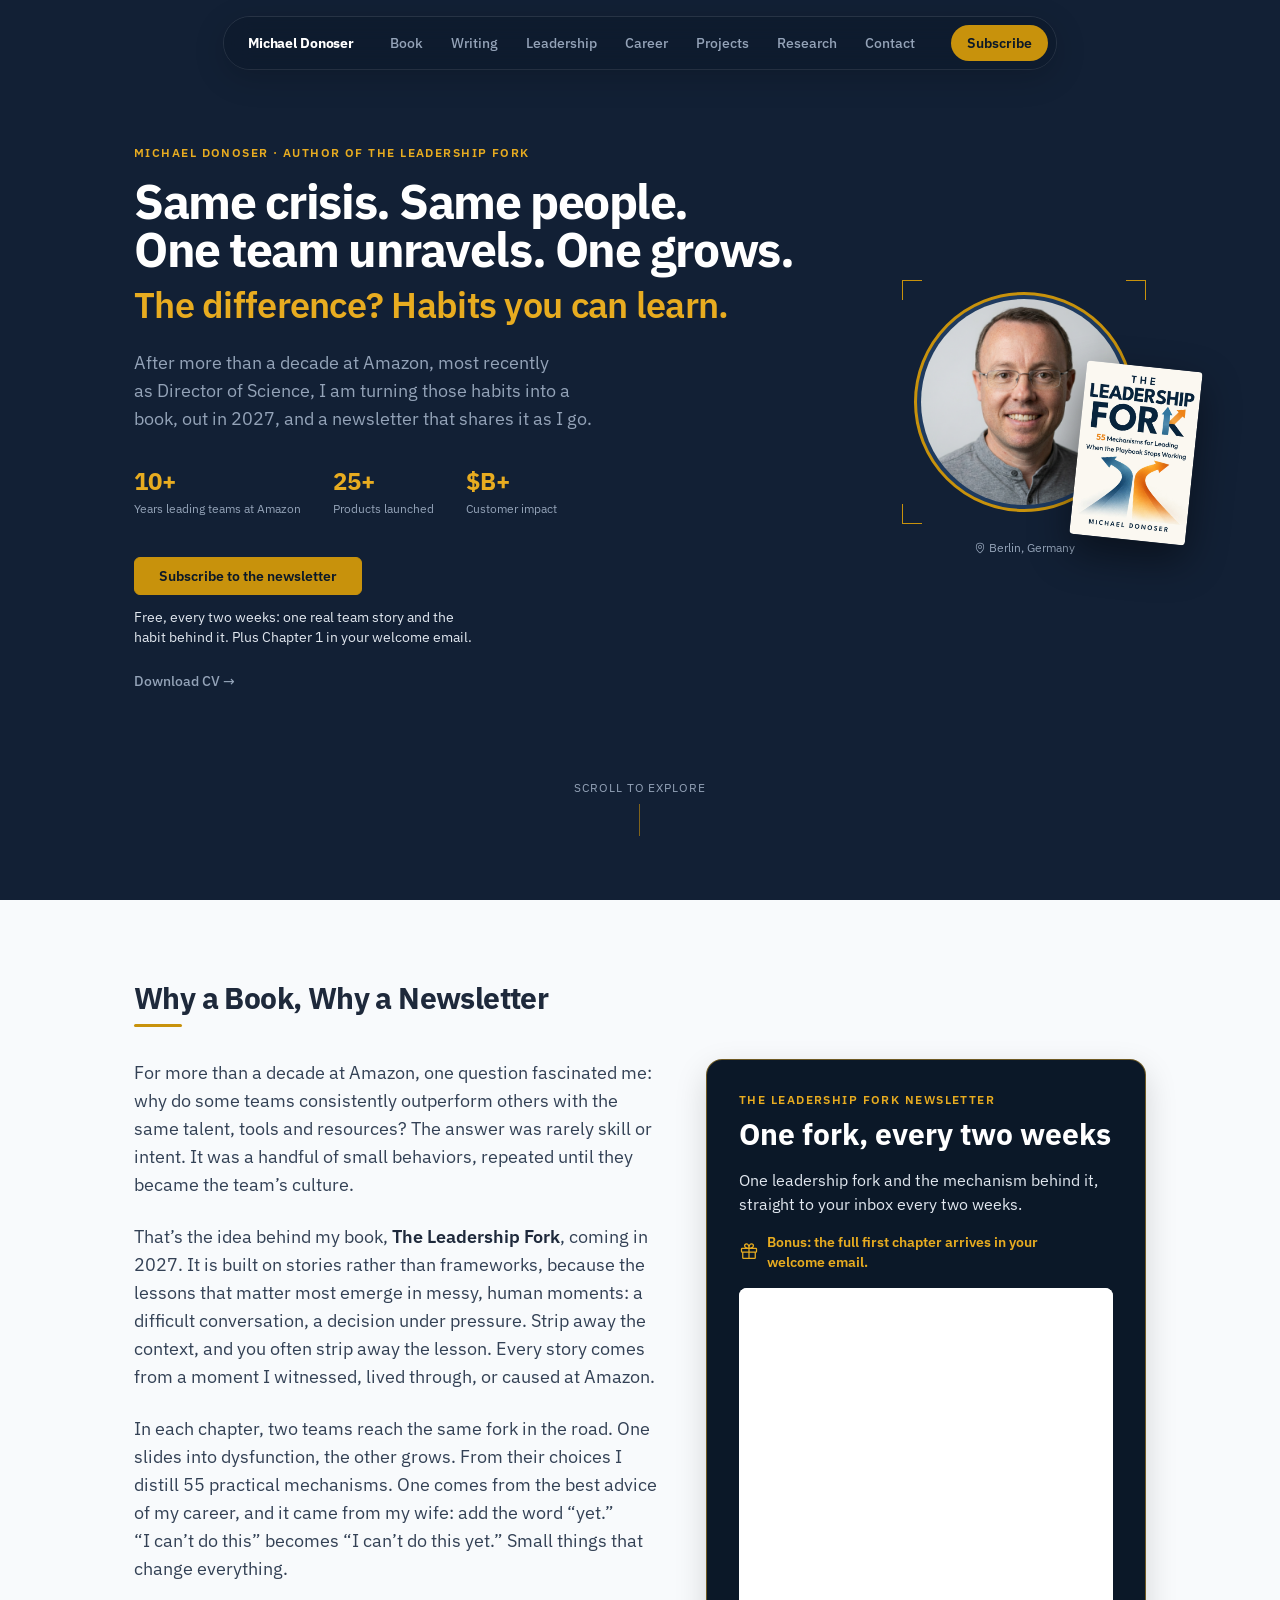
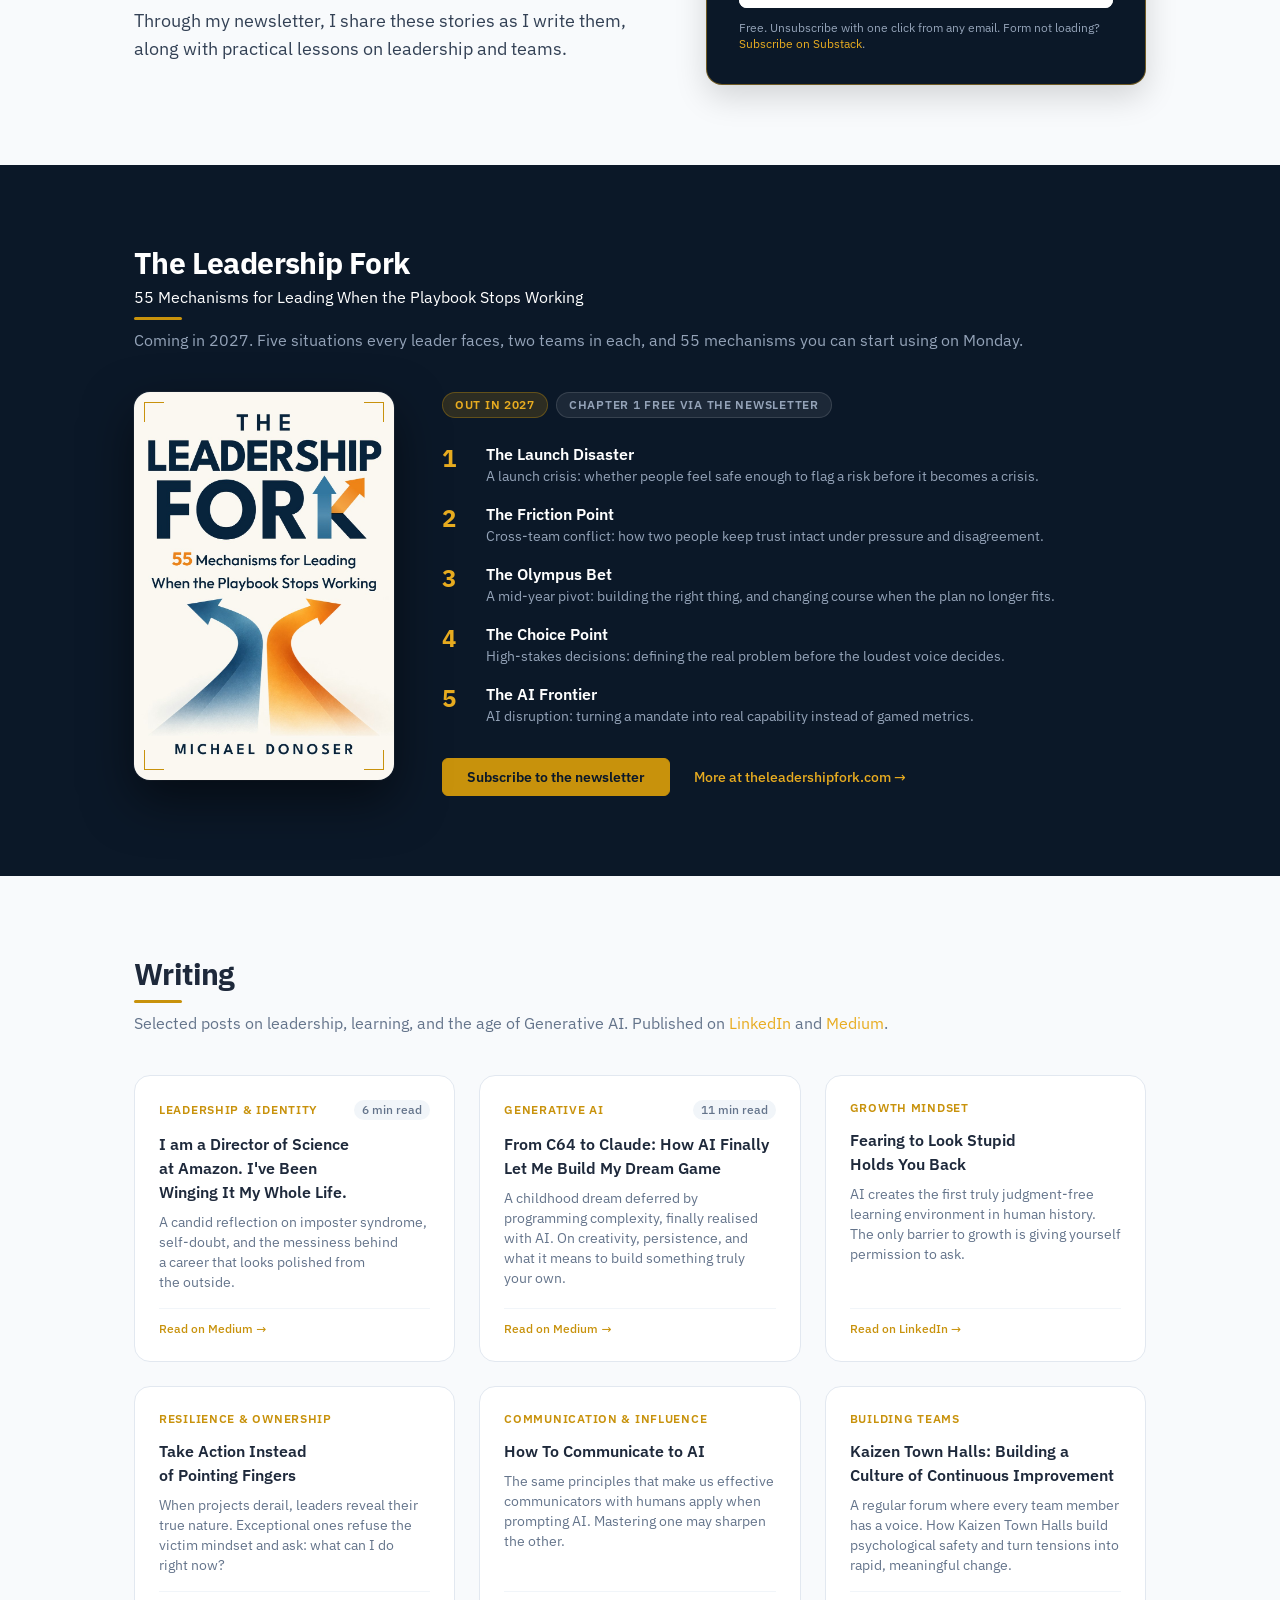
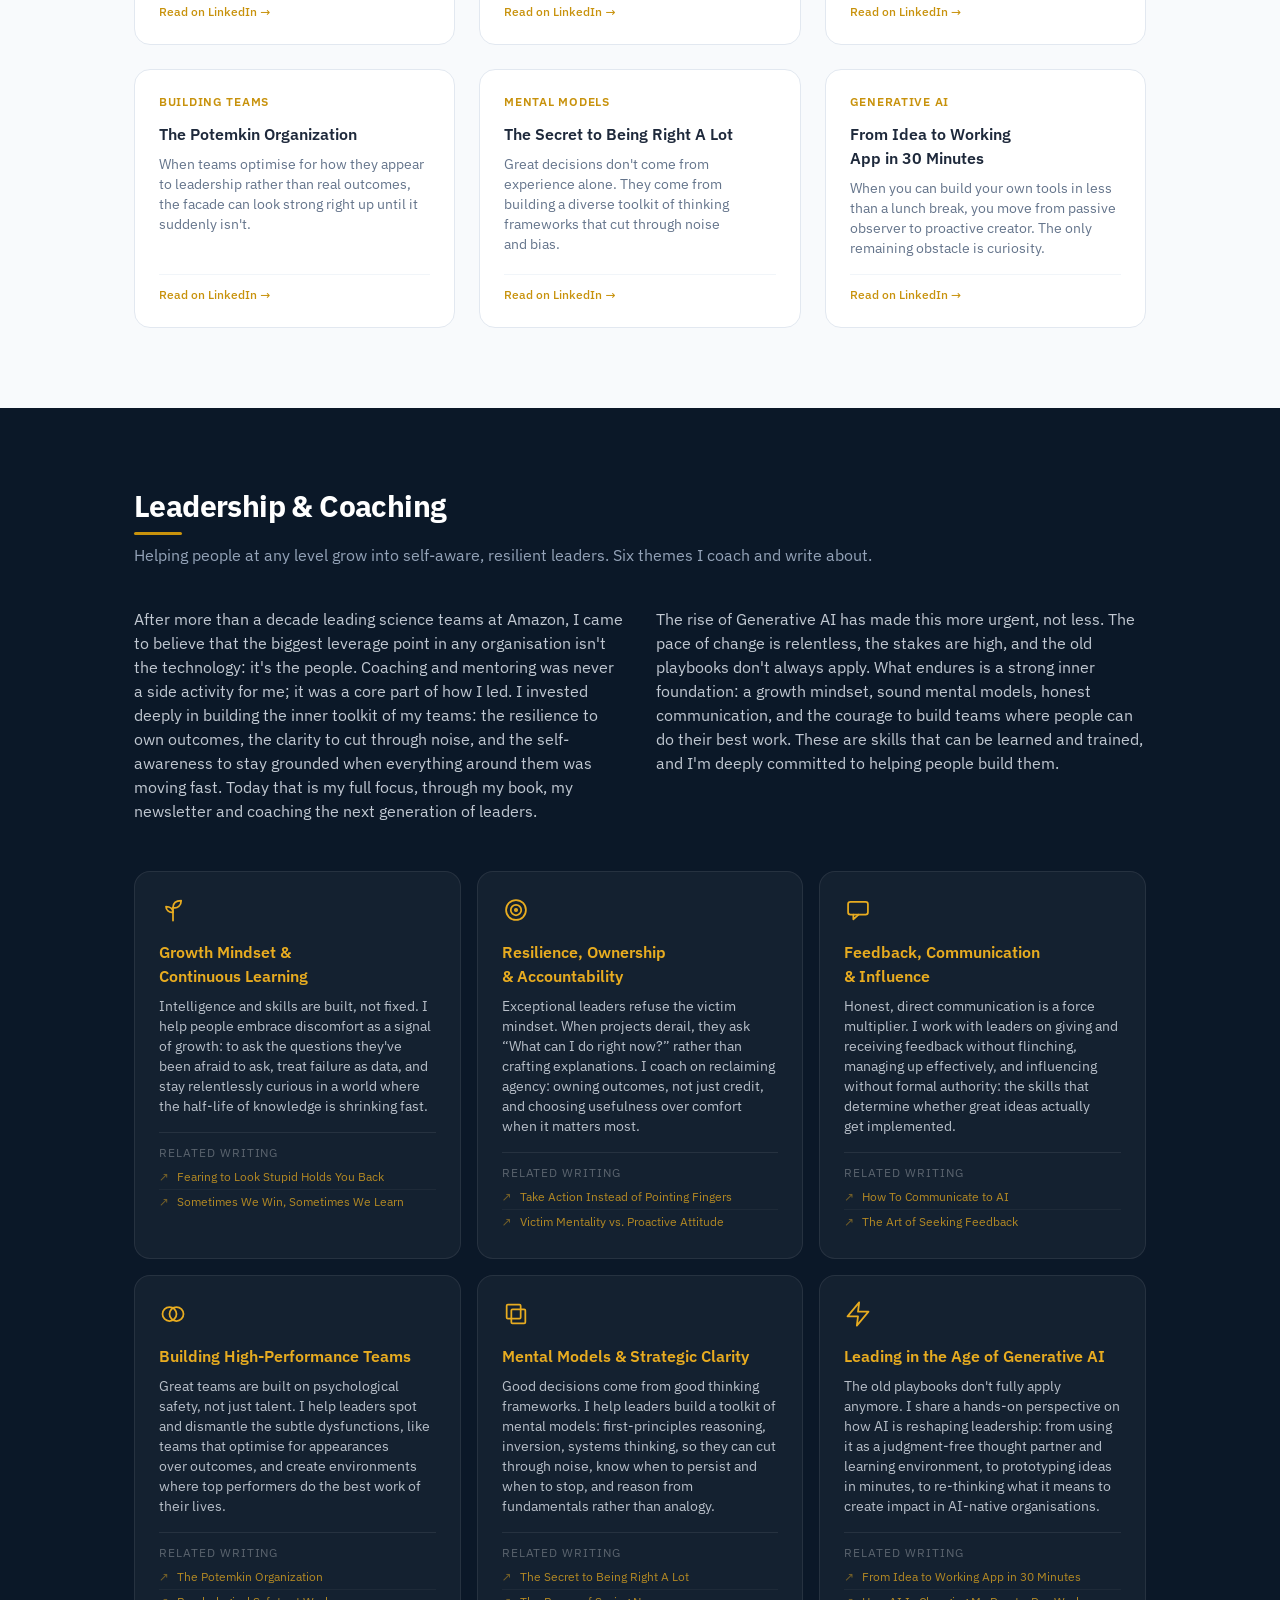
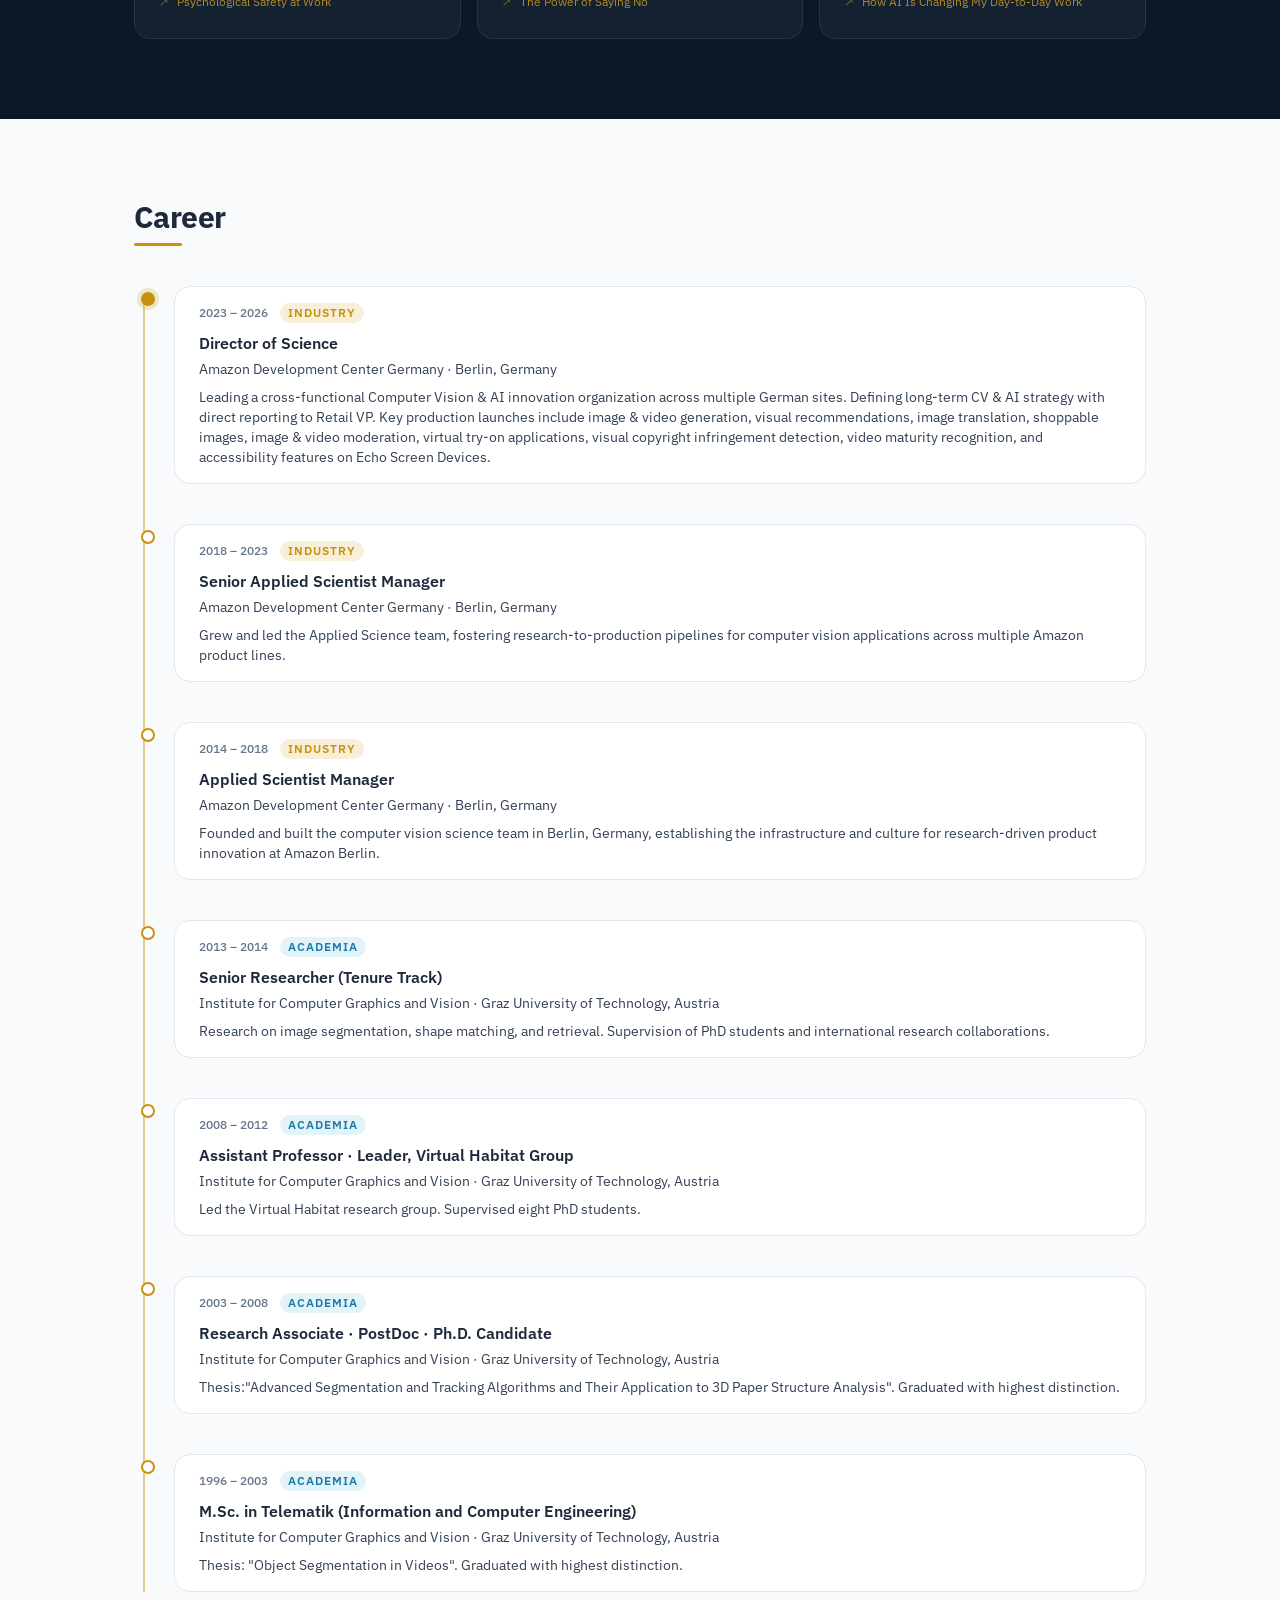
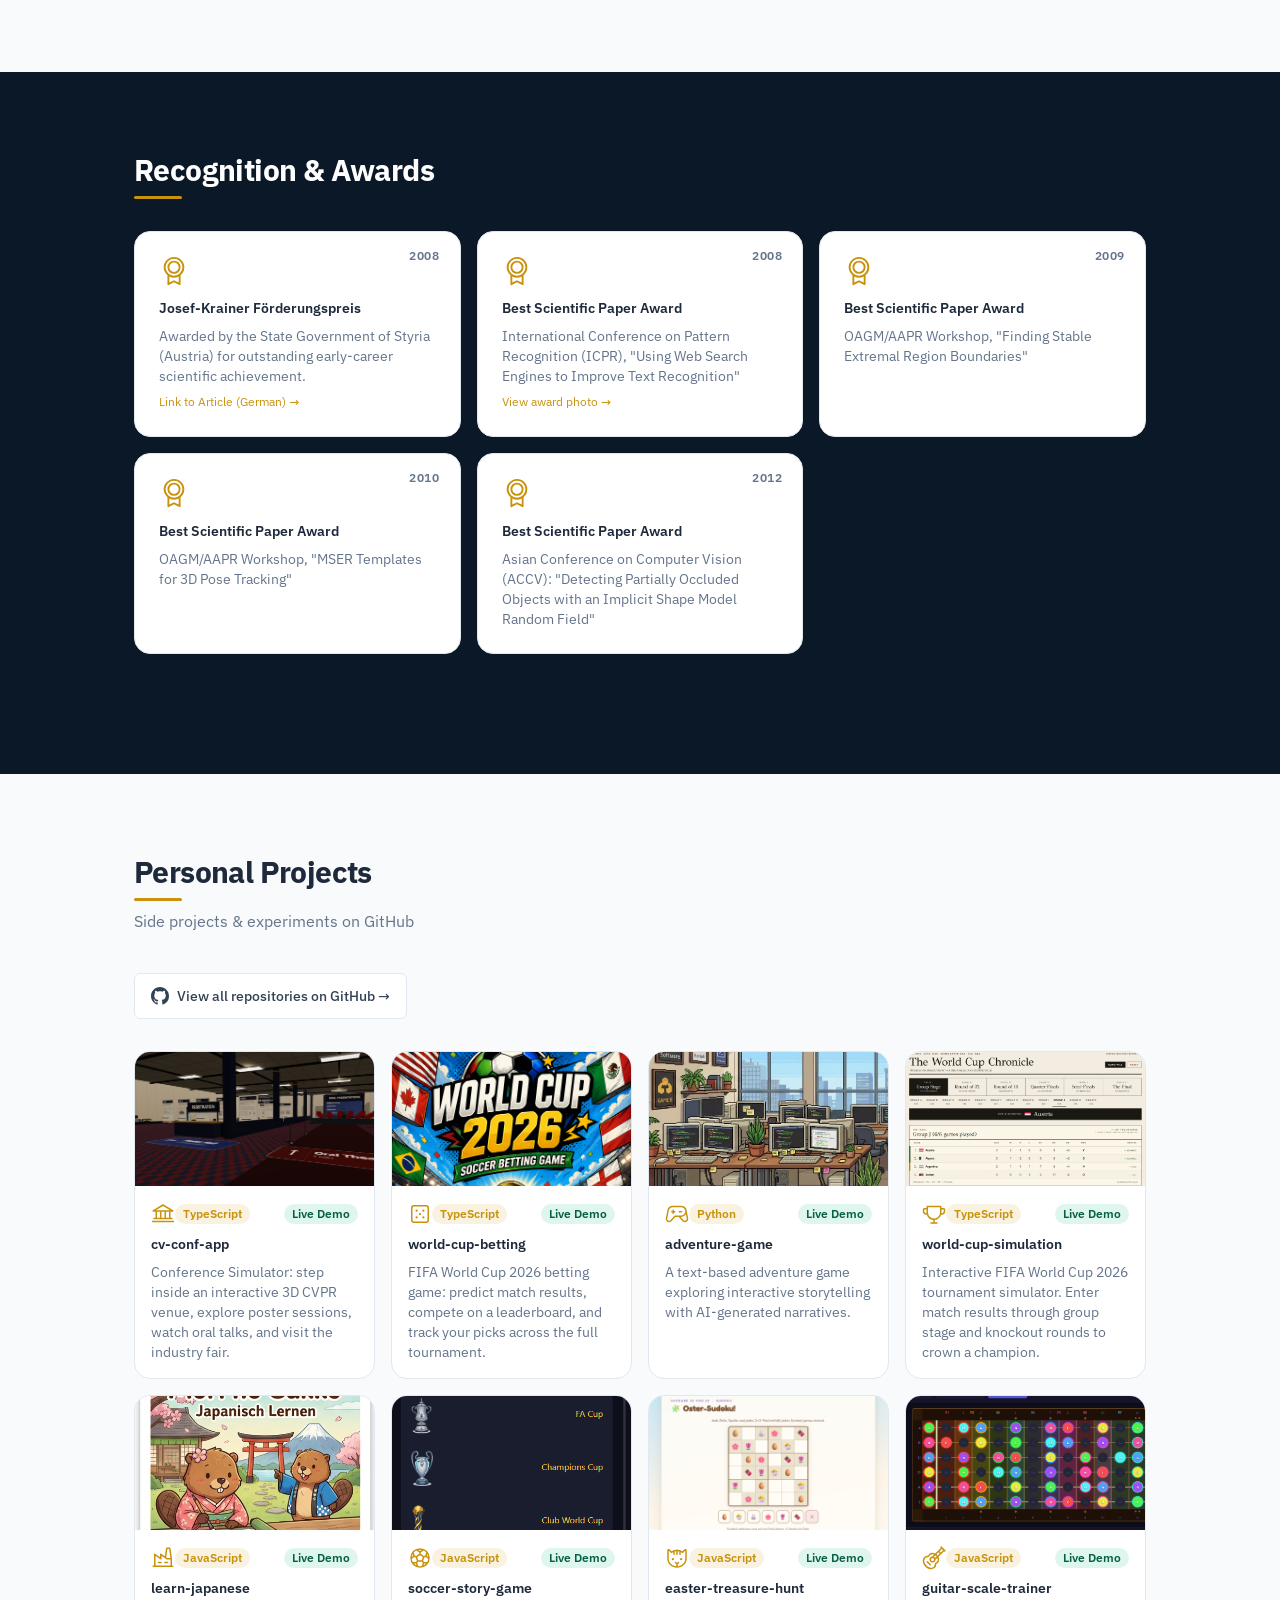
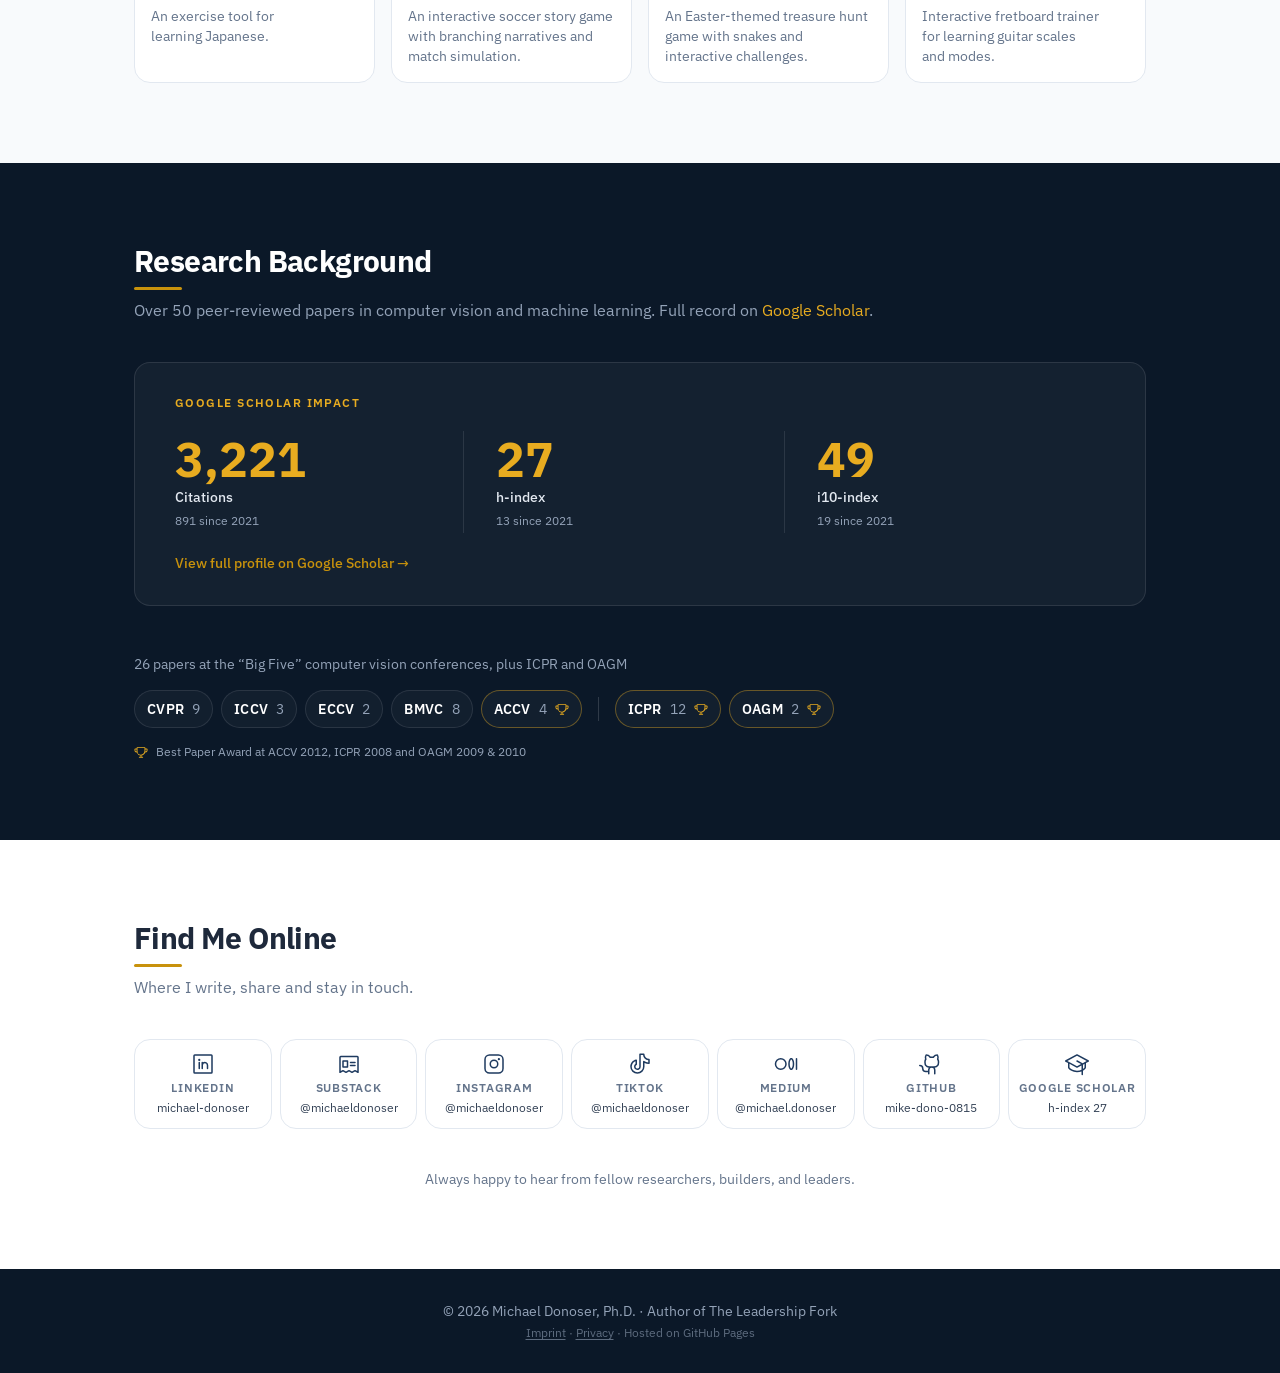
==== index.html @ 39457f9e "Reorder around the book, add legal pages, flatten backgrounds, apply design tokens - Section order: " ====
<!DOCTYPE html>
<html lang="en">
<head>
  <meta charset="UTF-8">
  <meta name="viewport" content="width=device-width, initial-scale=1.0">
  <title>Michael Donoser, Ph.D. | Author of The Leadership Fork</title>
  <meta name="description" content="Michael Donoser, former Director of Science at Amazon, is writing The Leadership Fork: 55 mechanisms for leading when the playbook stops working. Subscribe to the biweekly newsletter.">
  <link rel="icon" type="image/svg+xml" href="favicon.svg">
  <link rel="canonical" href="https://mike-dono-0815.github.io/homepage/">
  <meta name="robots" content="index, follow">
  <meta name="author" content="Michael Donoser">

  <!-- Open Graph -->
  <meta property="og:type" content="profile">
  <meta property="og:url" content="https://mike-dono-0815.github.io/homepage/">
  <meta property="og:title" content="Michael Donoser, Ph.D. | Author of The Leadership Fork">
  <meta property="og:description" content="Same crisis. Same people. One team unravels. One grows. The difference? Habits you can learn. One leadership fork every two weeks from a former Amazon Director of Science.">
  <meta property="og:image" content="https://mike-dono-0815.github.io/homepage/img/profile.png">
  <meta property="og:site_name" content="Michael Donoser">
  <meta property="og:locale" content="en_US">

  <!-- Twitter Card -->
  <meta name="twitter:card" content="summary">
  <meta name="twitter:title" content="Michael Donoser, Ph.D. | Author of The Leadership Fork">
  <meta name="twitter:description" content="Same crisis. Same people. One team unravels. One grows. The difference? Habits you can learn.">
  <meta name="twitter:image" content="https://mike-dono-0815.github.io/homepage/img/profile.png">

  <!-- JSON-LD: Person -->
  <script type="application/ld+json">
  {
    "@context": "https://schema.org",
    "@type": "Person",
    "name": "Michael Donoser",
    "honorificSuffix": "Ph.D.",
    "jobTitle": "Author",
    "description": "Author of The Leadership Fork and former Director of Science at Amazon.",
    "alumniOf": [
      { "@type": "Organization", "name": "Amazon" },
      { "@type": "CollegeOrUniversity", "name": "Graz University of Technology" }
    ],
    "url": "https://mike-dono-0815.github.io/homepage/",
    "image": "https://mike-dono-0815.github.io/homepage/img/profile.png",
    "sameAs": [
      "https://www.linkedin.com/in/michael-donoser",
      "https://scholar.google.com/citations?user=zuYS1cQAAAAJ&hl=en",
      "https://github.com/mike-dono-0815",
      "https://medium.com/@michael.donoser",
      "https://substack.com/@michaeldonoser",
      "https://www.instagram.com/michaeldonoser/",
      "https://www.tiktok.com/@michaeldonoser"
    ],
    "knowsAbout": ["Leadership", "Team Culture", "Coaching", "Computer Vision", "Machine Learning"]
  }
  </script>

  <link rel="preload" href="fonts/ibm-plex-sans-latin.woff2" as="font" type="font/woff2" crossorigin>
  <link rel="stylesheet" href="style.css">
</head>
<body>
  <a class="skip-link" href="#hero">Skip to content</a>

  <!-- Phosphor icons (regular), MIT -->
  <svg width="0" height="0" style="position:absolute" aria-hidden="true">
    <symbol id="i-bank" viewBox="0 0 256 256"><path d="M24,104H48v64H32a8,8,0,0,0,0,16H224a8,8,0,0,0,0-16H208V104h24a8,8,0,0,0,4.19-14.81l-104-64a8,8,0,0,0-8.38,0l-104,64A8,8,0,0,0,24,104Zm40,0H96v64H64Zm80,0v64H112V104Zm48,64H160V104h32ZM128,41.39,203.74,88H52.26ZM248,208a8,8,0,0,1-8,8H16a8,8,0,0,1,0-16H240A8,8,0,0,1,248,208Z"/></symbol>
    <symbol id="i-cat" viewBox="0 0 256 256"><path d="M96,140a12,12,0,1,1-12-12A12,12,0,0,1,96,140Zm76-12a12,12,0,1,0,12,12A12,12,0,0,0,172,128Zm60-80v88c0,52.93-46.65,96-104,96S24,188.93,24,136V48A16,16,0,0,1,51.31,36.69c.14.14.26.27.38.41L69,57a111.22,111.22,0,0,1,118.1,0L204.31,37.1c.12-.14.24-.27.38-.41A16,16,0,0,1,232,48Zm-16,0-21.56,24.8A8,8,0,0,1,183.63,74,88.86,88.86,0,0,0,168,64.75V88a8,8,0,1,1-16,0V59.05a97.43,97.43,0,0,0-16-2.72V88a8,8,0,1,1-16,0V56.33a97.43,97.43,0,0,0-16,2.72V88a8,8,0,1,1-16,0V64.75A88.86,88.86,0,0,0,72.37,74a8,8,0,0,1-10.81-1.17L40,48v88c0,41.66,35.21,76,80,79.67V195.31l-13.66-13.66a8,8,0,0,1,11.32-11.31L128,180.68l10.34-10.34a8,8,0,0,1,11.32,11.31L136,195.31v20.36c44.79-3.69,80-38,80-79.67Z"/></symbol>
    <symbol id="i-dice-five" viewBox="0 0 256 256"><path d="M192,32H64A32,32,0,0,0,32,64V192a32,32,0,0,0,32,32H192a32,32,0,0,0,32-32V64A32,32,0,0,0,192,32Zm16,160a16,16,0,0,1-16,16H64a16,16,0,0,1-16-16V64A16,16,0,0,1,64,48H192a16,16,0,0,1,16,16ZM104,92A12,12,0,1,1,92,80,12,12,0,0,1,104,92Zm72,0a12,12,0,1,1-12-12A12,12,0,0,1,176,92Zm-72,72a12,12,0,1,1-12-12A12,12,0,0,1,104,164Zm36-36a12,12,0,1,1-12-12A12,12,0,0,1,140,128Zm36,36a12,12,0,1,1-12-12A12,12,0,0,1,176,164Z"/></symbol>
    <symbol id="i-factory" viewBox="0 0 256 256"><path d="M116,176a8,8,0,0,1-8,8H80a8,8,0,0,1,0-16h28A8,8,0,0,1,116,176Zm60-8H148a8,8,0,0,0,0,16h28a8,8,0,0,0,0-16Zm64,48a8,8,0,0,1-8,8H24a8,8,0,0,1,0-16h8V88a8,8,0,0,1,12.8-6.4L96,120V88a8,8,0,0,1,12.8-6.4l38.74,29.05L159.1,29.74A16.08,16.08,0,0,1,174.94,16h18.12A16.08,16.08,0,0,1,208.9,29.74l15,105.13s.08.78.08,1.13v72h8A8,8,0,0,1,240,216Zm-77.86-94.4,8.53,6.4h36.11L193.06,32H174.94ZM48,208H208V144H168a8,8,0,0,1-4.8-1.6l-14.4-10.8,0,0L112,104v32a8,8,0,0,1-12.8,6.4L48,104Z"/></symbol>
    <symbol id="i-game-controller" viewBox="0 0 256 256"><path d="M176,112H152a8,8,0,0,1,0-16h24a8,8,0,0,1,0,16ZM104,96H96V88a8,8,0,0,0-16,0v8H72a8,8,0,0,0,0,16h8v8a8,8,0,0,0,16,0v-8h8a8,8,0,0,0,0-16ZM241.48,200.65a36,36,0,0,1-54.94,4.81c-.12-.12-.24-.24-.35-.37L146.48,160h-37L69.81,205.09l-.35.37A36.08,36.08,0,0,1,44,216,36,36,0,0,1,8.56,173.75a.68.68,0,0,1,0-.14L24.93,89.52A59.88,59.88,0,0,1,83.89,40H172a60.08,60.08,0,0,1,59,49.25c0,.06,0,.12,0,.18l16.37,84.17a.68.68,0,0,1,0,.14A35.74,35.74,0,0,1,241.48,200.65ZM172,144a44,44,0,0,0,0-88H83.89A43.9,43.9,0,0,0,40.68,92.37l0,.13L24.3,176.59A20,20,0,0,0,58,194.3l41.92-47.59a8,8,0,0,1,6-2.71Zm59.7,32.59-8.74-45A60,60,0,0,1,172,160h-4.2L198,194.31a20.09,20.09,0,0,0,17.46,5.39,20,20,0,0,0,16.23-23.11Z"/></symbol>
    <symbol id="i-github-logo" viewBox="0 0 256 256"><path d="M208.31,75.68A59.78,59.78,0,0,0,202.93,28,8,8,0,0,0,196,24a59.75,59.75,0,0,0-48,24H124A59.75,59.75,0,0,0,76,24a8,8,0,0,0-6.93,4,59.78,59.78,0,0,0-5.38,47.68A58.14,58.14,0,0,0,56,104v8a56.06,56.06,0,0,0,48.44,55.47A39.8,39.8,0,0,0,96,192v8H72a24,24,0,0,1-24-24A40,40,0,0,0,8,136a8,8,0,0,0,0,16,24,24,0,0,1,24,24,40,40,0,0,0,40,40H96v16a8,8,0,0,0,16,0V192a24,24,0,0,1,48,0v40a8,8,0,0,0,16,0V192a39.8,39.8,0,0,0-8.44-24.53A56.06,56.06,0,0,0,216,112v-8A58.14,58.14,0,0,0,208.31,75.68ZM200,112a40,40,0,0,1-40,40H112a40,40,0,0,1-40-40v-8a41.74,41.74,0,0,1,6.9-22.48A8,8,0,0,0,80,73.83a43.81,43.81,0,0,1,.79-33.58,43.88,43.88,0,0,1,32.32,20.06A8,8,0,0,0,119.82,64h32.35a8,8,0,0,0,6.74-3.69,43.87,43.87,0,0,1,32.32-20.06A43.81,43.81,0,0,1,192,73.83a8.09,8.09,0,0,0,1,7.65A41.72,41.72,0,0,1,200,104Z"/></symbol>
    <symbol id="i-graduation-cap" viewBox="0 0 256 256"><path d="M251.76,88.94l-120-64a8,8,0,0,0-7.52,0l-120,64a8,8,0,0,0,0,14.12L32,117.87v48.42a15.91,15.91,0,0,0,4.06,10.65C49.16,191.53,78.51,216,128,216a130,130,0,0,0,48-8.76V240a8,8,0,0,0,16,0V199.51a115.63,115.63,0,0,0,27.94-22.57A15.91,15.91,0,0,0,224,166.29V117.87l27.76-14.81a8,8,0,0,0,0-14.12ZM128,200c-43.27,0-68.72-21.14-80-33.71V126.4l76.24,40.66a8,8,0,0,0,7.52,0L176,143.47v46.34C163.4,195.69,147.52,200,128,200Zm80-33.75a97.83,97.83,0,0,1-16,14.25V134.93l16-8.53ZM188,118.94l-.22-.13-56-29.87a8,8,0,0,0-7.52,14.12L171,128l-43,22.93L25,96,128,41.07,231,96Z"/></symbol>
    <symbol id="i-guitar" viewBox="0 0 256 256"><path d="M249.66,46.34l-40-40a8,8,0,0,0-11.31,11.32L200.69,20,140.52,80.16C117.73,68.3,92.21,69.29,76.75,84.74a42.27,42.27,0,0,0-9.39,14.37A8.24,8.24,0,0,1,59.81,104c-14.59.49-27.26,5.72-36.65,15.11C11.08,131.22,6,148.6,8.74,168.07,11.4,186.7,21.07,205.15,36,220s33.34,24.56,52,27.22A71.13,71.13,0,0,0,98.1,248c15.32,0,28.83-5.23,38.76-15.16,9.39-9.39,14.62-22.06,15.11-36.65a8.24,8.24,0,0,1,4.92-7.55,42.12,42.12,0,0,0,14.37-9.39c15.45-15.46,16.44-41,4.58-63.77L236,55.31l2.34,2.34a8,8,0,1,0,11.32-11.31ZM160,167.93a26.12,26.12,0,0,1-8.95,5.83,24.24,24.24,0,0,0-15,21.89c-.36,10.46-4,19.41-10.43,25.88-8.44,8.43-21,11.95-35.36,9.89C75,229.25,59.73,221.19,47.27,208.73S26.75,181,24.58,165.81c-2-14.37,1.46-26.92,9.89-35.36C40.94,124,49.89,120.37,60.35,120h0a24.22,24.22,0,0,0,21.89-15,26.12,26.12,0,0,1,5.83-9c5.49-5.49,13-8.13,21.38-8.13a49.38,49.38,0,0,1,19.13,4.19L108.5,112.19a32,32,0,1,0,35.31,35.31l20.08-20.08C170.41,142.71,169.47,158.41,160,167.93Zm-10.4-61.48a72.9,72.9,0,0,1,5.93,6.75l-15.42,15.42a32.22,32.22,0,0,0-12.68-12.68l15.42-15.43A73,73,0,0,1,149.55,106.45ZM112,128a16,16,0,0,1,16,16h0a16,16,0,1,1-16-16Zm48.85-32.85a86.94,86.94,0,0,0-6.68-6L176,67.31,188.69,80l-21.83,21.82A86.94,86.94,0,0,0,160.86,95.14ZM200,68.68,187.32,56,212,31.31,224.69,44ZM93.66,194.33a8,8,0,0,1-11.31,11.32l-32-32a8,8,0,0,1,11.32-11.31Z"/></symbol>
    <symbol id="i-instagram-logo" viewBox="0 0 256 256"><path d="M128,80a48,48,0,1,0,48,48A48.05,48.05,0,0,0,128,80Zm0,80a32,32,0,1,1,32-32A32,32,0,0,1,128,160ZM176,24H80A56.06,56.06,0,0,0,24,80v96a56.06,56.06,0,0,0,56,56h96a56.06,56.06,0,0,0,56-56V80A56.06,56.06,0,0,0,176,24Zm40,152a40,40,0,0,1-40,40H80a40,40,0,0,1-40-40V80A40,40,0,0,1,80,40h96a40,40,0,0,1,40,40ZM192,76a12,12,0,1,1-12-12A12,12,0,0,1,192,76Z"/></symbol>
    <symbol id="i-linkedin-logo" viewBox="0 0 256 256"><path d="M216,24H40A16,16,0,0,0,24,40V216a16,16,0,0,0,16,16H216a16,16,0,0,0,16-16V40A16,16,0,0,0,216,24Zm0,192H40V40H216V216ZM96,112v64a8,8,0,0,1-16,0V112a8,8,0,0,1,16,0Zm88,28v36a8,8,0,0,1-16,0V140a20,20,0,0,0-40,0v36a8,8,0,0,1-16,0V112a8,8,0,0,1,15.79-1.78A36,36,0,0,1,184,140ZM100,84A12,12,0,1,1,88,72,12,12,0,0,1,100,84Z"/></symbol>
    <symbol id="i-map-pin" viewBox="0 0 256 256"><path d="M128,64a40,40,0,1,0,40,40A40,40,0,0,0,128,64Zm0,64a24,24,0,1,1,24-24A24,24,0,0,1,128,128Zm0-112a88.1,88.1,0,0,0-88,88c0,31.4,14.51,64.68,42,96.25a254.19,254.19,0,0,0,41.45,38.3,8,8,0,0,0,9.18,0A254.19,254.19,0,0,0,174,200.25c27.45-31.57,42-64.85,42-96.25A88.1,88.1,0,0,0,128,16Zm0,206c-16.53-13-72-60.75-72-118a72,72,0,0,1,144,0C200,161.23,144.53,209,128,222Z"/></symbol>
    <symbol id="i-medal" viewBox="0 0 256 256"><path d="M216,96A88,88,0,1,0,72,163.83V240a8,8,0,0,0,11.58,7.16L128,225l44.43,22.21A8.07,8.07,0,0,0,176,248a8,8,0,0,0,8-8V163.83A87.85,87.85,0,0,0,216,96ZM56,96a72,72,0,1,1,72,72A72.08,72.08,0,0,1,56,96ZM168,227.06l-36.43-18.21a8,8,0,0,0-7.16,0L88,227.06V174.37a87.89,87.89,0,0,0,80,0ZM128,152A56,56,0,1,0,72,96,56.06,56.06,0,0,0,128,152Zm0-96A40,40,0,1,1,88,96,40,40,0,0,1,128,56Z"/></symbol>
    <symbol id="i-medium-logo" viewBox="0 0 256 256"><path d="M72,64a64,64,0,1,0,64,64A64.07,64.07,0,0,0,72,64Zm0,112a48,48,0,1,1,48-48A48.05,48.05,0,0,1,72,176ZM184,64c-5.68,0-16.4,2.76-24.32,21.25C154.73,96.8,152,112,152,128s2.73,31.2,7.68,42.75C167.6,189.24,178.32,192,184,192s16.4-2.76,24.32-21.25C213.27,159.2,216,144,216,128s-2.73-31.2-7.68-42.75C200.4,66.76,189.68,64,184,64Zm0,112c-5.64,0-16-18.22-16-48s10.36-48,16-48,16,18.22,16,48S189.64,176,184,176ZM248,72V184a8,8,0,0,1-16,0V72a8,8,0,0,1,16,0Z"/></symbol>
    <symbol id="i-newspaper-clipping" viewBox="0 0 256 256"><path d="M216,40H40A16,16,0,0,0,24,56V216a8,8,0,0,0,11.58,7.15L64,208.94l28.42,14.21a8,8,0,0,0,7.16,0L128,208.94l28.42,14.21a8,8,0,0,0,7.16,0L192,208.94l28.42,14.21A8,8,0,0,0,232,216V56A16,16,0,0,0,216,40Zm0,163.06-20.42-10.22a8,8,0,0,0-7.16,0L160,207.06l-28.42-14.22a8,8,0,0,0-7.16,0L96,207.06,67.58,192.84a8,8,0,0,0-7.16,0L40,203.06V56H216ZM136,112a8,8,0,0,1,8-8h48a8,8,0,0,1,0,16H144A8,8,0,0,1,136,112Zm0,32a8,8,0,0,1,8-8h48a8,8,0,0,1,0,16H144A8,8,0,0,1,136,144ZM64,168h48a8,8,0,0,0,8-8V96a8,8,0,0,0-8-8H64a8,8,0,0,0-8,8v64A8,8,0,0,0,64,168Zm8-64h32v48H72Z"/></symbol>
    <symbol id="i-soccer-ball" viewBox="0 0 256 256"><path d="M128,24A104,104,0,1,0,232,128,104.11,104.11,0,0,0,128,24Zm76.52,147.42H170.9l-9.26-12.76,12.63-36.78,15-4.89,26.24,20.13A87.38,87.38,0,0,1,204.52,171.42Zm-164-34.3L66.71,117l15,4.89,12.63,36.78L85.1,171.42H51.48A87.38,87.38,0,0,1,40.47,137.12Zm10-50.64,5.51,18.6L40.71,116.77A87.33,87.33,0,0,1,50.43,86.48ZM109,152,97.54,118.65,128,97.71l30.46,20.94L147,152Zm91.07-46.92,5.51-18.6a87.33,87.33,0,0,1,9.72,30.29Zm-6.2-35.38-9.51,32.08-15.07,4.89L136,83.79V68.21l29.09-20A88.58,88.58,0,0,1,193.86,69.7ZM146.07,41.87,128,54.29,109.93,41.87a88.24,88.24,0,0,1,36.14,0ZM90.91,48.21l29.09,20V83.79L86.72,106.67l-15.07-4.89L62.14,69.7A88.58,88.58,0,0,1,90.91,48.21ZM63.15,187.42H83.52l7.17,20.27A88.4,88.4,0,0,1,63.15,187.42ZM110,214.13,98.12,180.71,107.35,168h41.3l9.23,12.71-11.83,33.42a88,88,0,0,1-36.1,0Zm55.36-6.44,7.17-20.27h20.37A88.4,88.4,0,0,1,165.31,207.69Z"/></symbol>
    <symbol id="i-tiktok-logo" viewBox="0 0 256 256"><path d="M224,72a48.05,48.05,0,0,1-48-48,8,8,0,0,0-8-8H128a8,8,0,0,0-8,8V156a20,20,0,1,1-28.57-18.08A8,8,0,0,0,96,130.69V88a8,8,0,0,0-9.4-7.88C50.91,86.48,24,119.1,24,156a76,76,0,0,0,152,0V116.29A103.25,103.25,0,0,0,224,128a8,8,0,0,0,8-8V80A8,8,0,0,0,224,72Zm-8,39.64a87.19,87.19,0,0,1-43.33-16.15A8,8,0,0,0,160,102v54a60,60,0,0,1-120,0c0-25.9,16.64-49.13,40-57.6v27.67A36,36,0,1,0,136,156V32h24.5A64.14,64.14,0,0,0,216,87.5Z"/></symbol>
    <symbol id="i-trophy" viewBox="0 0 256 256"><path d="M232,64H208V48a8,8,0,0,0-8-8H56a8,8,0,0,0-8,8V64H24A16,16,0,0,0,8,80V96a40,40,0,0,0,40,40h3.65A80.13,80.13,0,0,0,120,191.61V216H96a8,8,0,0,0,0,16h64a8,8,0,0,0,0-16H136V191.58c31.94-3.23,58.44-25.64,68.08-55.58H208a40,40,0,0,0,40-40V80A16,16,0,0,0,232,64ZM48,120A24,24,0,0,1,24,96V80H48v32q0,4,.39,8Zm144-8.9c0,35.52-29,64.64-64,64.9a64,64,0,0,1-64-64V56H192ZM232,96a24,24,0,0,1-24,24h-.5a81.81,81.81,0,0,0,.5-8.9V80h24Z"/></symbol>
    <symbol id="i-gift" viewBox="0 0 256 256"><path d="M216,72H180.92c.39-.33.79-.65,1.17-1A29.53,29.53,0,0,0,192,49.57,32.62,32.62,0,0,0,158.44,16,29.53,29.53,0,0,0,137,25.91a54.94,54.94,0,0,0-9,14.48,54.94,54.94,0,0,0-9-14.48A29.53,29.53,0,0,0,97.56,16,32.62,32.62,0,0,0,64,49.57,29.53,29.53,0,0,0,73.91,71c.38.33.78.65,1.17,1H40A16,16,0,0,0,24,88v32a16,16,0,0,0,16,16v64a16,16,0,0,0,16,16H200a16,16,0,0,0,16-16V136a16,16,0,0,0,16-16V88A16,16,0,0,0,216,72ZM149,36.51a13.69,13.69,0,0,1,10-4.5h.49A16.62,16.62,0,0,1,176,49.08a13.69,13.69,0,0,1-4.5,10c-9.49,8.4-25.24,11.36-35,12.4C137.7,60.89,141,45.5,149,36.51Zm-64.09.36A16.63,16.63,0,0,1,96.59,32h.49a13.69,13.69,0,0,1,10,4.5c8.39,9.48,11.35,25.2,12.39,34.92-9.72-1-25.44-4-34.92-12.39a13.69,13.69,0,0,1-4.5-10A16.6,16.6,0,0,1,84.87,36.87ZM40,88h80v32H40Zm16,48h64v64H56Zm144,64H136V136h64Zm16-80H136V88h80v32Z"/></symbol>
  </svg>

  <!-- ── NAVIGATION ───────────────────────────────────────────── -->
  <nav id="navbar">
    <div class="nav-container">
      <a href="#hero" class="nav-logo">Michael Donoser</a>
      <button class="nav-toggle" id="navToggle" aria-label="Toggle navigation" aria-expanded="false" aria-controls="navLinks">
        <span></span><span></span><span></span>
      </button>
      <ul class="nav-links" id="navLinks">
        <li><a href="#book">Book</a></li>
        <li><a href="#blog">Writing</a></li>
        <li><a href="#leadership">Leadership</a></li>
        <li><a href="#career">Career</a></li>
        <li><a href="#github">Projects</a></li>
        <li><a href="#publications">Research</a></li>
        <li><a href="#contact">Contact</a></li>
      </ul>
      <a href="#newsletter" class="nav-cta">Subscribe</a>
    </div>
  </nav>

  <!-- ── HERO ─────────────────────────────────────────────────── -->
  <section id="hero">
    <div class="hero-inner">
      <div class="hero-text">
        <p class="hero-eyebrow">Michael Donoser &middot; Author of The Leadership Fork</p>
        <h1 class="hero-headline"><span class="nowrap">Same crisis.</span> <span class="nowrap">Same people.</span><br><span class="nowrap">One team unravels.</span> <span class="nowrap">One grows.</span><span class="hero-headline-accent">The difference? Habits you can learn.</span></h1>
        <p class="hero-tagline">After more than a decade at Amazon, most recently as <span class="nowrap">Director of Science</span>, I am turning those habits into a book, <span class="nowrap">out in 2027</span>, and a newsletter that shares it as I go.</p>
        <div class="hero-stats">
          <div class="stat"><span class="stat-number">10+</span><span class="stat-label">Years leading teams at Amazon</span></div>
          <div class="stat"><span class="stat-number">25+</span><span class="stat-label">Products launched</span></div>
          <div class="stat"><span class="stat-number">$B+</span><span class="stat-label">Customer impact</span></div>
        </div>
        <div class="hero-cta">
          <a href="#newsletter" class="btn-hero btn-hero-primary" aria-describedby="hero-cta-note">Subscribe to the newsletter</a>
          <p class="hero-cta-note" id="hero-cta-note">Free, every two weeks: one real team story and the habit behind it. Plus Chapter 1 in your welcome email.</p>
        </div>
        <a href="CV_Michael_Donoser.pdf" class="hero-cv-link" target="_blank">Download CV &rarr;</a>
      </div>
      <div class="hero-photo">
        <div class="hero-visual">
        <div class="detection-frame">
          <span class="corner corner-tl" aria-hidden="true"></span>
          <span class="corner corner-tr" aria-hidden="true"></span>
          <span class="corner corner-bl" aria-hidden="true"></span>
          <span class="corner corner-br" aria-hidden="true"></span>
          <div class="photo-ring">
            <img src="img/profile.png" alt="Michael Donoser, Ph.D., author of The Leadership Fork, portrait"
                 onerror="this.style.display='none';this.parentElement.classList.add('photo-initials')">
            <div class="initials-fallback">MD</div>
          </div>
        </div>
          <a href="#book" class="hero-cover" aria-label="The Leadership Fork: see the book">
            <img src="img/BookCover.jpg?v=3" alt="Cover of The Leadership Fork">
          </a>
        </div>
        <p class="hero-location"><svg class="ico" aria-hidden="true"><use href="#i-map-pin"/></svg> Berlin, Germany</p>
      </div>
    </div>
    <div class="hero-scroll-hint">
      <span>Scroll to explore</span>
      <div class="scroll-arrow"></div>
    </div>
  </section>

  <!-- ── NEWSLETTER ─────────────────────────────────────────── -->
  <section id="newsletter">
    <div class="container">
      <h2 class="section-title">Why a Book, Why a Newsletter</h2>
      <div class="nl-grid">
        <div class="nl-story">
          <p>For more than a decade at Amazon, one question fascinated me: why do some teams consistently outperform others with the same talent, tools and resources? The answer was rarely skill or intent. It was a handful of small behaviors, repeated until they became the team&rsquo;s culture.</p>
          <p>That&rsquo;s the idea behind my book, <strong>The Leadership Fork</strong>, coming in 2027. It is built on stories rather than frameworks, because the lessons that matter most emerge in messy, human moments: a difficult conversation, a decision under pressure. Strip away the context, and you often strip away the lesson. Every story comes from a moment I witnessed, lived through, or caused at Amazon.</p>
          <p>In each chapter, two teams reach the same fork in the road. One slides into dysfunction, the other grows. From their choices I distill 55 practical mechanisms. One comes from the best advice of my career, and it came from my wife: add the word &ldquo;yet.&rdquo; <span class="nowrap">&ldquo;I can&rsquo;t do this&rdquo;</span> becomes <span class="nowrap">&ldquo;I can&rsquo;t do this yet.&rdquo;</span> Small things that change everything.</p>
          <p>Through my newsletter, I share these stories as I write them, along with practical lessons on leadership and teams.</p>
        </div>
        <aside class="nl-signup" aria-labelledby="nl-signup-title">
          <p class="newsletter-eyebrow">The Leadership Fork newsletter</p>
          <h3 class="newsletter-title" id="nl-signup-title">One fork, every two weeks</h3>
          <p class="newsletter-text">One leadership fork and the mechanism behind it, straight to your inbox every two weeks.</p>
          <p class="nl-bonus"><svg class="ico" aria-hidden="true"><use href="#i-gift"/></svg> Bonus: the full first chapter arrives in your welcome email.</p>
          <div class="newsletter-embed">
            <iframe src="https://theleadershipfork.substack.com/embed" title="Subscribe to The Leadership Fork on Substack" loading="lazy" scrolling="no"></iframe>
          </div>
          <p class="newsletter-fine">Free. Unsubscribe with one click from any email. Form not loading? <a href="https://theleadershipfork.substack.com/subscribe" target="_blank" rel="noopener">Subscribe on Substack</a>.</p>
        </aside>
      </div>
    </div>
  </section>

  <!-- ── BOOK ─────────────────────────────────────────────────── -->
  <section id="book" class="section-dark">
    <div class="container">
      <h2 class="section-title light" aria-label="The Leadership Fork: 55 Mechanisms for Leading When the Playbook Stops Working">The Leadership Fork<span class="book-title-sub">55 Mechanisms for Leading When the Playbook Stops Working</span></h2>
      <p class="section-subtitle light">Coming in 2027. Five situations every leader faces, two teams in each, and 55 mechanisms you can start using on Monday.</p>
      <div class="book-layout">
        <div class="book-cover-wrap">
          <span class="corner corner-tl" aria-hidden="true"></span>
          <span class="corner corner-tr" aria-hidden="true"></span>
          <span class="corner corner-bl" aria-hidden="true"></span>
          <span class="corner corner-br" aria-hidden="true"></span>
          <img src="img/BookCover.jpg?v=3" alt="The Leadership Fork: 55 Mechanisms for Leading When the Playbook Stops Working, by Michael Donoser (book cover)" class="book-cover-img" onerror="this.style.display='none'">
        </div>
        <div class="book-info">
          <div class="book-badges">
            <span class="book-badge book-badge--wip">Out in 2027</span>
            <span class="book-badge book-badge--chapter">Chapter 1 free via the newsletter</span>
          </div>
          <ol class="book-chapters">
            <li><span class="bc-title">The Launch Disaster</span><span class="bc-topic">A launch crisis: whether people feel safe enough to flag a risk before it becomes a crisis.</span></li>
            <li><span class="bc-title">The Friction Point</span><span class="bc-topic">Cross-team conflict: how two people keep trust intact under pressure and disagreement.</span></li>
            <li><span class="bc-title">The Olympus Bet</span><span class="bc-topic">A mid-year pivot: building the right thing, and changing course when the plan no longer fits.</span></li>
            <li><span class="bc-title">The Choice Point</span><span class="bc-topic">High-stakes decisions: defining the real problem before the loudest voice decides.</span></li>
            <li><span class="bc-title">The AI Frontier</span><span class="bc-topic">AI disruption: turning a mandate into real capability instead of gamed metrics.</span></li>
          </ol>
          <div class="book-links">
            <a href="#newsletter" class="btn-hero btn-hero-primary">Subscribe to the newsletter</a>
            <a href="https://theleadershipfork.com" class="book-site-link" target="_blank" rel="noopener">More at theleadershipfork.com &rarr;</a>
          </div>
        </div>
      </div>

    </div>
  </section>

  <!-- ── BLOG ────────────────────────────────────────────────── -->
  <section id="blog">
    <div class="container">
      <h2 class="section-title">Writing</h2>
      <p class="section-subtitle">Selected posts on leadership, learning, and the age of Generative AI. Published on <a href="https://www.linkedin.com/in/michael-donoser-17449458/" target="_blank" rel="noopener">LinkedIn</a> and <a href="https://medium.com/@michael.donoser" target="_blank" rel="noopener">Medium</a>.</p>
      <div class="blog-grid">
        <div class="blog-card">
          <div class="blog-card-meta">
            <div class="blog-tag">Leadership &amp; Identity</div>
            <span class="blog-read-time">6 min read</span>
          </div>
          <h3>I am a Director of Science at Amazon. I've Been Winging It My Whole Life.</h3>
          <p>A candid reflection on imposter syndrome, self-doubt, and the messiness behind a career that looks polished from the outside.</p>
          <div class="blog-footer"><a href="https://medium.com/age-of-awareness/i-am-a-director-of-science-at-amazon-ive-been-winging-it-my-whole-life-dac6ebc17beb" target="_blank" rel="noopener">Read on Medium &rarr;</a></div>
        </div>
        <div class="blog-card">
          <div class="blog-card-meta">
            <div class="blog-tag">Generative AI</div>
            <span class="blog-read-time">11 min read</span>
          </div>
          <h3>From C64 to Claude: How AI Finally Let Me Build My Dream Game</h3>
          <p>A childhood dream deferred by programming complexity, finally realised with AI. On creativity, persistence, and what it means to build something truly your own.</p>
          <div class="blog-footer"><a href="https://ai.plainenglish.io/from-c64-to-claude-how-ai-finally-let-me-build-my-dream-game-b3bf6f542d8f" target="_blank" rel="noopener">Read on Medium &rarr;</a></div>
        </div>
        <div class="blog-card">
          <div class="blog-tag">Growth Mindset</div>
          <h3>Fearing to Look Stupid Holds You Back</h3>
          <p>AI creates the first truly judgment-free learning environment in human history. The only barrier to growth is giving yourself permission to ask.</p>
          <div class="blog-footer"><a href="https://www.linkedin.com/posts/michael-donoser-17449458_artificialintelligence-ailearning-growthmindset-activity-7414689371649703936-IjMn" target="_blank" rel="noopener">Read on LinkedIn &rarr;</a></div>
        </div>
        <div class="blog-card">
          <div class="blog-tag">Resilience &amp; Ownership</div>
          <h3>Take Action Instead of Pointing Fingers</h3>
          <p>When projects derail, leaders reveal their true nature. Exceptional ones refuse the victim mindset and ask: what can I do right now?</p>
          <div class="blog-footer"><a href="https://www.linkedin.com/posts/michael-donoser-17449458_leadership-growthmindset-professionalgrowth-activity-7416461205944340481-lVgX" target="_blank" rel="noopener">Read on LinkedIn &rarr;</a></div>
        </div>
        <div class="blog-card">
          <div class="blog-tag">Communication &amp; Influence</div>
          <h3>How To Communicate to AI</h3>
          <p>The same principles that make us effective communicators with humans apply when prompting AI. Mastering one may sharpen the other.</p>
          <div class="blog-footer"><a href="https://www.linkedin.com/posts/michael-donoser-17449458_ai-communication-promptengineering-activity-7386353005870370817-4aBP" target="_blank" rel="noopener">Read on LinkedIn &rarr;</a></div>
        </div>
        <div class="blog-card">
          <div class="blog-tag">Building Teams</div>
          <h3>Kaizen Town Halls: Building a Culture of Continuous Improvement</h3>
          <p>A regular forum where every team member has a voice. How Kaizen Town Halls build psychological safety and turn tensions into rapid, meaningful change.</p>
          <div class="blog-footer"><a href="https://www.linkedin.com/posts/michael-donoser-17449458_kaizen-psychologicalsafety-personaldevelopment-activity-7292530015244611584-ACCG" target="_blank" rel="noopener">Read on LinkedIn &rarr;</a></div>
        </div>
        <div class="blog-card">
          <div class="blog-tag">Building Teams</div>
          <h3>The Potemkin Organization</h3>
          <p>When teams optimise for how they appear to leadership rather than real outcomes, the facade can look strong right up until it suddenly isn't.</p>
          <div class="blog-footer"><a href="https://www.linkedin.com/posts/michael-donoser-17449458_leadership-orgculture-leadershipprinciples-activity-7424069624037699586-2M7R" target="_blank" rel="noopener">Read on LinkedIn &rarr;</a></div>
        </div>
        <div class="blog-card">
          <div class="blog-tag">Mental Models</div>
          <h3>The Secret to Being Right A Lot</h3>
          <p>Great decisions don't come from experience alone. They come from building a diverse toolkit of thinking frameworks that cut through noise and bias.</p>
          <div class="blog-footer"><a href="https://www.linkedin.com/posts/michael-donoser-17449458_leadershipprinciples-arerightalot-mentalmodels-activity-7269281844502704128-mxLc" target="_blank" rel="noopener">Read on LinkedIn &rarr;</a></div>
        </div>
        <div class="blog-card">
          <div class="blog-tag">Generative AI</div>
          <h3>From Idea to Working App in 30 Minutes</h3>
          <p>When you can build your own tools in less than a lunch break, you move from passive observer to proactive creator. The only remaining obstacle is curiosity.</p>
          <div class="blog-footer"><a href="https://www.linkedin.com/posts/michael-donoser-17449458_generativeai-rapidprototyping-innovationmindset-activity-7429855297357160449-LeG0" target="_blank" rel="noopener">Read on LinkedIn &rarr;</a></div>
        </div>
      </div>
    </div>
  </section>

  <!-- ── LEADERSHIP & COACHING ────────────────────────────────── -->
  <section id="leadership" class="section-dark">
    <div class="container">
      <h2 class="section-title light">Leadership &amp; Coaching</h2>
      <p class="section-subtitle light">Helping people at any level grow into self-aware, resilient leaders. Six themes I coach and write about.</p>

      <div class="leadership-intro">
        <p>After more than a decade leading science teams at Amazon, I came to believe that the biggest leverage point in any organisation isn't the technology: it's the people. Coaching and mentoring was never a side activity for me; it was a core part of how I led. I invested deeply in building the inner toolkit of my teams: the resilience to own outcomes, the clarity to cut through noise, and the self-awareness to stay grounded when everything around them was moving fast. Today that is my full focus, through my book, my newsletter and coaching the next generation of leaders.</p>
        <p>The rise of Generative AI has made this more urgent, not less. The pace of change is relentless, the stakes are high, and the old playbooks don't always apply. What endures is a strong inner foundation: a growth mindset, sound mental models, honest communication, and the courage to build teams where people can do their best work. These are skills that can be learned and trained, and I'm deeply committed to helping people build them.</p>
      </div>

      <div class="leadership-pillars">

        <div class="pillar-card">
          <div class="pillar-icon" aria-hidden="true"><svg width="28" height="28" viewBox="0 0 24 24" fill="none" stroke="currentColor" stroke-width="1.5" stroke-linecap="round" stroke-linejoin="round"><path d="M12 21V10"/><path d="M12 10c0-4 3-6 7-6 0 4-3 7-7 6z"/><path d="M12 14c0-3-2.5-5-6-5 0 3 2.5 5.5 6 5z"/></svg></div>
          <h3>Growth Mindset &amp; Continuous Learning</h3>
          <p>Intelligence and skills are built, not fixed. I help people embrace discomfort as a signal of growth: to ask the questions they've been afraid to ask, treat failure as data, and stay relentlessly curious in a world where the half-life of knowledge is shrinking fast.</p>
          <div class="pillar-links">
            <div class="pillar-links-label">Related writing</div>
            <a href="https://www.linkedin.com/posts/michael-donoser-17449458_artificialintelligence-ailearning-growthmindset-activity-7414689371649703936-IjMn" target="_blank" rel="noopener">Fearing to Look Stupid Holds You Back</a>
            <a href="https://www.linkedin.com/posts/michael-donoser-17449458_growthmindset-embracemistakes-amazonscience-activity-7259158294923997184-ZUQR" target="_blank" rel="noopener">Sometimes We Win, Sometimes We Learn</a>
          </div>
        </div>

        <div class="pillar-card">
          <div class="pillar-icon" aria-hidden="true"><svg width="28" height="28" viewBox="0 0 24 24" fill="none" stroke="currentColor" stroke-width="1.5" stroke-linecap="round" stroke-linejoin="round"><circle cx="12" cy="12" r="8.5"/><circle cx="12" cy="12" r="4.5"/><circle cx="12" cy="12" r="1"/></svg></div>
          <h3>Resilience, Ownership &amp; Accountability</h3>
          <p>Exceptional leaders refuse the victim mindset. When projects derail, they ask &ldquo;What can I do right now?&rdquo; rather than crafting explanations. I coach on reclaiming agency: owning outcomes, not just credit, and choosing usefulness over comfort when it matters most.</p>
          <div class="pillar-links">
            <div class="pillar-links-label">Related writing</div>
            <a href="https://www.linkedin.com/posts/michael-donoser-17449458_leadership-growthmindset-professionalgrowth-activity-7416461205944340481-lVgX" target="_blank" rel="noopener">Take Action Instead of Pointing Fingers</a>
            <a href="https://www.linkedin.com/posts/michael-donoser-17449458_victimlanguage-proactiveattitude-personalgrowth-activity-7284578603562856448-xNVB" target="_blank" rel="noopener">Victim Mentality vs. Proactive Attitude</a>
          </div>
        </div>

        <div class="pillar-card">
          <div class="pillar-icon" aria-hidden="true"><svg width="28" height="28" viewBox="0 0 24 24" fill="none" stroke="currentColor" stroke-width="1.5" stroke-linecap="round" stroke-linejoin="round"><rect x="3.5" y="5" width="17" height="11" rx="2"/><path d="M8 16v4l4.5-4"/></svg></div>
          <h3>Feedback, Communication &amp; Influence</h3>
          <p>Honest, direct communication is a force multiplier. I work with leaders on giving and receiving feedback without flinching, managing up effectively, and influencing without formal authority: the skills that determine whether great ideas actually get implemented.</p>
          <div class="pillar-links">
            <div class="pillar-links-label">Related writing</div>
            <a href="https://www.linkedin.com/posts/michael-donoser-17449458_ai-communication-promptengineering-activity-7386353005870370817-4aBP" target="_blank" rel="noopener">How To Communicate to AI</a>
            <a href="https://www.linkedin.com/posts/michael-donoser-17449458_personaldevelopment-seekingfeedback-amazonscience-activity-7266852915703676928-cvb4" target="_blank" rel="noopener">The Art of Seeking Feedback</a>
          </div>
        </div>

        <div class="pillar-card">
          <div class="pillar-icon" aria-hidden="true"><svg width="28" height="28" viewBox="0 0 24 24" fill="none" stroke="currentColor" stroke-width="1.5" stroke-linecap="round" stroke-linejoin="round"><circle cx="9" cy="12" r="6"/><circle cx="15" cy="12" r="6"/></svg></div>
          <h3>Building High-Performance Teams</h3>
          <p>Great teams are built on psychological safety, not just talent. I help leaders spot and dismantle the subtle dysfunctions, like teams that optimise for appearances over outcomes, and create environments where top performers do the best work of their lives.</p>
          <div class="pillar-links">
            <div class="pillar-links-label">Related writing</div>
            <a href="https://www.linkedin.com/posts/michael-donoser-17449458_leadership-orgculture-leadershipprinciples-activity-7424069624037699586-2M7R" target="_blank" rel="noopener">The Potemkin Organization</a>
            <a href="https://www.linkedin.com/posts/michael-donoser-17449458_psychologicalsafety-workplaceculture-teamdynamics-activity-7287073571141500929-dkGF" target="_blank" rel="noopener">Psychological Safety at Work</a>
          </div>
        </div>

        <div class="pillar-card">
          <div class="pillar-icon" aria-hidden="true"><svg width="28" height="28" viewBox="0 0 24 24" fill="none" stroke="currentColor" stroke-width="1.5" stroke-linecap="round" stroke-linejoin="round"><rect x="4" y="4" width="12" height="12" rx="1"/><rect x="8" y="8" width="12" height="12" rx="1"/></svg></div>
          <h3>Mental Models &amp; Strategic Clarity</h3>
          <p>Good decisions come from good thinking frameworks. I help leaders build a toolkit of mental models: first-principles reasoning, inversion, systems thinking, so they can cut through noise, know when to persist and when to stop, and reason from fundamentals rather than analogy.</p>
          <div class="pillar-links">
            <div class="pillar-links-label">Related writing</div>
            <a href="https://www.linkedin.com/posts/michael-donoser-17449458_leadershipprinciples-arerightalot-mentalmodels-activity-7269281844502704128-mxLc" target="_blank" rel="noopener">The Secret to Being Right A Lot</a>
            <a href="https://www.linkedin.com/posts/michael-donoser-17449458_sayingno-generativeai-decisionmaking-activity-7309882413743026176-8l6N" target="_blank" rel="noopener">The Power of Saying No</a>
          </div>
        </div>

        <div class="pillar-card">
          <div class="pillar-icon" aria-hidden="true"><svg width="28" height="28" viewBox="0 0 24 24" fill="none" stroke="currentColor" stroke-width="1.5" stroke-linecap="round" stroke-linejoin="round"><path d="M13 2 3 14h9l-1 8 10-12h-9l1-8z"/></svg></div>
          <h3>Leading in the Age of Generative AI</h3>
          <p>The old playbooks don't fully apply anymore. I share a hands-on perspective on how AI is reshaping leadership: from using it as a judgment-free thought partner and learning environment, to prototyping ideas in minutes, to re-thinking what it means to create impact in AI-native organisations.</p>
          <div class="pillar-links">
            <div class="pillar-links-label">Related writing</div>
            <a href="https://www.linkedin.com/posts/michael-donoser-17449458_generativeai-rapidprototyping-innovationmindset-activity-7429855297357160449-LeG0" target="_blank" rel="noopener">From Idea to Working App in 30 Minutes</a>
            <a href="https://www.linkedin.com/posts/michael-donoser-17449458_generativeai-aiproductivity-personaldevelopment-activity-7366089220383219712-V5xd" target="_blank" rel="noopener">How AI Is Changing My Day-to-Day Work</a>
          </div>
        </div>

      </div>
    </div>
  </section>

  <!-- ── CAREER TIMELINE ──────────────────────────────────────── -->
  <section id="career">
    <div class="container">
      <h2 class="section-title">Career</h2>
      <div class="timeline">

        <div class="timeline-item">
          <div class="tl-dot current"></div>
          <div class="tl-body">
            <div class="tl-meta">
              <span class="tl-year">2023 &ndash; 2026</span>
              <span class="tl-tag industry">Industry</span>
            </div>
            <h3>Director of Science</h3>
            <p class="tl-org">Amazon Development Center Germany &middot; Berlin, Germany</p>
            <p>Leading a cross-functional Computer Vision &amp; AI innovation organization across multiple German sites. Defining long-term CV &amp; AI strategy with direct reporting to Retail VP. Key production launches include image &amp; video generation, visual recommendations, image translation, shoppable images, image &amp; video moderation, virtual try-on applications, visual copyright infringement detection, video maturity recognition, and accessibility features on Echo Screen Devices.</p>
          </div>
        </div>

        <div class="timeline-item">
          <div class="tl-dot"></div>
          <div class="tl-body">
            <div class="tl-meta">
              <span class="tl-year">2018 &ndash; 2023</span>
              <span class="tl-tag industry">Industry</span>
            </div>
            <h3>Senior Applied Scientist Manager</h3>
            <p class="tl-org">Amazon Development Center Germany &middot; Berlin, Germany</p>
            <p>Grew and led the Applied Science team, fostering research-to-production pipelines for computer vision applications across multiple Amazon product lines.</p>
          </div>
        </div>

        <div class="timeline-item">
          <div class="tl-dot"></div>
          <div class="tl-body">
            <div class="tl-meta">
              <span class="tl-year">2014 &ndash; 2018</span>
              <span class="tl-tag industry">Industry</span>
            </div>
            <h3>Applied Scientist Manager</h3>
            <p class="tl-org">Amazon Development Center Germany &middot; Berlin, Germany</p>
            <p>Founded and built the computer vision science team in Berlin, Germany, establishing the infrastructure and culture for research-driven product innovation at Amazon Berlin.</p>
          </div>
        </div>

        <div class="timeline-item">
          <div class="tl-dot"></div>
          <div class="tl-body">
            <div class="tl-meta">
              <span class="tl-year">2013 &ndash; 2014</span>
              <span class="tl-tag academia">Academia</span>
            </div>
            <h3>Senior Researcher (Tenure Track)</h3>
            <p class="tl-org">Institute for Computer Graphics and Vision &middot; Graz University of Technology, Austria</p>
            <p>Research on image segmentation, shape matching, and retrieval. Supervision of PhD students and international research collaborations.</p>
          </div>
        </div>

        <div class="timeline-item">
          <div class="tl-dot"></div>
          <div class="tl-body">
            <div class="tl-meta">
              <span class="tl-year">2008 &ndash; 2012</span>
              <span class="tl-tag academia">Academia</span>
            </div>
            <h3>Assistant Professor &middot; Leader, Virtual Habitat Group</h3>
            <p class="tl-org">Institute for Computer Graphics and Vision &middot; Graz University of Technology, Austria</p>
            <p>Led the Virtual Habitat research group. Supervised eight PhD students.</p>
          </div>
        </div>

        <div class="timeline-item">
          <div class="tl-dot"></div>
          <div class="tl-body">
            <div class="tl-meta">
              <span class="tl-year">2003 &ndash; 2008</span>
              <span class="tl-tag academia">Academia</span>
            </div>
            <h3>Research Associate &middot; PostDoc &middot; Ph.D. Candidate </h3>
            <p class="tl-org">Institute for Computer Graphics and Vision &middot; Graz University of Technology, Austria</p>
            <p>Thesis:<em>"Advanced Segmentation and Tracking Algorithms and Their Application to 3D Paper Structure Analysis". Graduated with highest distinction.</em></p>
          </div>
        </div>

        <div class="timeline-item">
          <div class="tl-dot"></div>
          <div class="tl-body">
            <div class="tl-meta">
              <span class="tl-year">1996 &ndash; 2003</span>
              <span class="tl-tag academia">Academia</span>
            </div>
            <h3>M.Sc. in Telematik (Information and Computer Engineering)</h3>
            <p class="tl-org">Institute for Computer Graphics and Vision &middot; Graz University of Technology, Austria</p>
            <p>Thesis: <em>"Object Segmentation in Videos". Graduated with highest distinction.</em></p>
          </div>
        </div>

      </div>
    </div>
  </section>

  <!-- ── AWARDS ──────────────────────────────────────────────── -->
  <section id="awards" class="section-dark">
    <div class="container">
      <h2 class="section-title light">Recognition &amp; Awards</h2>
      <div class="awards-grid">
        <div class="award-card">
          <div class="award-year">2008</div>
          <div class="award-icon"><svg class="ico" aria-hidden="true"><use href="#i-medal"/></svg></div>
          <h3>Josef-Krainer F&ouml;rderungspreis</h3>
          <p>Awarded by the State Government of Styria (Austria) for outstanding early-career scientific achievement.</p>
          <a href="https://www.steirisches-gedenkwerk.at/josef-krainer-preise-2008/" target="_blank" rel="noopener" class="award-photo-link">Link to Article (German) &rarr;</a>
        </div>
        <div class="award-card">
          <div class="award-year">2008</div>
          <div class="award-icon"><svg class="ico" aria-hidden="true"><use href="#i-medal"/></svg></div>
          <h3>Best Scientific Paper Award</h3>
          <p>International Conference on Pattern Recognition (ICPR), <em>"Using Web Search Engines to Improve Text Recognition"</em></p>
          <a href="https://iapr.org/archives/icpr2008/photos3/Best%20Paper%20Awards/images/2008_iapr_tampa_031.jpg" target="_blank" rel="noopener" class="award-photo-link">View award photo &rarr;</a>
        </div>
        <div class="award-card">
          <div class="award-year">2009</div>
          <div class="award-icon"><svg class="ico" aria-hidden="true"><use href="#i-medal"/></svg></div>
          <h3>Best Scientific Paper Award</h3>
          <p>OAGM/AAPR Workshop, <em>"Finding Stable Extremal Region Boundaries"</em></p>
        </div>
        <div class="award-card">
          <div class="award-year">2010</div>
          <div class="award-icon"><svg class="ico" aria-hidden="true"><use href="#i-medal"/></svg></div>
          <h3>Best Scientific Paper Award</h3>
          <p>OAGM/AAPR Workshop, <em>"MSER Templates for 3D Pose Tracking"</em></p>
        </div>
        <div class="award-card">
          <div class="award-year">2012</div>
          <div class="award-icon"><svg class="ico" aria-hidden="true"><use href="#i-medal"/></svg></div>
          <h3>Best Scientific Paper Award</h3>
          <p>Asian Conference on Computer Vision (ACCV): <em>"Detecting Partially Occluded Objects with an Implicit Shape Model Random Field"</em></p>
        </div>
      </div>

    </div>
  </section>

  <!-- ── GITHUB / PROJECTS ────────────────────────────────────── -->
  <section id="github">
    <div class="container">
      <h2 class="section-title">Personal Projects</h2>
      <p class="section-subtitle">Side projects &amp; experiments on GitHub</p>
      <div class="github-profile-cta">
        <a href="https://github.com/mike-dono-0815" class="gh-profile-btn" target="_blank" rel="noopener">
          <svg viewBox="0 0 24 24" aria-hidden="true"><path d="M12 0C5.37 0 0 5.37 0 12c0 5.31 3.435 9.795 8.205 11.385.6.105.825-.255.825-.57 0-.285-.015-1.23-.015-2.235-3.015.555-3.795-.735-4.035-1.41-.135-.345-.72-1.41-1.23-1.695-.42-.225-1.02-.78-.015-.795.945-.015 1.62.87 1.845 1.23 1.08 1.815 2.805 1.305 3.495.99.105-.78.42-1.305.765-1.605-2.67-.3-5.46-1.335-5.46-5.925 0-1.305.465-2.385 1.23-3.225-.12-.3-.54-1.53.12-3.18 0 0 1.005-.315 3.3 1.23.96-.27 1.98-.405 3-.405s2.04.135 3 .405c2.295-1.56 3.3-1.23 3.3-1.23.66 1.65.24 2.88.12 3.18.765.84 1.23 1.905 1.23 3.225 0 4.605-2.805 5.625-5.475 5.925.435.375.81 1.095.81 2.22 0 1.605-.015 2.895-.015 3.3 0 .315.225.69.825.57A12.02 12.02 0 0 0 24 12c0-6.63-5.37-12-12-12z"/></svg>
          View all repositories on GitHub &rarr;
        </a>
      </div>
      <div class="repo-grid">
        <a href="https://cv-conf-app.vercel.app/" class="repo-card" target="_blank" rel="noopener">
          <div class="repo-thumb">
            <img src="img/ConferenceSimulator.jpg" alt="cv-conf-app preview" onerror="this.style.display='none'">
          </div>
          <div class="repo-body">
            <div class="repo-header">
              <span class="repo-icon"><svg class="ico" aria-hidden="true"><use href="#i-bank"/></svg></span>
              <span class="repo-lang">TypeScript</span>
              <span class="repo-link-badge demo">Live Demo</span>
            </div>
            <h3>cv-conf-app</h3>
            <p>Conference Simulator: step inside an interactive 3D CVPR venue, explore poster sessions, watch oral talks, and visit the industry fair.</p>
          </div>
        </a>
        <a href="https://world-cup-app-eta.vercel.app/" class="repo-card" target="_blank" rel="noopener">
          <div class="repo-thumb">
            <img src="img/SoccerBet.png" alt="world-cup-betting preview" onerror="this.style.display='none'">
          </div>
          <div class="repo-body">
            <div class="repo-header">
              <span class="repo-icon"><svg class="ico" aria-hidden="true"><use href="#i-dice-five"/></svg></span>
              <span class="repo-lang">TypeScript</span>
              <span class="repo-link-badge demo">Live Demo</span>
            </div>
            <h3>world-cup-betting</h3>
            <p>FIFA World Cup 2026 betting game: predict match results, compete on a leaderboard, and track your picks across the full tournament.</p>
          </div>
        </a>
        <a href="https://mike-dono-0815.github.io/adventure-game/" class="repo-card" target="_blank" rel="noopener">
          <div class="repo-thumb">
            <img src="img/Adventure.jpg" alt="adventure-game preview" onerror="this.style.display='none'">
          </div>
          <div class="repo-body">
            <div class="repo-header">
              <span class="repo-icon"><svg class="ico" aria-hidden="true"><use href="#i-game-controller"/></svg></span>
              <span class="repo-lang">Python</span>
              <span class="repo-link-badge demo">Live Demo</span>
            </div>
            <h3>adventure-game</h3>
            <p>A text-based adventure game exploring interactive storytelling with AI-generated narratives.</p>
          </div>
        </a>
        <a href="https://mike-dono-0815.github.io/world-cup-simulation/" class="repo-card" target="_blank" rel="noopener">
          <div class="repo-thumb">
            <img src="img/WorldCup.png" alt="world-cup-simulation preview" onerror="this.style.display='none'">
          </div>
          <div class="repo-body">
            <div class="repo-header">
              <span class="repo-icon"><svg class="ico" aria-hidden="true"><use href="#i-trophy"/></svg></span>
              <span class="repo-lang">TypeScript</span>
              <span class="repo-link-badge demo">Live Demo</span>
            </div>
            <h3>world-cup-simulation</h3>
            <p>Interactive FIFA World Cup 2026 tournament simulator. Enter match results through group stage and knockout rounds to crown a champion.</p>
          </div>
        </a>
        <a href="https://mike-dono-0815.github.io/learn-japanese/" class="repo-card" target="_blank" rel="noopener">
          <div class="repo-thumb">
            <img src="img/Japan.png" alt="learn-japanese preview" onerror="this.style.display='none'">
          </div>
          <div class="repo-body">
            <div class="repo-header">
              <span class="repo-icon"><svg class="ico" aria-hidden="true"><use href="#i-factory"/></svg></span>
              <span class="repo-lang">JavaScript</span>
              <span class="repo-link-badge demo">Live Demo</span>
            </div>
            <h3>learn-japanese</h3>
            <p>An exercise tool for learning Japanese.</p>
          </div>
        </a>
        <a href="https://mike-dono-0815.github.io/soccer-story-game/" class="repo-card" target="_blank" rel="noopener">
          <div class="repo-thumb">
            <img src="img/SoccerGame.png" alt="soccer story game preview" onerror="this.style.display='none'">
          </div>
          <div class="repo-body">
            <div class="repo-header">
              <span class="repo-icon"><svg class="ico" aria-hidden="true"><use href="#i-soccer-ball"/></svg></span>
              <span class="repo-lang">JavaScript</span>
              <span class="repo-link-badge demo">Live Demo</span>
            </div>
            <h3>soccer-story-game</h3>
            <p>An interactive soccer story game with branching narratives and match simulation.</p>
          </div>
        </a>
        <a href="https://mike-dono-0815.github.io/easter-treasure-hunt/" class="repo-card" target="_blank" rel="noopener">
          <div class="repo-thumb">
            <img src="img/EasterApp.png" alt="easter-treasure-hunt preview" onerror="this.style.display='none'">
          </div>
          <div class="repo-body">
            <div class="repo-header">
              <span class="repo-icon"><svg class="ico" aria-hidden="true"><use href="#i-cat"/></svg></span>
              <span class="repo-lang">JavaScript</span>
              <span class="repo-link-badge demo">Live Demo</span>
            </div>
            <h3>easter-treasure-hunt</h3>
            <p>An Easter-themed treasure hunt game with snakes and interactive challenges.</p>
          </div>
        </a>
        <a href="https://mike-dono-0815.github.io/guitar-scale-trainer/" class="repo-card" target="_blank" rel="noopener">
          <div class="repo-thumb">
            <img src="img/GuitarScales.png" alt="guitar-scale-trainer preview" onerror="this.style.display='none'">
          </div>
          <div class="repo-body">
            <div class="repo-header">
              <span class="repo-icon"><svg class="ico" aria-hidden="true"><use href="#i-guitar"/></svg></span>
              <span class="repo-lang">JavaScript</span>
              <span class="repo-link-badge demo">Live Demo</span>
            </div>
            <h3>guitar-scale-trainer</h3>
            <p>Interactive fretboard trainer for learning guitar scales and modes.</p>
          </div>
        </a>
      </div>
    </div>
  </section>

  <!-- ── PUBLICATIONS ──────────────────────────────────────────── -->
  <section id="publications" class="section-dark">
    <div class="container">
      <h2 class="section-title light">Research Background</h2>
      <p class="section-subtitle light">
        Over 50 peer-reviewed papers in computer vision and machine learning.
        Full record on <a href="https://scholar.google.com/citations?user=zuYS1cQAAAAJ&hl=en" target="_blank" rel="noopener">Google Scholar</a>.
      </p>

      <!-- Scholar Stats Panel -->
      <div class="scholar-panel">
        <div class="scholar-eyebrow">Google Scholar Impact</div>
        <div class="scholar-metrics">
          <div class="scholar-metric">
            <span class="sm-num">3,221</span>
            <span class="sm-name">Citations</span>
            <span class="sm-since">891 since 2021</span>
          </div>
          <div class="scholar-sep"></div>
          <div class="scholar-metric">
            <span class="sm-num">27</span>
            <span class="sm-name">h-index</span>
            <span class="sm-since">13 since 2021</span>
          </div>
          <div class="scholar-sep"></div>
          <div class="scholar-metric">
            <span class="sm-num">49</span>
            <span class="sm-name" title="Number of publications with at least 10 citations each">i10-index</span>
            <span class="sm-since">19 since 2021</span>
          </div>
        </div>
        <a href="https://scholar.google.com/citations?user=zuYS1cQAAAAJ&hl=en" class="scholar-cta" target="_blank" rel="noopener">View full profile on Google Scholar →</a>
      </div>

      <!-- Venue strip -->
      <div class="venue-strip">
        <p class="venue-strip-label">26 papers at the “Big Five” computer vision conferences, plus ICPR and OAGM</p>
        <ul class="venue-list">
          <li class="venue">
            <span class="venue-name">CVPR</span>
            <span class="venue-count">9</span>
          </li>
          <li class="venue">
            <span class="venue-name">ICCV</span>
            <span class="venue-count">3</span>
          </li>
          <li class="venue">
            <span class="venue-name">ECCV</span>
            <span class="venue-count">2</span>
          </li>
          <li class="venue">
            <span class="venue-name">BMVC</span>
            <span class="venue-count">8</span>
          </li>
          <li class="venue venue-awarded">
            <span class="venue-name">ACCV</span>
            <span class="venue-count">4</span>
            <svg class="ico" aria-hidden="true"><use href="#i-trophy"/></svg><span class="sr-only">Best Paper Award</span>
          </li>
          <li class="venue-sep" aria-hidden="true"></li>
          <li class="venue venue-awarded">
            <span class="venue-name">ICPR</span>
            <span class="venue-count">12</span>
            <svg class="ico" aria-hidden="true"><use href="#i-trophy"/></svg><span class="sr-only">Best Paper Award</span>
          </li>
          <li class="venue venue-awarded">
            <span class="venue-name">OAGM</span>
            <span class="venue-count">2</span>
            <svg class="ico" aria-hidden="true"><use href="#i-trophy"/></svg><span class="sr-only">Best Paper Award</span>
          </li>
        </ul>
        <p class="venue-legend"><svg class="ico" aria-hidden="true"><use href="#i-trophy"/></svg> Best Paper Award at ACCV 2012, ICPR 2008 and OAGM 2009 &amp; 2010</p>
      </div>
    </div>
  </section>

  <!-- ── CONTACT ──────────────────────────────────────────────── -->
  <section id="contact">
    <div class="container">
      <h2 class="section-title">Find Me Online</h2>
      <p class="section-subtitle">Where I write, share and stay in touch.</p>
      <div class="contact-grid">
        <a href="https://www.linkedin.com/in/michael-donoser-17449458/" class="contact-card" target="_blank" rel="noopener">
          <div class="contact-icon"><svg class="ico" aria-hidden="true"><use href="#i-linkedin-logo"/></svg></div>
          <span class="contact-label">LinkedIn</span>
          <span class="contact-val">michael-donoser</span>
        </a>
        <a href="https://substack.com/@michaeldonoser" class="contact-card" target="_blank" rel="noopener">
          <div class="contact-icon"><svg class="ico" aria-hidden="true"><use href="#i-newspaper-clipping"/></svg></div>
          <span class="contact-label">Substack</span>
          <span class="contact-val">@michaeldonoser</span>
        </a>
        <a href="https://www.instagram.com/michaeldonoser/" class="contact-card" target="_blank" rel="noopener">
          <div class="contact-icon"><svg class="ico" aria-hidden="true"><use href="#i-instagram-logo"/></svg></div>
          <span class="contact-label">Instagram</span>
          <span class="contact-val">@michaeldonoser</span>
        </a>
        <a href="https://www.tiktok.com/@michaeldonoser" class="contact-card" target="_blank" rel="noopener">
          <div class="contact-icon"><svg class="ico" aria-hidden="true"><use href="#i-tiktok-logo"/></svg></div>
          <span class="contact-label">TikTok</span>
          <span class="contact-val">@michaeldonoser</span>
        </a>
        <a href="https://medium.com/@michael.donoser" class="contact-card" target="_blank" rel="noopener">
          <div class="contact-icon"><svg class="ico" aria-hidden="true"><use href="#i-medium-logo"/></svg></div>
          <span class="contact-label">Medium</span>
          <span class="contact-val">@michael.donoser</span>
        </a>
        <a href="https://github.com/mike-dono-0815" class="contact-card" target="_blank" rel="noopener">
          <div class="contact-icon"><svg class="ico" aria-hidden="true"><use href="#i-github-logo"/></svg></div>
          <span class="contact-label">GitHub</span>
          <span class="contact-val">mike-dono-0815</span>
        </a>
        <a href="https://scholar.google.com/citations?user=zuYS1cQAAAAJ&hl=en" class="contact-card" target="_blank" rel="noopener">
          <div class="contact-icon"><svg class="ico" aria-hidden="true"><use href="#i-graduation-cap"/></svg></div>
          <span class="contact-label">Google Scholar</span>
          <span class="contact-val">h-index 27</span>
        </a>
      </div>
      <p class="contact-outro">Always happy to hear from fellow researchers, builders, and leaders.</p>
    </div>
  </section>

  <!-- ── FOOTER ───────────────────────────────────────────────── -->
  <footer>
    <div class="container">
      <p>&copy; 2026 Michael Donoser, Ph.D. &middot; Author of The Leadership Fork</p>
      <p class="footer-note"><a href="imprint.html">Imprint</a> &middot; <a href="privacy.html">Privacy</a> &middot; Hosted on GitHub Pages</p>
    </div>
  </footer>

  <a href="#hero" class="back-to-top" id="backToTop" aria-label="Back to top">
    <svg width="18" height="18" viewBox="0 0 24 24" fill="none" stroke="currentColor" stroke-width="2" stroke-linecap="round" stroke-linejoin="round" aria-hidden="true"><line x1="12" y1="19" x2="12" y2="5"/><polyline points="5 12 12 5 19 12"/></svg>
  </a>

  <script src="script.js"></script>
</body>
</html>
---- style.css ----
/* =====================================================
   Michael Donoser — Personal Homepage
   Color scheme: Dark navy + amber gold accent
   Change --gold / --navy-* vars to retheme instantly
   ===================================================== */

/* ── FONT (self-hosted, IBM Plex Sans, SIL OFL 1.1, see fonts/OFL.txt) ── */
@font-face {
  font-family: 'IBM Plex Sans';
  font-style: normal;
  font-weight: 300 700;
  font-display: swap;
  src: url('fonts/ibm-plex-sans-latin.woff2') format('woff2');
  unicode-range: U+0000-00FF, U+0131, U+0152-0153, U+02BB-02BC, U+02C6, U+02DA, U+02DC, U+0304, U+0308, U+0329, U+2000-206F, U+20AC, U+2122, U+2191, U+2193, U+2212, U+2215, U+FEFF, U+FFFD;
}

/* ── VARIABLES ──────────────────────────────────────── */
:root {
  --navy-900: #0b1828;
  --navy-800: #122035;
  --navy-700: #1a3050;
  --navy-600: #1e3a5f;
  --navy-500: #254a78;

  --gold:      #c8920c;
  --gold-light: #e8ac20;
  --gold-pale: #fef3c7;
  --gold-bg:   #fffbeb;

  --white: #ffffff;
  --gray-50:  #f8fafc;
  --gray-100: #f1f5f9;
  --gray-200: #e2e8f0;
  --gray-300: #cbd5e1;
  --gray-400: #94a3b8;
  --gray-500: #64748b;
  --gray-600: #475569;
  --gray-700: #334155;
  --gray-800: #1e293b;

  --text:       #1e293b;
  --text-muted: #64748b;
  --text-light: #e2e8f0;
  --text-dim:   #94a3b8;

  --radius:    6px;
  --radius-lg: 16px;
  --shadow-sm: 0 1px 3px rgba(0,0,0,0.08);
  --shadow:    0 4px 12px rgba(0,0,0,0.10);
  --shadow-lg: 0 12px 32px rgba(0,0,0,0.15);
  --ease: cubic-bezier(0.22, 1, 0.36, 1);
  --transition: 0.3s var(--ease);
  --transition-move: 0.5s var(--ease);

  --font-body: 'IBM Plex Sans', system-ui, sans-serif;
  --max-w: 1060px;
}

/* ── RESET / BASE ───────────────────────────────────── */
*, *::before, *::after { box-sizing: border-box; margin: 0; padding: 0; }

html { scroll-behavior: smooth; scroll-padding-top: 96px; }

body {
  font-family: var(--font-body);
  font-size: 1rem;
  line-height: 1.5rem;
  color: var(--text);
  background: var(--white);
  -webkit-font-smoothing: antialiased;
}

img { display: block; max-width: 100%; }

a { color: var(--gold); text-decoration: none; }
a:hover { text-decoration: underline; }

ul { list-style: none; }

p { text-wrap: pretty; }
h1, h2, h3, h4 { text-wrap: balance; }
em { font-style: normal; }
footer p { text-align: center; }

/* ── ICONS (Phosphor sprite) ─────────────────────────── */
.ico { width: 1em; height: 1em; fill: currentColor; vertical-align: -0.125em; flex-shrink: 0; }

/* ── UTILITY ────────────────────────────────────────── */
.container {
  max-width: var(--max-w);
  margin: 0 auto;
  padding: 0 1.5rem;
}

section { padding: 5rem 0; }
.section-dark { background: var(--navy-900); color: var(--text-light); }

.section-title {
  font-family: var(--font-body);
  font-size: 1.875rem;
  line-height: 2.25rem;
  font-weight: 700;
  letter-spacing: -0.02em;
  color: var(--gray-800);
  margin-bottom: 0.5rem;
}
.section-title.light { color: var(--white); }
.section-title::after {
  content: '';
  display: block;
  width: 3rem;
  height: 3px;
  background: var(--gold);
  margin-top: 0.5rem;
  border-radius: 2px;
}

.section-subtitle {
  color: var(--text-muted);
  margin-bottom: 2.5rem;
  font-size: 1rem;
  line-height: 1.5rem;
}
.section-subtitle.light { color: var(--text-dim); }
.section-subtitle a { color: var(--gold-light); }

/* ── NAVBAR: compact floating pill ──────────────────── */
#navbar {
  position: fixed;
  top: 16px; left: 0; right: 0;
  z-index: 100;
  display: flex;
  justify-content: center;
  padding: 0 16px;
  pointer-events: none;
}

.nav-container {
  position: relative;
  isolation: isolate;
  pointer-events: auto;
  max-width: 100%;
  display: flex;
  align-items: center;
  gap: 24px;
  padding: 8px 8px 8px 24px;
  border: 1px solid rgba(255,255,255,0.1);
  border-radius: 9999px;
}
/* The translucent surface sits on a pseudo element so the fixed mobile
   panel is not trapped inside a backdrop-filter containing block. */
.nav-container::before {
  content: '';
  position: absolute;
  inset: 0;
  z-index: -1;
  border-radius: inherit;
  background: rgba(11, 24, 40, 0.55);
  backdrop-filter: blur(12px);
  -webkit-backdrop-filter: blur(12px);
  box-shadow: 0 8px 32px rgba(0,0,0,0.18);
  transition: background-color var(--transition);
}
#navbar.scrolled .nav-container::before { background: rgba(11, 24, 40, 0.85); }

.nav-logo {
  position: relative;
  z-index: 2;
  font-weight: 700;
  font-size: 0.875rem;
  line-height: 1.25rem;
  color: var(--white);
  letter-spacing: -0.01em;
  white-space: nowrap;
  flex-shrink: 0;
  text-decoration: none;
  transition: color var(--transition);
}
.nav-logo:hover { text-decoration: none; color: var(--gold-light); }

.nav-links {
  display: flex;
  align-items: center;
  gap: 4px;
}
.nav-links a {
  display: block;
  padding: 8px 12px;
  font-size: 0.875rem;
  line-height: 1.25rem;
  font-weight: 500;
  color: var(--text-dim);
  text-decoration: none;
  border-radius: 9999px;
  transition: color var(--transition), background-color var(--transition);
}
.nav-links a:hover,
.nav-links a.active {
  color: var(--white);
  background: rgba(255,255,255,0.1);
  text-decoration: none;
}
.nav-links a.active { color: var(--gold-light); }
.nav-links a:focus-visible,
.nav-toggle:focus-visible { outline: 2px solid var(--gold-light); outline-offset: 2px; }

.nav-cta {
  position: relative;
  z-index: 2;
  flex-shrink: 0;
  padding: 8px 16px;
  border-radius: 9999px;
  background: var(--gold);
  color: var(--navy-900);
  font-size: 0.875rem;
  line-height: 1.25rem;
  font-weight: 600;
  text-decoration: none;
  white-space: nowrap;
  transition: background-color var(--transition), transform var(--transition-move);
}
.nav-cta:hover { background: var(--gold-light); color: var(--navy-900); text-decoration: none; }
.nav-cta:active { transform: scale(0.98); }
.nav-cta:focus-visible { outline: 2px solid var(--gold-light); outline-offset: 2px; }

.nav-toggle {
  position: relative;
  z-index: 2;
  display: none;
  flex-direction: column;
  align-items: center;
  justify-content: center;
  gap: 4px;
  width: 44px;
  height: 44px;
  background: none;
  border: none;
  border-radius: 9999px;
  cursor: pointer;
  padding: 0;
}
.nav-toggle span {
  display: block;
  width: 20px; height: 2px;
  background: var(--white);
  border-radius: 2px;
  transition: transform var(--transition-move), opacity var(--transition);
}
.nav-toggle.open span:nth-child(1) { transform: translateY(6px) rotate(45deg); }
.nav-toggle.open span:nth-child(2) { opacity: 0; }
.nav-toggle.open span:nth-child(3) { transform: translateY(-6px) rotate(-45deg); }

@keyframes nav-link-in {
  from { opacity: 0; transform: translateY(24px); }
  to   { opacity: 1; transform: none; }
}
@keyframes nav-link-fade {
  from { opacity: 0; }
  to   { opacity: 1; }
}

/* Full-height mobile menu; the pill needs ~1000px for all links plus the CTA */
@media (max-width: 1080px) {
  .nav-container { gap: 12px; padding: 4px 4px 4px 16px; }
  .nav-toggle { display: flex; order: 3; }
  .nav-links {
    position: fixed;
    inset: 0;
    z-index: 1;
    flex-direction: column;
    justify-content: center;
    gap: 8px;
    background: rgba(11, 24, 40, 0.94);
    backdrop-filter: blur(24px);
    -webkit-backdrop-filter: blur(24px);
    opacity: 0;
    visibility: hidden;
    transition: opacity var(--transition), visibility var(--transition);
  }
  .nav-links.open { opacity: 1; visibility: visible; }
  .nav-links a { font-size: 1.5rem; line-height: 2rem; padding: 12px 24px; }
  .nav-links.open li { animation: nav-link-in 0.5s var(--ease) both; }
  .nav-links.open li:nth-child(2) { animation-delay: 60ms; }
  .nav-links.open li:nth-child(3) { animation-delay: 120ms; }
  .nav-links.open li:nth-child(4) { animation-delay: 180ms; }
  .nav-links.open li:nth-child(5) { animation-delay: 240ms; }
  .nav-links.open li:nth-child(6) { animation-delay: 300ms; }
  .nav-links.open li:nth-child(7) { animation-delay: 360ms; }
  .nav-links.open li:nth-child(n+8) { animation-delay: 400ms; }
}
body.nav-open { overflow: hidden; }

/* ── HERO ────────────────────────────────────────────── */
#hero {
  min-height: 100vh;
  background: var(--navy-800);
  display: flex;
  flex-direction: column;
  align-items: center;
  padding: 6rem 0 4rem;
  position: relative;
  overflow: hidden;
}
.hero-inner {
  max-width: var(--max-w);
  width: 100%;
  display: flex;
  align-items: center;
  gap: 4rem;
  margin: auto 0;
  padding: 0 1.5rem;
}

.hero-text { flex: 1; }

.hero-eyebrow {
  font-size: 0.75rem;
  line-height: 1rem;
  font-weight: 600;
  letter-spacing: 0.12em;
  text-transform: uppercase;
  color: var(--gold-light);
  margin-bottom: 1rem;
}

.hero-headline {
  font-size: 3rem;
  line-height: 1;
  font-weight: 700;
  color: var(--white);
  margin-bottom: 1.5rem;
  letter-spacing: -0.03em;
}

.hero-headline-accent {
  display: block;
  margin-top: 0.75rem;
  font-size: 2.25rem;
  line-height: 2.5rem;
  font-weight: 600;
  letter-spacing: -0.02em;
  color: var(--gold-light);
}

.hero-tagline {
  font-size: 1.125rem;
  line-height: 1.75rem;
  color: var(--text-dim);
  max-width: 34rem;
  margin-bottom: 2rem;
  text-wrap: balance;
}

.hero-stats {
  display: flex;
  gap: 2rem;
  margin-bottom: 2.5rem;
  flex-wrap: wrap;
  max-width: 46ch;
}
.stat { display: flex; flex-direction: column; }
.stat-number {
  font-size: 1.5rem;
  line-height: 2rem;
  font-weight: 700;
  color: var(--gold-light);
}
.stat-label { font-size: 0.75rem; line-height: 1rem; color: var(--text-dim); margin-top: 0.25rem; }

.hero-cta {
  display: flex;
  flex-direction: column;
  align-items: flex-start;
  gap: 0.75rem;
  max-width: 26rem;
}
.hero-cv-link {
  display: inline-block;
  margin-top: 1.5rem;
  font-size: 0.875rem;
  line-height: 1.25rem;
  font-weight: 500;
  color: var(--text-dim);
  transition: color var(--transition);
}
.hero-cv-link:hover { color: var(--white); }
.btn-hero {
  display: inline-block;
  padding: 0.5rem 1rem;
  border: 1px solid rgba(255,255,255,0.2);
  border-radius: var(--radius);
  font-size: 0.875rem;
  line-height: 1.25rem;
  font-weight: 500;
  color: var(--text-light);
  text-decoration: none;
  transition: background var(--transition), border-color var(--transition), color var(--transition);
}
.btn-hero:hover {
  background: rgba(255,255,255,0.1);
  border-color: rgba(255,255,255,0.35);
  text-decoration: none;
  color: var(--white);
}
.btn-hero-primary {
  background: var(--gold);
  border-color: var(--gold);
  color: var(--navy-900);
  font-weight: 600;
}
.btn-hero-primary { padding: 0.5rem 1.5rem; }
.btn-hero:active { transform: scale(0.98); }
.hero-cta-note { font-size: 0.875rem; line-height: 1.25rem; color: var(--text-light); text-wrap: balance; }
.btn-hero-primary:hover {
  background: var(--gold-light);
  border-color: var(--gold-light);
  color: var(--navy-900);
}

/* Hero visual: portrait plus book cover */
.hero-visual { position: relative; }
/* below ~1140px there is no page margin left for the overhanging cover */
@media (max-width: 1140px) { .hero-visual { margin-right: 48px; } }
.hero-cover {
  position: absolute;
  right: -48px;
  bottom: -16px;
  width: 116px;
  border-radius: 4px;
  overflow: hidden;
  transform: rotate(6deg);
  box-shadow: 0 16px 40px rgba(0,0,0,0.45);
  transition: transform var(--transition-move), box-shadow var(--transition);
}
.hero-cover:hover { transform: rotate(2deg) translateY(-4px); box-shadow: 0 20px 48px rgba(0,0,0,0.55); }
.hero-cover img { display: block; width: 100%; height: auto; }

/* Hero photo */
.hero-photo {
  flex-shrink: 0;
  display: flex;
  flex-direction: column;
  align-items: center;
  gap: 1rem;
}
.detection-frame {
  position: relative;
  padding: 12px;
}
.corner {
  position: absolute;
  width: 20px;
  height: 20px;
  border-style: solid;
  border-color: var(--gold);
}
.detection-frame .corner-tl { top: 0; left: 0; border-width: 1.5px 0 0 1.5px; }
.detection-frame .corner-tr { top: 0; right: 0; border-width: 1.5px 1.5px 0 0; }
.detection-frame .corner-bl { bottom: 0; left: 0; border-width: 0 0 1.5px 1.5px; }
.detection-frame .corner-br { bottom: 0; right: 0; border-width: 0 1.5px 1.5px 0; }

.photo-ring {
  width: 220px; height: 220px;
  border-radius: 50%;
  border: 3px solid var(--gold);
  padding: 4px;
  position: relative;
  overflow: hidden;
  background: var(--navy-600);
}
.photo-ring img {
  width: 100%; height: 100%;
  object-fit: cover;
  border-radius: 50%;
}
.photo-ring.photo-initials { display: flex; align-items: center; justify-content: center; }
.initials-fallback {
  font-family: var(--font-body);
  font-size: 3.75rem;
  line-height: 1;
  color: var(--gold-light);
  font-weight: 700;
  position: absolute;
}
/* Show initials only when image fails */
.photo-ring:not(.photo-initials) .initials-fallback { display: none; }

.hero-location { font-size: 0.75rem; line-height: 1rem; color: var(--text-dim); text-align: center; }

/* Scroll hint */
.hero-scroll-hint {
  margin-top: 2.5rem;
  display: flex;
  flex-direction: column;
  align-items: center;
  gap: 0.5rem;
  color: var(--text-dim);
  font-size: 0.75rem;
  line-height: 1rem;
  letter-spacing: 0.08em;
  text-transform: uppercase;
}
.scroll-arrow {
  width: 1px; height: 32px;
  background: var(--gold);
  opacity: 0.6;
}

/* ── NEWSLETTER (why a book) ─────────────────────────── */
#newsletter { background: var(--gray-50); }

.nl-grid {
  display: grid;
  grid-template-columns: minmax(0, 1fr) minmax(0, 440px);
  gap: 3rem;
  align-items: start;
  margin-top: 2rem;
}
.nl-story p { font-size: 1.125rem; line-height: 1.75rem; color: var(--gray-700); margin-bottom: 1.5rem; }
.nl-story p:last-child { margin-bottom: 0; }
.nowrap { white-space: nowrap; }
.nl-story strong { color: var(--gray-800); font-weight: 600; }

.nl-signup {
  position: sticky;
  top: 96px;
  padding: 2rem;
  border-radius: var(--radius-lg);
  background: var(--navy-900);
  border: 1px solid rgba(232,172,32,0.45);
  box-shadow: var(--shadow-lg);
}
.nl-bonus {
  display: flex;
  align-items: center;
  gap: 0.5rem;
  margin-bottom: 1rem;
  font-size: 0.875rem;
  line-height: 1.25rem;
  font-weight: 600;
  color: var(--gold-light);
}
.nl-bonus .ico { font-size: 1.25rem; }

/* ── LEADERSHIP & COACHING ────────────────────────────── */
#leadership { padding-bottom: 5rem; }

.leadership-intro {
  display: grid;
  grid-template-columns: 1fr 1fr;
  gap: 2rem;
  margin-bottom: 3rem;
}
.leadership-intro p {
  font-size: 1rem;
  line-height: 1.5rem;
  color: var(--text-light);
  opacity: 0.85;
}

.leadership-pillars {
  display: grid;
  grid-template-columns: repeat(auto-fill, minmax(260px, 1fr));
  gap: 1rem;
}

.pillar-card {
  background: rgba(255,255,255,0.04);
  border: 1px solid rgba(255,255,255,0.08);
  border-radius: var(--radius-lg);
  padding: 1.5rem 1.5rem;
  transition: border-color var(--transition), box-shadow var(--transition), transform var(--transition-move);
}
.pillar-card:hover {
  border-color: rgba(200,146,12,0.5);
  box-shadow: 0 8px 28px rgba(0,0,0,0.3);
  transform: translateY(-3px);
}
.pillar-icon {
  margin-bottom: 1rem;
  color: var(--gold-light);
}
.pillar-icon svg { display: block; }
.pillar-card h3 {
  font-size: 1rem;
  line-height: 1.5rem;
  font-weight: 600;
  color: var(--gold-light);
  margin-bottom: 0.5rem;
}
.pillar-card p {
  font-size: 0.875rem;
  line-height: 1.25rem;
  color: var(--text-light);
  opacity: 0.8;
}

@media (max-width: 768px) {
  .leadership-intro { grid-template-columns: 1fr; gap: 1rem; }
}

/* ── CAREER TIMELINE ──────────────────────────────────── */
#career { padding-bottom: 5rem; background: var(--gray-50); }

.timeline {
  position: relative;
  padding-left: 2.5rem;
  margin-top: 2.5rem;
}
.timeline::before {
  content: '';
  position: absolute;
  left: 0.55rem;
  top: 0.5rem;
  bottom: 0;
  width: 2px;
  background: rgba(200,146,12,0.45);
}

.timeline-item {
  position: relative;
  margin-bottom: 2.5rem;
}
.timeline-item:last-child { margin-bottom: 0; }

.tl-dot {
  position: absolute;
  left: -2.06rem;
  top: 0.35rem;
  width: 14px; height: 14px;
  border-radius: 50%;
  background: var(--white);
  border: 2px solid var(--gold);
  transition: background var(--transition);
}
.tl-dot.current {
  background: var(--gold);
  box-shadow: 0 0 0 4px rgba(200,146,12,0.2);
}

.tl-body {
  background: var(--white);
  border: 1px solid var(--gray-200);
  border-radius: var(--radius-lg);
  padding: 1rem 1.5rem;
  transition: border-color var(--transition), box-shadow var(--transition);
}
.tl-body:hover { border-color: var(--gold); box-shadow: var(--shadow); }

.tl-meta {
  display: flex;
  align-items: center;
  gap: 0.75rem;
  margin-bottom: 0.5rem;
  flex-wrap: wrap;
}
.tl-year { font-size: 0.75rem; line-height: 1rem; color: var(--text-muted); font-weight: 500; }
.tl-tag {
  font-size: 0.75rem;
  line-height: 1rem;
  font-weight: 600;
  letter-spacing: 0.08em;
  text-transform: uppercase;
  padding: 0.125rem 0.5rem;
  border-radius: 9999px;
}
.tl-tag.industry { background: rgba(200,146,12,0.15); color: var(--gold); }
.tl-tag.academia { background: rgba(30,160,200,0.12); color: #1a7aaa; }

.tl-body h3 { font-size: 1rem; line-height: 1.5rem; font-weight: 600; color: var(--gray-800); margin-bottom: 0.25rem; }
.tl-org { font-size: 0.875rem; line-height: 1.25rem; color: var(--text-muted); margin-bottom: 0.5rem; }
.tl-body p { font-size: 0.875rem; line-height: 1.25rem; color: var(--gray-700); opacity: 1; }
.tl-body a { color: var(--gold); }

/* ── PUBLICATIONS (Scholar Overview) ─────────────────── */
#publications { background: var(--navy-900); }

.scholar-panel {
  background: rgba(255,255,255,0.04);
  border: 1px solid rgba(255,255,255,0.1);
  border-radius: var(--radius-lg);
  padding: 2rem 2.5rem;
  margin-bottom: 3rem;
  display: flex;
  flex-direction: column;
  gap: 1rem;
}

.scholar-eyebrow {
  font-size: 0.75rem;
  line-height: 1rem;
  font-weight: 600;
  letter-spacing: 0.12em;
  text-transform: uppercase;
  color: var(--gold-light);
}

.scholar-metrics {
  display: flex;
  align-items: stretch;
  flex-wrap: wrap;
}

.scholar-metric {
  display: flex;
  flex-direction: column;
  gap: 0.25rem;
  flex: 1;
  min-width: 130px;
  padding: 0.5rem 2rem 0.5rem 0;
}

.sm-num {
  font-size: 3rem;
  line-height: 1;
  font-weight: 700;
  color: var(--gold-light);
  font-family: var(--font-body);
}

.sm-name {
  font-size: 0.875rem;
  line-height: 1.25rem;
  color: var(--text-light);
  font-weight: 500;
}

.sm-since {
  font-size: 0.75rem;
  line-height: 1rem;
  color: var(--text-dim);
  margin-top: 0.125rem;
}

.scholar-sep {
  width: 1px;
  background: rgba(255,255,255,0.1);
  margin: 0.25rem 2rem 0.25rem 0;
  flex-shrink: 0;
  align-self: stretch;
}

.scholar-cta {
  font-size: 0.875rem;
  line-height: 1.25rem;
  color: var(--gold);
  font-weight: 500;
  align-self: flex-start;
  transition: color var(--transition);
}
.scholar-cta:hover { color: var(--gold-light); }

/* Venue strip */
.venue-strip {
  display: flex;
  flex-direction: column;
  gap: 1rem;
}
.venue-strip-label { font-size: 0.875rem; line-height: 1.25rem; color: var(--text-dim); }
.venue-list {
  display: flex;
  flex-wrap: wrap;
  align-items: center;
  gap: 0.5rem;
}
.venue {
  display: inline-flex;
  align-items: center;
  gap: 0.5rem;
  padding: 0.5rem 0.75rem;
  border: 1px solid rgba(255,255,255,0.1);
  border-radius: 9999px;
  background: rgba(255,255,255,0.03);
}
.venue-name { font-size: 0.875rem; line-height: 1.25rem; font-weight: 600; color: var(--white); letter-spacing: 0.02em; }
.venue-count { font-size: 0.875rem; line-height: 1.25rem; color: var(--text-dim); font-variant-numeric: tabular-nums; }
.venue-awarded { border-color: rgba(232,172,32,0.4); }
.venue .ico, .venue-legend .ico { color: var(--gold-light); font-size: 0.875rem; }
.venue-sep { width: 1px; height: 1.5rem; background: rgba(255,255,255,0.15); margin: 0 0.5rem; }
.venue-legend {
  display: flex;
  align-items: center;
  gap: 0.5rem;
  font-size: 0.75rem;
  line-height: 1rem;
  color: var(--text-dim);
}
.sr-only {
  position: absolute;
  width: 1px; height: 1px;
  padding: 0; margin: -1px;
  overflow: hidden;
  clip: rect(0,0,0,0);
  white-space: nowrap;
  border: 0;
}

@media (max-width: 600px) {
  .scholar-panel { padding: 1.5rem; }
  .scholar-sep { display: none; }
  .scholar-metric { min-width: 100px; padding-right: 0; }
  .venue-sep { display: none; }
}

/* ── AWARDS ───────────────────────────────────────────── */
#awards { padding-bottom: 5rem; }

.awards-grid {
  display: grid;
  grid-template-columns: repeat(auto-fill, minmax(290px, 1fr));
  gap: 1rem;
  margin-top: 2rem;
  margin-bottom: 2.5rem;
}

.award-card {
  background: var(--white);
  border: 1px solid var(--gray-200);
  border-radius: var(--radius-lg);
  padding: 1.5rem;
  position: relative;
  transition: border-color var(--transition), box-shadow var(--transition);
}
.award-card:hover {
  border-color: var(--gold);
  box-shadow: var(--shadow);
}
.award-year {
  position: absolute;
  top: 1rem; right: 1.25rem;
  font-size: 0.75rem;
  line-height: 1rem;
  font-weight: 600;
  color: var(--text-muted);
  letter-spacing: 0.05em;
}
.award-icon { font-size: 1.875rem; line-height: 1; margin-bottom: 0.75rem; color: var(--gold); }
.award-card h3 { font-size: 0.875rem; line-height: 1.25rem; font-weight: 600; color: var(--gray-800); margin-bottom: 0.5rem; }
.award-card p { font-size: 0.875rem; line-height: 1.25rem; color: var(--text-muted); }
.award-photo-link { font-size: 0.75rem; line-height: 1rem; color: var(--gold); text-decoration: none; margin-top: 0.5rem; display: inline-block; }
.award-photo-link:hover { text-decoration: underline; }

.team-awards-box {
  background: var(--gold-pale);
  border: 1px solid rgba(200,146,12,0.3);
  border-radius: var(--radius-lg);
  padding: 1.5rem 2rem;
}
.team-awards-box h3 { font-size: 1rem; line-height: 1.5rem; font-weight: 600; color: var(--gold); margin-bottom: 0.75rem; }
.team-awards-box li { font-size: 0.875rem; line-height: 1.25rem; color: var(--gray-700); padding: 0.25rem 0; }
.team-awards-box a { color: var(--gold); }

/* ── BLOG ─────────────────────────────────────────────── */
#blog { background: var(--gray-50); }

.blog-grid {
  display: grid;
  grid-template-columns: repeat(auto-fill, minmax(280px, 1fr));
  gap: 1.5rem;
  margin-top: 0.5rem;
}

.blog-card {
  background: var(--white);
  border: 1px solid var(--gray-200);
  border-radius: var(--radius-lg);
  padding: 1.5rem;
  display: flex;
  flex-direction: column;
  transition: box-shadow var(--transition), border-color var(--transition);
}
.blog-card:hover {
  box-shadow: var(--shadow-lg);
  border-color: var(--gold);
}
.blog-tag {
  font-size: 0.75rem;
  line-height: 1rem;
  font-weight: 600;
  letter-spacing: 0.06em;
  text-transform: uppercase;
  color: var(--gold);
  margin-bottom: 0.75rem;
}
.blog-card-meta {
  display: flex;
  align-items: center;
  justify-content: space-between;
  margin-bottom: 0.75rem;
}
.blog-card-meta .blog-tag { margin-bottom: 0; }
.blog-read-time {
  font-size: 0.75rem;
  line-height: 1rem;
  font-weight: 500;
  color: var(--text-muted);
  background: var(--gray-100);
  padding: 0.125rem 0.5rem;
  border-radius: 9999px;
  white-space: nowrap;
}
.blog-card h3 { font-size: 1rem; line-height: 1.5rem; font-weight: 600; color: var(--gray-800); margin-bottom: 0.5rem; }
.blog-card p { font-size: 0.875rem; line-height: 1.25rem; color: var(--text-muted); flex: 1; }
.blog-footer {
  margin-top: 1rem;
  font-size: 0.75rem;
  line-height: 1rem;
  color: var(--gray-400);
  padding-top: 0.75rem;
  border-top: 1px solid var(--gray-100);
}
.blog-footer a {
  color: var(--gold);
  text-decoration: none;
  font-weight: 500;
}
.blog-footer a:hover { text-decoration: underline; }

/* ── PILLAR RELATED LINKS ──────────────────────────────── */
.pillar-links {
  margin-top: 1rem;
  padding-top: 0.75rem;
  border-top: 1px solid rgba(255,255,255,0.08);
}
.pillar-links-label {
  font-size: 0.75rem;
  line-height: 1rem;
  text-transform: uppercase;
  letter-spacing: 0.08em;
  color: rgba(255,255,255,0.3);
  margin-bottom: 0.25rem;
}
.pillar-links a {
  display: flex;
  align-items: baseline;
  gap: 0.5rem;
  font-size: 0.75rem;
  line-height: 1rem;
  color: var(--gold-light);
  opacity: 0.75;
  text-decoration: none;
  padding: 0.25rem 0;
  border-bottom: 1px solid rgba(255,255,255,0.06);
  transition: opacity var(--transition), transform var(--transition-move);
}
.pillar-links a:last-child { border-bottom: none; }
.pillar-links a::before { content: "↗"; font-size: 0.75rem; line-height: 1rem; flex-shrink: 0; opacity: 0.6; }
.pillar-links a:hover { opacity: 1; text-decoration: none; transform: translateX(0.3rem); }

/* ── GITHUB / PROJECTS ────────────────────────────────── */
#github { padding-bottom: 5rem; background: var(--gray-50); }

.github-profile-cta { margin: 2rem 0; }
.gh-profile-btn {
  display: inline-flex;
  align-items: center;
  gap: 0.5rem;
  padding: 0.75rem 1rem;
  background: var(--white);
  border: 1px solid var(--gray-200);
  border-radius: var(--radius);
  color: var(--gray-700);
  font-size: 0.875rem;
  line-height: 1.25rem;
  font-weight: 500;
  text-decoration: none;
  transition: background-color var(--transition), border-color var(--transition), color var(--transition), box-shadow var(--transition), transform var(--transition-move);
}
.gh-profile-btn:hover {
  background: var(--white);
  border-color: var(--gold);
  color: var(--gray-800);
  box-shadow: var(--shadow);
  text-decoration: none;
}
.gh-profile-btn svg { width: 18px; height: 18px; fill: currentColor; flex-shrink: 0; }

.repo-grid {
  display: grid;
  grid-template-columns: repeat(auto-fill, minmax(230px, 1fr));
  gap: 1rem;
}

.repo-card {
  background: var(--white);
  border: 1px solid var(--gray-200);
  border-radius: var(--radius-lg);
  text-decoration: none;
  display: flex;
  flex-direction: column;
  overflow: hidden;
  transition: background-color var(--transition), border-color var(--transition), color var(--transition), box-shadow var(--transition), transform var(--transition-move);
}
.repo-card:hover {
  border-color: var(--gold);
  background: var(--gold-bg);
  text-decoration: none;
  transform: translateY(-2px);
  box-shadow: var(--shadow);
}
.repo-thumb {
  width: 100%;
  aspect-ratio: 16 / 9;
  overflow: hidden;
  background: var(--gray-100);
}
.repo-thumb img {
  width: 100%;
  height: 100%;
  object-fit: cover;
  display: block;
  transition: transform var(--transition-move);
}
.repo-card:hover .repo-thumb img {
  transform: scale(1.04);
}
.repo-body {
  padding: 1rem 1rem 1rem;
  display: flex;
  flex-direction: column;
  gap: 0.5rem;
}
.repo-header { display: flex; align-items: center; justify-content: space-between; }
.repo-icon { font-size: 1.5rem; line-height: 1; color: var(--gold); }
.repo-lang {
  font-size: 0.75rem;
  line-height: 1rem;
  font-weight: 600;
  color: var(--gold);
  background: rgba(200,146,12,0.12);
  padding: 0.125rem 0.5rem;
  border-radius: 9999px;
}
.repo-card h3 { font-size: 0.875rem; line-height: 1.25rem; font-weight: 600; color: var(--gray-800); }
.repo-card p { font-size: 0.875rem; line-height: 1.25rem; color: var(--text-muted); }
.repo-visibility {
  font-size: 0.75rem;
  line-height: 1rem;
  font-weight: 600;
  padding: 0.125rem 0.5rem;
  border-radius: 9999px;
}
.repo-visibility.public {
  color: #2a9d5c;
  background: rgba(42,157,92,0.12);
}
.repo-visibility.private {
  color: var(--text-muted);
  background: rgba(120,120,140,0.12);
}
.repo-link-badge {
  font-size: 0.75rem;
  line-height: 1rem;
  font-weight: 600;
  padding: 0.125rem 0.5rem;
  border-radius: 9999px;
  margin-left: auto;
}
.repo-link-badge.demo {
  color: #065f46;
  background: rgba(2,184,117,0.13);
}
.repo-link-badge.github-only {
  color: var(--text-muted);
  background: rgba(120,120,140,0.12);
}

/* ── CONTACT ──────────────────────────────────────────── */
#contact { }

.contact-grid {
  display: grid;
  grid-template-columns: repeat(7, minmax(0, 1fr));
  gap: 0.5rem;
  margin-top: 0.5rem;
}
@media (max-width: 1000px) {
  .contact-grid { grid-template-columns: repeat(4, minmax(0, 1fr)); }
}

.contact-outro {
  margin-top: 2.5rem;
  text-align: center;
  font-size: 0.875rem;
  line-height: 1.25rem;
  color: var(--text-muted);
}

.contact-card {
  display: flex;
  flex-direction: column;
  align-items: center;
  text-align: center;
  gap: 0.25rem;
  padding: 0.75rem 0.5rem;
  min-width: 0;
  border: 1.5px solid var(--gray-200);
  border-radius: var(--radius-lg);
  text-decoration: none;
  background: var(--white);
  transition: background-color var(--transition), border-color var(--transition), color var(--transition), box-shadow var(--transition), transform var(--transition-move);
}
.contact-card:hover {
  border-color: var(--gold);
  background: rgba(200,146,12,0.08);
  box-shadow: 0 8px 24px rgba(0,0,0,0.1);
  text-decoration: none;
  transform: translateY(-2px);
}
.contact-icon { font-size: 1.5rem; line-height: 1; color: var(--navy-600); transition: color var(--transition); }
.contact-card:hover .contact-icon { color: var(--gold); }
.contact-label { font-size: 0.75rem; line-height: 1rem; font-weight: 600; letter-spacing: 0.06em; text-transform: uppercase; color: var(--gray-500); }
.contact-val { font-size: 0.75rem; line-height: 1rem; color: var(--gray-700); max-width: 100%; overflow: hidden; text-overflow: ellipsis; white-space: nowrap; }
.contact-card:hover .contact-val { color: var(--gold); }

/* ── FOOTER ───────────────────────────────────────────── */
footer {
  background: var(--navy-900);
  color: var(--text-dim);
  text-align: center;
  padding: 2rem 1.5rem;
  font-size: 0.875rem;
  line-height: 1.25rem;
}
footer p + p { margin-top: 0.25rem; }
.footer-note { font-size: 0.75rem; line-height: 1rem; opacity: 0.6; }

/* ── BACK TO TOP ──────────────────────────────────────── */
.back-to-top {
  position: fixed;
  right: 1.5rem;
  bottom: 1.5rem;
  width: 44px;
  height: 44px;
  display: flex;
  align-items: center;
  justify-content: center;
  background: var(--gold);
  color: var(--navy-900);
  border-radius: 50%;
  box-shadow: 0 8px 20px rgba(0,0,0,0.3);
  opacity: 0;
  visibility: hidden;
  transform: translateY(8px);
  transition: opacity var(--transition), transform var(--transition-move), visibility var(--transition), background var(--transition);
  z-index: 50;
}
.back-to-top.visible { opacity: 1; visibility: visible; transform: translateY(0); }
.back-to-top:hover { background: var(--gold-light); }
.back-to-top:focus-visible { outline: 2px solid var(--gold-light); outline-offset: 3px; }
@media (max-width: 768px) {
  .back-to-top { right: 1rem; bottom: 1rem; width: 40px; height: 40px; }
}

/* ── RESPONSIVE ───────────────────────────────────────── */
@media (max-width: 768px) {
  section { padding: 3rem 0; }

  /* Hero */
  .hero-inner { flex-direction: column-reverse; gap: 2rem; text-align: center; }
  .hero-eyebrow { text-align: center; }
  .hero-tagline { margin: 0 auto 2rem; text-align: center; }
  .hero-stats { justify-content: center; }
  .hero-cta { align-items: center; margin: 0 auto; }
  .photo-ring { width: 160px; height: 160px; }
  .detection-frame { padding: 8px; }
  .corner { width: 16px; height: 16px; }
  .hero-scroll-hint { display: none; }

  /* Newsletter */
  .nl-grid { grid-template-columns: 1fr; gap: 2rem; }
  .nl-signup { position: static; order: -1; padding: 1.5rem; }
  .hero-cover { width: 84px; right: -64px; bottom: -8px; }
  .hero-visual { margin-right: 0; }

  /* Timeline */
  .timeline { padding-left: 1.5rem; }
  .tl-body { padding: 1rem; }

  /* Awards */
  .awards-grid { grid-template-columns: 1fr; }

  /* Contact */
  .contact-grid { grid-template-columns: repeat(2, 1fr); }
}

@media (max-width: 480px) {
  .section-title { font-size: 1.5rem; line-height: 2rem; }
  .hero-headline { font-size: 2.25rem; line-height: 2.5rem; }
  .hero-headline-accent { font-size: 1.5rem; line-height: 2rem; }
  .hero-stats { gap: 1.5rem; }
  .contact-grid { grid-template-columns: 1fr; }
  .repo-grid { grid-template-columns: 1fr; }
  .blog-grid { grid-template-columns: 1fr; }
}

/* ── BOOK ───────────────────────────────────────────── */
.book-title-sub {
  display: block;
  font-size: 1rem;
  line-height: 1.5rem;
  font-weight: 400;
  letter-spacing: 0;
  color: var(--white);
  margin-top: 0.25rem;
}
.book-layout {
  display: grid;
  grid-template-columns: 260px 1fr;
  gap: 3rem;
  align-items: start;
}

.book-cover-wrap {
  position: relative;
  aspect-ratio: 848 / 1264;
  background: var(--navy-700);
  border-radius: var(--radius-lg);
  overflow: hidden;
  box-shadow: 0 20px 50px rgba(0,0,0,0.5), 0 0 0 1px rgba(255,255,255,0.06);
  transition: transform var(--transition-move), box-shadow var(--transition);
}
.book-cover-wrap .corner-tl { top: 10px; left: 10px; border-width: 1.5px 0 0 1.5px; }
.book-cover-wrap .corner-tr { top: 10px; right: 10px; border-width: 1.5px 1.5px 0 0; }
.book-cover-wrap .corner-bl { bottom: 10px; left: 10px; border-width: 0 0 1.5px 1.5px; }
.book-cover-wrap .corner-br { bottom: 10px; right: 10px; border-width: 0 1.5px 1.5px 0; }
.book-cover-wrap .corner { z-index: 1; }

.book-cover-wrap:hover {
  transform: translateY(-4px) rotate(-0.5deg);
  box-shadow: 0 28px 60px rgba(0,0,0,0.6), 0 0 0 1px rgba(255,255,255,0.10);
}
.book-cover-img {
  width: 100%;
  height: 100%;
  object-fit: cover;
  display: block;
}

.book-badges {
  display: flex;
  gap: 0.5rem;
  flex-wrap: wrap;
  margin-bottom: 1.5rem;
}
.book-badge {
  font-size: 0.75rem;
  line-height: 1rem;
  font-weight: 600;
  letter-spacing: 0.06em;
  text-transform: uppercase;
  padding: 0.25rem 0.75rem;
  border-radius: 9999px;
}
.book-badge--wip {
  background: rgba(200, 146, 12, 0.18);
  color: var(--gold-light);
  border: 1px solid rgba(200, 146, 12, 0.35);
}
.book-badge--chapter {
  background: rgba(255,255,255,0.07);
  color: var(--text-dim);
  border: 1px solid rgba(255,255,255,0.12);
}

.book-chapters {
  list-style: none;
  counter-reset: chapter;
  display: flex;
  flex-direction: column;
  gap: 1rem;
  margin: 0 0 2rem;
  padding: 0;
}
.book-chapters li {
  counter-increment: chapter;
  display: grid;
  grid-template-columns: 2rem minmax(0, 1fr);
  column-gap: 0.75rem;
}
.book-chapters li::before {
  content: counter(chapter);
  grid-row: span 2;
  font-size: 1.5rem;
  line-height: 2rem;
  font-weight: 700;
  color: var(--gold-light);
}
.bc-title { font-size: 1rem; line-height: 1.5rem; font-weight: 600; color: var(--white); }
.bc-topic { font-size: 0.875rem; line-height: 1.25rem; color: var(--text-dim); }

.book-site-link {
  display: inline-block;
  font-size: 0.875rem;
  line-height: 1.25rem;
  font-weight: 500;
  color: var(--gold-light);
}

.newsletter-eyebrow {
  font-size: 0.75rem;
  line-height: 1rem;
  font-weight: 600;
  letter-spacing: 0.12em;
  text-transform: uppercase;
  color: var(--gold-light);
  margin-bottom: 0.5rem;
}
.newsletter-title {
  font-size: 1.875rem;
  line-height: 2.25rem;
  font-weight: 700;
  color: var(--white);
  margin-bottom: 1rem;
}
.newsletter-text { font-size: 1rem; line-height: 1.5rem; color: var(--text-light); margin-bottom: 1rem; }
.newsletter-fine { font-size: 0.75rem; line-height: 1rem; color: var(--text-dim); }
.newsletter-fine a { color: var(--gold-light); }
.newsletter-embed {
  border-radius: 8px;
  overflow: hidden;
  background: #fff;
}
.newsletter-embed iframe { display: block; width: 100%; height: 320px; border: 0; background: #fff; }

.newsletter-text { margin-bottom: 1rem; }
.newsletter-fine { margin-top: 0.75rem; }
.book-links { display: flex; flex-wrap: wrap; align-items: center; gap: 1rem 1.5rem; margin-top: 1.5rem; }

@media (max-width: 860px) {
  .newsletter-title { font-size: 1.5rem; line-height: 2rem; }
}

@media (max-width: 768px) {
  .book-layout {
    grid-template-columns: 1fr;
    gap: 2rem;
  }
  .book-cover-wrap {
    max-width: 220px;
    margin: 0 auto;
  }
  .book-info { text-align: center; }
  .book-badges { justify-content: center; }
}

/* ── REDUCED MOTION: keep fades, drop movement ─────────── */
@media (prefers-reduced-motion: reduce) {
  html { scroll-behavior: auto; }
  *, *::before, *::after {
    transition-property: opacity, color, background-color, border-color, box-shadow, visibility !important;
  }
  .reveal { transform: none !important; }
  .nav-links.open li { animation-name: nav-link-fade !important; }
}

/* ── SKIP LINK ──────────────────────────────────────── */
.skip-link {
  position: absolute;
  top: 16px;
  left: 16px;
  transform: translateY(-80px);
  z-index: 200;
  padding: 0.5rem 0.75rem;
  border-radius: 9999px;
  background: var(--gold);
  color: var(--navy-900);
  font-size: 0.875rem;
  line-height: 1.25rem;
  font-weight: 600;
  transition: transform var(--transition-move);
}
.skip-link:focus { transform: none; text-decoration: none; }

/* ── FOOTER LINKS ───────────────────────────────────── */
.footer-note a { color: inherit; text-decoration: underline; text-underline-offset: 2px; }
.footer-note a:hover { color: var(--gold-light); }

/* ── LEGAL PAGES ────────────────────────────────────── */
.legal-page { background: var(--gray-50); }
.legal { padding: 4rem 0 5rem; }
.legal-container { max-width: 720px; }
.legal-back {
  display: inline-block;
  margin-bottom: 2rem;
  font-size: 0.875rem;
  line-height: 1.25rem;
  font-weight: 500;
  color: var(--gold);
}
.legal h1 { margin-bottom: 2rem; }
.legal h2 {
  font-size: 1.125rem;
  line-height: 1.75rem;
  font-weight: 600;
  color: var(--gray-800);
  margin: 2rem 0 0.5rem;
}
.legal p { color: var(--gray-700); margin-bottom: 1rem; }
.legal a { color: var(--gold); }
.legal-meta { margin-top: 3rem; font-size: 0.875rem; line-height: 1.25rem; color: var(--text-muted); }
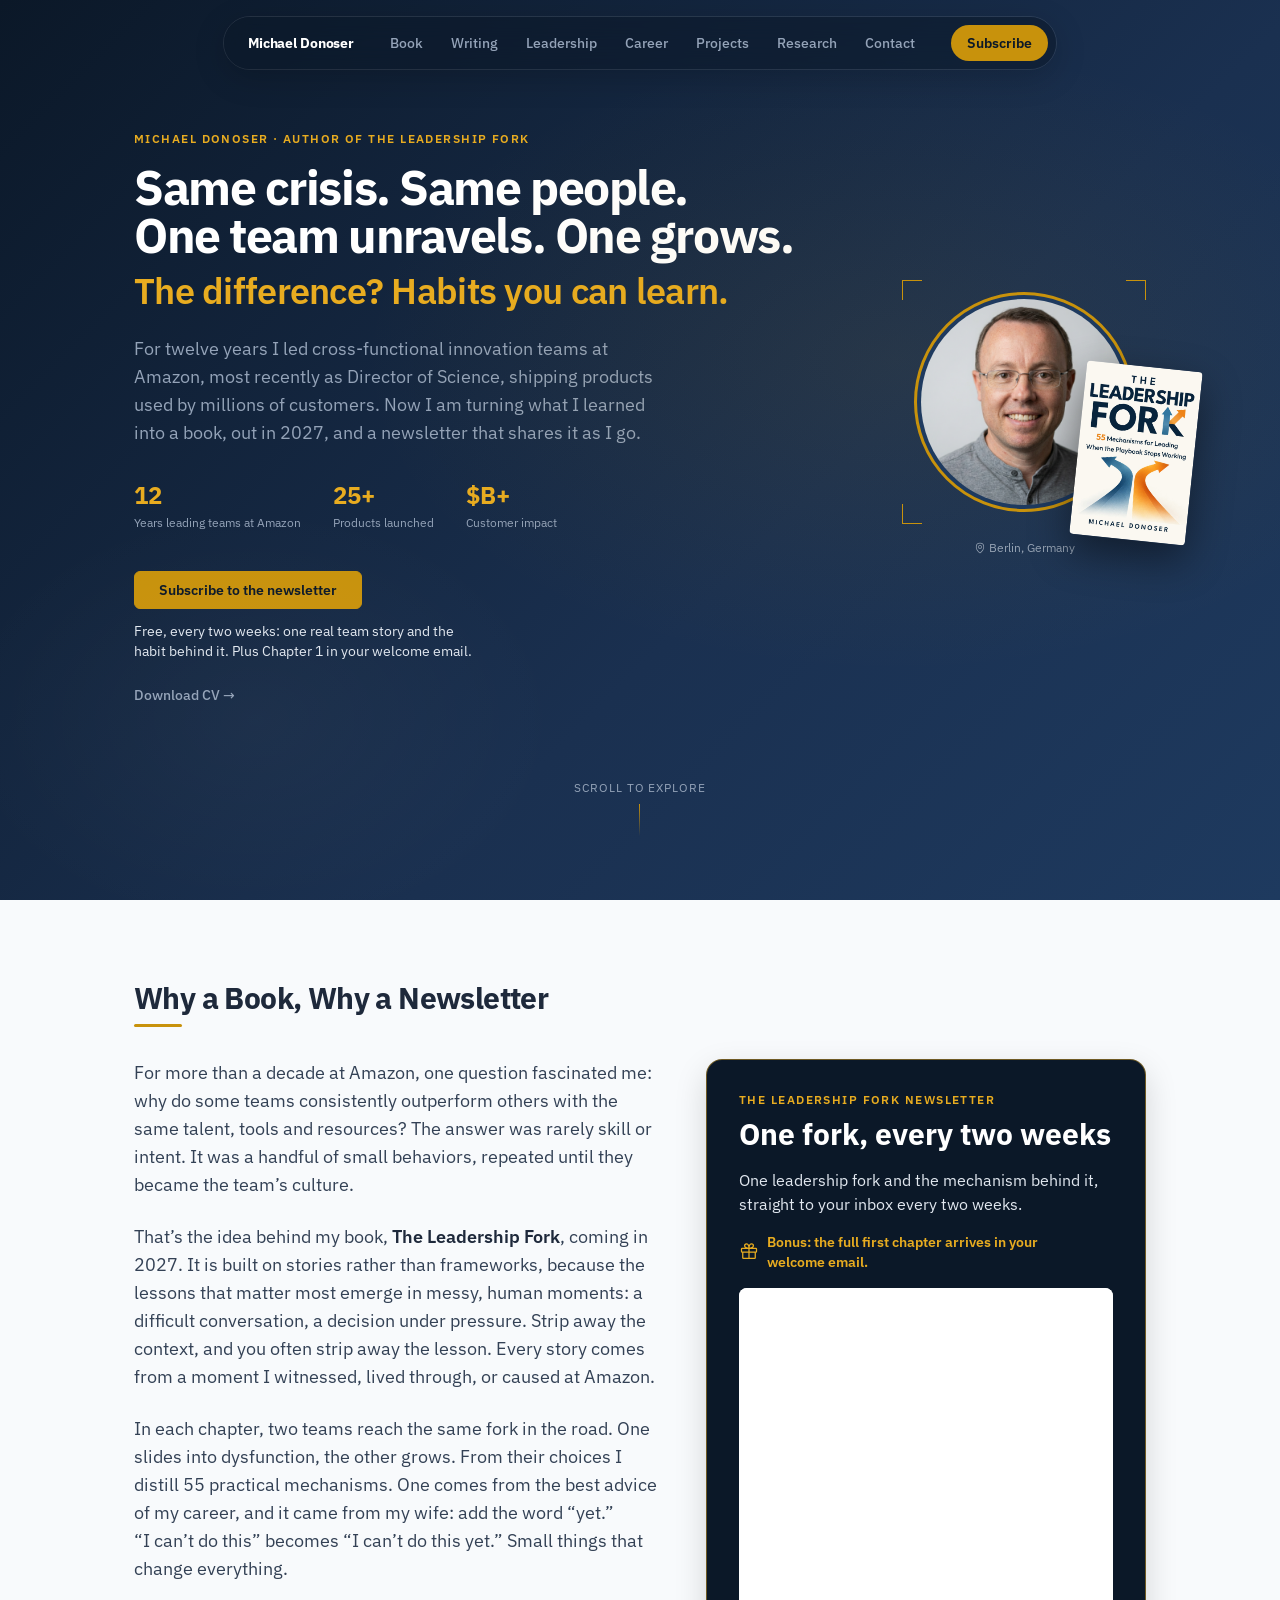
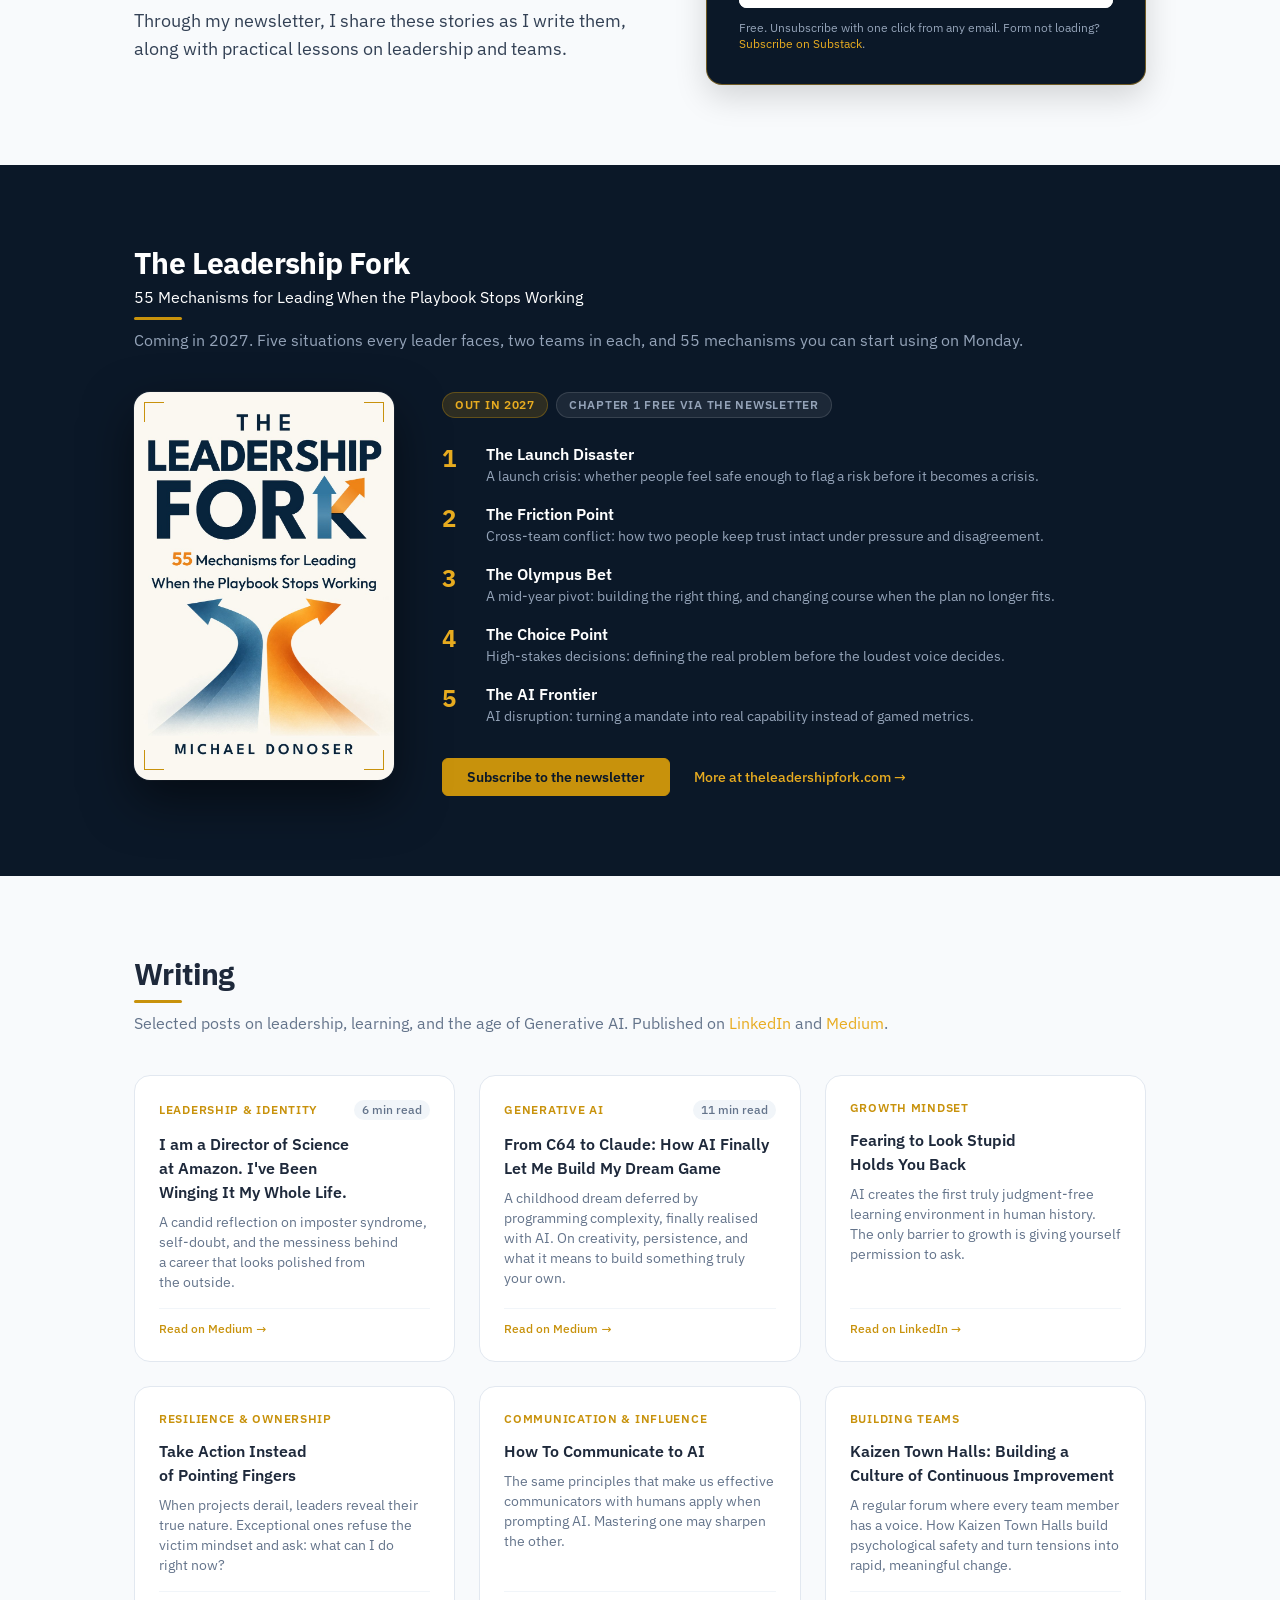
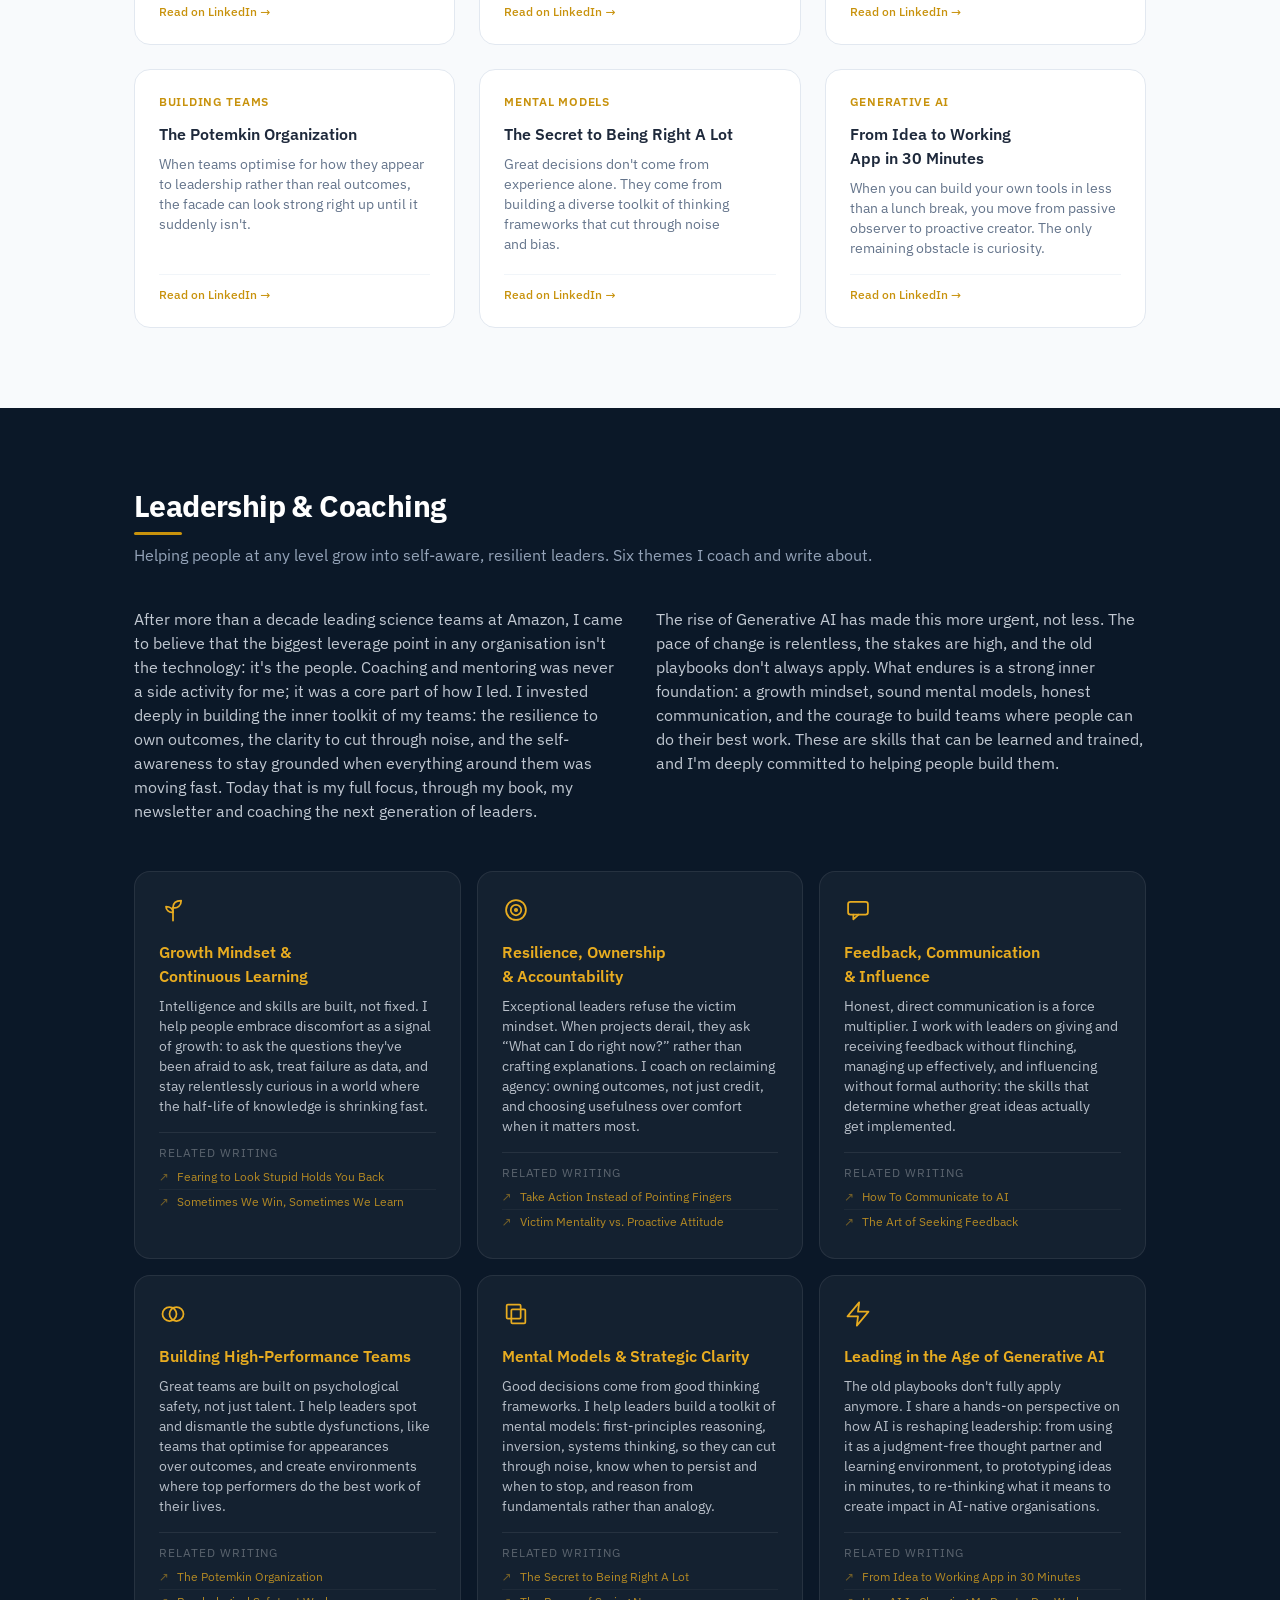
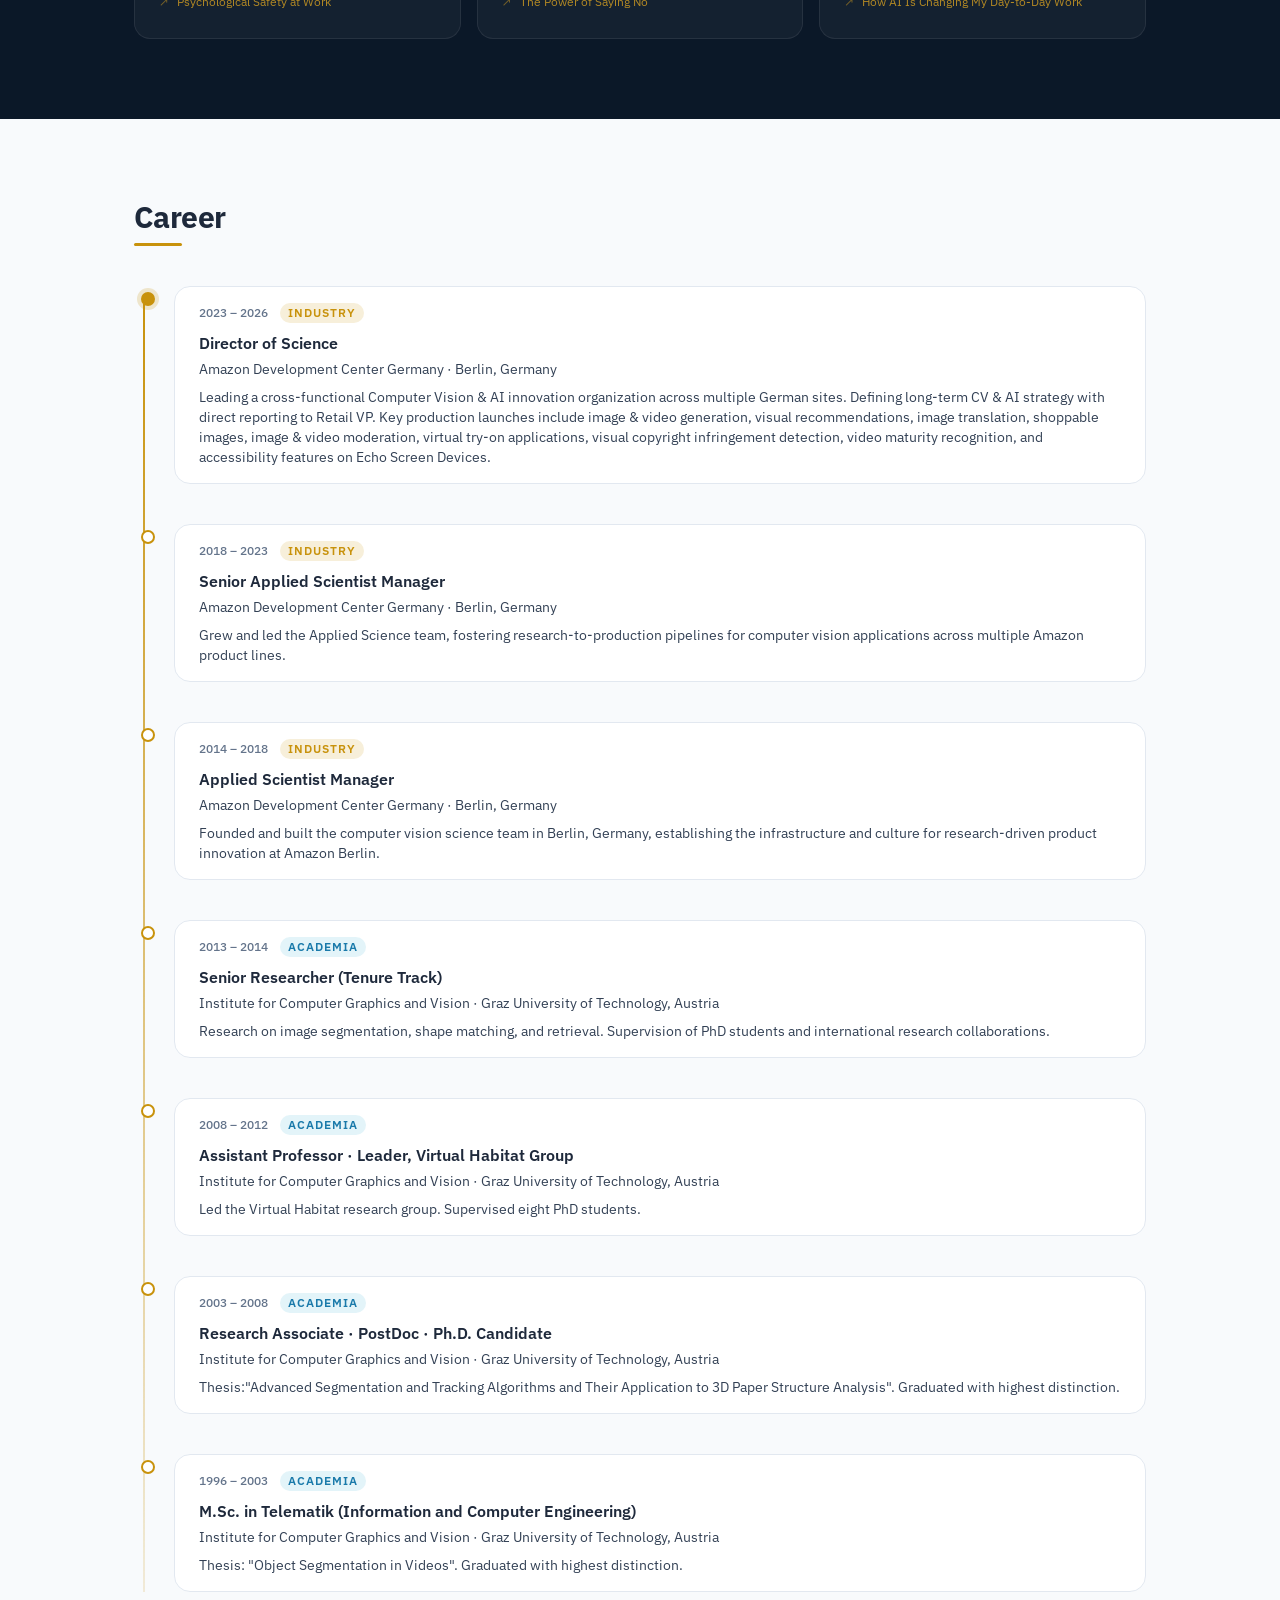
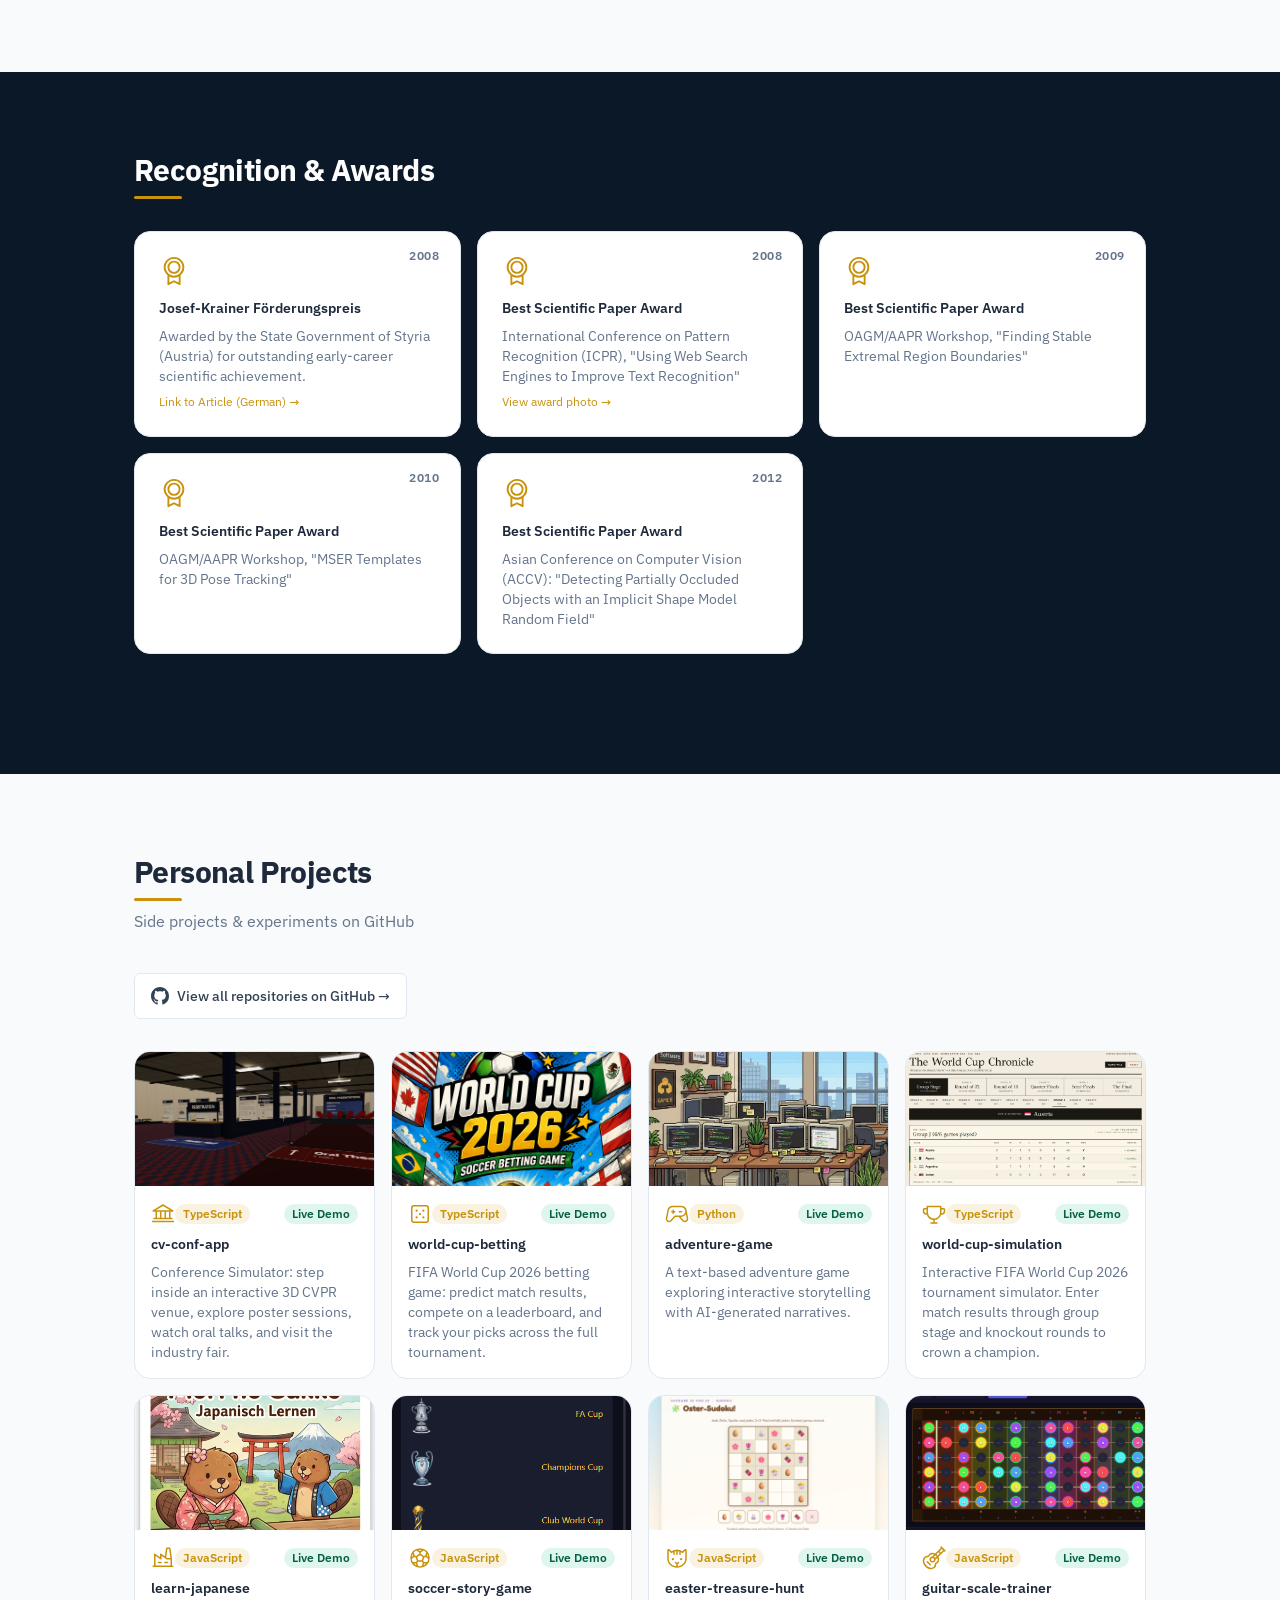
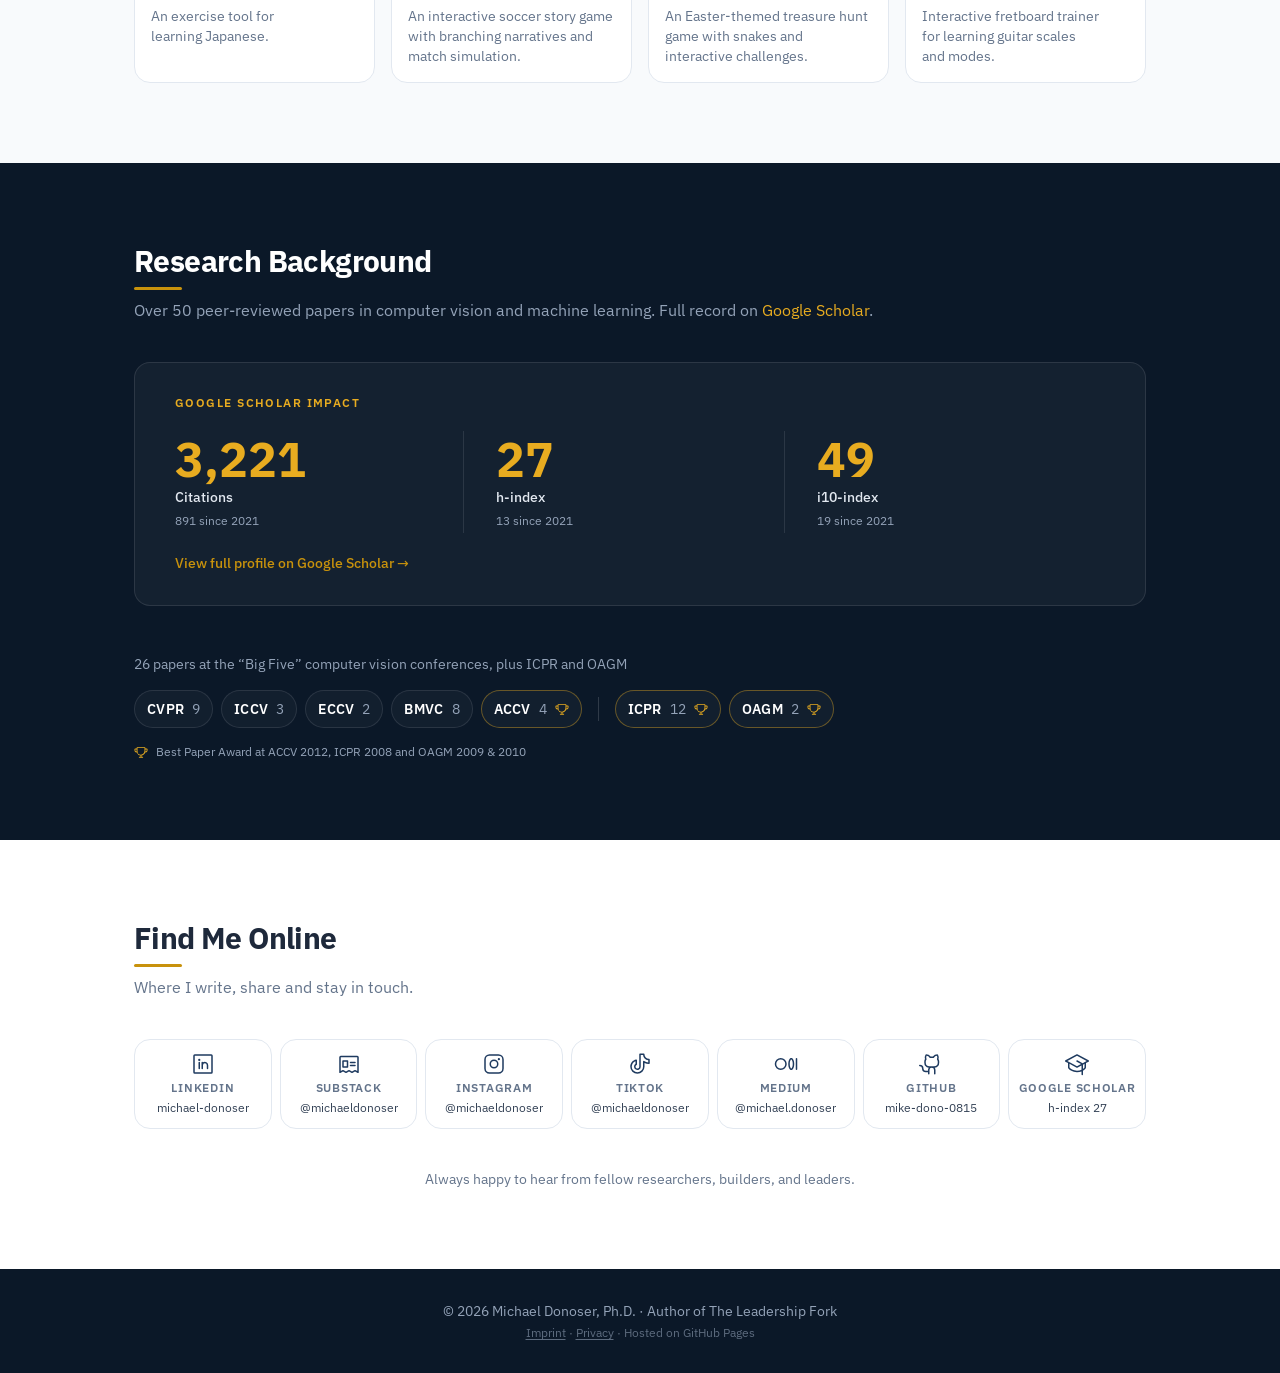
==== commit 40c58e4c: "Hero: twelve years leading innovation teams at Amazon; stat updated to 12 Co-Authored-By: Claude Opu" ====
--- a/index.html
+++ b/index.html
@@ -107,9 +107,9 @@
       <div class="hero-text">
         <p class="hero-eyebrow">Michael Donoser &middot; Author of The Leadership Fork</p>
         <h1 class="hero-headline"><span class="nowrap">Same crisis.</span> <span class="nowrap">Same people.</span><br><span class="nowrap">One team unravels.</span> <span class="nowrap">One grows.</span><span class="hero-headline-accent">The difference? Habits you can learn.</span></h1>
-        <p class="hero-tagline">After more than a decade at Amazon, most recently as <span class="nowrap">Director of Science</span>, I am turning those habits into a book, <span class="nowrap">out in 2027</span>, and a newsletter that shares it as I go.</p>
+        <p class="hero-tagline">For twelve years I led cross-functional innovation teams at Amazon, most recently as <span class="nowrap">Director of Science</span>, shipping products used by millions of customers. Now I am turning what I learned into a book, <span class="nowrap">out in 2027</span>, and a newsletter that shares it as I go.</p>
         <div class="hero-stats">
-          <div class="stat"><span class="stat-number">10+</span><span class="stat-label">Years leading teams at Amazon</span></div>
+          <div class="stat"><span class="stat-number">12</span><span class="stat-label">Years leading teams at Amazon</span></div>
           <div class="stat"><span class="stat-number">25+</span><span class="stat-label">Products launched</span></div>
           <div class="stat"><span class="stat-number">$B+</span><span class="stat-label">Customer impact</span></div>
         </div>
--- a/style.css
+++ b/style.css
@@ -293,7 +293,7 @@
 /* ── HERO ────────────────────────────────────────────── */
 #hero {
   min-height: 100vh;
-  background: var(--navy-800);
+  background: linear-gradient(135deg, var(--navy-900) 0%, var(--navy-700) 60%, var(--navy-600) 100%);
   display: flex;
   flex-direction: column;
   align-items: center;
@@ -301,6 +301,16 @@
   position: relative;
   overflow: hidden;
 }
+#hero::before {
+  content: '';
+  position: absolute;
+  inset: 0;
+  background:
+    radial-gradient(ellipse 60% 50% at 70% 40%, rgba(200,146,12,0.08) 0%, transparent 70%),
+    radial-gradient(ellipse 40% 40% at 20% 80%, rgba(255,255,255,0.03) 0%, transparent 60%);
+  pointer-events: none;
+}
+
 .hero-inner {
   max-width: var(--max-w);
   width: 100%;
@@ -502,8 +512,7 @@
 }
 .scroll-arrow {
   width: 1px; height: 32px;
-  background: var(--gold);
-  opacity: 0.6;
+  background: linear-gradient(to bottom, var(--gold), transparent);
 }
 
 /* ── NEWSLETTER (why a book) ─────────────────────────── */
@@ -603,8 +612,9 @@
 #career { padding-bottom: 5rem; background: var(--gray-50); }
 
 .timeline {
+  --tl-pad: 2.5rem;
   position: relative;
-  padding-left: 2.5rem;
+  padding-left: var(--tl-pad);
   margin-top: 2.5rem;
 }
 .timeline::before {
@@ -614,7 +624,7 @@
   top: 0.5rem;
   bottom: 0;
   width: 2px;
-  background: rgba(200,146,12,0.45);
+  background: linear-gradient(to bottom, var(--gold), rgba(200,146,12,0.15));
 }
 
 .timeline-item {
@@ -625,7 +635,8 @@
 
 .tl-dot {
   position: absolute;
-  left: -2.06rem;
+  /* keeps the dot centred on the line whatever the timeline padding is */
+  left: calc(0.44rem - var(--tl-pad));
   top: 0.35rem;
   width: 14px; height: 14px;
   border-radius: 50%;
@@ -1174,7 +1185,7 @@
   .hero-visual { margin-right: 0; }
 
   /* Timeline */
-  .timeline { padding-left: 1.5rem; }
+  .timeline { --tl-pad: 1.5rem; }
   .tl-body { padding: 1rem; }
 
   /* Awards */
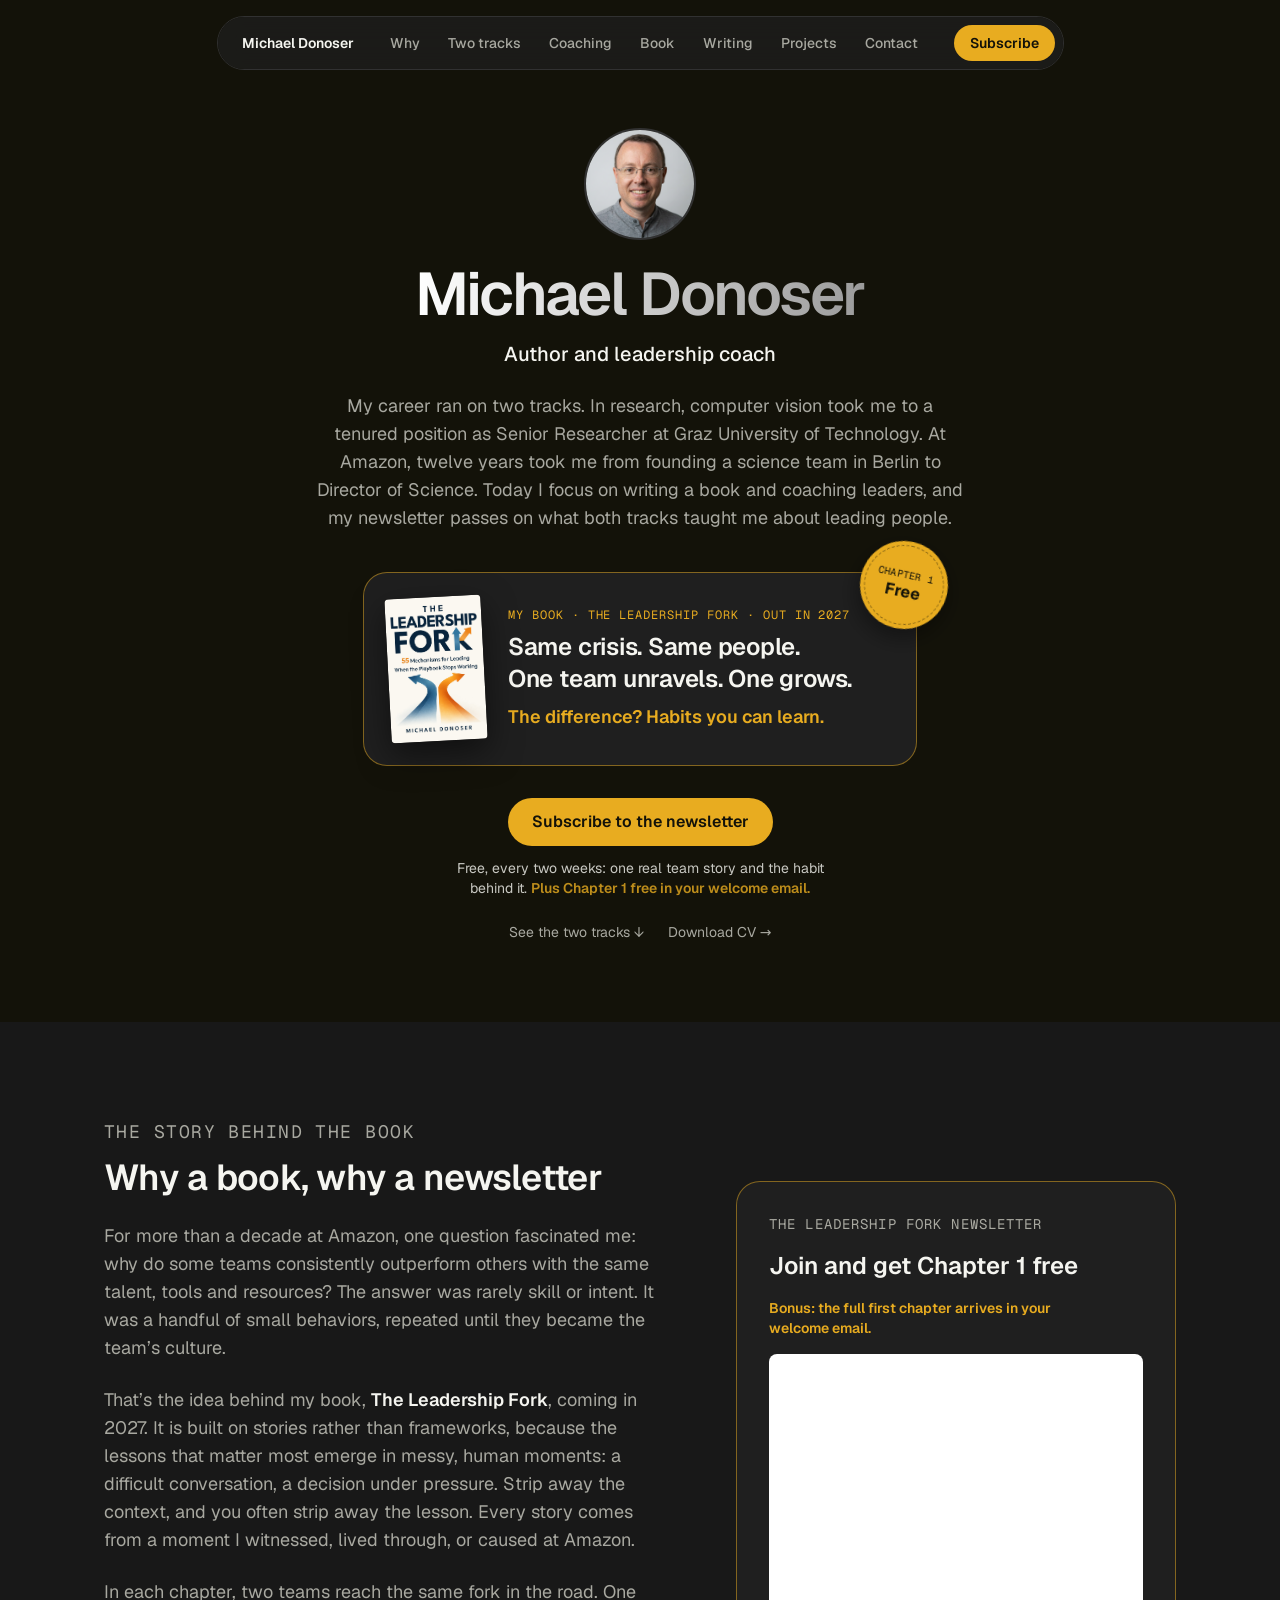
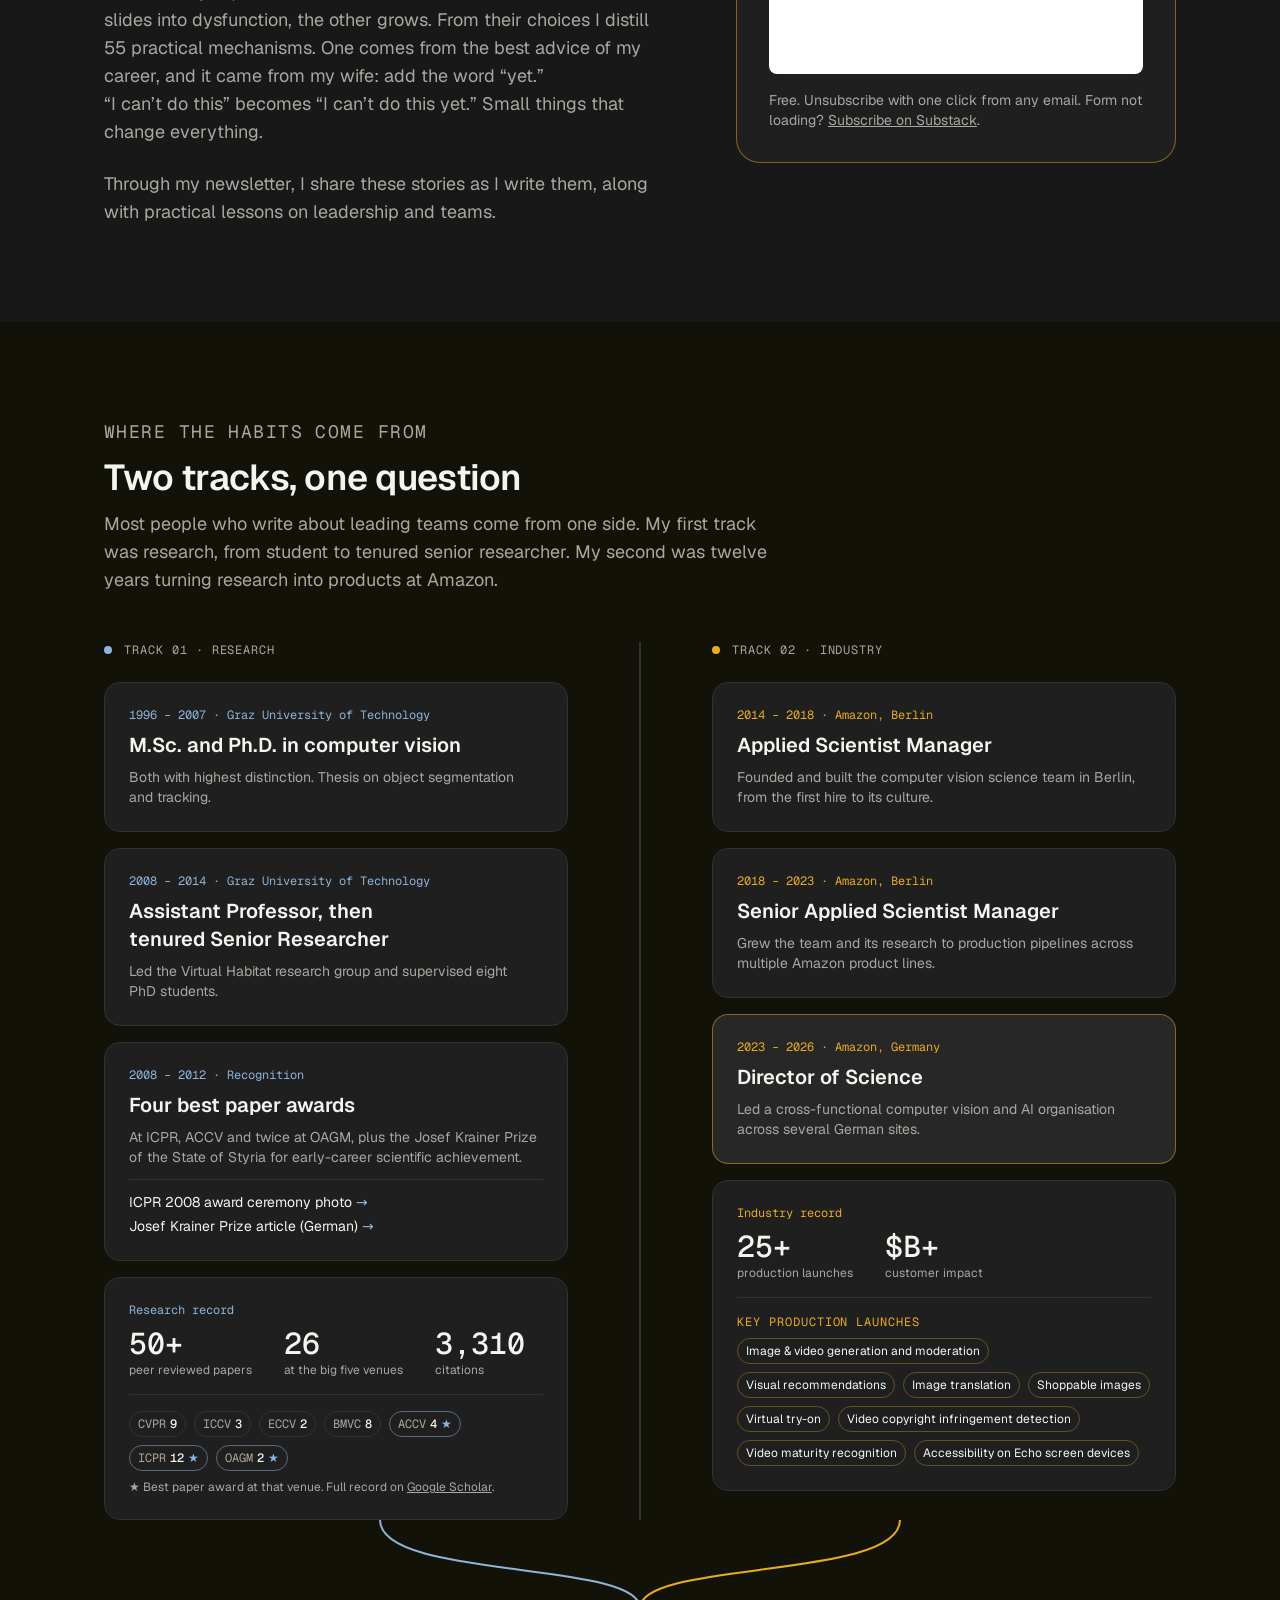
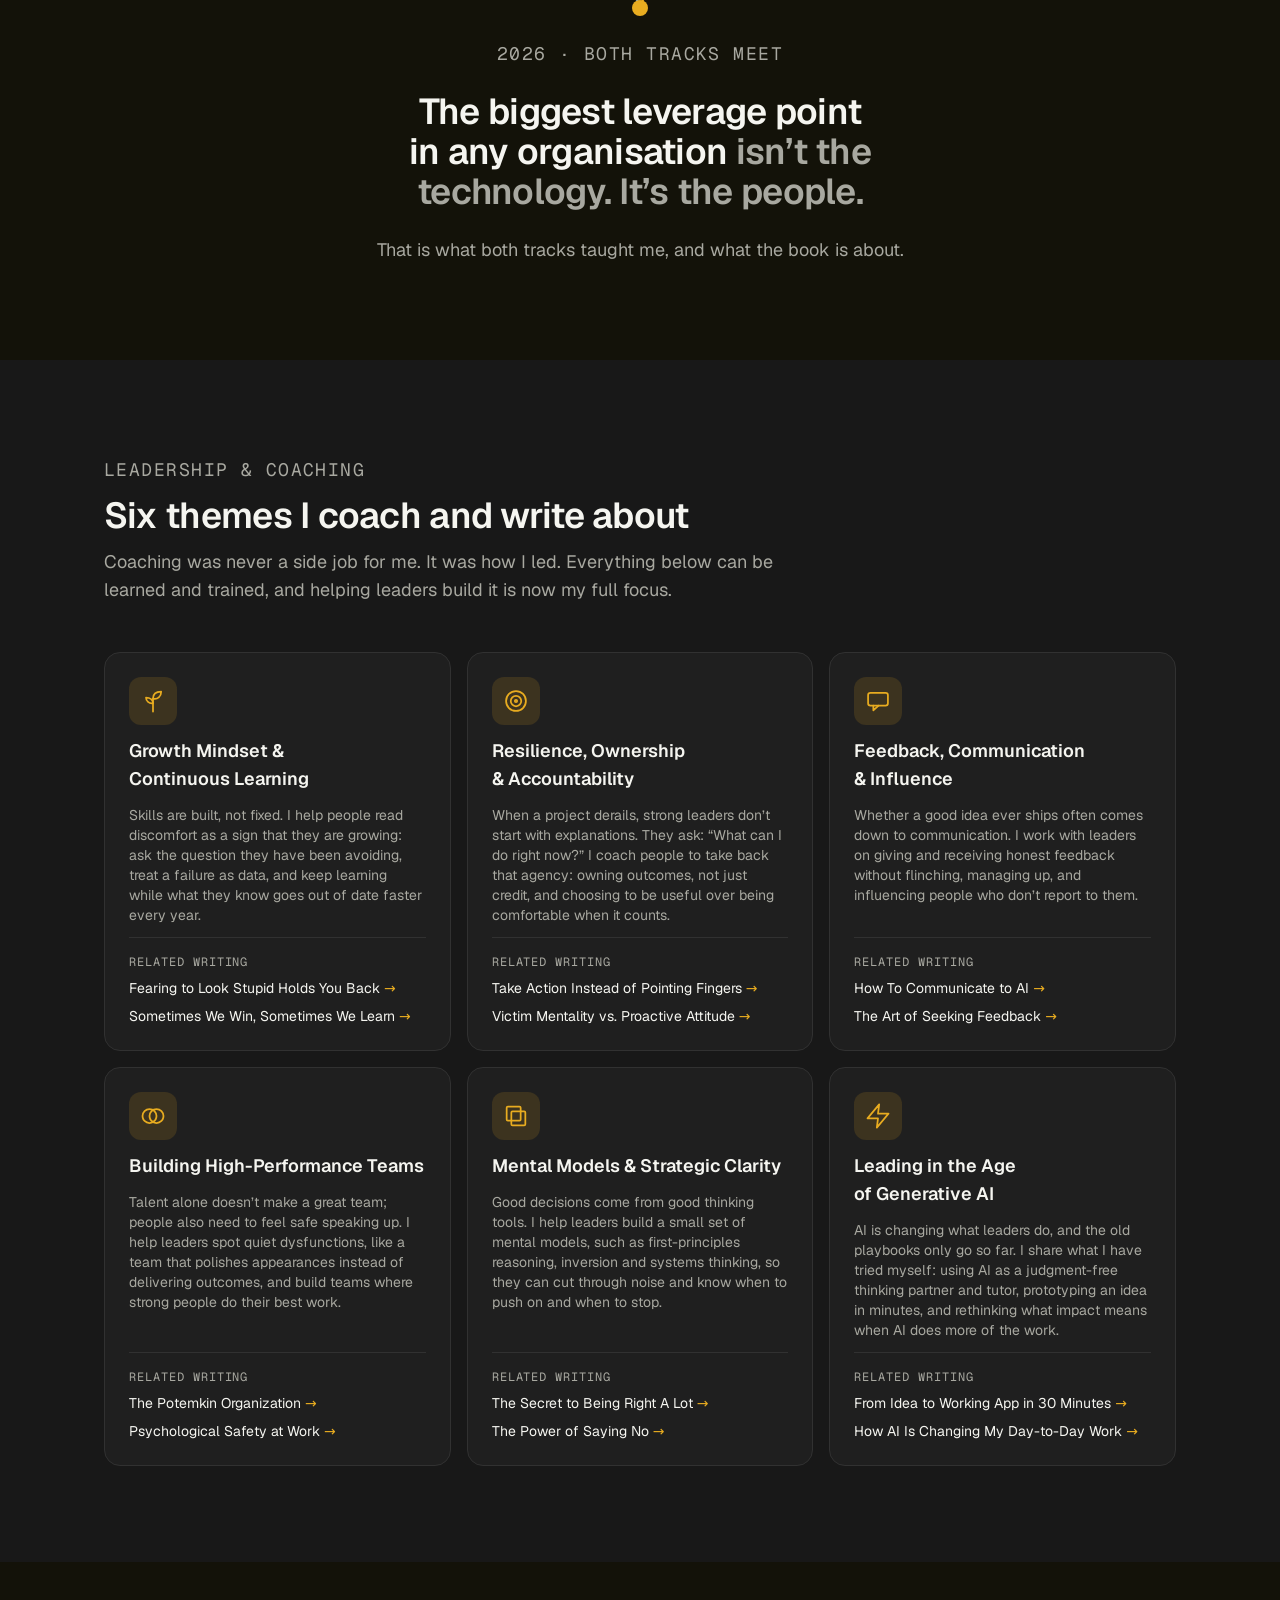
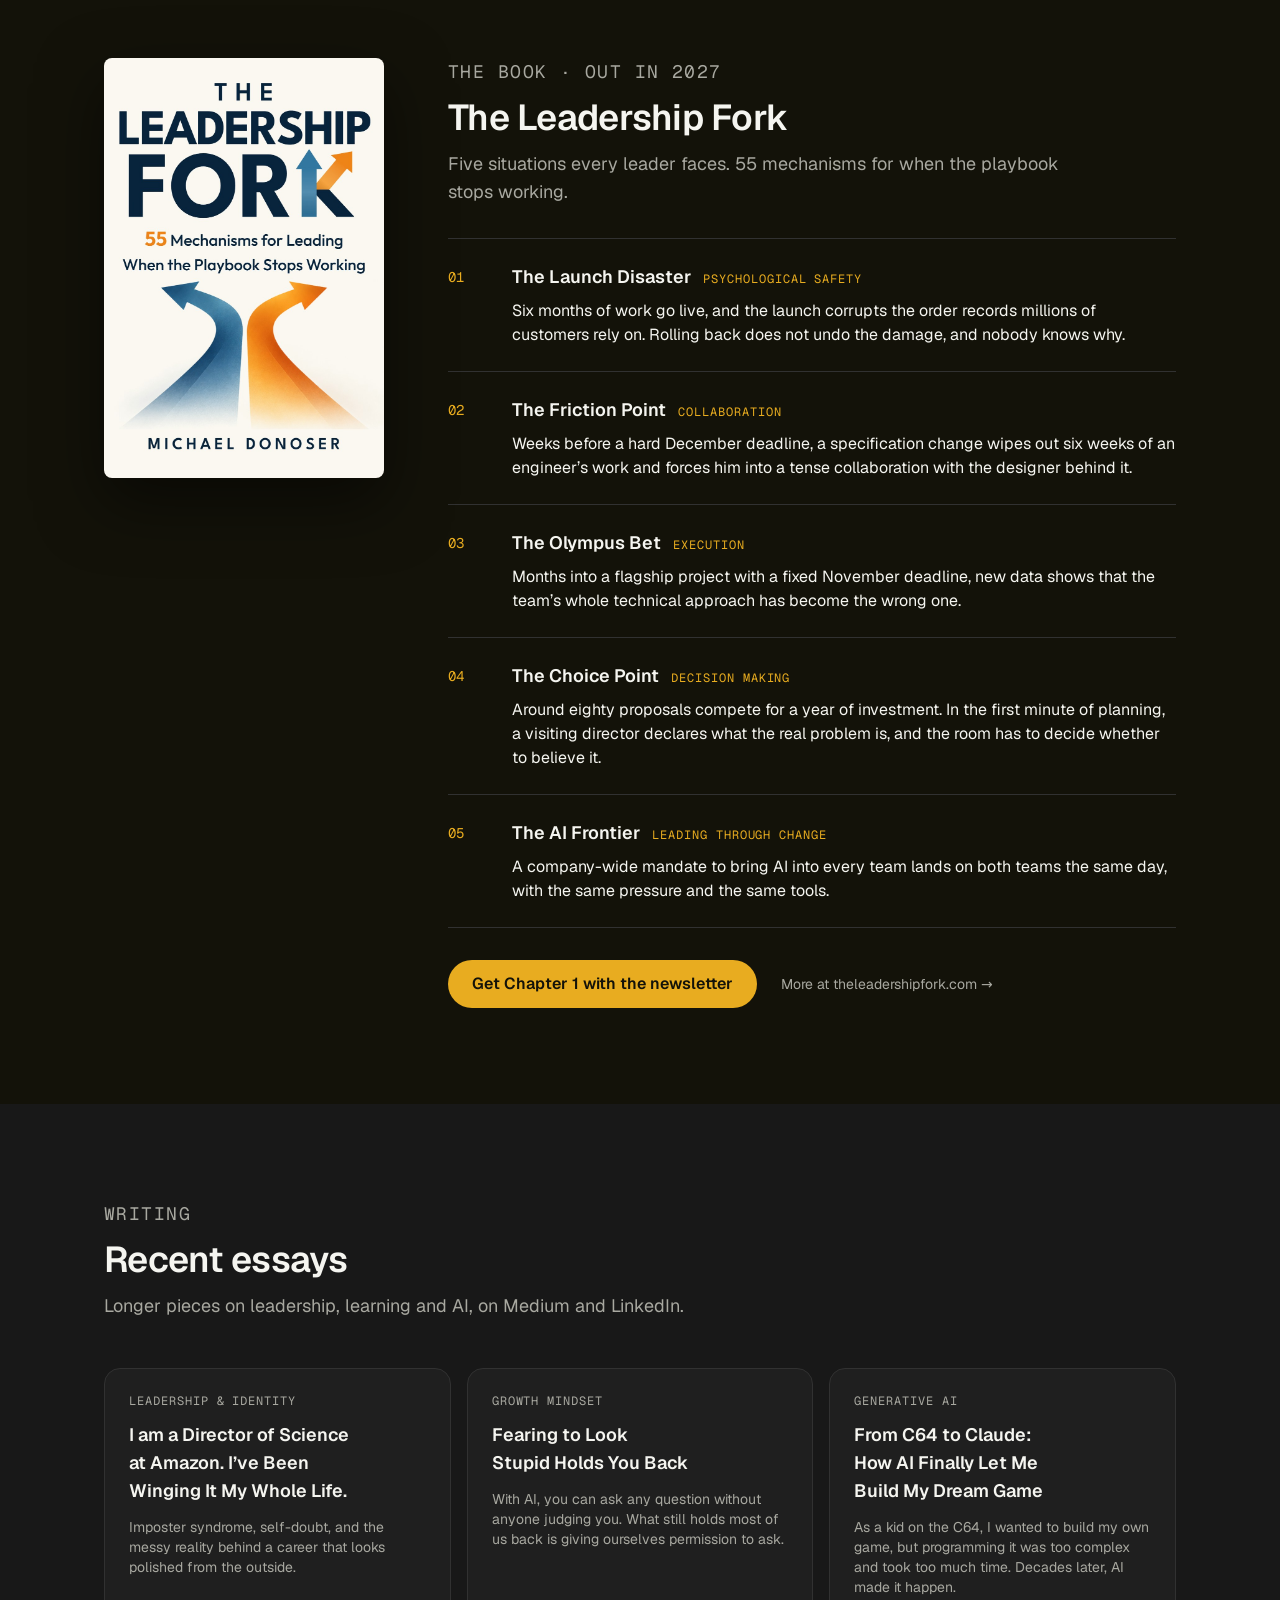
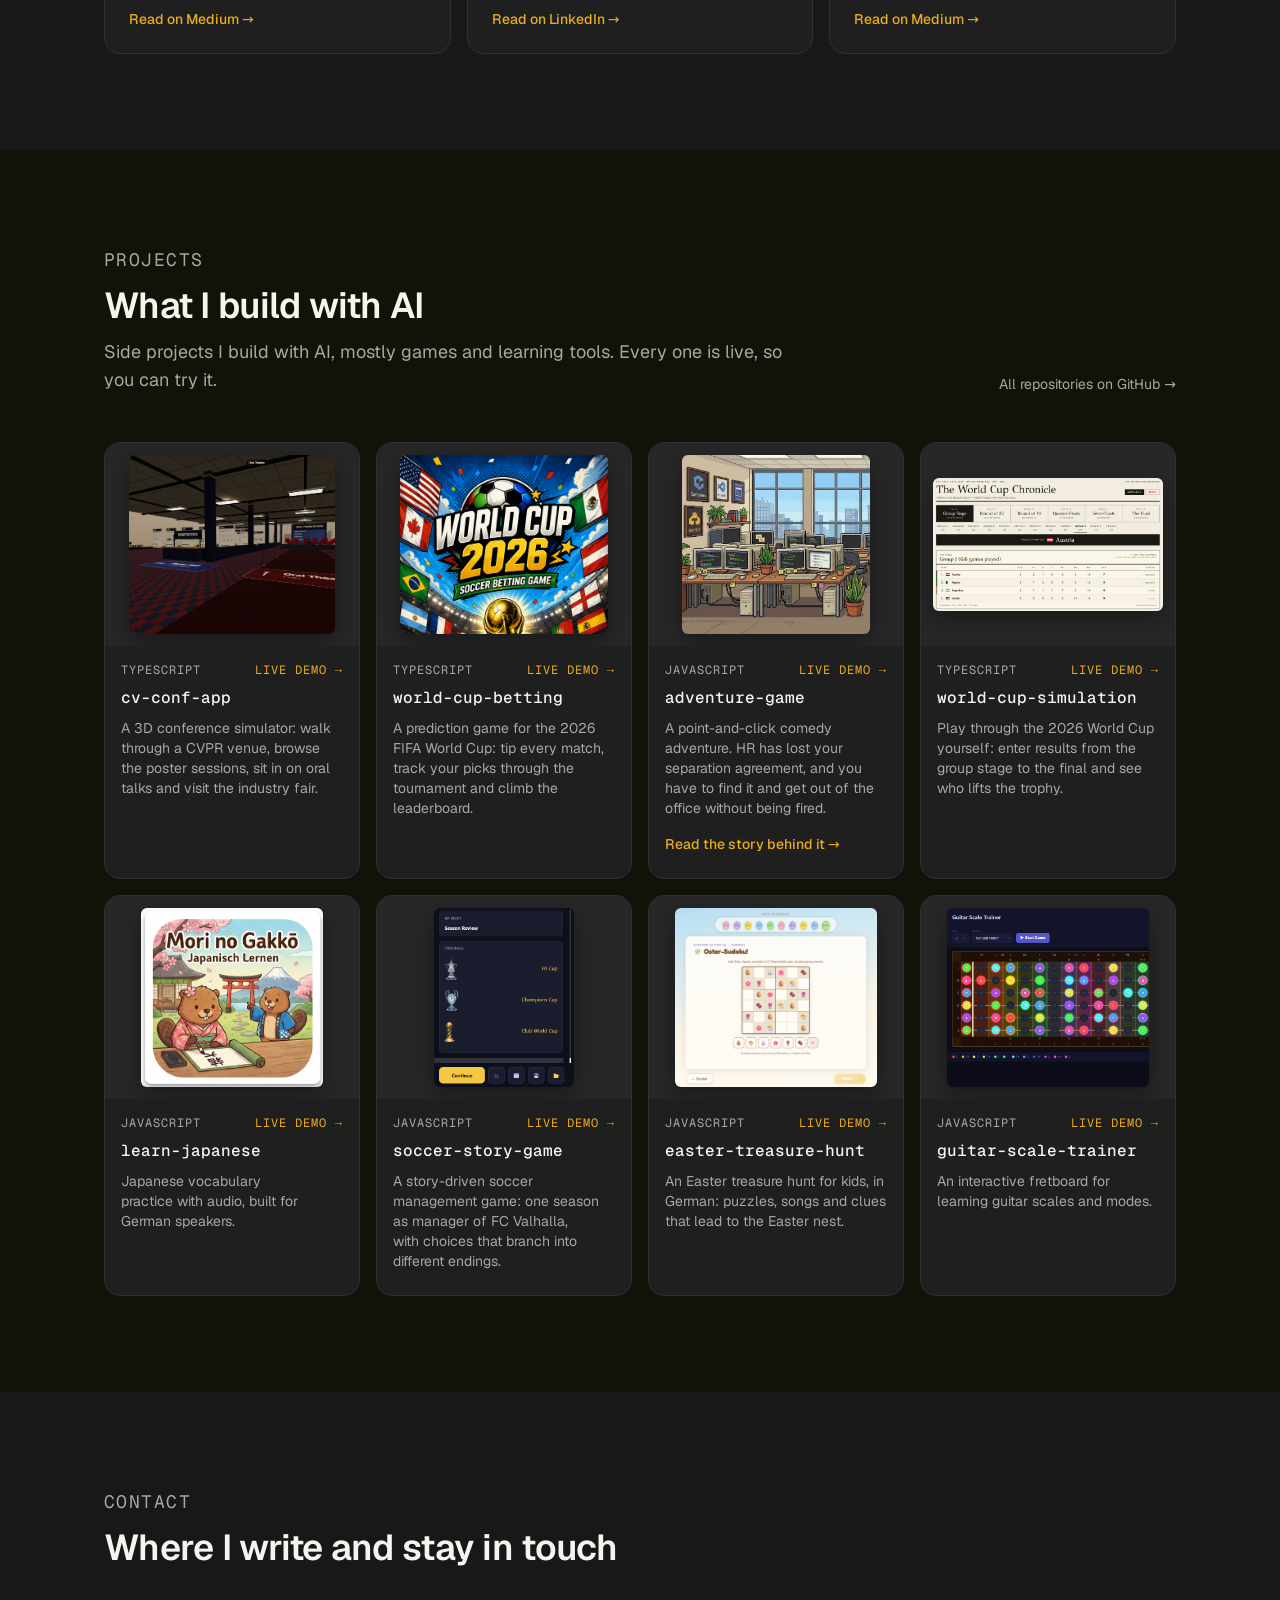
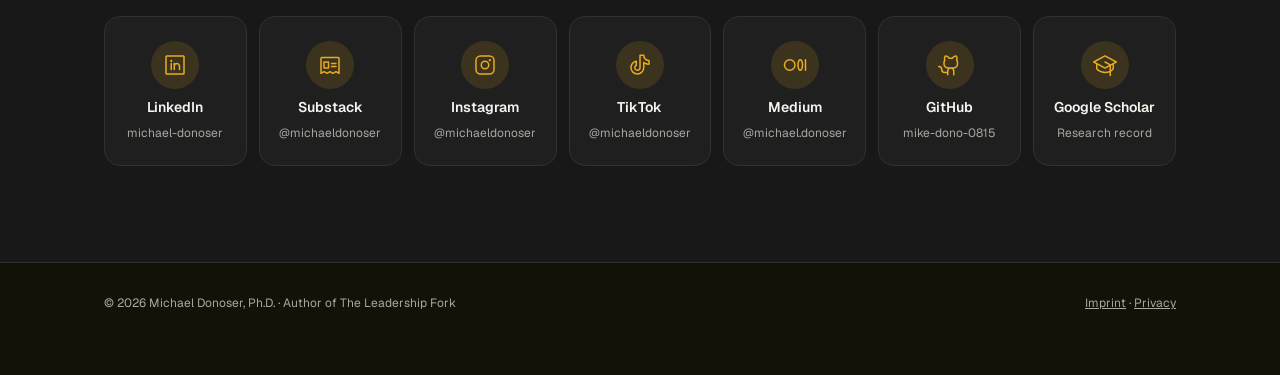
==== commit adb02396: "Replace homepage with the two-tracks design New single-page layout: name-first hero with the book ca" ====
--- a/index.html
+++ b/index.html
@@ -1,9 +1,9 @@
-<!DOCTYPE html>
+<!doctype html>
 <html lang="en">
 <head>
-  <meta charset="UTF-8">
-  <meta name="viewport" content="width=device-width, initial-scale=1.0">
-  <title>Michael Donoser, Ph.D. | Author of The Leadership Fork</title>
+<meta charset="utf-8">
+<meta name="viewport" content="width=device-width, initial-scale=1">
+<title>Michael Donoser, Ph.D. | Author of The Leadership Fork</title>
   <meta name="description" content="Michael Donoser, former Director of Science at Amazon, is writing The Leadership Fork: 55 mechanisms for leading when the playbook stops working. Subscribe to the biweekly newsletter.">
   <link rel="icon" type="image/svg+xml" href="favicon.svg">
   <link rel="canonical" href="https://mike-dono-0815.github.io/homepage/">
@@ -32,7 +32,7 @@
     "@type": "Person",
     "name": "Michael Donoser",
     "honorificSuffix": "Ph.D.",
-    "jobTitle": "Author",
+    "jobTitle": "Author and Leadership Coach",
     "description": "Author of The Leadership Fork and former Director of Science at Amazon.",
     "alumniOf": [
       { "@type": "Organization", "name": "Amazon" },
@@ -53,716 +53,754 @@
   }
   </script>
 
-  <link rel="preload" href="fonts/ibm-plex-sans-latin.woff2" as="font" type="font/woff2" crossorigin>
-  <link rel="stylesheet" href="style.css">
+  <link rel="preload" href="fonts/geist-latin.woff2" as="font" type="font/woff2" crossorigin>
+  <link rel="preload" href="fonts/geist-mono-latin.woff2" as="font" type="font/woff2" crossorigin>
+<style>
+@font-face { font-family: 'Geist'; font-style: normal; font-weight: 100 900; font-display: swap; src: url('fonts/geist-latin.woff2') format('woff2'); }
+@font-face { font-family: 'Geist Mono'; font-style: normal; font-weight: 100 900; font-display: swap; src: url('fonts/geist-mono-latin.woff2') format('woff2'); }
+/* ── TOKENS ─────────────────────────────────────────── */
+:root {
+  --bg: #131209;
+  --surface: #181818;
+  --card: #1F1F1F;
+  --raised: #272727;
+  --line: #313131;
+  --text: #F5F5F0;
+  --muted: #A8A8A0;
+  --gold: #E8AC20;
+  --gold-soft: rgba(232, 172, 32, 0.14);
+  --ease: cubic-bezier(0.22, 1, 0.36, 1);
+  --sans: 'Geist', system-ui, sans-serif;
+  --mono: 'Geist Mono', ui-monospace, monospace;
+  --max: 1120px;
+}
+*, *::before, *::after { box-sizing: border-box; margin: 0; padding: 0; }
+html { scroll-behavior: smooth; scroll-padding-top: 96px; }
+body { background: var(--bg); color: var(--text); font-family: var(--sans); font-size: 1rem; line-height: 1.5rem; -webkit-font-smoothing: antialiased; }
+img { display: block; max-width: 100%; }
+a { color: inherit; }
+h1, h2, h3 { text-wrap: balance; font-weight: 600; }
+p { text-wrap: pretty; }
+.container { max-width: var(--max); margin: 0 auto; padding: 0 1.5rem; }
+.mono { font-family: var(--mono); font-size: 0.75rem; line-height: 1rem; letter-spacing: 0.08em; text-transform: uppercase; color: var(--muted); }
+.mono-gold { color: var(--gold); }
+.nowrap { white-space: nowrap; }
+.skip-link { position: absolute; top: 16px; left: 16px; z-index: 200; padding: 0.5rem 0.75rem; border-radius: 9999px; background: var(--gold); color: var(--bg); font-size: 0.875rem; line-height: 1.25rem; font-weight: 600; transform: translateY(-80px); transition: transform 500ms var(--ease); }
+.skip-link:focus { transform: none; }
+:focus-visible { outline: 2px solid var(--gold); outline-offset: 2px; }
+
+/* ── BUTTONS ────────────────────────────────────────── */
+.btn { display: inline-flex; align-items: center; gap: 0.5rem; padding: 0.75rem 1.5rem; border-radius: 9999px; font-size: 1rem; line-height: 1.5rem; font-weight: 600; text-decoration: none; transition: background-color 300ms var(--ease), transform 500ms var(--ease); }
+.btn:active { transform: scale(0.98); }
+.btn-gold { background: var(--gold); color: var(--bg); }
+.btn-gold:hover { background: #F2C35A; }
+.link-quiet { color: var(--muted); font-size: 0.875rem; line-height: 1.25rem; text-decoration: none; transition: color 300ms var(--ease); }
+.link-quiet:hover { color: var(--text); }
+
+/* ── NAV ────────────────────────────────────────────── */
+.nav-wrap { position: fixed; top: 16px; left: 0; right: 0; z-index: 100; display: flex; justify-content: center; padding: 0 16px; pointer-events: none; }
+.nav { pointer-events: auto; display: flex; align-items: center; gap: 1.5rem; padding: 0.5rem 0.5rem 0.5rem 1.5rem; border: 1px solid var(--line); border-radius: 9999px; position: relative; isolation: isolate; }
+.nav::before { content: ''; position: absolute; inset: 0; z-index: -1; border-radius: inherit; background: rgba(31, 31, 31, 0.72); backdrop-filter: blur(12px); -webkit-backdrop-filter: blur(12px); }
+.nav-brand { font-size: 0.875rem; line-height: 1.25rem; font-weight: 600; text-decoration: none; white-space: nowrap; }
+.nav-links { display: flex; gap: 0.25rem; list-style: none; }
+.nav-links a { display: block; padding: 0.5rem 0.75rem; border-radius: 9999px; font-size: 0.875rem; line-height: 1.25rem; font-weight: 500; color: var(--muted); text-decoration: none; transition: color 300ms var(--ease), background-color 300ms var(--ease); }
+.nav-links a:hover { color: var(--text); background: rgba(255,255,255,0.06); }
+.nav .btn { padding: 0.5rem 1rem; font-size: 0.875rem; line-height: 1.25rem; }
+@media (max-width: 1000px) { .nav-links { display: none; } .nav { gap: 1rem; } }
+
+/* ── SECTIONS ───────────────────────────────────────── */
+section { padding: 6rem 0; }
+.band { background: var(--surface); }
+.section-head { display: flex; flex-direction: column; gap: 0.75rem; margin-bottom: 3rem; max-width: 680px; }
+.section-head h2 { font-size: 2.25rem; line-height: 2.5rem; letter-spacing: -0.02em; }
+.section-head p { color: var(--muted); font-size: 1.125rem; line-height: 1.75rem; }
+
+/* ── HERO ───────────────────────────────────────────── */
+.hero { min-height: 100vh; display: flex; align-items: center; padding: 8rem 0 5rem; text-align: center; }
+.hero .container { display: flex; flex-direction: column; align-items: center; gap: 1.5rem; }
+.hero-face { width: 112px; height: 112px; border-radius: 9999px; object-fit: cover; border: 2px solid var(--line); }
+.hero h1 { max-width: 900px; font-size: 3.75rem; line-height: 1; letter-spacing: -0.03em; background: linear-gradient(90deg, #FFFFFF, #9B9B9B); -webkit-background-clip: text; background-clip: text; color: transparent; }
+.hero-role { margin-top: -0.5rem; font-size: 1.25rem; line-height: 1.75rem; font-weight: 500; color: var(--text); text-wrap: balance; }
+.hero-book { display: grid; grid-template-columns: 96px minmax(0, 1fr); gap: 1.5rem; align-items: center; max-width: 640px; margin-top: 1rem; padding: 1.5rem; text-align: left; text-decoration: none; background: var(--card); border: 1px solid rgba(232,172,32,0.5); border-radius: 24px; transition: border-color 300ms var(--ease), transform 500ms var(--ease); }
+.hero-book:hover { border-color: var(--gold); transform: translateY(-2px); }
+.hero-book { position: relative; padding-right: 4rem; }
+.sticker { position: absolute; top: -32px; right: -32px; z-index: 1; width: 88px; height: 88px; display: grid; place-content: center; gap: 0.125rem; border-radius: 9999px; background: var(--gold); color: var(--bg); text-align: center; transform: rotate(12deg); box-shadow: 0 8px 24px rgba(0,0,0,0.45); transition: transform 500ms var(--ease); }
+.sticker::before { content: ''; position: absolute; inset: 4px; border-radius: inherit; border: 1px dashed rgba(19,18,9,0.45); }
+.sticker small { font-family: var(--mono); font-size: 0.625rem; line-height: 0.75rem; letter-spacing: 0.02em; text-transform: uppercase; }
+.sticker strong { font-size: 1rem; line-height: 1.125rem; font-weight: 700; }
+.hero-book:hover .sticker { transform: rotate(4deg) scale(1.06); }
+.hero-cta .note strong { color: var(--gold); font-weight: 600; }
+.hero-book img { width: 96px; border-radius: 4px; transform: rotate(-3deg); box-shadow: 0 12px 32px rgba(0,0,0,0.5); }
+.hero-book-text { display: flex; flex-direction: column; gap: 0.5rem; }
+.hero-hook { font-size: 1.5rem; line-height: 2rem; font-weight: 600; letter-spacing: -0.01em; text-wrap: balance; }
+.hero-hook-accent { font-size: 1.125rem; line-height: 1.75rem; font-weight: 600; color: var(--gold); }
+.hero .lead { max-width: 720px; color: var(--muted); font-size: 1.125rem; line-height: 1.75rem; text-wrap: balance; }
+.hero-cta { display: flex; flex-direction: column; align-items: center; gap: 0.75rem; margin-top: 0.5rem; }
+.hero-cta .note { font-size: 0.875rem; line-height: 1.25rem; color: var(--text); opacity: 0.8; max-width: 420px; text-wrap: balance; }
+.hero-links { display: flex; gap: 1.5rem; }
+@media (max-width: 600px) {
+  .hero h1 { font-size: 2.25rem; line-height: 2.5rem; }
+  .hero-role { font-size: 1.125rem; line-height: 1.75rem; }
+  .hero-book { grid-template-columns: 72px minmax(0, 1fr); gap: 1rem; padding: 1rem 2.5rem 1rem 1rem; }
+  .hero-book img { width: 72px; }
+  .sticker { top: -28px; right: -8px; width: 72px; height: 72px; }
+  .sticker strong { font-size: 0.875rem; line-height: 1rem; }
+  .hero-hook { font-size: 1.25rem; line-height: 1.75rem; }
+  .hero-hook-accent { font-size: 1rem; line-height: 1.5rem; }
+}
+
+/* ── TWO TRACKS ─────────────────────────────────────── */
+.tracks { position: relative; display: grid; grid-template-columns: minmax(0, 1fr) 96px minmax(0, 1fr); }
+.track { display: flex; flex-direction: column; gap: 1rem; }
+.track-research { padding-right: 1.5rem; }
+.track-industry { padding-left: 1.5rem; }
+.track-label { display: flex; align-items: center; gap: 0.75rem; margin-bottom: 0.5rem; }
+.track-label .dot { width: 8px; height: 8px; border-radius: 9999px; }
+.track-research .dot { background: #8FB4D9; }
+.track-industry .dot { background: var(--gold); }
+.spine { position: relative; display: flex; justify-content: center; }
+.spine::before { content: ''; position: absolute; top: 0; bottom: 0; width: 2px; background: var(--line); transform-origin: top; transform: scaleY(var(--spine-progress, 1)); }
+.spine-years { position: relative; display: flex; flex-direction: column; justify-content: space-between; align-items: center; height: 100%; padding: 0.25rem 0; }
+.spine-years span { font-family: var(--mono); font-size: 0.75rem; line-height: 1rem; color: var(--muted); background: var(--bg); padding: 0.25rem 0.5rem; border-radius: 9999px; border: 1px solid var(--line); }
+.t-card { padding: 1.5rem; background: var(--card); border: 1px solid var(--line); border-radius: 16px; display: flex; flex-direction: column; gap: 0.5rem; transition: border-color 300ms var(--ease), transform 500ms var(--ease); }
+.t-card:hover { border-color: #4A4A44; transform: translateY(-2px); }
+.t-card h3 { font-size: 1.25rem; line-height: 1.75rem; }
+.t-card p { font-size: 0.875rem; line-height: 1.25rem; color: var(--muted); }
+.t-links { display: flex; flex-wrap: wrap; gap: 0.25rem 1.5rem; padding-top: 0.75rem; margin-top: 0.25rem; border-top: 1px solid var(--line); }
+.t-card .t-links a { color: var(--text); text-decoration: none; transition: color 300ms var(--ease); }
+.t-card .t-links a::after { content: ' →'; color: #8FB4D9; }
+.t-card .t-links a:hover { color: #8FB4D9; }
+.t-card .when { font-family: var(--mono); font-size: 0.75rem; line-height: 1rem; }
+.track-research .when { color: #8FB4D9; }
+.track-industry .when { color: var(--gold); }
+.t-card.highlight { background: var(--raised); border-color: rgba(232,172,32,0.5); }
+.t-stats { display: flex; gap: 2rem; flex-wrap: wrap; }
+.t-stats div { display: flex; flex-direction: column; }
+.t-stats strong { font-family: var(--mono); font-size: 1.875rem; line-height: 2.25rem; font-weight: 500; }
+.t-stats span { font-size: 0.75rem; line-height: 1rem; color: var(--muted); }
+
+.merge { display: flex; flex-direction: column; align-items: center; text-align: center; gap: 1.5rem; }
+.merge svg { width: 100%; max-width: 560px; height: 96px; overflow: visible; }
+.merge .path { fill: none; stroke-width: 2; stroke-dasharray: 400; stroke-dashoffset: var(--merge-dash, 0); transition: stroke-dashoffset 1200ms var(--ease); }
+.merge .path-research { stroke: #8FB4D9; }
+.merge .path-industry { stroke: var(--gold); }
+.merge .meet { fill: var(--gold); }
+.merge h3 { max-width: 680px; font-size: 2.25rem; line-height: 2.5rem; letter-spacing: -0.02em; }
+.merge h3 .dim { color: var(--muted); }
+.merge p { max-width: 560px; color: var(--muted); font-size: 1.125rem; line-height: 1.75rem; }
+
+@media (max-width: 860px) {
+  .tracks { grid-template-columns: 1fr; gap: 3rem; }
+  .spine { display: none; }
+  .track-research, .track-industry { padding: 0; }
+  .merge svg { display: none; }
+  .merge { margin-top: 4rem; }
+}
+
+/* ── BOOK ───────────────────────────────────────────── */
+.book { display: grid; grid-template-columns: 280px minmax(0, 1fr); gap: 4rem; align-items: start; }
+.book-cover { position: sticky; top: 112px; border-radius: 8px; box-shadow: 0 24px 64px rgba(0,0,0,0.5); transform: rotate(-2deg); transition: transform 500ms var(--ease); }
+.book-cover:hover { transform: rotate(0deg) translateY(-4px); }
+.chapters { list-style: none; display: flex; flex-direction: column; border-top: 1px solid var(--line); }
+.chapters > li { display: grid; grid-template-columns: 48px minmax(0, 1fr); gap: 1rem; padding: 1.5rem 0; border-bottom: 1px solid var(--line); }
+.chapters .num { font-family: var(--mono); font-size: 0.875rem; line-height: 1.75rem; color: var(--gold); }
+.ch-body { display: flex; flex-direction: column; gap: 0.5rem; }
+.ch-head { display: flex; flex-wrap: wrap; align-items: baseline; gap: 0.25rem 0.75rem; }
+.ch-head strong { font-size: 1.125rem; line-height: 1.75rem; font-weight: 600; }
+.ch-head .mono { color: var(--gold); }
+.ch-story { font-size: 1rem; line-height: 1.5rem; color: var(--text); }
+.book-actions { display: flex; flex-wrap: wrap; align-items: center; gap: 1.5rem; margin-top: 2rem; }
+@media (max-width: 860px) { .book { grid-template-columns: 1fr; gap: 2rem; } .book-cover { position: static; max-width: 220px; } }
+
+/* ── NEWSLETTER ─────────────────────────────────────── */
+.nl { display: grid; grid-template-columns: minmax(0, 1fr) minmax(0, 440px); gap: 4rem; align-items: center; }
+.nl-story { display: flex; flex-direction: column; gap: 1.5rem; }
+.nl-story p { color: var(--muted); font-size: 1.125rem; line-height: 1.75rem; }
+.nl-story strong { color: var(--text); font-weight: 600; }
+.nl-card { padding: 2rem; background: var(--card); border: 1px solid rgba(232,172,32,0.5); border-radius: 24px; display: flex; flex-direction: column; gap: 1rem; }
+.nl-card h3 { font-size: 1.5rem; line-height: 2rem; }
+.nl-card p { font-size: 0.875rem; line-height: 1.25rem; color: var(--muted); }
+.nl-card .gift { color: var(--gold); font-weight: 600; }
+.nl-embed { border-radius: 8px; overflow: hidden; background: #fff; }
+.nl-embed iframe { display: block; width: 100%; height: 320px; border: 0; }
+@media (max-width: 860px) { .nl { grid-template-columns: 1fr; gap: 2rem; } .nl-card { order: -1; padding: 1.5rem; } }
+
+/* ── WRITING ────────────────────────────────────────── */
+.posts { display: grid; grid-template-columns: repeat(3, minmax(0, 1fr)); gap: 1rem; }
+.post { padding: 1.5rem; background: var(--card); border: 1px solid var(--line); border-radius: 16px; display: flex; flex-direction: column; gap: 0.75rem; text-decoration: none; transition: border-color 300ms var(--ease), transform 500ms var(--ease); }
+.post:hover { border-color: rgba(232,172,32,0.5); transform: translateY(-2px); }
+.post h3 { font-size: 1.125rem; line-height: 1.75rem; }
+.post p { font-size: 0.875rem; line-height: 1.25rem; color: var(--muted); flex: 1; }
+.post .more { font-size: 0.875rem; line-height: 1.25rem; color: var(--gold); font-weight: 500; }
+@media (max-width: 860px) { .posts { grid-template-columns: 1fr; } }
+
+/* ── VENUES (inside research record card) ───────────── */
+.venues { display: flex; flex-wrap: wrap; gap: 0.5rem; margin-top: 0.5rem; padding-top: 1rem; border-top: 1px solid var(--line); list-style: none; }
+.venues li { display: inline-flex; align-items: baseline; gap: 0.25rem; padding: 0.25rem 0.5rem; border: 1px solid var(--line); border-radius: 9999px; font-family: var(--mono); font-size: 0.75rem; line-height: 1rem; color: var(--muted); }
+.venues b { color: var(--text); font-weight: 500; }
+.venues .award { border-color: rgba(143,180,217,0.5); }
+.venues .award::after { content: '★'; color: #8FB4D9; }
+.launches { margin-top: 0; padding-top: 0; border-top: 0; }
+.launches li { font-family: var(--sans); color: var(--text); border-color: rgba(232,172,32,0.35); }
+.t-card .launches-label { font-size: 0.75rem; line-height: 1rem; color: var(--gold); margin-top: 0.5rem; padding-top: 1rem; border-top: 1px solid var(--line); }
+.venues-note { font-size: 0.75rem !important; line-height: 1rem !important; }
+
+/* ── LEADERSHIP PILLARS ─────────────────────────────── */
+.pillars { display: grid; grid-template-columns: repeat(3, minmax(0, 1fr)); gap: 1rem; }
+.pillar { padding: 1.5rem; background: var(--card); border: 1px solid var(--line); border-radius: 16px; display: flex; flex-direction: column; gap: 0.75rem; transition: border-color 300ms var(--ease), transform 500ms var(--ease); }
+.pillar:hover { border-color: rgba(232,172,32,0.5); transform: translateY(-2px); }
+.pillar-icon { width: 48px; height: 48px; display: grid; place-items: center; border-radius: 12px; background: var(--gold-soft); color: var(--gold); }
+.pillar h3 { font-size: 1.125rem; line-height: 1.75rem; }
+.pillar > p { font-size: 0.875rem; line-height: 1.25rem; color: var(--muted); flex: 1; }
+.pillar-links { display: flex; flex-direction: column; gap: 0.5rem; padding-top: 1rem; border-top: 1px solid var(--line); }
+.pillar-links a { font-size: 0.875rem; line-height: 1.25rem; color: var(--text); text-decoration: none; transition: color 300ms var(--ease); }
+.pillar-links a::after { content: ' \2192'; color: var(--gold); }
+.pillar-links a:hover { color: var(--gold); }
+@media (max-width: 960px) { .pillars { grid-template-columns: repeat(2, minmax(0, 1fr)); } }
+@media (max-width: 640px) { .pillars { grid-template-columns: 1fr; } }
+
+/* ── PROJECTS ───────────────────────────────────────── */
+.projects-head { display: flex; flex-wrap: wrap; justify-content: space-between; align-items: end; gap: 1.5rem; margin-bottom: 3rem; }
+.projects-head .section-head { margin-bottom: 0; }
+.projects { display: grid; grid-template-columns: repeat(4, minmax(0, 1fr)); gap: 1rem; }
+.project { display: flex; flex-direction: column; background: var(--card); border: 1px solid var(--line); border-radius: 16px; overflow: hidden; text-decoration: none; transition: border-color 300ms var(--ease), transform 500ms var(--ease); }
+.project:hover { border-color: rgba(232,172,32,0.5); transform: translateY(-2px); }
+.project-thumb { aspect-ratio: 5 / 4; padding: 0.75rem; display: flex; align-items: center; justify-content: center; background: var(--raised); overflow: hidden; }
+.project-thumb img { max-width: 100%; max-height: 100%; width: auto; height: auto; min-height: 0; border-radius: 6px; box-shadow: 0 8px 24px rgba(0,0,0,0.35); transition: transform 500ms var(--ease); }
+.project:hover .project-thumb img { transform: scale(1.04); }
+.project-body { display: flex; flex-direction: column; gap: 0.5rem; padding: 1rem 1rem 1.5rem; flex: 1; }
+.project-meta { display: flex; justify-content: space-between; gap: 0.5rem; }
+.project-meta .demo { color: var(--gold); }
+.project h3 { font-family: var(--mono); font-size: 1rem; line-height: 1.5rem; font-weight: 500; }
+.project p { font-size: 0.875rem; line-height: 1.25rem; color: var(--muted); }
+.project-multi { position: relative; }
+.project-multi h3 a { text-decoration: none; }
+.project-multi .stretch::after { content: ''; position: absolute; inset: 0; border-radius: inherit; }
+.project-story { position: relative; z-index: 1; margin-top: auto; padding-top: 0.5rem; font-size: 0.875rem; line-height: 1.25rem; font-weight: 500; color: var(--gold); text-decoration: none; }
+.project-story:hover { text-decoration: underline; }
+.project-multi:focus-within { border-color: rgba(232,172,32,0.5); }
+@media (max-width: 960px) { .projects { grid-template-columns: repeat(2, minmax(0, 1fr)); } }
+@media (max-width: 520px) { .projects { grid-template-columns: 1fr; } }
+
+/* ── CONTACT + FOOTER ───────────────────────────────── */
+.links { display: flex; flex-wrap: wrap; gap: 0.5rem; }
+.links a { padding: 0.5rem 1rem; border: 1px solid var(--line); border-radius: 9999px; font-size: 0.875rem; line-height: 1.25rem; color: var(--muted); text-decoration: none; transition: color 300ms var(--ease), border-color 300ms var(--ease); }
+.links a:hover { color: var(--text); border-color: var(--gold); }
+.socials { display: grid; grid-template-columns: repeat(7, minmax(0, 1fr)); gap: 0.75rem; }
+.social { display: flex; flex-direction: column; align-items: center; gap: 0.5rem; padding: 1.5rem 0.75rem; text-align: center; background: var(--card); border: 1px solid var(--line); border-radius: 16px; text-decoration: none; transition: border-color 300ms var(--ease), transform 500ms var(--ease); }
+.social:hover { border-color: rgba(232,172,32,0.5); transform: translateY(-2px); }
+.social-icon { width: 48px; height: 48px; display: grid; place-items: center; border-radius: 9999px; background: var(--gold-soft); color: var(--gold); transition: background-color 300ms var(--ease), color 300ms var(--ease); }
+.social-icon svg { width: 24px; height: 24px; fill: currentColor; }
+.social:hover .social-icon { background: var(--gold); color: var(--bg); }
+.social-name { font-size: 0.875rem; line-height: 1.25rem; font-weight: 600; }
+.social-handle { font-size: 0.75rem; line-height: 1rem; color: var(--muted); overflow-wrap: anywhere; }
+@media (max-width: 960px) { .socials { grid-template-columns: repeat(4, minmax(0, 1fr)); } }
+@media (max-width: 520px) { .socials { grid-template-columns: repeat(2, minmax(0, 1fr)); } }
+footer { padding: 2rem 0 4rem; border-top: 1px solid var(--line); }
+footer .container { display: flex; flex-wrap: wrap; justify-content: space-between; gap: 1rem; font-size: 0.75rem; line-height: 1rem; color: var(--muted); }
+footer a { color: var(--muted); }
+
+/* ── REVEAL ─────────────────────────────────────────── */
+.reveal { opacity: 0; transform: translateY(32px); transition: opacity 700ms var(--ease), transform 700ms var(--ease); }
+.reveal.in { opacity: 1; transform: none; }
+@media (prefers-reduced-motion: reduce) {
+  html { scroll-behavior: auto; }
+  .reveal { transform: none; transition: opacity 600ms var(--ease); }
+  .merge .path { transition: none; }
+  *, *::before, *::after { transition-property: opacity, color, background-color, border-color !important; }
+}
+</style>
 </head>
 <body>
-  <a class="skip-link" href="#hero">Skip to content</a>
-
-  <!-- Phosphor icons (regular), MIT -->
-  <svg width="0" height="0" style="position:absolute" aria-hidden="true">
-    <symbol id="i-bank" viewBox="0 0 256 256"><path d="M24,104H48v64H32a8,8,0,0,0,0,16H224a8,8,0,0,0,0-16H208V104h24a8,8,0,0,0,4.19-14.81l-104-64a8,8,0,0,0-8.38,0l-104,64A8,8,0,0,0,24,104Zm40,0H96v64H64Zm80,0v64H112V104Zm48,64H160V104h32ZM128,41.39,203.74,88H52.26ZM248,208a8,8,0,0,1-8,8H16a8,8,0,0,1,0-16H240A8,8,0,0,1,248,208Z"/></symbol>
-    <symbol id="i-cat" viewBox="0 0 256 256"><path d="M96,140a12,12,0,1,1-12-12A12,12,0,0,1,96,140Zm76-12a12,12,0,1,0,12,12A12,12,0,0,0,172,128Zm60-80v88c0,52.93-46.65,96-104,96S24,188.93,24,136V48A16,16,0,0,1,51.31,36.69c.14.14.26.27.38.41L69,57a111.22,111.22,0,0,1,118.1,0L204.31,37.1c.12-.14.24-.27.38-.41A16,16,0,0,1,232,48Zm-16,0-21.56,24.8A8,8,0,0,1,183.63,74,88.86,88.86,0,0,0,168,64.75V88a8,8,0,1,1-16,0V59.05a97.43,97.43,0,0,0-16-2.72V88a8,8,0,1,1-16,0V56.33a97.43,97.43,0,0,0-16,2.72V88a8,8,0,1,1-16,0V64.75A88.86,88.86,0,0,0,72.37,74a8,8,0,0,1-10.81-1.17L40,48v88c0,41.66,35.21,76,80,79.67V195.31l-13.66-13.66a8,8,0,0,1,11.32-11.31L128,180.68l10.34-10.34a8,8,0,0,1,11.32,11.31L136,195.31v20.36c44.79-3.69,80-38,80-79.67Z"/></symbol>
-    <symbol id="i-dice-five" viewBox="0 0 256 256"><path d="M192,32H64A32,32,0,0,0,32,64V192a32,32,0,0,0,32,32H192a32,32,0,0,0,32-32V64A32,32,0,0,0,192,32Zm16,160a16,16,0,0,1-16,16H64a16,16,0,0,1-16-16V64A16,16,0,0,1,64,48H192a16,16,0,0,1,16,16ZM104,92A12,12,0,1,1,92,80,12,12,0,0,1,104,92Zm72,0a12,12,0,1,1-12-12A12,12,0,0,1,176,92Zm-72,72a12,12,0,1,1-12-12A12,12,0,0,1,104,164Zm36-36a12,12,0,1,1-12-12A12,12,0,0,1,140,128Zm36,36a12,12,0,1,1-12-12A12,12,0,0,1,176,164Z"/></symbol>
-    <symbol id="i-factory" viewBox="0 0 256 256"><path d="M116,176a8,8,0,0,1-8,8H80a8,8,0,0,1,0-16h28A8,8,0,0,1,116,176Zm60-8H148a8,8,0,0,0,0,16h28a8,8,0,0,0,0-16Zm64,48a8,8,0,0,1-8,8H24a8,8,0,0,1,0-16h8V88a8,8,0,0,1,12.8-6.4L96,120V88a8,8,0,0,1,12.8-6.4l38.74,29.05L159.1,29.74A16.08,16.08,0,0,1,174.94,16h18.12A16.08,16.08,0,0,1,208.9,29.74l15,105.13s.08.78.08,1.13v72h8A8,8,0,0,1,240,216Zm-77.86-94.4,8.53,6.4h36.11L193.06,32H174.94ZM48,208H208V144H168a8,8,0,0,1-4.8-1.6l-14.4-10.8,0,0L112,104v32a8,8,0,0,1-12.8,6.4L48,104Z"/></symbol>
-    <symbol id="i-game-controller" viewBox="0 0 256 256"><path d="M176,112H152a8,8,0,0,1,0-16h24a8,8,0,0,1,0,16ZM104,96H96V88a8,8,0,0,0-16,0v8H72a8,8,0,0,0,0,16h8v8a8,8,0,0,0,16,0v-8h8a8,8,0,0,0,0-16ZM241.48,200.65a36,36,0,0,1-54.94,4.81c-.12-.12-.24-.24-.35-.37L146.48,160h-37L69.81,205.09l-.35.37A36.08,36.08,0,0,1,44,216,36,36,0,0,1,8.56,173.75a.68.68,0,0,1,0-.14L24.93,89.52A59.88,59.88,0,0,1,83.89,40H172a60.08,60.08,0,0,1,59,49.25c0,.06,0,.12,0,.18l16.37,84.17a.68.68,0,0,1,0,.14A35.74,35.74,0,0,1,241.48,200.65ZM172,144a44,44,0,0,0,0-88H83.89A43.9,43.9,0,0,0,40.68,92.37l0,.13L24.3,176.59A20,20,0,0,0,58,194.3l41.92-47.59a8,8,0,0,1,6-2.71Zm59.7,32.59-8.74-45A60,60,0,0,1,172,160h-4.2L198,194.31a20.09,20.09,0,0,0,17.46,5.39,20,20,0,0,0,16.23-23.11Z"/></symbol>
-    <symbol id="i-github-logo" viewBox="0 0 256 256"><path d="M208.31,75.68A59.78,59.78,0,0,0,202.93,28,8,8,0,0,0,196,24a59.75,59.75,0,0,0-48,24H124A59.75,59.75,0,0,0,76,24a8,8,0,0,0-6.93,4,59.78,59.78,0,0,0-5.38,47.68A58.14,58.14,0,0,0,56,104v8a56.06,56.06,0,0,0,48.44,55.47A39.8,39.8,0,0,0,96,192v8H72a24,24,0,0,1-24-24A40,40,0,0,0,8,136a8,8,0,0,0,0,16,24,24,0,0,1,24,24,40,40,0,0,0,40,40H96v16a8,8,0,0,0,16,0V192a24,24,0,0,1,48,0v40a8,8,0,0,0,16,0V192a39.8,39.8,0,0,0-8.44-24.53A56.06,56.06,0,0,0,216,112v-8A58.14,58.14,0,0,0,208.31,75.68ZM200,112a40,40,0,0,1-40,40H112a40,40,0,0,1-40-40v-8a41.74,41.74,0,0,1,6.9-22.48A8,8,0,0,0,80,73.83a43.81,43.81,0,0,1,.79-33.58,43.88,43.88,0,0,1,32.32,20.06A8,8,0,0,0,119.82,64h32.35a8,8,0,0,0,6.74-3.69,43.87,43.87,0,0,1,32.32-20.06A43.81,43.81,0,0,1,192,73.83a8.09,8.09,0,0,0,1,7.65A41.72,41.72,0,0,1,200,104Z"/></symbol>
-    <symbol id="i-graduation-cap" viewBox="0 0 256 256"><path d="M251.76,88.94l-120-64a8,8,0,0,0-7.52,0l-120,64a8,8,0,0,0,0,14.12L32,117.87v48.42a15.91,15.91,0,0,0,4.06,10.65C49.16,191.53,78.51,216,128,216a130,130,0,0,0,48-8.76V240a8,8,0,0,0,16,0V199.51a115.63,115.63,0,0,0,27.94-22.57A15.91,15.91,0,0,0,224,166.29V117.87l27.76-14.81a8,8,0,0,0,0-14.12ZM128,200c-43.27,0-68.72-21.14-80-33.71V126.4l76.24,40.66a8,8,0,0,0,7.52,0L176,143.47v46.34C163.4,195.69,147.52,200,128,200Zm80-33.75a97.83,97.83,0,0,1-16,14.25V134.93l16-8.53ZM188,118.94l-.22-.13-56-29.87a8,8,0,0,0-7.52,14.12L171,128l-43,22.93L25,96,128,41.07,231,96Z"/></symbol>
-    <symbol id="i-guitar" viewBox="0 0 256 256"><path d="M249.66,46.34l-40-40a8,8,0,0,0-11.31,11.32L200.69,20,140.52,80.16C117.73,68.3,92.21,69.29,76.75,84.74a42.27,42.27,0,0,0-9.39,14.37A8.24,8.24,0,0,1,59.81,104c-14.59.49-27.26,5.72-36.65,15.11C11.08,131.22,6,148.6,8.74,168.07,11.4,186.7,21.07,205.15,36,220s33.34,24.56,52,27.22A71.13,71.13,0,0,0,98.1,248c15.32,0,28.83-5.23,38.76-15.16,9.39-9.39,14.62-22.06,15.11-36.65a8.24,8.24,0,0,1,4.92-7.55,42.12,42.12,0,0,0,14.37-9.39c15.45-15.46,16.44-41,4.58-63.77L236,55.31l2.34,2.34a8,8,0,1,0,11.32-11.31ZM160,167.93a26.12,26.12,0,0,1-8.95,5.83,24.24,24.24,0,0,0-15,21.89c-.36,10.46-4,19.41-10.43,25.88-8.44,8.43-21,11.95-35.36,9.89C75,229.25,59.73,221.19,47.27,208.73S26.75,181,24.58,165.81c-2-14.37,1.46-26.92,9.89-35.36C40.94,124,49.89,120.37,60.35,120h0a24.22,24.22,0,0,0,21.89-15,26.12,26.12,0,0,1,5.83-9c5.49-5.49,13-8.13,21.38-8.13a49.38,49.38,0,0,1,19.13,4.19L108.5,112.19a32,32,0,1,0,35.31,35.31l20.08-20.08C170.41,142.71,169.47,158.41,160,167.93Zm-10.4-61.48a72.9,72.9,0,0,1,5.93,6.75l-15.42,15.42a32.22,32.22,0,0,0-12.68-12.68l15.42-15.43A73,73,0,0,1,149.55,106.45ZM112,128a16,16,0,0,1,16,16h0a16,16,0,1,1-16-16Zm48.85-32.85a86.94,86.94,0,0,0-6.68-6L176,67.31,188.69,80l-21.83,21.82A86.94,86.94,0,0,0,160.86,95.14ZM200,68.68,187.32,56,212,31.31,224.69,44ZM93.66,194.33a8,8,0,0,1-11.31,11.32l-32-32a8,8,0,0,1,11.32-11.31Z"/></symbol>
-    <symbol id="i-instagram-logo" viewBox="0 0 256 256"><path d="M128,80a48,48,0,1,0,48,48A48.05,48.05,0,0,0,128,80Zm0,80a32,32,0,1,1,32-32A32,32,0,0,1,128,160ZM176,24H80A56.06,56.06,0,0,0,24,80v96a56.06,56.06,0,0,0,56,56h96a56.06,56.06,0,0,0,56-56V80A56.06,56.06,0,0,0,176,24Zm40,152a40,40,0,0,1-40,40H80a40,40,0,0,1-40-40V80A40,40,0,0,1,80,40h96a40,40,0,0,1,40,40ZM192,76a12,12,0,1,1-12-12A12,12,0,0,1,192,76Z"/></symbol>
-    <symbol id="i-linkedin-logo" viewBox="0 0 256 256"><path d="M216,24H40A16,16,0,0,0,24,40V216a16,16,0,0,0,16,16H216a16,16,0,0,0,16-16V40A16,16,0,0,0,216,24Zm0,192H40V40H216V216ZM96,112v64a8,8,0,0,1-16,0V112a8,8,0,0,1,16,0Zm88,28v36a8,8,0,0,1-16,0V140a20,20,0,0,0-40,0v36a8,8,0,0,1-16,0V112a8,8,0,0,1,15.79-1.78A36,36,0,0,1,184,140ZM100,84A12,12,0,1,1,88,72,12,12,0,0,1,100,84Z"/></symbol>
-    <symbol id="i-map-pin" viewBox="0 0 256 256"><path d="M128,64a40,40,0,1,0,40,40A40,40,0,0,0,128,64Zm0,64a24,24,0,1,1,24-24A24,24,0,0,1,128,128Zm0-112a88.1,88.1,0,0,0-88,88c0,31.4,14.51,64.68,42,96.25a254.19,254.19,0,0,0,41.45,38.3,8,8,0,0,0,9.18,0A254.19,254.19,0,0,0,174,200.25c27.45-31.57,42-64.85,42-96.25A88.1,88.1,0,0,0,128,16Zm0,206c-16.53-13-72-60.75-72-118a72,72,0,0,1,144,0C200,161.23,144.53,209,128,222Z"/></symbol>
-    <symbol id="i-medal" viewBox="0 0 256 256"><path d="M216,96A88,88,0,1,0,72,163.83V240a8,8,0,0,0,11.58,7.16L128,225l44.43,22.21A8.07,8.07,0,0,0,176,248a8,8,0,0,0,8-8V163.83A87.85,87.85,0,0,0,216,96ZM56,96a72,72,0,1,1,72,72A72.08,72.08,0,0,1,56,96ZM168,227.06l-36.43-18.21a8,8,0,0,0-7.16,0L88,227.06V174.37a87.89,87.89,0,0,0,80,0ZM128,152A56,56,0,1,0,72,96,56.06,56.06,0,0,0,128,152Zm0-96A40,40,0,1,1,88,96,40,40,0,0,1,128,56Z"/></symbol>
-    <symbol id="i-medium-logo" viewBox="0 0 256 256"><path d="M72,64a64,64,0,1,0,64,64A64.07,64.07,0,0,0,72,64Zm0,112a48,48,0,1,1,48-48A48.05,48.05,0,0,1,72,176ZM184,64c-5.68,0-16.4,2.76-24.32,21.25C154.73,96.8,152,112,152,128s2.73,31.2,7.68,42.75C167.6,189.24,178.32,192,184,192s16.4-2.76,24.32-21.25C213.27,159.2,216,144,216,128s-2.73-31.2-7.68-42.75C200.4,66.76,189.68,64,184,64Zm0,112c-5.64,0-16-18.22-16-48s10.36-48,16-48,16,18.22,16,48S189.64,176,184,176ZM248,72V184a8,8,0,0,1-16,0V72a8,8,0,0,1,16,0Z"/></symbol>
-    <symbol id="i-newspaper-clipping" viewBox="0 0 256 256"><path d="M216,40H40A16,16,0,0,0,24,56V216a8,8,0,0,0,11.58,7.15L64,208.94l28.42,14.21a8,8,0,0,0,7.16,0L128,208.94l28.42,14.21a8,8,0,0,0,7.16,0L192,208.94l28.42,14.21A8,8,0,0,0,232,216V56A16,16,0,0,0,216,40Zm0,163.06-20.42-10.22a8,8,0,0,0-7.16,0L160,207.06l-28.42-14.22a8,8,0,0,0-7.16,0L96,207.06,67.58,192.84a8,8,0,0,0-7.16,0L40,203.06V56H216ZM136,112a8,8,0,0,1,8-8h48a8,8,0,0,1,0,16H144A8,8,0,0,1,136,112Zm0,32a8,8,0,0,1,8-8h48a8,8,0,0,1,0,16H144A8,8,0,0,1,136,144ZM64,168h48a8,8,0,0,0,8-8V96a8,8,0,0,0-8-8H64a8,8,0,0,0-8,8v64A8,8,0,0,0,64,168Zm8-64h32v48H72Z"/></symbol>
-    <symbol id="i-soccer-ball" viewBox="0 0 256 256"><path d="M128,24A104,104,0,1,0,232,128,104.11,104.11,0,0,0,128,24Zm76.52,147.42H170.9l-9.26-12.76,12.63-36.78,15-4.89,26.24,20.13A87.38,87.38,0,0,1,204.52,171.42Zm-164-34.3L66.71,117l15,4.89,12.63,36.78L85.1,171.42H51.48A87.38,87.38,0,0,1,40.47,137.12Zm10-50.64,5.51,18.6L40.71,116.77A87.33,87.33,0,0,1,50.43,86.48ZM109,152,97.54,118.65,128,97.71l30.46,20.94L147,152Zm91.07-46.92,5.51-18.6a87.33,87.33,0,0,1,9.72,30.29Zm-6.2-35.38-9.51,32.08-15.07,4.89L136,83.79V68.21l29.09-20A88.58,88.58,0,0,1,193.86,69.7ZM146.07,41.87,128,54.29,109.93,41.87a88.24,88.24,0,0,1,36.14,0ZM90.91,48.21l29.09,20V83.79L86.72,106.67l-15.07-4.89L62.14,69.7A88.58,88.58,0,0,1,90.91,48.21ZM63.15,187.42H83.52l7.17,20.27A88.4,88.4,0,0,1,63.15,187.42ZM110,214.13,98.12,180.71,107.35,168h41.3l9.23,12.71-11.83,33.42a88,88,0,0,1-36.1,0Zm55.36-6.44,7.17-20.27h20.37A88.4,88.4,0,0,1,165.31,207.69Z"/></symbol>
-    <symbol id="i-tiktok-logo" viewBox="0 0 256 256"><path d="M224,72a48.05,48.05,0,0,1-48-48,8,8,0,0,0-8-8H128a8,8,0,0,0-8,8V156a20,20,0,1,1-28.57-18.08A8,8,0,0,0,96,130.69V88a8,8,0,0,0-9.4-7.88C50.91,86.48,24,119.1,24,156a76,76,0,0,0,152,0V116.29A103.25,103.25,0,0,0,224,128a8,8,0,0,0,8-8V80A8,8,0,0,0,224,72Zm-8,39.64a87.19,87.19,0,0,1-43.33-16.15A8,8,0,0,0,160,102v54a60,60,0,0,1-120,0c0-25.9,16.64-49.13,40-57.6v27.67A36,36,0,1,0,136,156V32h24.5A64.14,64.14,0,0,0,216,87.5Z"/></symbol>
-    <symbol id="i-trophy" viewBox="0 0 256 256"><path d="M232,64H208V48a8,8,0,0,0-8-8H56a8,8,0,0,0-8,8V64H24A16,16,0,0,0,8,80V96a40,40,0,0,0,40,40h3.65A80.13,80.13,0,0,0,120,191.61V216H96a8,8,0,0,0,0,16h64a8,8,0,0,0,0-16H136V191.58c31.94-3.23,58.44-25.64,68.08-55.58H208a40,40,0,0,0,40-40V80A16,16,0,0,0,232,64ZM48,120A24,24,0,0,1,24,96V80H48v32q0,4,.39,8Zm144-8.9c0,35.52-29,64.64-64,64.9a64,64,0,0,1-64-64V56H192ZM232,96a24,24,0,0,1-24,24h-.5a81.81,81.81,0,0,0,.5-8.9V80h24Z"/></symbol>
-    <symbol id="i-gift" viewBox="0 0 256 256"><path d="M216,72H180.92c.39-.33.79-.65,1.17-1A29.53,29.53,0,0,0,192,49.57,32.62,32.62,0,0,0,158.44,16,29.53,29.53,0,0,0,137,25.91a54.94,54.94,0,0,0-9,14.48,54.94,54.94,0,0,0-9-14.48A29.53,29.53,0,0,0,97.56,16,32.62,32.62,0,0,0,64,49.57,29.53,29.53,0,0,0,73.91,71c.38.33.78.65,1.17,1H40A16,16,0,0,0,24,88v32a16,16,0,0,0,16,16v64a16,16,0,0,0,16,16H200a16,16,0,0,0,16-16V136a16,16,0,0,0,16-16V88A16,16,0,0,0,216,72ZM149,36.51a13.69,13.69,0,0,1,10-4.5h.49A16.62,16.62,0,0,1,176,49.08a13.69,13.69,0,0,1-4.5,10c-9.49,8.4-25.24,11.36-35,12.4C137.7,60.89,141,45.5,149,36.51Zm-64.09.36A16.63,16.63,0,0,1,96.59,32h.49a13.69,13.69,0,0,1,10,4.5c8.39,9.48,11.35,25.2,12.39,34.92-9.72-1-25.44-4-34.92-12.39a13.69,13.69,0,0,1-4.5-10A16.6,16.6,0,0,1,84.87,36.87ZM40,88h80v32H40Zm16,48h64v64H56Zm144,64H136V136h64Zm16-80H136V88h80v32Z"/></symbol>
-  </svg>
-
-  <!-- ── NAVIGATION ───────────────────────────────────────────── -->
-  <nav id="navbar">
-    <div class="nav-container">
-      <a href="#hero" class="nav-logo">Michael Donoser</a>
-      <button class="nav-toggle" id="navToggle" aria-label="Toggle navigation" aria-expanded="false" aria-controls="navLinks">
-        <span></span><span></span><span></span>
-      </button>
-      <ul class="nav-links" id="navLinks">
-        <li><a href="#book">Book</a></li>
-        <li><a href="#blog">Writing</a></li>
-        <li><a href="#leadership">Leadership</a></li>
-        <li><a href="#career">Career</a></li>
-        <li><a href="#github">Projects</a></li>
-        <li><a href="#publications">Research</a></li>
-        <li><a href="#contact">Contact</a></li>
-      </ul>
-      <a href="#newsletter" class="nav-cta">Subscribe</a>
-    </div>
+<a class="skip-link" href="#main">Skip to content</a>
+<svg width="0" height="0" style="position:absolute" aria-hidden="true">
+<symbol id="i-linkedin-logo" viewBox="0 0 256 256"><path d="M216,24H40A16,16,0,0,0,24,40V216a16,16,0,0,0,16,16H216a16,16,0,0,0,16-16V40A16,16,0,0,0,216,24Zm0,192H40V40H216V216ZM96,112v64a8,8,0,0,1-16,0V112a8,8,0,0,1,16,0Zm88,28v36a8,8,0,0,1-16,0V140a20,20,0,0,0-40,0v36a8,8,0,0,1-16,0V112a8,8,0,0,1,15.79-1.78A36,36,0,0,1,184,140ZM100,84A12,12,0,1,1,88,72,12,12,0,0,1,100,84Z"/></symbol>
+<symbol id="i-newspaper-clipping" viewBox="0 0 256 256"><path d="M216,40H40A16,16,0,0,0,24,56V216a8,8,0,0,0,11.58,7.15L64,208.94l28.42,14.21a8,8,0,0,0,7.16,0L128,208.94l28.42,14.21a8,8,0,0,0,7.16,0L192,208.94l28.42,14.21A8,8,0,0,0,232,216V56A16,16,0,0,0,216,40Zm0,163.06-20.42-10.22a8,8,0,0,0-7.16,0L160,207.06l-28.42-14.22a8,8,0,0,0-7.16,0L96,207.06,67.58,192.84a8,8,0,0,0-7.16,0L40,203.06V56H216ZM136,112a8,8,0,0,1,8-8h48a8,8,0,0,1,0,16H144A8,8,0,0,1,136,112Zm0,32a8,8,0,0,1,8-8h48a8,8,0,0,1,0,16H144A8,8,0,0,1,136,144ZM64,168h48a8,8,0,0,0,8-8V96a8,8,0,0,0-8-8H64a8,8,0,0,0-8,8v64A8,8,0,0,0,64,168Zm8-64h32v48H72Z"/></symbol>
+<symbol id="i-instagram-logo" viewBox="0 0 256 256"><path d="M128,80a48,48,0,1,0,48,48A48.05,48.05,0,0,0,128,80Zm0,80a32,32,0,1,1,32-32A32,32,0,0,1,128,160ZM176,24H80A56.06,56.06,0,0,0,24,80v96a56.06,56.06,0,0,0,56,56h96a56.06,56.06,0,0,0,56-56V80A56.06,56.06,0,0,0,176,24Zm40,152a40,40,0,0,1-40,40H80a40,40,0,0,1-40-40V80A40,40,0,0,1,80,40h96a40,40,0,0,1,40,40ZM192,76a12,12,0,1,1-12-12A12,12,0,0,1,192,76Z"/></symbol>
+<symbol id="i-tiktok-logo" viewBox="0 0 256 256"><path d="M224,72a48.05,48.05,0,0,1-48-48,8,8,0,0,0-8-8H128a8,8,0,0,0-8,8V156a20,20,0,1,1-28.57-18.08A8,8,0,0,0,96,130.69V88a8,8,0,0,0-9.4-7.88C50.91,86.48,24,119.1,24,156a76,76,0,0,0,152,0V116.29A103.25,103.25,0,0,0,224,128a8,8,0,0,0,8-8V80A8,8,0,0,0,224,72Zm-8,39.64a87.19,87.19,0,0,1-43.33-16.15A8,8,0,0,0,160,102v54a60,60,0,0,1-120,0c0-25.9,16.64-49.13,40-57.6v27.67A36,36,0,1,0,136,156V32h24.5A64.14,64.14,0,0,0,216,87.5Z"/></symbol>
+<symbol id="i-medium-logo" viewBox="0 0 256 256"><path d="M72,64a64,64,0,1,0,64,64A64.07,64.07,0,0,0,72,64Zm0,112a48,48,0,1,1,48-48A48.05,48.05,0,0,1,72,176ZM184,64c-5.68,0-16.4,2.76-24.32,21.25C154.73,96.8,152,112,152,128s2.73,31.2,7.68,42.75C167.6,189.24,178.32,192,184,192s16.4-2.76,24.32-21.25C213.27,159.2,216,144,216,128s-2.73-31.2-7.68-42.75C200.4,66.76,189.68,64,184,64Zm0,112c-5.64,0-16-18.22-16-48s10.36-48,16-48,16,18.22,16,48S189.64,176,184,176ZM248,72V184a8,8,0,0,1-16,0V72a8,8,0,0,1,16,0Z"/></symbol>
+<symbol id="i-github-logo" viewBox="0 0 256 256"><path d="M208.31,75.68A59.78,59.78,0,0,0,202.93,28,8,8,0,0,0,196,24a59.75,59.75,0,0,0-48,24H124A59.75,59.75,0,0,0,76,24a8,8,0,0,0-6.93,4,59.78,59.78,0,0,0-5.38,47.68A58.14,58.14,0,0,0,56,104v8a56.06,56.06,0,0,0,48.44,55.47A39.8,39.8,0,0,0,96,192v8H72a24,24,0,0,1-24-24A40,40,0,0,0,8,136a8,8,0,0,0,0,16,24,24,0,0,1,24,24,40,40,0,0,0,40,40H96v16a8,8,0,0,0,16,0V192a24,24,0,0,1,48,0v40a8,8,0,0,0,16,0V192a39.8,39.8,0,0,0-8.44-24.53A56.06,56.06,0,0,0,216,112v-8A58.14,58.14,0,0,0,208.31,75.68ZM200,112a40,40,0,0,1-40,40H112a40,40,0,0,1-40-40v-8a41.74,41.74,0,0,1,6.9-22.48A8,8,0,0,0,80,73.83a43.81,43.81,0,0,1,.79-33.58,43.88,43.88,0,0,1,32.32,20.06A8,8,0,0,0,119.82,64h32.35a8,8,0,0,0,6.74-3.69,43.87,43.87,0,0,1,32.32-20.06A43.81,43.81,0,0,1,192,73.83a8.09,8.09,0,0,0,1,7.65A41.72,41.72,0,0,1,200,104Z"/></symbol>
+<symbol id="i-graduation-cap" viewBox="0 0 256 256"><path d="M251.76,88.94l-120-64a8,8,0,0,0-7.52,0l-120,64a8,8,0,0,0,0,14.12L32,117.87v48.42a15.91,15.91,0,0,0,4.06,10.65C49.16,191.53,78.51,216,128,216a130,130,0,0,0,48-8.76V240a8,8,0,0,0,16,0V199.51a115.63,115.63,0,0,0,27.94-22.57A15.91,15.91,0,0,0,224,166.29V117.87l27.76-14.81a8,8,0,0,0,0-14.12ZM128,200c-43.27,0-68.72-21.14-80-33.71V126.4l76.24,40.66a8,8,0,0,0,7.52,0L176,143.47v46.34C163.4,195.69,147.52,200,128,200Zm80-33.75a97.83,97.83,0,0,1-16,14.25V134.93l16-8.53ZM188,118.94l-.22-.13-56-29.87a8,8,0,0,0-7.52,14.12L171,128l-43,22.93L25,96,128,41.07,231,96Z"/></symbol>
+</svg>
+
+<div class="nav-wrap">
+  <nav class="nav" aria-label="Main">
+    <a class="nav-brand" href="#top">Michael Donoser</a>
+    <ul class="nav-links">
+      <li><a href="#newsletter">Why</a></li>
+      <li><a href="#tracks">Two tracks</a></li>
+      <li><a href="#leadership">Coaching</a></li>
+      <li><a href="#book">Book</a></li>
+      <li><a href="#writing">Writing</a></li>
+      <li><a href="#projects">Projects</a></li>
+      <li><a href="#contact">Contact</a></li>
+    </ul>
+    <a class="btn btn-gold" href="#newsletter">Subscribe</a>
   </nav>
-
-  <!-- ── HERO ─────────────────────────────────────────────────── -->
-  <section id="hero">
-    <div class="hero-inner">
-      <div class="hero-text">
-        <p class="hero-eyebrow">Michael Donoser &middot; Author of The Leadership Fork</p>
-        <h1 class="hero-headline"><span class="nowrap">Same crisis.</span> <span class="nowrap">Same people.</span><br><span class="nowrap">One team unravels.</span> <span class="nowrap">One grows.</span><span class="hero-headline-accent">The difference? Habits you can learn.</span></h1>
-        <p class="hero-tagline">For twelve years I led cross-functional innovation teams at Amazon, most recently as <span class="nowrap">Director of Science</span>, shipping products used by millions of customers. Now I am turning what I learned into a book, <span class="nowrap">out in 2027</span>, and a newsletter that shares it as I go.</p>
-        <div class="hero-stats">
-          <div class="stat"><span class="stat-number">12</span><span class="stat-label">Years leading teams at Amazon</span></div>
-          <div class="stat"><span class="stat-number">25+</span><span class="stat-label">Products launched</span></div>
-          <div class="stat"><span class="stat-number">$B+</span><span class="stat-label">Customer impact</span></div>
+</div>
+
+<main id="main">
+
+  <!-- HERO -->
+  <section class="hero" id="top">
+    <div class="container">
+      <img class="hero-face" src="img/profile.png" alt="Portrait of Michael Donoser">
+      <h1>Michael Donoser</h1>
+      <p class="hero-role">Author and leadership coach</p>
+      <p class="lead">My career ran on two tracks. In research, computer vision took me to a tenured position as Senior Researcher at Graz University of Technology. At Amazon, twelve years took me from founding a science team in Berlin to Director of Science. Today I focus on writing a book and coaching leaders, and my newsletter passes on what both tracks taught me about leading people.</p>
+      <a class="hero-book" href="#book">
+        <span class="sticker" aria-hidden="true"><small>Chapter 1</small><strong>Free</strong></span>
+        <img src="img/BookCover.jpg?v=3" alt="Cover of The Leadership Fork">
+        <div class="hero-book-text">
+          <p class="mono mono-gold">My book · The Leadership Fork · <span class="nowrap">out in 2027</span></p>
+          <p class="hero-hook"><span class="nowrap">Same crisis.</span> <span class="nowrap">Same people.</span><br> <span class="nowrap">One team unravels.</span> <span class="nowrap">One grows.</span></p>
+          <p class="hero-hook-accent">The difference? Habits you can learn.</p>
         </div>
-        <div class="hero-cta">
-          <a href="#newsletter" class="btn-hero btn-hero-primary" aria-describedby="hero-cta-note">Subscribe to the newsletter</a>
-          <p class="hero-cta-note" id="hero-cta-note">Free, every two weeks: one real team story and the habit behind it. Plus Chapter 1 in your welcome email.</p>
-        </div>
-        <a href="CV_Michael_Donoser.pdf" class="hero-cv-link" target="_blank">Download CV &rarr;</a>
-      </div>
-      <div class="hero-photo">
-        <div class="hero-visual">
-        <div class="detection-frame">
-          <span class="corner corner-tl" aria-hidden="true"></span>
-          <span class="corner corner-tr" aria-hidden="true"></span>
-          <span class="corner corner-bl" aria-hidden="true"></span>
-          <span class="corner corner-br" aria-hidden="true"></span>
-          <div class="photo-ring">
-            <img src="img/profile.png" alt="Michael Donoser, Ph.D., author of The Leadership Fork, portrait"
-                 onerror="this.style.display='none';this.parentElement.classList.add('photo-initials')">
-            <div class="initials-fallback">MD</div>
-          </div>
-        </div>
-          <a href="#book" class="hero-cover" aria-label="The Leadership Fork: see the book">
-            <img src="img/BookCover.jpg?v=3" alt="Cover of The Leadership Fork">
-          </a>
-        </div>
-        <p class="hero-location"><svg class="ico" aria-hidden="true"><use href="#i-map-pin"/></svg> Berlin, Germany</p>
-      </div>
-    </div>
-    <div class="hero-scroll-hint">
-      <span>Scroll to explore</span>
-      <div class="scroll-arrow"></div>
+      </a>
+      <div class="hero-cta">
+        <a class="btn btn-gold" href="#newsletter" aria-describedby="hero-note">Subscribe to the newsletter</a>
+        <p class="note" id="hero-note">Free, every two weeks: one real team story and the habit behind it. <strong>Plus Chapter 1 free in your welcome email.</strong></p>
+      </div>
+      <div class="hero-links">
+        <a class="link-quiet" href="#tracks">See the two tracks &darr;</a>
+        <a class="link-quiet" href="CV_Michael_Donoser.pdf" target="_blank">Download CV &rarr;</a>
+      </div>
     </div>
   </section>
 
-  <!-- ── NEWSLETTER ─────────────────────────────────────────── -->
-  <section id="newsletter">
+  <!-- NEWSLETTER -->
+  <section class="band" id="newsletter">
     <div class="container">
-      <h2 class="section-title">Why a Book, Why a Newsletter</h2>
-      <div class="nl-grid">
-        <div class="nl-story">
+      <div class="nl">
+        <div class="nl-story reveal">
+          <div class="section-head" style="margin-bottom:0">
+            <p class="mono">The story behind the book</p>
+            <h2>Why a book, why a newsletter</h2>
+          </div>
           <p>For more than a decade at Amazon, one question fascinated me: why do some teams consistently outperform others with the same talent, tools and resources? The answer was rarely skill or intent. It was a handful of small behaviors, repeated until they became the team&rsquo;s culture.</p>
           <p>That&rsquo;s the idea behind my book, <strong>The Leadership Fork</strong>, coming in 2027. It is built on stories rather than frameworks, because the lessons that matter most emerge in messy, human moments: a difficult conversation, a decision under pressure. Strip away the context, and you often strip away the lesson. Every story comes from a moment I witnessed, lived through, or caused at Amazon.</p>
           <p>In each chapter, two teams reach the same fork in the road. One slides into dysfunction, the other grows. From their choices I distill 55 practical mechanisms. One comes from the best advice of my career, and it came from my wife: add the word &ldquo;yet.&rdquo; <span class="nowrap">&ldquo;I can&rsquo;t do this&rdquo;</span> becomes <span class="nowrap">&ldquo;I can&rsquo;t do this yet.&rdquo;</span> Small things that change everything.</p>
           <p>Through my newsletter, I share these stories as I write them, along with practical lessons on leadership and teams.</p>
         </div>
-        <aside class="nl-signup" aria-labelledby="nl-signup-title">
-          <p class="newsletter-eyebrow">The Leadership Fork newsletter</p>
-          <h3 class="newsletter-title" id="nl-signup-title">One fork, every two weeks</h3>
-          <p class="newsletter-text">One leadership fork and the mechanism behind it, straight to your inbox every two weeks.</p>
-          <p class="nl-bonus"><svg class="ico" aria-hidden="true"><use href="#i-gift"/></svg> Bonus: the full first chapter arrives in your welcome email.</p>
-          <div class="newsletter-embed">
+        <div class="nl-card reveal">
+          <p class="mono mono-gold">The Leadership Fork newsletter</p>
+          <h3>Join and get Chapter 1 free</h3>
+          <p class="gift">Bonus: the full first chapter arrives in your welcome email.</p>
+          <div class="nl-embed">
             <iframe src="https://theleadershipfork.substack.com/embed" title="Subscribe to The Leadership Fork on Substack" loading="lazy" scrolling="no"></iframe>
           </div>
-          <p class="newsletter-fine">Free. Unsubscribe with one click from any email. Form not loading? <a href="https://theleadershipfork.substack.com/subscribe" target="_blank" rel="noopener">Subscribe on Substack</a>.</p>
-        </aside>
+          <p>Free. Unsubscribe with one click from any email. Form not loading? <a href="https://theleadershipfork.substack.com/subscribe" target="_blank" rel="noopener">Subscribe on Substack</a>.</p>
+        </div>
       </div>
     </div>
   </section>
 
-  <!-- ── BOOK ─────────────────────────────────────────────────── -->
-  <section id="book" class="section-dark">
+  <!-- TWO TRACKS -->
+  <section id="tracks">
     <div class="container">
-      <h2 class="section-title light" aria-label="The Leadership Fork: 55 Mechanisms for Leading When the Playbook Stops Working">The Leadership Fork<span class="book-title-sub">55 Mechanisms for Leading When the Playbook Stops Working</span></h2>
-      <p class="section-subtitle light">Coming in 2027. Five situations every leader faces, two teams in each, and 55 mechanisms you can start using on Monday.</p>
-      <div class="book-layout">
-        <div class="book-cover-wrap">
-          <span class="corner corner-tl" aria-hidden="true"></span>
-          <span class="corner corner-tr" aria-hidden="true"></span>
-          <span class="corner corner-bl" aria-hidden="true"></span>
-          <span class="corner corner-br" aria-hidden="true"></span>
-          <img src="img/BookCover.jpg?v=3" alt="The Leadership Fork: 55 Mechanisms for Leading When the Playbook Stops Working, by Michael Donoser (book cover)" class="book-cover-img" onerror="this.style.display='none'">
+      <div class="section-head reveal">
+        <p class="mono">Where the habits come from</p>
+        <h2>Two tracks, one question</h2>
+        <p>Most people who write about leading teams come from one side. My first track was research, from student to tenured senior researcher. My second was twelve years turning research into products at Amazon.</p>
+      </div>
+
+      <div class="tracks">
+        <div class="track track-research">
+          <div class="track-label"><span class="dot" aria-hidden="true"></span><span class="mono">Track 01 · Research</span></div>
+          <article class="t-card reveal">
+            <span class="when">1996 – 2007 · Graz University of Technology</span>
+            <h3>M.Sc. and Ph.D. in computer vision</h3>
+            <p>Both with highest distinction. Thesis on object segmentation and tracking.</p>
+          </article>
+          <article class="t-card reveal">
+            <span class="when">2008 – 2014 · Graz University of Technology</span>
+            <h3>Assistant Professor, then tenured Senior Researcher</h3>
+            <p>Led the Virtual Habitat research group and supervised eight PhD students.</p>
+          </article>
+          <article class="t-card reveal">
+            <span class="when">2008 – 2012 · Recognition</span>
+            <h3>Four best paper awards</h3>
+            <p>At ICPR, ACCV and twice at OAGM, plus the Josef Krainer Prize of the State of Styria for early-career scientific achievement.</p>
+            <p class="t-links"><a href="https://iapr.org/archives/icpr2008/photos3/Best%20Paper%20Awards/images/2008_iapr_tampa_031.jpg" target="_blank" rel="noopener">ICPR 2008 award ceremony photo</a><a href="https://www.steirisches-gedenkwerk.at/josef-krainer-preise-2008/" target="_blank" rel="noopener">Josef Krainer Prize article (German)</a></p>
+          </article>
+          <article class="t-card reveal">
+            <span class="when">Research record</span>
+            <div class="t-stats">
+              <div><strong>50+</strong><span>peer reviewed papers</span></div>
+              <div><strong>26</strong><span>at the big five venues</span></div>
+              <div><strong>3,310</strong><span>citations</span></div>
+            </div>
+            <ul class="venues" aria-label="Papers per venue">
+              <li>CVPR <b>9</b></li>
+              <li>ICCV <b>3</b></li>
+              <li>ECCV <b>2</b></li>
+              <li>BMVC <b>8</b></li>
+              <li class="award">ACCV <b>4</b></li>
+              <li class="award">ICPR <b>12</b></li>
+              <li class="award">OAGM <b>2</b></li>
+            </ul>
+            <p class="venues-note">&#9733; Best paper award at that venue. Full record on <a href="https://scholar.google.com/citations?user=zuYS1cQAAAAJ&amp;hl=en" target="_blank" rel="noopener">Google Scholar</a>.</p>
+          </article>
         </div>
-        <div class="book-info">
-          <div class="book-badges">
-            <span class="book-badge book-badge--wip">Out in 2027</span>
-            <span class="book-badge book-badge--chapter">Chapter 1 free via the newsletter</span>
-          </div>
-          <ol class="book-chapters">
-            <li><span class="bc-title">The Launch Disaster</span><span class="bc-topic">A launch crisis: whether people feel safe enough to flag a risk before it becomes a crisis.</span></li>
-            <li><span class="bc-title">The Friction Point</span><span class="bc-topic">Cross-team conflict: how two people keep trust intact under pressure and disagreement.</span></li>
-            <li><span class="bc-title">The Olympus Bet</span><span class="bc-topic">A mid-year pivot: building the right thing, and changing course when the plan no longer fits.</span></li>
-            <li><span class="bc-title">The Choice Point</span><span class="bc-topic">High-stakes decisions: defining the real problem before the loudest voice decides.</span></li>
-            <li><span class="bc-title">The AI Frontier</span><span class="bc-topic">AI disruption: turning a mandate into real capability instead of gamed metrics.</span></li>
-          </ol>
-          <div class="book-links">
-            <a href="#newsletter" class="btn-hero btn-hero-primary">Subscribe to the newsletter</a>
-            <a href="https://theleadershipfork.com" class="book-site-link" target="_blank" rel="noopener">More at theleadershipfork.com &rarr;</a>
-          </div>
+
+        <div class="spine" aria-hidden="true"></div>
+
+        <div class="track track-industry">
+          <div class="track-label"><span class="dot" aria-hidden="true"></span><span class="mono">Track 02 · Industry</span></div>
+          <article class="t-card reveal">
+            <span class="when">2014 – 2018 · Amazon, Berlin</span>
+            <h3>Applied Scientist Manager</h3>
+            <p>Founded and built the computer vision science team in Berlin, from the first hire to its culture.</p>
+          </article>
+          <article class="t-card reveal">
+            <span class="when">2018 – 2023 · Amazon, Berlin</span>
+            <h3>Senior Applied Scientist Manager</h3>
+            <p>Grew the team and its research to production pipelines across multiple Amazon product lines.</p>
+          </article>
+          <article class="t-card highlight reveal">
+            <span class="when">2023 – 2026 · Amazon, Germany</span>
+            <h3>Director of Science</h3>
+            <p>Led a cross-functional computer vision and AI organisation across several German sites.</p>
+          </article>
+          <article class="t-card reveal">
+            <span class="when">Industry record</span>
+            <div class="t-stats">
+              <div><strong>25+</strong><span>production launches</span></div>
+              <div><strong>$B+</strong><span>customer impact</span></div>
+            </div>
+            <p class="mono launches-label">Key production launches</p>
+            <ul class="venues launches" aria-label="Key production launches">
+              <li>Image &amp; video generation and moderation</li>
+              <li>Visual recommendations</li>
+              <li>Image translation</li>
+              <li>Shoppable images</li>
+              <li>Virtual try-on</li>
+              <li>Video copyright infringement detection</li>
+              <li>Video maturity recognition</li>
+              <li>Accessibility on Echo screen devices</li>
+            </ul>
+          </article>
         </div>
       </div>
 
+      <div class="merge reveal" id="merge">
+        <svg viewBox="0 0 560 96" aria-hidden="true">
+          <path class="path path-research" d="M 20 0 C 20 60, 280 40, 280 88"/>
+          <path class="path path-industry" d="M 540 0 C 540 60, 280 40, 280 88"/>
+          <circle class="meet" cx="280" cy="88" r="8"/>
+        </svg>
+        <p class="mono mono-gold">2026 · Both tracks meet</p>
+        <h3>The biggest leverage point in any organisation <span class="dim">isn&rsquo;t the technology. It&rsquo;s the people.</span></h3>
+        <p>That is what both tracks taught me, and what the book is about.</p>
+      </div>
     </div>
   </section>
 
-  <!-- ── BLOG ────────────────────────────────────────────────── -->
-  <section id="blog">
+  <!-- LEADERSHIP -->
+  <section class="band" id="leadership">
     <div class="container">
-      <h2 class="section-title">Writing</h2>
-      <p class="section-subtitle">Selected posts on leadership, learning, and the age of Generative AI. Published on <a href="https://www.linkedin.com/in/michael-donoser-17449458/" target="_blank" rel="noopener">LinkedIn</a> and <a href="https://medium.com/@michael.donoser" target="_blank" rel="noopener">Medium</a>.</p>
-      <div class="blog-grid">
-        <div class="blog-card">
-          <div class="blog-card-meta">
-            <div class="blog-tag">Leadership &amp; Identity</div>
-            <span class="blog-read-time">6 min read</span>
-          </div>
-          <h3>I am a Director of Science at Amazon. I've Been Winging It My Whole Life.</h3>
-          <p>A candid reflection on imposter syndrome, self-doubt, and the messiness behind a career that looks polished from the outside.</p>
-          <div class="blog-footer"><a href="https://medium.com/age-of-awareness/i-am-a-director-of-science-at-amazon-ive-been-winging-it-my-whole-life-dac6ebc17beb" target="_blank" rel="noopener">Read on Medium &rarr;</a></div>
-        </div>
-        <div class="blog-card">
-          <div class="blog-card-meta">
-            <div class="blog-tag">Generative AI</div>
-            <span class="blog-read-time">11 min read</span>
-          </div>
-          <h3>From C64 to Claude: How AI Finally Let Me Build My Dream Game</h3>
-          <p>A childhood dream deferred by programming complexity, finally realised with AI. On creativity, persistence, and what it means to build something truly your own.</p>
-          <div class="blog-footer"><a href="https://ai.plainenglish.io/from-c64-to-claude-how-ai-finally-let-me-build-my-dream-game-b3bf6f542d8f" target="_blank" rel="noopener">Read on Medium &rarr;</a></div>
-        </div>
-        <div class="blog-card">
-          <div class="blog-tag">Growth Mindset</div>
-          <h3>Fearing to Look Stupid Holds You Back</h3>
-          <p>AI creates the first truly judgment-free learning environment in human history. The only barrier to growth is giving yourself permission to ask.</p>
-          <div class="blog-footer"><a href="https://www.linkedin.com/posts/michael-donoser-17449458_artificialintelligence-ailearning-growthmindset-activity-7414689371649703936-IjMn" target="_blank" rel="noopener">Read on LinkedIn &rarr;</a></div>
-        </div>
-        <div class="blog-card">
-          <div class="blog-tag">Resilience &amp; Ownership</div>
-          <h3>Take Action Instead of Pointing Fingers</h3>
-          <p>When projects derail, leaders reveal their true nature. Exceptional ones refuse the victim mindset and ask: what can I do right now?</p>
-          <div class="blog-footer"><a href="https://www.linkedin.com/posts/michael-donoser-17449458_leadership-growthmindset-professionalgrowth-activity-7416461205944340481-lVgX" target="_blank" rel="noopener">Read on LinkedIn &rarr;</a></div>
-        </div>
-        <div class="blog-card">
-          <div class="blog-tag">Communication &amp; Influence</div>
-          <h3>How To Communicate to AI</h3>
-          <p>The same principles that make us effective communicators with humans apply when prompting AI. Mastering one may sharpen the other.</p>
-          <div class="blog-footer"><a href="https://www.linkedin.com/posts/michael-donoser-17449458_ai-communication-promptengineering-activity-7386353005870370817-4aBP" target="_blank" rel="noopener">Read on LinkedIn &rarr;</a></div>
-        </div>
-        <div class="blog-card">
-          <div class="blog-tag">Building Teams</div>
-          <h3>Kaizen Town Halls: Building a Culture of Continuous Improvement</h3>
-          <p>A regular forum where every team member has a voice. How Kaizen Town Halls build psychological safety and turn tensions into rapid, meaningful change.</p>
-          <div class="blog-footer"><a href="https://www.linkedin.com/posts/michael-donoser-17449458_kaizen-psychologicalsafety-personaldevelopment-activity-7292530015244611584-ACCG" target="_blank" rel="noopener">Read on LinkedIn &rarr;</a></div>
-        </div>
-        <div class="blog-card">
-          <div class="blog-tag">Building Teams</div>
-          <h3>The Potemkin Organization</h3>
-          <p>When teams optimise for how they appear to leadership rather than real outcomes, the facade can look strong right up until it suddenly isn't.</p>
-          <div class="blog-footer"><a href="https://www.linkedin.com/posts/michael-donoser-17449458_leadership-orgculture-leadershipprinciples-activity-7424069624037699586-2M7R" target="_blank" rel="noopener">Read on LinkedIn &rarr;</a></div>
-        </div>
-        <div class="blog-card">
-          <div class="blog-tag">Mental Models</div>
-          <h3>The Secret to Being Right A Lot</h3>
-          <p>Great decisions don't come from experience alone. They come from building a diverse toolkit of thinking frameworks that cut through noise and bias.</p>
-          <div class="blog-footer"><a href="https://www.linkedin.com/posts/michael-donoser-17449458_leadershipprinciples-arerightalot-mentalmodels-activity-7269281844502704128-mxLc" target="_blank" rel="noopener">Read on LinkedIn &rarr;</a></div>
-        </div>
-        <div class="blog-card">
-          <div class="blog-tag">Generative AI</div>
-          <h3>From Idea to Working App in 30 Minutes</h3>
-          <p>When you can build your own tools in less than a lunch break, you move from passive observer to proactive creator. The only remaining obstacle is curiosity.</p>
-          <div class="blog-footer"><a href="https://www.linkedin.com/posts/michael-donoser-17449458_generativeai-rapidprototyping-innovationmindset-activity-7429855297357160449-LeG0" target="_blank" rel="noopener">Read on LinkedIn &rarr;</a></div>
-        </div>
+      <div class="section-head reveal">
+        <p class="mono">Leadership &amp; coaching</p>
+        <h2>Six themes I coach and write about</h2>
+        <p>Coaching was never a side job for me. It was how I led. Everything below can be learned and trained, and helping leaders build it is now my full focus.</p>
+      </div>
+      <div class="pillars">
+        <article class="pillar reveal">
+          <div class="pillar-icon" aria-hidden="true"><svg width="28" height="28" viewBox="0 0 24 24" fill="none" stroke="currentColor" stroke-width="1.5" stroke-linecap="round" stroke-linejoin="round"><path d="M12 21V10"/><path d="M12 10c0-4 3-6 7-6 0 4-3 7-7 6z"/><path d="M12 14c0-3-2.5-5-6-5 0 3 2.5 5.5 6 5z"/></svg></div>
+          <h3>Growth Mindset &amp; Continuous Learning</h3>
+          <p>Skills are built, not fixed. I help people read discomfort as a sign that they are growing: ask the question they have been avoiding, treat a failure as data, and keep learning while what they know goes out of date faster every year.</p>
+          <div class="pillar-links">
+            <p class="mono">Related writing</p>
+            <a href="https://www.linkedin.com/posts/michael-donoser-17449458_artificialintelligence-ailearning-growthmindset-activity-7414689371649703936-IjMn" target="_blank" rel="noopener">Fearing to Look Stupid Holds You Back</a>
+            <a href="https://www.linkedin.com/posts/michael-donoser-17449458_growthmindset-embracemistakes-amazonscience-activity-7259158294923997184-ZUQR" target="_blank" rel="noopener">Sometimes We Win, Sometimes We Learn</a>
+          </div>
+        </article>
+        <article class="pillar reveal">
+          <div class="pillar-icon" aria-hidden="true"><svg width="28" height="28" viewBox="0 0 24 24" fill="none" stroke="currentColor" stroke-width="1.5" stroke-linecap="round" stroke-linejoin="round"><circle cx="12" cy="12" r="8.5"/><circle cx="12" cy="12" r="4.5"/><circle cx="12" cy="12" r="1"/></svg></div>
+          <h3>Resilience, Ownership &amp; Accountability</h3>
+          <p>When a project derails, strong leaders don&rsquo;t start with explanations. They ask: &ldquo;What can I do right now?&rdquo; I coach people to take back that agency: owning outcomes, not just credit, and choosing to be useful over being comfortable when it counts.</p>
+          <div class="pillar-links">
+            <p class="mono">Related writing</p>
+            <a href="https://www.linkedin.com/posts/michael-donoser-17449458_leadership-growthmindset-professionalgrowth-activity-7416461205944340481-lVgX" target="_blank" rel="noopener">Take Action Instead of Pointing Fingers</a>
+            <a href="https://www.linkedin.com/posts/michael-donoser-17449458_victimlanguage-proactiveattitude-personalgrowth-activity-7284578603562856448-xNVB" target="_blank" rel="noopener">Victim Mentality vs. Proactive Attitude</a>
+          </div>
+        </article>
+        <article class="pillar reveal">
+          <div class="pillar-icon" aria-hidden="true"><svg width="28" height="28" viewBox="0 0 24 24" fill="none" stroke="currentColor" stroke-width="1.5" stroke-linecap="round" stroke-linejoin="round"><rect x="3.5" y="5" width="17" height="11" rx="2"/><path d="M8 16v4l4.5-4"/></svg></div>
+          <h3>Feedback, Communication &amp; Influence</h3>
+          <p>Whether a good idea ever ships often comes down to communication. I work with leaders on giving and receiving honest feedback without flinching, managing up, and influencing people who don&rsquo;t report to them.</p>
+          <div class="pillar-links">
+            <p class="mono">Related writing</p>
+            <a href="https://www.linkedin.com/posts/michael-donoser-17449458_ai-communication-promptengineering-activity-7386353005870370817-4aBP" target="_blank" rel="noopener">How To Communicate to AI</a>
+            <a href="https://www.linkedin.com/posts/michael-donoser-17449458_personaldevelopment-seekingfeedback-amazonscience-activity-7266852915703676928-cvb4" target="_blank" rel="noopener">The Art of Seeking Feedback</a>
+          </div>
+        </article>
+        <article class="pillar reveal">
+          <div class="pillar-icon" aria-hidden="true"><svg width="28" height="28" viewBox="0 0 24 24" fill="none" stroke="currentColor" stroke-width="1.5" stroke-linecap="round" stroke-linejoin="round"><circle cx="9" cy="12" r="6"/><circle cx="15" cy="12" r="6"/></svg></div>
+          <h3>Building High-Performance Teams</h3>
+          <p>Talent alone doesn&rsquo;t make a great team; people also need to feel safe speaking up. I help leaders spot quiet dysfunctions, like a team that polishes appearances instead of delivering outcomes, and build teams where strong people do their best work.</p>
+          <div class="pillar-links">
+            <p class="mono">Related writing</p>
+            <a href="https://www.linkedin.com/posts/michael-donoser-17449458_leadership-orgculture-leadershipprinciples-activity-7424069624037699586-2M7R" target="_blank" rel="noopener">The Potemkin Organization</a>
+            <a href="https://www.linkedin.com/posts/michael-donoser-17449458_psychologicalsafety-workplaceculture-teamdynamics-activity-7287073571141500929-dkGF" target="_blank" rel="noopener">Psychological Safety at Work</a>
+          </div>
+        </article>
+        <article class="pillar reveal">
+          <div class="pillar-icon" aria-hidden="true"><svg width="28" height="28" viewBox="0 0 24 24" fill="none" stroke="currentColor" stroke-width="1.5" stroke-linecap="round" stroke-linejoin="round"><rect x="4" y="4" width="12" height="12" rx="1"/><rect x="8" y="8" width="12" height="12" rx="1"/></svg></div>
+          <h3>Mental Models &amp; Strategic Clarity</h3>
+          <p>Good decisions come from good thinking tools. I help leaders build a small set of mental models, such as first-principles reasoning, inversion and systems thinking, so they can cut through noise and know when to push on and when to stop.</p>
+          <div class="pillar-links">
+            <p class="mono">Related writing</p>
+            <a href="https://www.linkedin.com/posts/michael-donoser-17449458_leadershipprinciples-arerightalot-mentalmodels-activity-7269281844502704128-mxLc" target="_blank" rel="noopener">The Secret to Being Right A Lot</a>
+            <a href="https://www.linkedin.com/posts/michael-donoser-17449458_sayingno-generativeai-decisionmaking-activity-7309882413743026176-8l6N" target="_blank" rel="noopener">The Power of Saying No</a>
+          </div>
+        </article>
+        <article class="pillar reveal">
+          <div class="pillar-icon" aria-hidden="true"><svg width="28" height="28" viewBox="0 0 24 24" fill="none" stroke="currentColor" stroke-width="1.5" stroke-linecap="round" stroke-linejoin="round"><path d="M13 2 3 14h9l-1 8 10-12h-9l1-8z"/></svg></div>
+          <h3>Leading in the Age of Generative AI</h3>
+          <p>AI is changing what leaders do, and the old playbooks only go so far. I share what I have tried myself: using AI as a judgment-free thinking partner and tutor, prototyping an idea in minutes, and rethinking what impact means when AI does more of the work.</p>
+          <div class="pillar-links">
+            <p class="mono">Related writing</p>
+            <a href="https://www.linkedin.com/posts/michael-donoser-17449458_generativeai-rapidprototyping-innovationmindset-activity-7429855297357160449-LeG0" target="_blank" rel="noopener">From Idea to Working App in 30 Minutes</a>
+            <a href="https://www.linkedin.com/posts/michael-donoser-17449458_generativeai-aiproductivity-personaldevelopment-activity-7366089220383219712-V5xd" target="_blank" rel="noopener">How AI Is Changing My Day-to-Day Work</a>
+          </div>
+        </article>
       </div>
     </div>
   </section>
 
-  <!-- ── LEADERSHIP & COACHING ────────────────────────────────── -->
-  <section id="leadership" class="section-dark">
+  <!-- BOOK -->
+  <section id="book">
     <div class="container">
-      <h2 class="section-title light">Leadership &amp; Coaching</h2>
-      <p class="section-subtitle light">Helping people at any level grow into self-aware, resilient leaders. Six themes I coach and write about.</p>
-
-      <div class="leadership-intro">
-        <p>After more than a decade leading science teams at Amazon, I came to believe that the biggest leverage point in any organisation isn't the technology: it's the people. Coaching and mentoring was never a side activity for me; it was a core part of how I led. I invested deeply in building the inner toolkit of my teams: the resilience to own outcomes, the clarity to cut through noise, and the self-awareness to stay grounded when everything around them was moving fast. Today that is my full focus, through my book, my newsletter and coaching the next generation of leaders.</p>
-        <p>The rise of Generative AI has made this more urgent, not less. The pace of change is relentless, the stakes are high, and the old playbooks don't always apply. What endures is a strong inner foundation: a growth mindset, sound mental models, honest communication, and the courage to build teams where people can do their best work. These are skills that can be learned and trained, and I'm deeply committed to helping people build them.</p>
-      </div>
-
-      <div class="leadership-pillars">
-
-        <div class="pillar-card">
-          <div class="pillar-icon" aria-hidden="true"><svg width="28" height="28" viewBox="0 0 24 24" fill="none" stroke="currentColor" stroke-width="1.5" stroke-linecap="round" stroke-linejoin="round"><path d="M12 21V10"/><path d="M12 10c0-4 3-6 7-6 0 4-3 7-7 6z"/><path d="M12 14c0-3-2.5-5-6-5 0 3 2.5 5.5 6 5z"/></svg></div>
-          <h3>Growth Mindset &amp; Continuous Learning</h3>
-          <p>Intelligence and skills are built, not fixed. I help people embrace discomfort as a signal of growth: to ask the questions they've been afraid to ask, treat failure as data, and stay relentlessly curious in a world where the half-life of knowledge is shrinking fast.</p>
-          <div class="pillar-links">
-            <div class="pillar-links-label">Related writing</div>
-            <a href="https://www.linkedin.com/posts/michael-donoser-17449458_artificialintelligence-ailearning-growthmindset-activity-7414689371649703936-IjMn" target="_blank" rel="noopener">Fearing to Look Stupid Holds You Back</a>
-            <a href="https://www.linkedin.com/posts/michael-donoser-17449458_growthmindset-embracemistakes-amazonscience-activity-7259158294923997184-ZUQR" target="_blank" rel="noopener">Sometimes We Win, Sometimes We Learn</a>
+      <div class="book">
+        <img class="book-cover reveal" src="img/BookCover.jpg?v=3" alt="Cover of The Leadership Fork: 55 Mechanisms for Leading When the Playbook Stops Working">
+        <div class="reveal">
+          <div class="section-head" style="margin-bottom:2rem">
+            <p class="mono">The book · out in 2027</p>
+            <h2>The Leadership Fork</h2>
+            <p>Five situations every leader faces. 55 mechanisms for when the playbook stops working.</p>
+          </div>
+          <ol class="chapters">
+            <li><span class="num">01</span><div class="ch-body">
+              <p class="ch-head"><strong>The Launch Disaster</strong><span class="mono">Psychological safety</span></p>
+              <p class="ch-story">Six months of work go live, and the launch corrupts the order records millions of customers rely on. Rolling back does not undo the damage, and nobody knows why.</p>
+            </div></li>
+            <li><span class="num">02</span><div class="ch-body">
+              <p class="ch-head"><strong>The Friction Point</strong><span class="mono">Collaboration</span></p>
+              <p class="ch-story">Weeks before a hard December deadline, a specification change wipes out six weeks of an engineer&rsquo;s work and forces him into a tense collaboration with the designer behind it.</p>
+            </div></li>
+            <li><span class="num">03</span><div class="ch-body">
+              <p class="ch-head"><strong>The Olympus Bet</strong><span class="mono">Execution</span></p>
+              <p class="ch-story">Months into a flagship project with a fixed November deadline, new data shows that the team&rsquo;s whole technical approach has become the wrong one.</p>
+            </div></li>
+            <li><span class="num">04</span><div class="ch-body">
+              <p class="ch-head"><strong>The Choice Point</strong><span class="mono">Decision making</span></p>
+              <p class="ch-story">Around eighty proposals compete for a year of investment. In the first minute of planning, a visiting director declares what the real problem is, and the room has to decide whether to believe it.</p>
+            </div></li>
+            <li><span class="num">05</span><div class="ch-body">
+              <p class="ch-head"><strong>The AI Frontier</strong><span class="mono">Leading through change</span></p>
+              <p class="ch-story">A company-wide mandate to bring AI into every team lands on both teams the same day, with the same pressure and the same tools.</p>
+            </div></li>
+          </ol>
+          <div class="book-actions">
+            <a class="btn btn-gold" href="#newsletter">Get Chapter 1 with the newsletter</a>
+            <a class="link-quiet" href="https://theleadershipfork.com" target="_blank" rel="noopener">More at theleadershipfork.com &rarr;</a>
           </div>
         </div>
-
-        <div class="pillar-card">
-          <div class="pillar-icon" aria-hidden="true"><svg width="28" height="28" viewBox="0 0 24 24" fill="none" stroke="currentColor" stroke-width="1.5" stroke-linecap="round" stroke-linejoin="round"><circle cx="12" cy="12" r="8.5"/><circle cx="12" cy="12" r="4.5"/><circle cx="12" cy="12" r="1"/></svg></div>
-          <h3>Resilience, Ownership &amp; Accountability</h3>
-          <p>Exceptional leaders refuse the victim mindset. When projects derail, they ask &ldquo;What can I do right now?&rdquo; rather than crafting explanations. I coach on reclaiming agency: owning outcomes, not just credit, and choosing usefulness over comfort when it matters most.</p>
-          <div class="pillar-links">
-            <div class="pillar-links-label">Related writing</div>
-            <a href="https://www.linkedin.com/posts/michael-donoser-17449458_leadership-growthmindset-professionalgrowth-activity-7416461205944340481-lVgX" target="_blank" rel="noopener">Take Action Instead of Pointing Fingers</a>
-            <a href="https://www.linkedin.com/posts/michael-donoser-17449458_victimlanguage-proactiveattitude-personalgrowth-activity-7284578603562856448-xNVB" target="_blank" rel="noopener">Victim Mentality vs. Proactive Attitude</a>
-          </div>
-        </div>
-
-        <div class="pillar-card">
-          <div class="pillar-icon" aria-hidden="true"><svg width="28" height="28" viewBox="0 0 24 24" fill="none" stroke="currentColor" stroke-width="1.5" stroke-linecap="round" stroke-linejoin="round"><rect x="3.5" y="5" width="17" height="11" rx="2"/><path d="M8 16v4l4.5-4"/></svg></div>
-          <h3>Feedback, Communication &amp; Influence</h3>
-          <p>Honest, direct communication is a force multiplier. I work with leaders on giving and receiving feedback without flinching, managing up effectively, and influencing without formal authority: the skills that determine whether great ideas actually get implemented.</p>
-          <div class="pillar-links">
-            <div class="pillar-links-label">Related writing</div>
-            <a href="https://www.linkedin.com/posts/michael-donoser-17449458_ai-communication-promptengineering-activity-7386353005870370817-4aBP" target="_blank" rel="noopener">How To Communicate to AI</a>
-            <a href="https://www.linkedin.com/posts/michael-donoser-17449458_personaldevelopment-seekingfeedback-amazonscience-activity-7266852915703676928-cvb4" target="_blank" rel="noopener">The Art of Seeking Feedback</a>
-          </div>
-        </div>
-
-        <div class="pillar-card">
-          <div class="pillar-icon" aria-hidden="true"><svg width="28" height="28" viewBox="0 0 24 24" fill="none" stroke="currentColor" stroke-width="1.5" stroke-linecap="round" stroke-linejoin="round"><circle cx="9" cy="12" r="6"/><circle cx="15" cy="12" r="6"/></svg></div>
-          <h3>Building High-Performance Teams</h3>
-          <p>Great teams are built on psychological safety, not just talent. I help leaders spot and dismantle the subtle dysfunctions, like teams that optimise for appearances over outcomes, and create environments where top performers do the best work of their lives.</p>
-          <div class="pillar-links">
-            <div class="pillar-links-label">Related writing</div>
-            <a href="https://www.linkedin.com/posts/michael-donoser-17449458_leadership-orgculture-leadershipprinciples-activity-7424069624037699586-2M7R" target="_blank" rel="noopener">The Potemkin Organization</a>
-            <a href="https://www.linkedin.com/posts/michael-donoser-17449458_psychologicalsafety-workplaceculture-teamdynamics-activity-7287073571141500929-dkGF" target="_blank" rel="noopener">Psychological Safety at Work</a>
-          </div>
-        </div>
-
-        <div class="pillar-card">
-          <div class="pillar-icon" aria-hidden="true"><svg width="28" height="28" viewBox="0 0 24 24" fill="none" stroke="currentColor" stroke-width="1.5" stroke-linecap="round" stroke-linejoin="round"><rect x="4" y="4" width="12" height="12" rx="1"/><rect x="8" y="8" width="12" height="12" rx="1"/></svg></div>
-          <h3>Mental Models &amp; Strategic Clarity</h3>
-          <p>Good decisions come from good thinking frameworks. I help leaders build a toolkit of mental models: first-principles reasoning, inversion, systems thinking, so they can cut through noise, know when to persist and when to stop, and reason from fundamentals rather than analogy.</p>
-          <div class="pillar-links">
-            <div class="pillar-links-label">Related writing</div>
-            <a href="https://www.linkedin.com/posts/michael-donoser-17449458_leadershipprinciples-arerightalot-mentalmodels-activity-7269281844502704128-mxLc" target="_blank" rel="noopener">The Secret to Being Right A Lot</a>
-            <a href="https://www.linkedin.com/posts/michael-donoser-17449458_sayingno-generativeai-decisionmaking-activity-7309882413743026176-8l6N" target="_blank" rel="noopener">The Power of Saying No</a>
-          </div>
-        </div>
-
-        <div class="pillar-card">
-          <div class="pillar-icon" aria-hidden="true"><svg width="28" height="28" viewBox="0 0 24 24" fill="none" stroke="currentColor" stroke-width="1.5" stroke-linecap="round" stroke-linejoin="round"><path d="M13 2 3 14h9l-1 8 10-12h-9l1-8z"/></svg></div>
-          <h3>Leading in the Age of Generative AI</h3>
-          <p>The old playbooks don't fully apply anymore. I share a hands-on perspective on how AI is reshaping leadership: from using it as a judgment-free thought partner and learning environment, to prototyping ideas in minutes, to re-thinking what it means to create impact in AI-native organisations.</p>
-          <div class="pillar-links">
-            <div class="pillar-links-label">Related writing</div>
-            <a href="https://www.linkedin.com/posts/michael-donoser-17449458_generativeai-rapidprototyping-innovationmindset-activity-7429855297357160449-LeG0" target="_blank" rel="noopener">From Idea to Working App in 30 Minutes</a>
-            <a href="https://www.linkedin.com/posts/michael-donoser-17449458_generativeai-aiproductivity-personaldevelopment-activity-7366089220383219712-V5xd" target="_blank" rel="noopener">How AI Is Changing My Day-to-Day Work</a>
-          </div>
-        </div>
-
       </div>
     </div>
   </section>
 
-  <!-- ── CAREER TIMELINE ──────────────────────────────────────── -->
-  <section id="career">
+  <!-- WRITING -->
+  <section class="band" id="writing">
     <div class="container">
-      <h2 class="section-title">Career</h2>
-      <div class="timeline">
-
-        <div class="timeline-item">
-          <div class="tl-dot current"></div>
-          <div class="tl-body">
-            <div class="tl-meta">
-              <span class="tl-year">2023 &ndash; 2026</span>
-              <span class="tl-tag industry">Industry</span>
-            </div>
-            <h3>Director of Science</h3>
-            <p class="tl-org">Amazon Development Center Germany &middot; Berlin, Germany</p>
-            <p>Leading a cross-functional Computer Vision &amp; AI innovation organization across multiple German sites. Defining long-term CV &amp; AI strategy with direct reporting to Retail VP. Key production launches include image &amp; video generation, visual recommendations, image translation, shoppable images, image &amp; video moderation, virtual try-on applications, visual copyright infringement detection, video maturity recognition, and accessibility features on Echo Screen Devices.</p>
-          </div>
-        </div>
-
-        <div class="timeline-item">
-          <div class="tl-dot"></div>
-          <div class="tl-body">
-            <div class="tl-meta">
-              <span class="tl-year">2018 &ndash; 2023</span>
-              <span class="tl-tag industry">Industry</span>
-            </div>
-            <h3>Senior Applied Scientist Manager</h3>
-            <p class="tl-org">Amazon Development Center Germany &middot; Berlin, Germany</p>
-            <p>Grew and led the Applied Science team, fostering research-to-production pipelines for computer vision applications across multiple Amazon product lines.</p>
-          </div>
-        </div>
-
-        <div class="timeline-item">
-          <div class="tl-dot"></div>
-          <div class="tl-body">
-            <div class="tl-meta">
-              <span class="tl-year">2014 &ndash; 2018</span>
-              <span class="tl-tag industry">Industry</span>
-            </div>
-            <h3>Applied Scientist Manager</h3>
-            <p class="tl-org">Amazon Development Center Germany &middot; Berlin, Germany</p>
-            <p>Founded and built the computer vision science team in Berlin, Germany, establishing the infrastructure and culture for research-driven product innovation at Amazon Berlin.</p>
-          </div>
-        </div>
-
-        <div class="timeline-item">
-          <div class="tl-dot"></div>
-          <div class="tl-body">
-            <div class="tl-meta">
-              <span class="tl-year">2013 &ndash; 2014</span>
-              <span class="tl-tag academia">Academia</span>
-            </div>
-            <h3>Senior Researcher (Tenure Track)</h3>
-            <p class="tl-org">Institute for Computer Graphics and Vision &middot; Graz University of Technology, Austria</p>
-            <p>Research on image segmentation, shape matching, and retrieval. Supervision of PhD students and international research collaborations.</p>
-          </div>
-        </div>
-
-        <div class="timeline-item">
-          <div class="tl-dot"></div>
-          <div class="tl-body">
-            <div class="tl-meta">
-              <span class="tl-year">2008 &ndash; 2012</span>
-              <span class="tl-tag academia">Academia</span>
-            </div>
-            <h3>Assistant Professor &middot; Leader, Virtual Habitat Group</h3>
-            <p class="tl-org">Institute for Computer Graphics and Vision &middot; Graz University of Technology, Austria</p>
-            <p>Led the Virtual Habitat research group. Supervised eight PhD students.</p>
-          </div>
-        </div>
-
-        <div class="timeline-item">
-          <div class="tl-dot"></div>
-          <div class="tl-body">
-            <div class="tl-meta">
-              <span class="tl-year">2003 &ndash; 2008</span>
-              <span class="tl-tag academia">Academia</span>
-            </div>
-            <h3>Research Associate &middot; PostDoc &middot; Ph.D. Candidate </h3>
-            <p class="tl-org">Institute for Computer Graphics and Vision &middot; Graz University of Technology, Austria</p>
-            <p>Thesis:<em>"Advanced Segmentation and Tracking Algorithms and Their Application to 3D Paper Structure Analysis". Graduated with highest distinction.</em></p>
-          </div>
-        </div>
-
-        <div class="timeline-item">
-          <div class="tl-dot"></div>
-          <div class="tl-body">
-            <div class="tl-meta">
-              <span class="tl-year">1996 &ndash; 2003</span>
-              <span class="tl-tag academia">Academia</span>
-            </div>
-            <h3>M.Sc. in Telematik (Information and Computer Engineering)</h3>
-            <p class="tl-org">Institute for Computer Graphics and Vision &middot; Graz University of Technology, Austria</p>
-            <p>Thesis: <em>"Object Segmentation in Videos". Graduated with highest distinction.</em></p>
-          </div>
-        </div>
-
+      <div class="section-head reveal">
+        <p class="mono">Writing</p>
+        <h2>Recent essays</h2>
+        <p>Longer pieces on leadership, learning and AI, on Medium and LinkedIn.</p>
+      </div>
+      <div class="posts">
+        <a class="post reveal" href="https://medium.com/age-of-awareness/i-am-a-director-of-science-at-amazon-ive-been-winging-it-my-whole-life-dac6ebc17beb" target="_blank" rel="noopener">
+          <span class="mono">Leadership &amp; identity</span>
+          <h3>I am a Director of Science at Amazon. I&rsquo;ve Been Winging It My Whole Life.</h3>
+          <p>Imposter syndrome, self-doubt, and the messy reality behind a career that looks polished from the outside.</p>
+          <span class="more">Read on Medium &rarr;</span>
+        </a>
+        <a class="post reveal" href="https://www.linkedin.com/posts/michael-donoser-17449458_artificialintelligence-ailearning-growthmindset-activity-7414689371649703936-IjMn" target="_blank" rel="noopener">
+          <span class="mono">Growth mindset</span>
+          <h3>Fearing to Look Stupid Holds You Back</h3>
+          <p>With AI, you can ask any question without anyone judging you. What still holds most of us back is giving ourselves permission to ask.</p>
+          <span class="more">Read on LinkedIn &rarr;</span>
+        </a>
+        <a class="post reveal" href="https://ai.plainenglish.io/from-c64-to-claude-how-ai-finally-let-me-build-my-dream-game-b3bf6f542d8f" target="_blank" rel="noopener">
+          <span class="mono">Generative AI</span>
+          <h3>From C64 to Claude: How AI Finally Let Me Build My Dream Game</h3>
+          <p>As a kid on the C64, I wanted to build my own game, but programming it was too complex and took too much time. Decades later, AI made it happen.</p>
+          <span class="more">Read on Medium &rarr;</span>
+        </a>
       </div>
     </div>
   </section>
 
-  <!-- ── AWARDS ──────────────────────────────────────────────── -->
-  <section id="awards" class="section-dark">
+  <!-- PROJECTS -->
+  <section id="projects">
     <div class="container">
-      <h2 class="section-title light">Recognition &amp; Awards</h2>
-      <div class="awards-grid">
-        <div class="award-card">
-          <div class="award-year">2008</div>
-          <div class="award-icon"><svg class="ico" aria-hidden="true"><use href="#i-medal"/></svg></div>
-          <h3>Josef-Krainer F&ouml;rderungspreis</h3>
-          <p>Awarded by the State Government of Styria (Austria) for outstanding early-career scientific achievement.</p>
-          <a href="https://www.steirisches-gedenkwerk.at/josef-krainer-preise-2008/" target="_blank" rel="noopener" class="award-photo-link">Link to Article (German) &rarr;</a>
+      <div class="projects-head reveal">
+        <div class="section-head">
+          <p class="mono">Projects</p>
+          <h2>What I build with AI</h2>
+          <p>Side projects I build with AI, mostly games and learning tools. Every one is live, so you can try it.</p>
         </div>
-        <div class="award-card">
-          <div class="award-year">2008</div>
-          <div class="award-icon"><svg class="ico" aria-hidden="true"><use href="#i-medal"/></svg></div>
-          <h3>Best Scientific Paper Award</h3>
-          <p>International Conference on Pattern Recognition (ICPR), <em>"Using Web Search Engines to Improve Text Recognition"</em></p>
-          <a href="https://iapr.org/archives/icpr2008/photos3/Best%20Paper%20Awards/images/2008_iapr_tampa_031.jpg" target="_blank" rel="noopener" class="award-photo-link">View award photo &rarr;</a>
-        </div>
-        <div class="award-card">
-          <div class="award-year">2009</div>
-          <div class="award-icon"><svg class="ico" aria-hidden="true"><use href="#i-medal"/></svg></div>
-          <h3>Best Scientific Paper Award</h3>
-          <p>OAGM/AAPR Workshop, <em>"Finding Stable Extremal Region Boundaries"</em></p>
-        </div>
-        <div class="award-card">
-          <div class="award-year">2010</div>
-          <div class="award-icon"><svg class="ico" aria-hidden="true"><use href="#i-medal"/></svg></div>
-          <h3>Best Scientific Paper Award</h3>
-          <p>OAGM/AAPR Workshop, <em>"MSER Templates for 3D Pose Tracking"</em></p>
-        </div>
-        <div class="award-card">
-          <div class="award-year">2012</div>
-          <div class="award-icon"><svg class="ico" aria-hidden="true"><use href="#i-medal"/></svg></div>
-          <h3>Best Scientific Paper Award</h3>
-          <p>Asian Conference on Computer Vision (ACCV): <em>"Detecting Partially Occluded Objects with an Implicit Shape Model Random Field"</em></p>
-        </div>
-      </div>
-
+        <a class="link-quiet" href="https://github.com/mike-dono-0815" target="_blank" rel="noopener">All repositories on GitHub &rarr;</a>
+      </div>
+      <div class="projects">
+        <a class="project reveal" href="https://cv-conf-app.vercel.app/" target="_blank" rel="noopener">
+          <div class="project-thumb"><img src="img/ConferenceSimulator.jpg" alt="cv-conf-app preview" loading="lazy"></div>
+          <div class="project-body">
+            <div class="project-meta"><span class="mono">TypeScript</span><span class="mono demo">Live demo &rarr;</span></div>
+            <h3>cv-conf-app</h3>
+            <p>A 3D conference simulator: walk through a CVPR venue, browse the poster sessions, sit in on oral talks and visit the industry fair.</p>
+          </div>
+        </a>
+        <a class="project reveal" href="https://world-cup-app-eta.vercel.app/" target="_blank" rel="noopener">
+          <div class="project-thumb"><img src="img/SoccerBet.png" alt="world-cup-betting preview" loading="lazy"></div>
+          <div class="project-body">
+            <div class="project-meta"><span class="mono">TypeScript</span><span class="mono demo">Live demo &rarr;</span></div>
+            <h3>world-cup-betting</h3>
+            <p>A prediction game for the 2026 FIFA World Cup: tip every match, track your picks through the tournament and climb the leaderboard.</p>
+          </div>
+        </a>
+        <article class="project project-multi reveal">
+          <div class="project-thumb"><img src="img/Adventure.jpg" alt="adventure-game preview" loading="lazy"></div>
+          <div class="project-body">
+            <div class="project-meta"><span class="mono">JavaScript</span><span class="mono demo">Live demo &rarr;</span></div>
+            <h3><a class="stretch" href="https://mike-dono-0815.github.io/adventure-game/" target="_blank" rel="noopener">adventure-game</a></h3>
+            <p>A point-and-click comedy adventure. HR has lost your separation agreement, and you have to find it and get out of the office without being fired.</p>
+            <a class="project-story" href="https://ai.plainenglish.io/from-c64-to-claude-how-ai-finally-let-me-build-my-dream-game-b3bf6f542d8f" target="_blank" rel="noopener">Read the story behind it &rarr;</a>
+          </div>
+        </article>
+        <a class="project reveal" href="https://mike-dono-0815.github.io/world-cup-simulation/" target="_blank" rel="noopener">
+          <div class="project-thumb"><img src="img/WorldCup.png" alt="world-cup-simulation preview" loading="lazy"></div>
+          <div class="project-body">
+            <div class="project-meta"><span class="mono">TypeScript</span><span class="mono demo">Live demo &rarr;</span></div>
+            <h3>world-cup-simulation</h3>
+            <p>Play through the 2026 World Cup yourself: enter results from the group stage to the final and see who lifts the trophy.</p>
+          </div>
+        </a>
+        <a class="project reveal" href="https://mike-dono-0815.github.io/learn-japanese/" target="_blank" rel="noopener">
+          <div class="project-thumb"><img src="img/Japan.png" alt="learn-japanese preview" loading="lazy"></div>
+          <div class="project-body">
+            <div class="project-meta"><span class="mono">JavaScript</span><span class="mono demo">Live demo &rarr;</span></div>
+            <h3>learn-japanese</h3>
+            <p>Japanese vocabulary practice with audio, built for German speakers.</p>
+          </div>
+        </a>
+        <a class="project reveal" href="https://mike-dono-0815.github.io/soccer-story-game/" target="_blank" rel="noopener">
+          <div class="project-thumb"><img src="img/SoccerGame.png" alt="soccer story game preview" loading="lazy"></div>
+          <div class="project-body">
+            <div class="project-meta"><span class="mono">JavaScript</span><span class="mono demo">Live demo &rarr;</span></div>
+            <h3>soccer-story-game</h3>
+            <p>A story-driven soccer management game: one season as manager of FC Valhalla, with choices that branch into different endings.</p>
+          </div>
+        </a>
+        <a class="project reveal" href="https://mike-dono-0815.github.io/easter-treasure-hunt/" target="_blank" rel="noopener">
+          <div class="project-thumb"><img src="img/EasterApp.png" alt="easter-treasure-hunt preview" loading="lazy"></div>
+          <div class="project-body">
+            <div class="project-meta"><span class="mono">JavaScript</span><span class="mono demo">Live demo &rarr;</span></div>
+            <h3>easter-treasure-hunt</h3>
+            <p>An Easter treasure hunt for kids, in German: puzzles, songs and clues that lead to the Easter nest.</p>
+          </div>
+        </a>
+        <a class="project reveal" href="https://mike-dono-0815.github.io/guitar-scale-trainer/" target="_blank" rel="noopener">
+          <div class="project-thumb"><img src="img/GuitarScales.png" alt="guitar-scale-trainer preview" loading="lazy"></div>
+          <div class="project-body">
+            <div class="project-meta"><span class="mono">JavaScript</span><span class="mono demo">Live demo &rarr;</span></div>
+            <h3>guitar-scale-trainer</h3>
+            <p>An interactive fretboard for learning guitar scales and modes.</p>
+          </div>
+        </a>
+      </div>
     </div>
   </section>
 
-  <!-- ── GITHUB / PROJECTS ────────────────────────────────────── -->
-  <section id="github">
+  <!-- CONTACT -->
+  <section class="band" id="contact">
     <div class="container">
-      <h2 class="section-title">Personal Projects</h2>
-      <p class="section-subtitle">Side projects &amp; experiments on GitHub</p>
-      <div class="github-profile-cta">
-        <a href="https://github.com/mike-dono-0815" class="gh-profile-btn" target="_blank" rel="noopener">
-          <svg viewBox="0 0 24 24" aria-hidden="true"><path d="M12 0C5.37 0 0 5.37 0 12c0 5.31 3.435 9.795 8.205 11.385.6.105.825-.255.825-.57 0-.285-.015-1.23-.015-2.235-3.015.555-3.795-.735-4.035-1.41-.135-.345-.72-1.41-1.23-1.695-.42-.225-1.02-.78-.015-.795.945-.015 1.62.87 1.845 1.23 1.08 1.815 2.805 1.305 3.495.99.105-.78.42-1.305.765-1.605-2.67-.3-5.46-1.335-5.46-5.925 0-1.305.465-2.385 1.23-3.225-.12-.3-.54-1.53.12-3.18 0 0 1.005-.315 3.3 1.23.96-.27 1.98-.405 3-.405s2.04.135 3 .405c2.295-1.56 3.3-1.23 3.3-1.23.66 1.65.24 2.88.12 3.18.765.84 1.23 1.905 1.23 3.225 0 4.605-2.805 5.625-5.475 5.925.435.375.81 1.095.81 2.22 0 1.605-.015 2.895-.015 3.3 0 .315.225.69.825.57A12.02 12.02 0 0 0 24 12c0-6.63-5.37-12-12-12z"/></svg>
-          View all repositories on GitHub &rarr;
-        </a>
-      </div>
-      <div class="repo-grid">
-        <a href="https://cv-conf-app.vercel.app/" class="repo-card" target="_blank" rel="noopener">
-          <div class="repo-thumb">
-            <img src="img/ConferenceSimulator.jpg" alt="cv-conf-app preview" onerror="this.style.display='none'">
-          </div>
-          <div class="repo-body">
-            <div class="repo-header">
-              <span class="repo-icon"><svg class="ico" aria-hidden="true"><use href="#i-bank"/></svg></span>
-              <span class="repo-lang">TypeScript</span>
-              <span class="repo-link-badge demo">Live Demo</span>
-            </div>
-            <h3>cv-conf-app</h3>
-            <p>Conference Simulator: step inside an interactive 3D CVPR venue, explore poster sessions, watch oral talks, and visit the industry fair.</p>
-          </div>
-        </a>
-        <a href="https://world-cup-app-eta.vercel.app/" class="repo-card" target="_blank" rel="noopener">
-          <div class="repo-thumb">
-            <img src="img/SoccerBet.png" alt="world-cup-betting preview" onerror="this.style.display='none'">
-          </div>
-          <div class="repo-body">
-            <div class="repo-header">
-              <span class="repo-icon"><svg class="ico" aria-hidden="true"><use href="#i-dice-five"/></svg></span>
-              <span class="repo-lang">TypeScript</span>
-              <span class="repo-link-badge demo">Live Demo</span>
-            </div>
-            <h3>world-cup-betting</h3>
-            <p>FIFA World Cup 2026 betting game: predict match results, compete on a leaderboard, and track your picks across the full tournament.</p>
-          </div>
-        </a>
-        <a href="https://mike-dono-0815.github.io/adventure-game/" class="repo-card" target="_blank" rel="noopener">
-          <div class="repo-thumb">
-            <img src="img/Adventure.jpg" alt="adventure-game preview" onerror="this.style.display='none'">
-          </div>
-          <div class="repo-body">
-            <div class="repo-header">
-              <span class="repo-icon"><svg class="ico" aria-hidden="true"><use href="#i-game-controller"/></svg></span>
-              <span class="repo-lang">Python</span>
-              <span class="repo-link-badge demo">Live Demo</span>
-            </div>
-            <h3>adventure-game</h3>
-            <p>A text-based adventure game exploring interactive storytelling with AI-generated narratives.</p>
-          </div>
-        </a>
-        <a href="https://mike-dono-0815.github.io/world-cup-simulation/" class="repo-card" target="_blank" rel="noopener">
-          <div class="repo-thumb">
-            <img src="img/WorldCup.png" alt="world-cup-simulation preview" onerror="this.style.display='none'">
-          </div>
-          <div class="repo-body">
-            <div class="repo-header">
-              <span class="repo-icon"><svg class="ico" aria-hidden="true"><use href="#i-trophy"/></svg></span>
-              <span class="repo-lang">TypeScript</span>
-              <span class="repo-link-badge demo">Live Demo</span>
-            </div>
-            <h3>world-cup-simulation</h3>
-            <p>Interactive FIFA World Cup 2026 tournament simulator. Enter match results through group stage and knockout rounds to crown a champion.</p>
-          </div>
-        </a>
-        <a href="https://mike-dono-0815.github.io/learn-japanese/" class="repo-card" target="_blank" rel="noopener">
-          <div class="repo-thumb">
-            <img src="img/Japan.png" alt="learn-japanese preview" onerror="this.style.display='none'">
-          </div>
-          <div class="repo-body">
-            <div class="repo-header">
-              <span class="repo-icon"><svg class="ico" aria-hidden="true"><use href="#i-factory"/></svg></span>
-              <span class="repo-lang">JavaScript</span>
-              <span class="repo-link-badge demo">Live Demo</span>
-            </div>
-            <h3>learn-japanese</h3>
-            <p>An exercise tool for learning Japanese.</p>
-          </div>
-        </a>
-        <a href="https://mike-dono-0815.github.io/soccer-story-game/" class="repo-card" target="_blank" rel="noopener">
-          <div class="repo-thumb">
-            <img src="img/SoccerGame.png" alt="soccer story game preview" onerror="this.style.display='none'">
-          </div>
-          <div class="repo-body">
-            <div class="repo-header">
-              <span class="repo-icon"><svg class="ico" aria-hidden="true"><use href="#i-soccer-ball"/></svg></span>
-              <span class="repo-lang">JavaScript</span>
-              <span class="repo-link-badge demo">Live Demo</span>
-            </div>
-            <h3>soccer-story-game</h3>
-            <p>An interactive soccer story game with branching narratives and match simulation.</p>
-          </div>
-        </a>
-        <a href="https://mike-dono-0815.github.io/easter-treasure-hunt/" class="repo-card" target="_blank" rel="noopener">
-          <div class="repo-thumb">
-            <img src="img/EasterApp.png" alt="easter-treasure-hunt preview" onerror="this.style.display='none'">
-          </div>
-          <div class="repo-body">
-            <div class="repo-header">
-              <span class="repo-icon"><svg class="ico" aria-hidden="true"><use href="#i-cat"/></svg></span>
-              <span class="repo-lang">JavaScript</span>
-              <span class="repo-link-badge demo">Live Demo</span>
-            </div>
-            <h3>easter-treasure-hunt</h3>
-            <p>An Easter-themed treasure hunt game with snakes and interactive challenges.</p>
-          </div>
-        </a>
-        <a href="https://mike-dono-0815.github.io/guitar-scale-trainer/" class="repo-card" target="_blank" rel="noopener">
-          <div class="repo-thumb">
-            <img src="img/GuitarScales.png" alt="guitar-scale-trainer preview" onerror="this.style.display='none'">
-          </div>
-          <div class="repo-body">
-            <div class="repo-header">
-              <span class="repo-icon"><svg class="ico" aria-hidden="true"><use href="#i-guitar"/></svg></span>
-              <span class="repo-lang">JavaScript</span>
-              <span class="repo-link-badge demo">Live Demo</span>
-            </div>
-            <h3>guitar-scale-trainer</h3>
-            <p>Interactive fretboard trainer for learning guitar scales and modes.</p>
-          </div>
+      <div class="section-head reveal">
+        <p class="mono">Contact</p>
+        <h2>Where I write and stay in touch</h2>
+      </div>
+      <div class="socials reveal">
+        <a class="social" href="https://www.linkedin.com/in/michael-donoser-17449458/" target="_blank" rel="noopener">
+          <span class="social-icon"><svg aria-hidden="true"><use href="#i-linkedin-logo"/></svg></span>
+          <span class="social-name">LinkedIn</span>
+          <span class="social-handle">michael-donoser</span>
+        </a>
+        <a class="social" href="https://substack.com/@michaeldonoser" target="_blank" rel="noopener">
+          <span class="social-icon"><svg aria-hidden="true"><use href="#i-newspaper-clipping"/></svg></span>
+          <span class="social-name">Substack</span>
+          <span class="social-handle">@michaeldonoser</span>
+        </a>
+        <a class="social" href="https://www.instagram.com/michaeldonoser/" target="_blank" rel="noopener">
+          <span class="social-icon"><svg aria-hidden="true"><use href="#i-instagram-logo"/></svg></span>
+          <span class="social-name">Instagram</span>
+          <span class="social-handle">@michaeldonoser</span>
+        </a>
+        <a class="social" href="https://www.tiktok.com/@michaeldonoser" target="_blank" rel="noopener">
+          <span class="social-icon"><svg aria-hidden="true"><use href="#i-tiktok-logo"/></svg></span>
+          <span class="social-name">TikTok</span>
+          <span class="social-handle">@michaeldonoser</span>
+        </a>
+        <a class="social" href="https://medium.com/@michael.donoser" target="_blank" rel="noopener">
+          <span class="social-icon"><svg aria-hidden="true"><use href="#i-medium-logo"/></svg></span>
+          <span class="social-name">Medium</span>
+          <span class="social-handle">@michael.donoser</span>
+        </a>
+        <a class="social" href="https://github.com/mike-dono-0815" target="_blank" rel="noopener">
+          <span class="social-icon"><svg aria-hidden="true"><use href="#i-github-logo"/></svg></span>
+          <span class="social-name">GitHub</span>
+          <span class="social-handle">mike-dono-0815</span>
+        </a>
+        <a class="social" href="https://scholar.google.com/citations?user=zuYS1cQAAAAJ&amp;hl=en" target="_blank" rel="noopener">
+          <span class="social-icon"><svg aria-hidden="true"><use href="#i-graduation-cap"/></svg></span>
+          <span class="social-name">Google Scholar</span>
+          <span class="social-handle">Research record</span>
         </a>
       </div>
     </div>
   </section>
-
-  <!-- ── PUBLICATIONS ──────────────────────────────────────────── -->
-  <section id="publications" class="section-dark">
-    <div class="container">
-      <h2 class="section-title light">Research Background</h2>
-      <p class="section-subtitle light">
-        Over 50 peer-reviewed papers in computer vision and machine learning.
-        Full record on <a href="https://scholar.google.com/citations?user=zuYS1cQAAAAJ&hl=en" target="_blank" rel="noopener">Google Scholar</a>.
-      </p>
-
-      <!-- Scholar Stats Panel -->
-      <div class="scholar-panel">
-        <div class="scholar-eyebrow">Google Scholar Impact</div>
-        <div class="scholar-metrics">
-          <div class="scholar-metric">
-            <span class="sm-num">3,221</span>
-            <span class="sm-name">Citations</span>
-            <span class="sm-since">891 since 2021</span>
-          </div>
-          <div class="scholar-sep"></div>
-          <div class="scholar-metric">
-            <span class="sm-num">27</span>
-            <span class="sm-name">h-index</span>
-            <span class="sm-since">13 since 2021</span>
-          </div>
-          <div class="scholar-sep"></div>
-          <div class="scholar-metric">
-            <span class="sm-num">49</span>
-            <span class="sm-name" title="Number of publications with at least 10 citations each">i10-index</span>
-            <span class="sm-since">19 since 2021</span>
-          </div>
-        </div>
-        <a href="https://scholar.google.com/citations?user=zuYS1cQAAAAJ&hl=en" class="scholar-cta" target="_blank" rel="noopener">View full profile on Google Scholar →</a>
-      </div>
-
-      <!-- Venue strip -->
-      <div class="venue-strip">
-        <p class="venue-strip-label">26 papers at the “Big Five” computer vision conferences, plus ICPR and OAGM</p>
-        <ul class="venue-list">
-          <li class="venue">
-            <span class="venue-name">CVPR</span>
-            <span class="venue-count">9</span>
-          </li>
-          <li class="venue">
-            <span class="venue-name">ICCV</span>
-            <span class="venue-count">3</span>
-          </li>
-          <li class="venue">
-            <span class="venue-name">ECCV</span>
-            <span class="venue-count">2</span>
-          </li>
-          <li class="venue">
-            <span class="venue-name">BMVC</span>
-            <span class="venue-count">8</span>
-          </li>
-          <li class="venue venue-awarded">
-            <span class="venue-name">ACCV</span>
-            <span class="venue-count">4</span>
-            <svg class="ico" aria-hidden="true"><use href="#i-trophy"/></svg><span class="sr-only">Best Paper Award</span>
-          </li>
-          <li class="venue-sep" aria-hidden="true"></li>
-          <li class="venue venue-awarded">
-            <span class="venue-name">ICPR</span>
-            <span class="venue-count">12</span>
-            <svg class="ico" aria-hidden="true"><use href="#i-trophy"/></svg><span class="sr-only">Best Paper Award</span>
-          </li>
-          <li class="venue venue-awarded">
-            <span class="venue-name">OAGM</span>
-            <span class="venue-count">2</span>
-            <svg class="ico" aria-hidden="true"><use href="#i-trophy"/></svg><span class="sr-only">Best Paper Award</span>
-          </li>
-        </ul>
-        <p class="venue-legend"><svg class="ico" aria-hidden="true"><use href="#i-trophy"/></svg> Best Paper Award at ACCV 2012, ICPR 2008 and OAGM 2009 &amp; 2010</p>
-      </div>
-    </div>
-  </section>
-
-  <!-- ── CONTACT ──────────────────────────────────────────────── -->
-  <section id="contact">
-    <div class="container">
-      <h2 class="section-title">Find Me Online</h2>
-      <p class="section-subtitle">Where I write, share and stay in touch.</p>
-      <div class="contact-grid">
-        <a href="https://www.linkedin.com/in/michael-donoser-17449458/" class="contact-card" target="_blank" rel="noopener">
-          <div class="contact-icon"><svg class="ico" aria-hidden="true"><use href="#i-linkedin-logo"/></svg></div>
-          <span class="contact-label">LinkedIn</span>
-          <span class="contact-val">michael-donoser</span>
-        </a>
-        <a href="https://substack.com/@michaeldonoser" class="contact-card" target="_blank" rel="noopener">
-          <div class="contact-icon"><svg class="ico" aria-hidden="true"><use href="#i-newspaper-clipping"/></svg></div>
-          <span class="contact-label">Substack</span>
-          <span class="contact-val">@michaeldonoser</span>
-        </a>
-        <a href="https://www.instagram.com/michaeldonoser/" class="contact-card" target="_blank" rel="noopener">
-          <div class="contact-icon"><svg class="ico" aria-hidden="true"><use href="#i-instagram-logo"/></svg></div>
-          <span class="contact-label">Instagram</span>
-          <span class="contact-val">@michaeldonoser</span>
-        </a>
-        <a href="https://www.tiktok.com/@michaeldonoser" class="contact-card" target="_blank" rel="noopener">
-          <div class="contact-icon"><svg class="ico" aria-hidden="true"><use href="#i-tiktok-logo"/></svg></div>
-          <span class="contact-label">TikTok</span>
-          <span class="contact-val">@michaeldonoser</span>
-        </a>
-        <a href="https://medium.com/@michael.donoser" class="contact-card" target="_blank" rel="noopener">
-          <div class="contact-icon"><svg class="ico" aria-hidden="true"><use href="#i-medium-logo"/></svg></div>
-          <span class="contact-label">Medium</span>
-          <span class="contact-val">@michael.donoser</span>
-        </a>
-        <a href="https://github.com/mike-dono-0815" class="contact-card" target="_blank" rel="noopener">
-          <div class="contact-icon"><svg class="ico" aria-hidden="true"><use href="#i-github-logo"/></svg></div>
-          <span class="contact-label">GitHub</span>
-          <span class="contact-val">mike-dono-0815</span>
-        </a>
-        <a href="https://scholar.google.com/citations?user=zuYS1cQAAAAJ&hl=en" class="contact-card" target="_blank" rel="noopener">
-          <div class="contact-icon"><svg class="ico" aria-hidden="true"><use href="#i-graduation-cap"/></svg></div>
-          <span class="contact-label">Google Scholar</span>
-          <span class="contact-val">h-index 27</span>
-        </a>
-      </div>
-      <p class="contact-outro">Always happy to hear from fellow researchers, builders, and leaders.</p>
-    </div>
-  </section>
-
-  <!-- ── FOOTER ───────────────────────────────────────────────── -->
-  <footer>
-    <div class="container">
-      <p>&copy; 2026 Michael Donoser, Ph.D. &middot; Author of The Leadership Fork</p>
-      <p class="footer-note"><a href="imprint.html">Imprint</a> &middot; <a href="privacy.html">Privacy</a> &middot; Hosted on GitHub Pages</p>
-    </div>
-  </footer>
-
-  <a href="#hero" class="back-to-top" id="backToTop" aria-label="Back to top">
-    <svg width="18" height="18" viewBox="0 0 24 24" fill="none" stroke="currentColor" stroke-width="2" stroke-linecap="round" stroke-linejoin="round" aria-hidden="true"><line x1="12" y1="19" x2="12" y2="5"/><polyline points="5 12 12 5 19 12"/></svg>
-  </a>
-
-  <script src="script.js"></script>
+</main>
+
+<footer>
+  <div class="container">
+    <span>&copy; 2026 Michael Donoser, Ph.D. · Author of The Leadership Fork</span>
+    <span><a href="imprint.html">Imprint</a> · <a href="privacy.html">Privacy</a></span>
+  </div>
+</footer>
+
+<script>
+(function () {
+  var reduce = window.matchMedia('(prefers-reduced-motion: reduce)').matches;
+  var merge = document.getElementById('merge');
+  if (!reduce) merge.style.setProperty('--merge-dash', '400');
+  if (!('IntersectionObserver' in window)) {
+    document.querySelectorAll('.reveal').forEach(function (el) { el.classList.add('in'); });
+    merge.style.setProperty('--merge-dash', '0');
+    return;
+  }
+  var io = new IntersectionObserver(function (entries) {
+    entries.forEach(function (e) {
+      if (!e.isIntersecting) return;
+      e.target.classList.add('in');
+      if (e.target === merge) merge.style.setProperty('--merge-dash', '0');
+      io.unobserve(e.target);
+    });
+  }, { threshold: 0.15 });
+  document.querySelectorAll('.reveal').forEach(function (el, i) {
+    el.style.transitionDelay = (i % 3) * 60 + 'ms';
+    io.observe(el);
+  });
+})();
+</script>
 </body>
 </html>
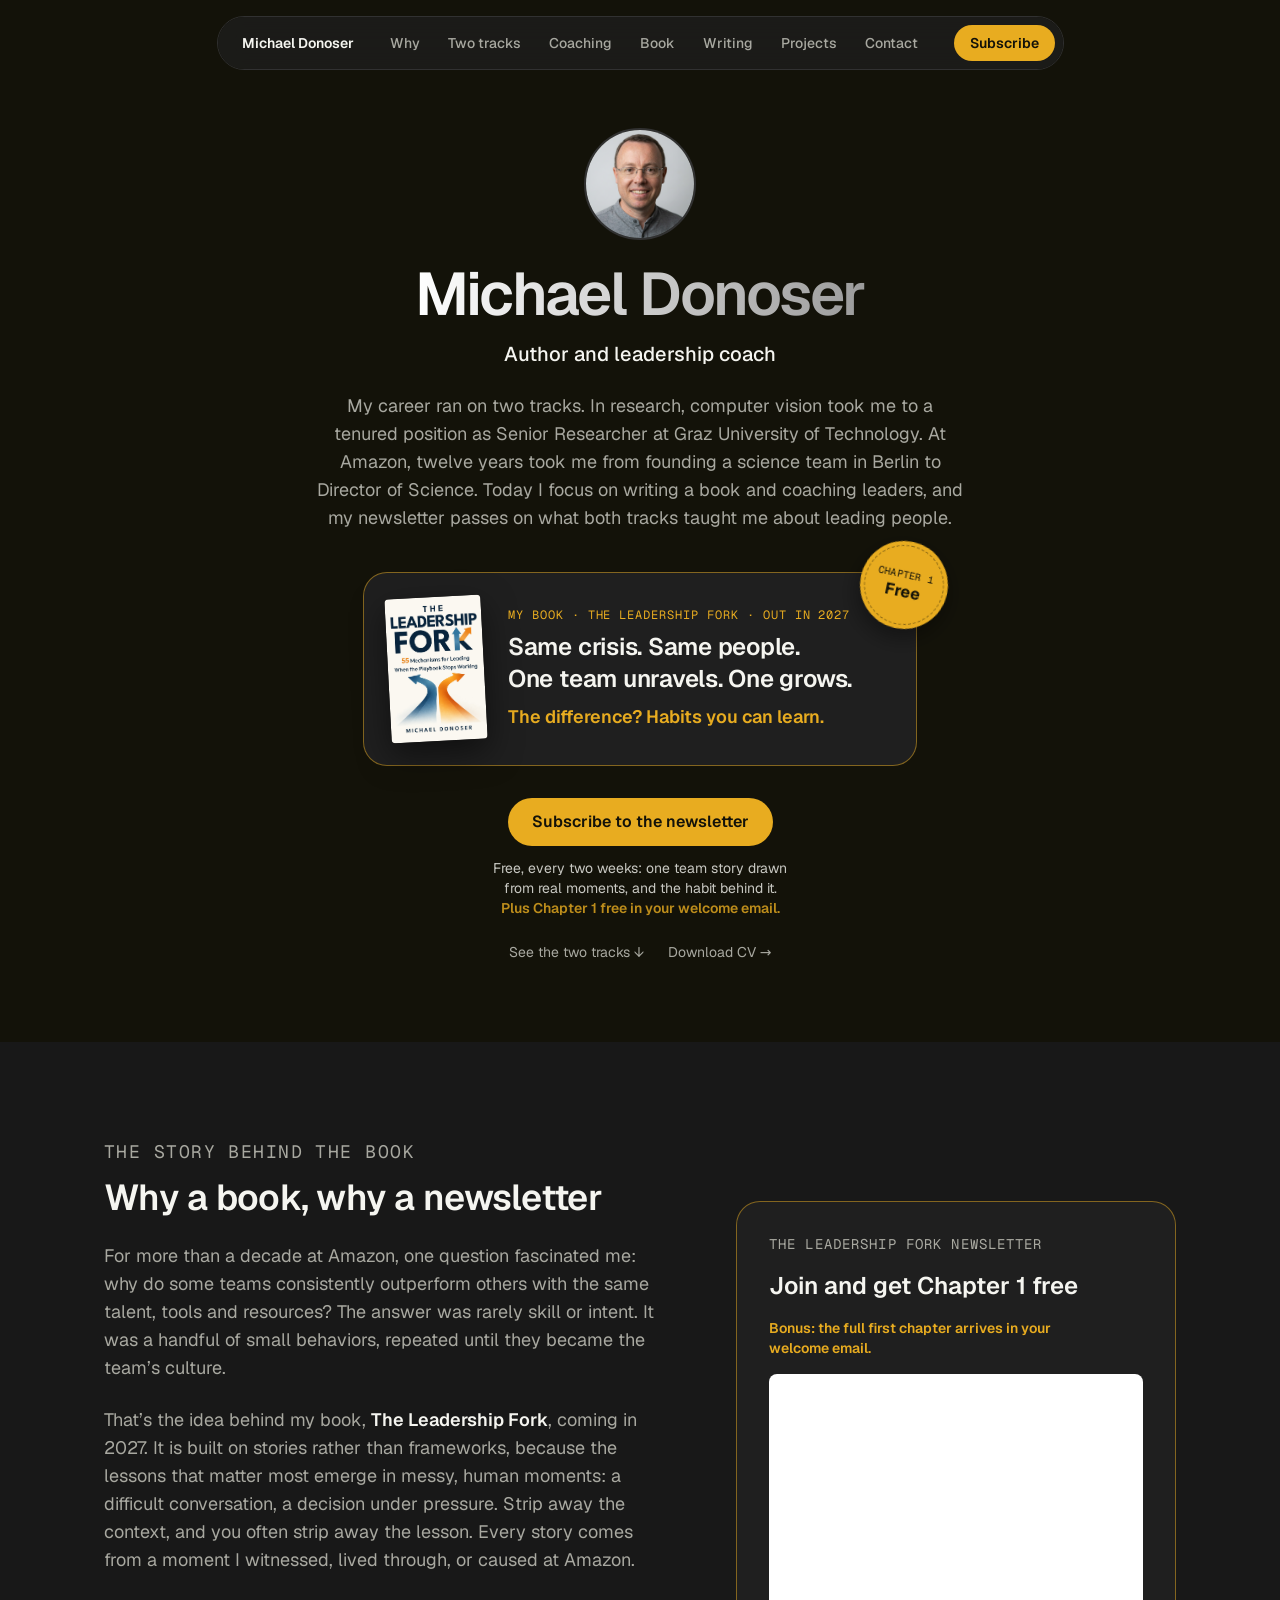
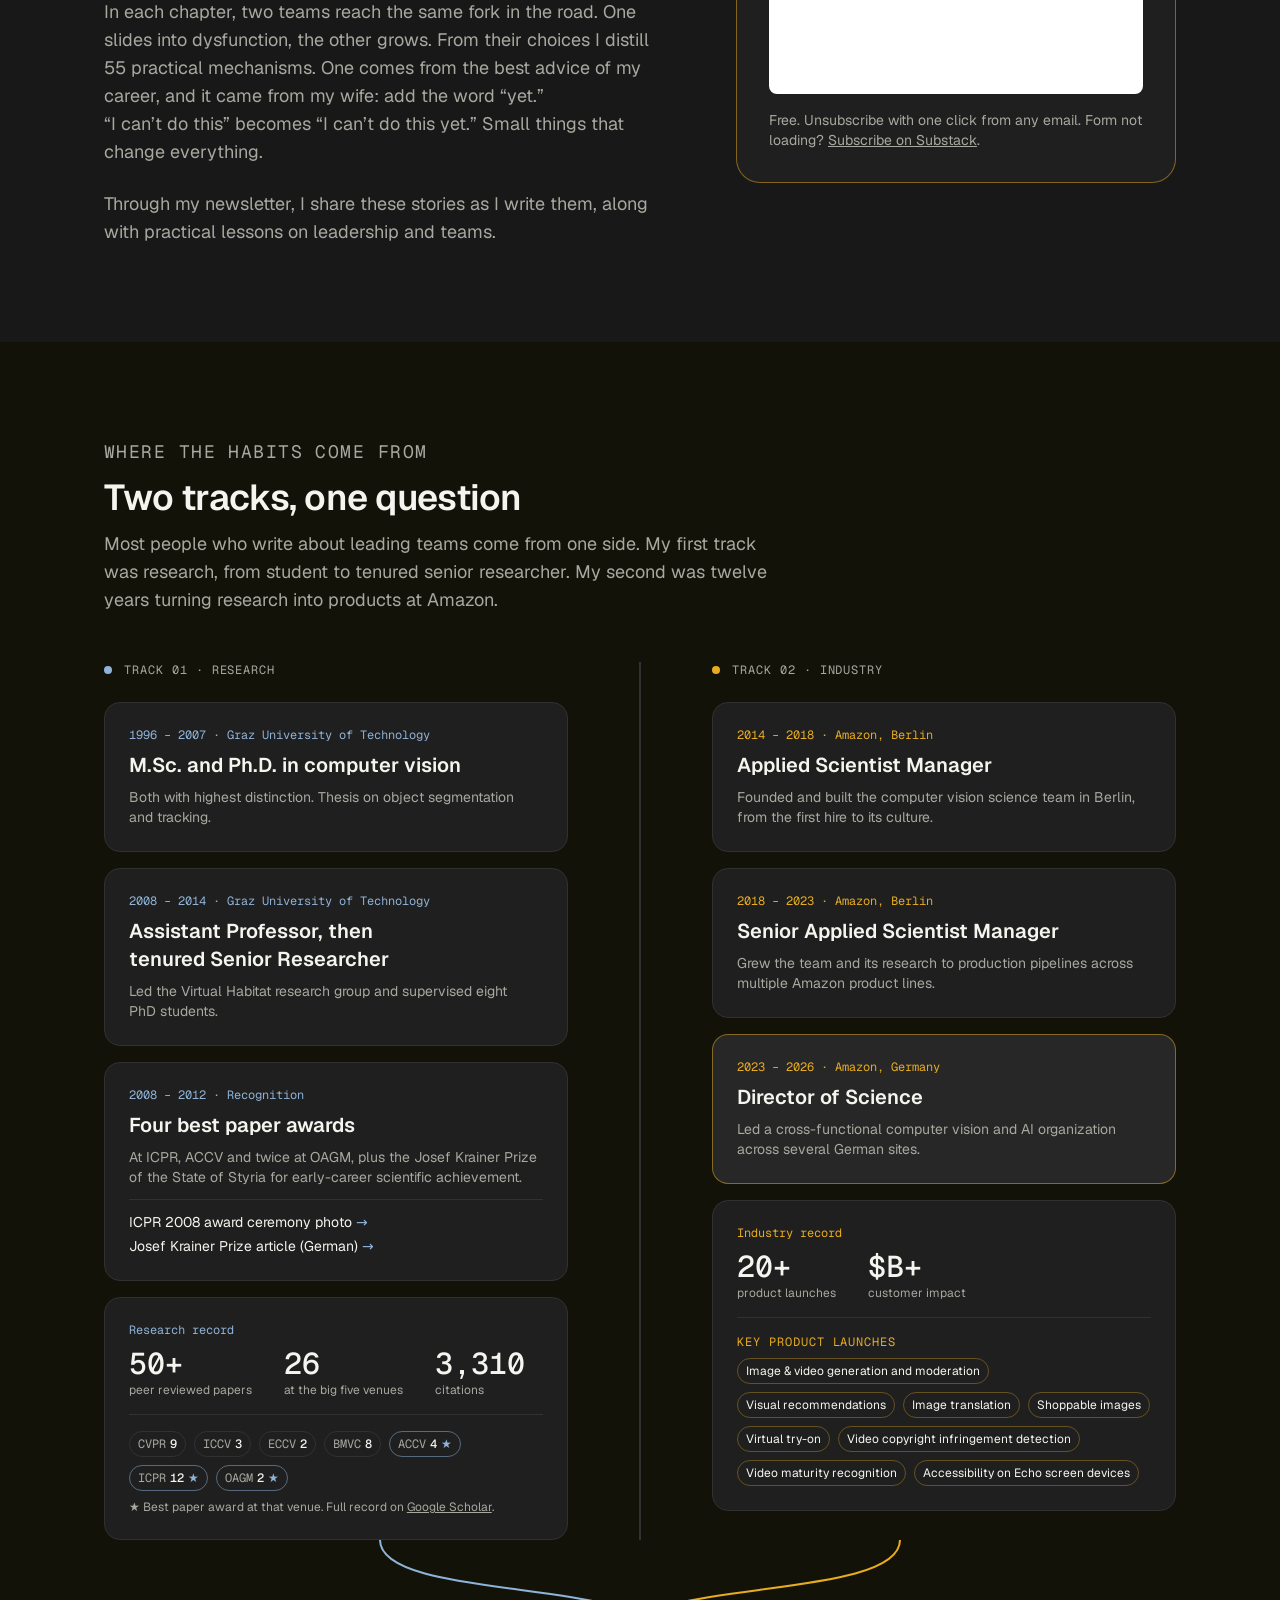
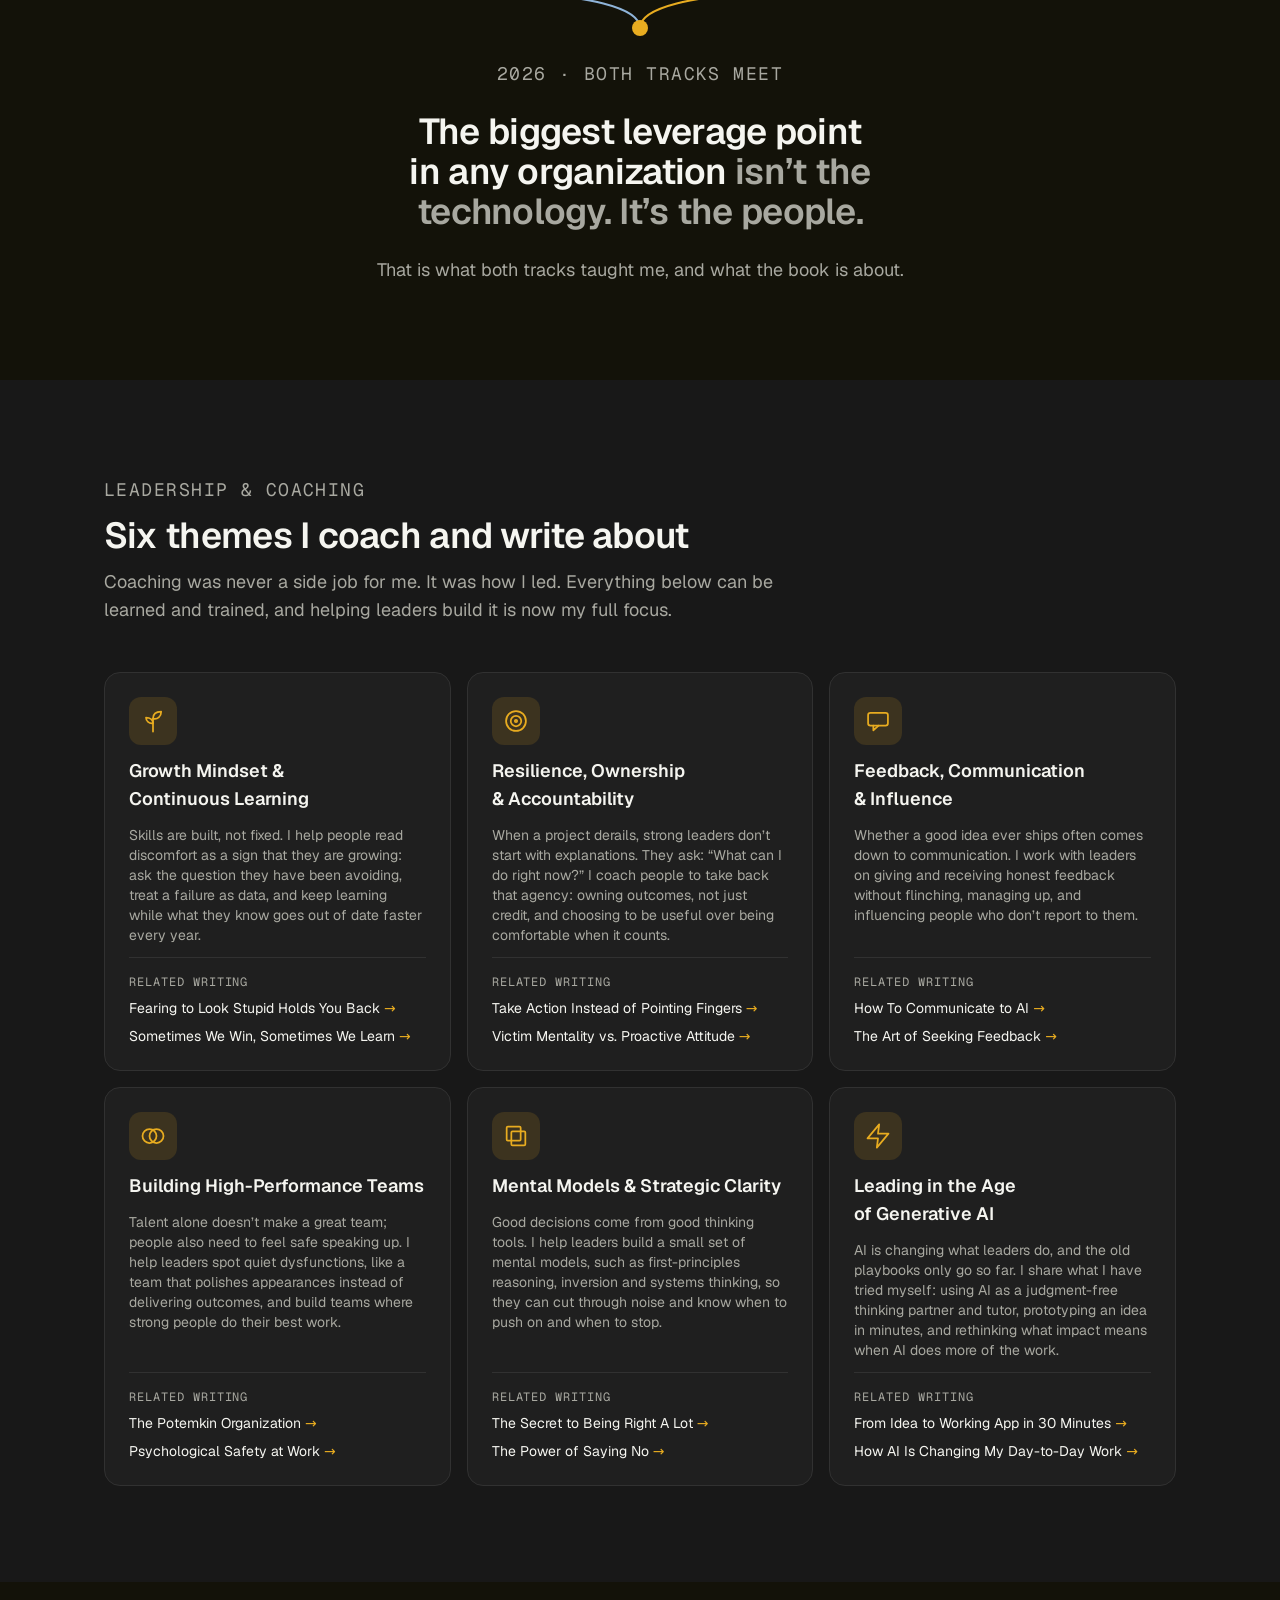
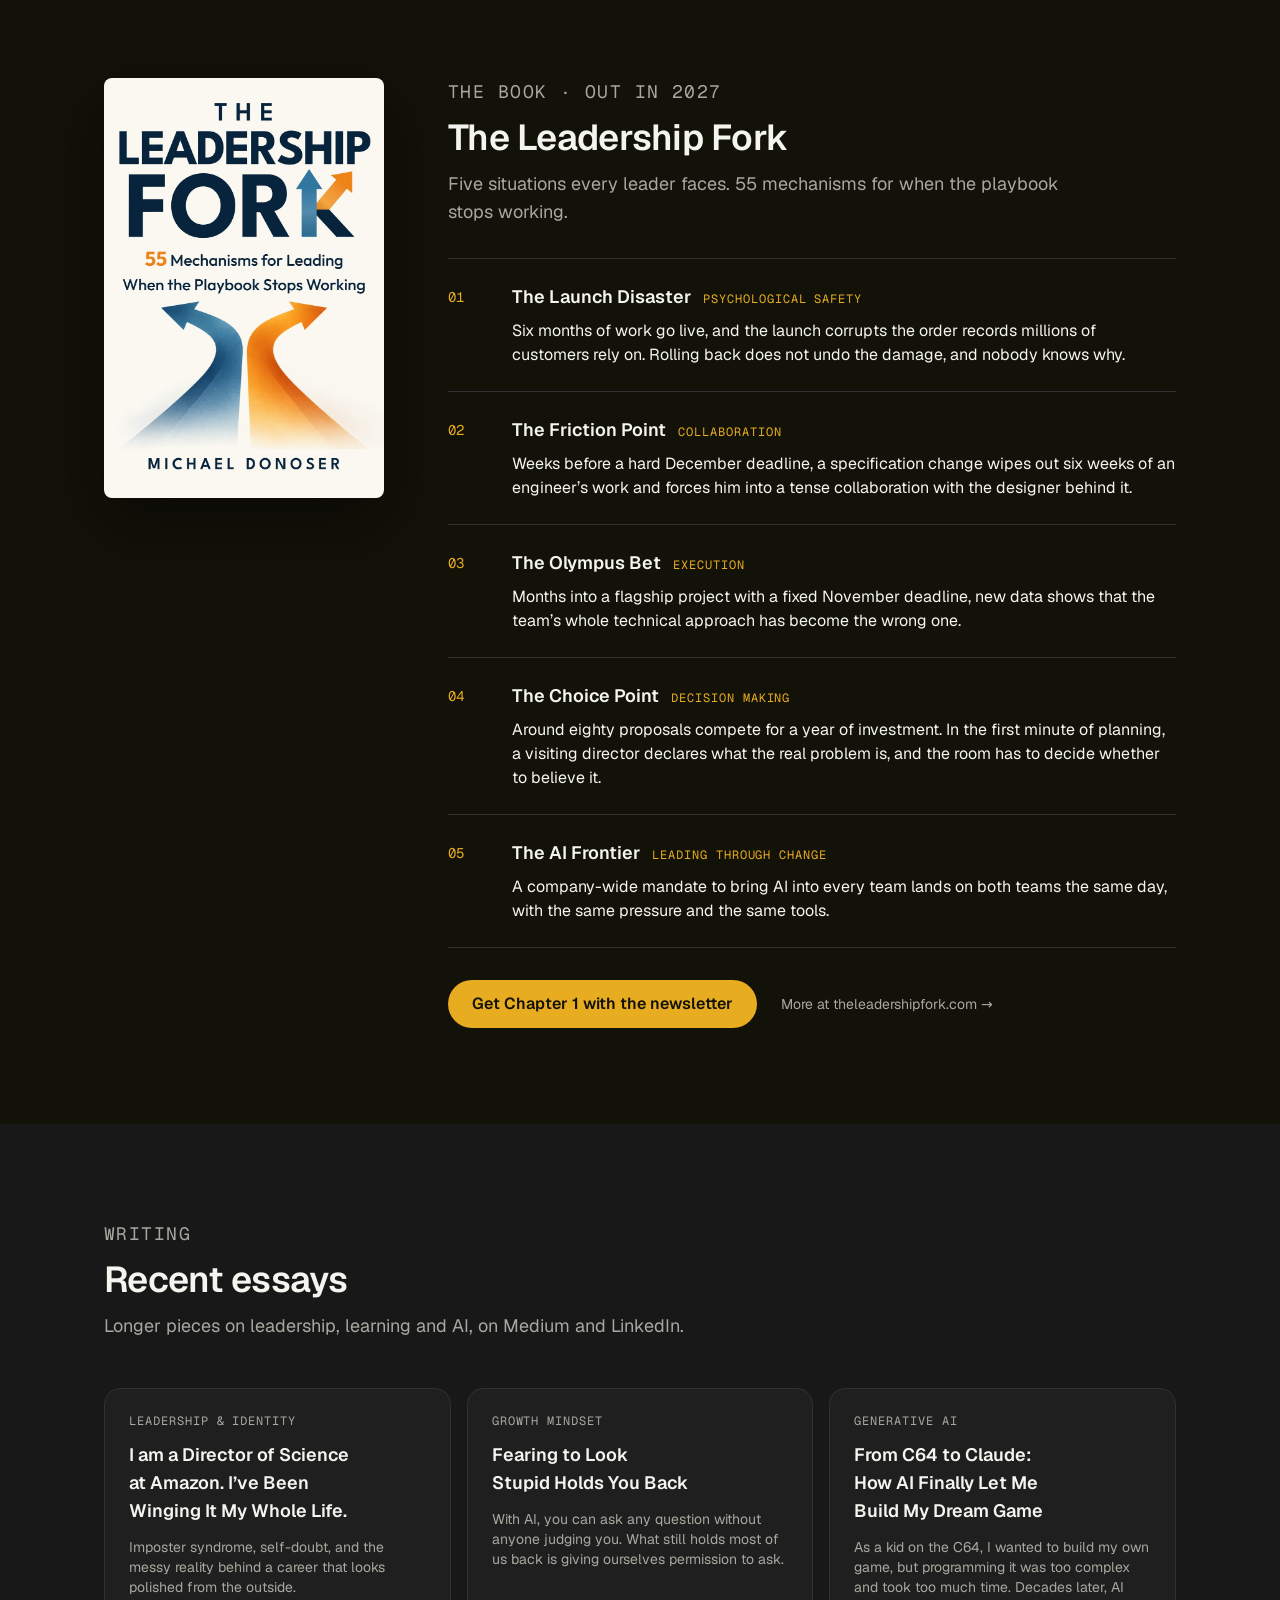
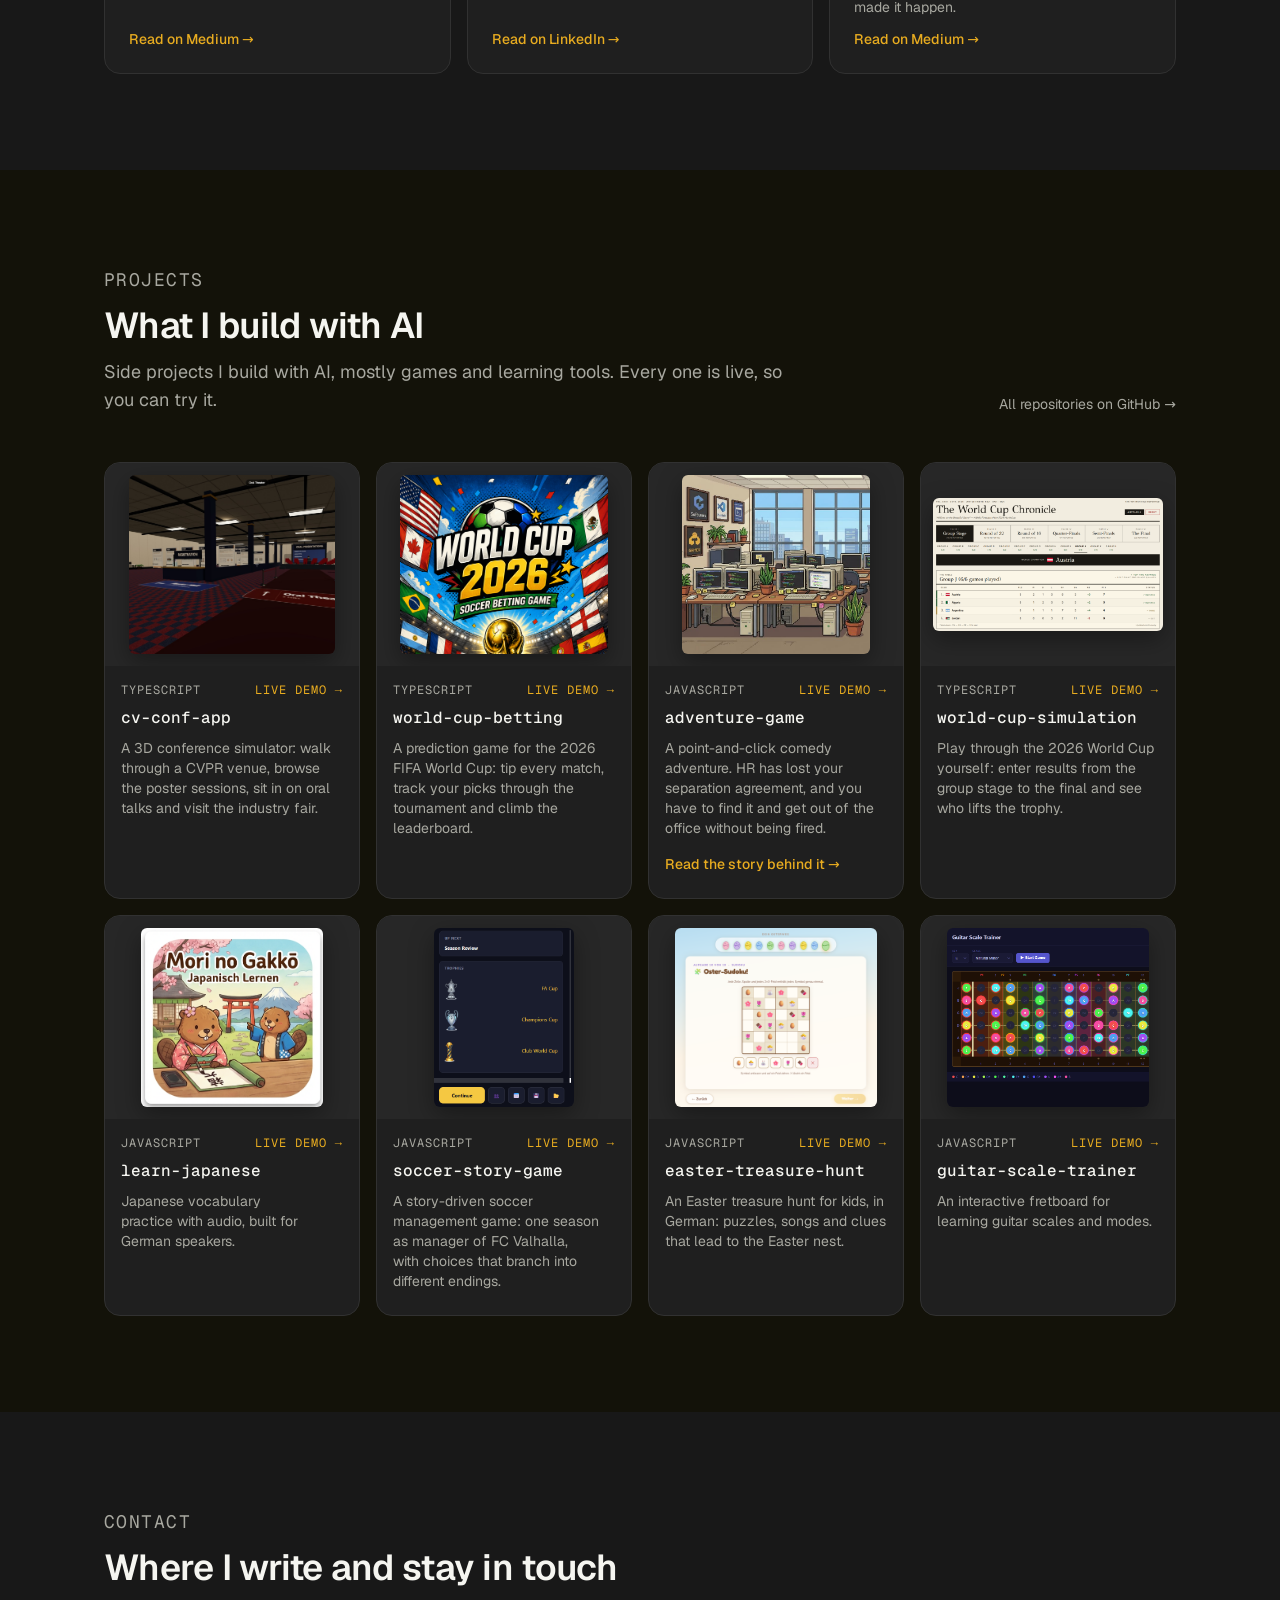
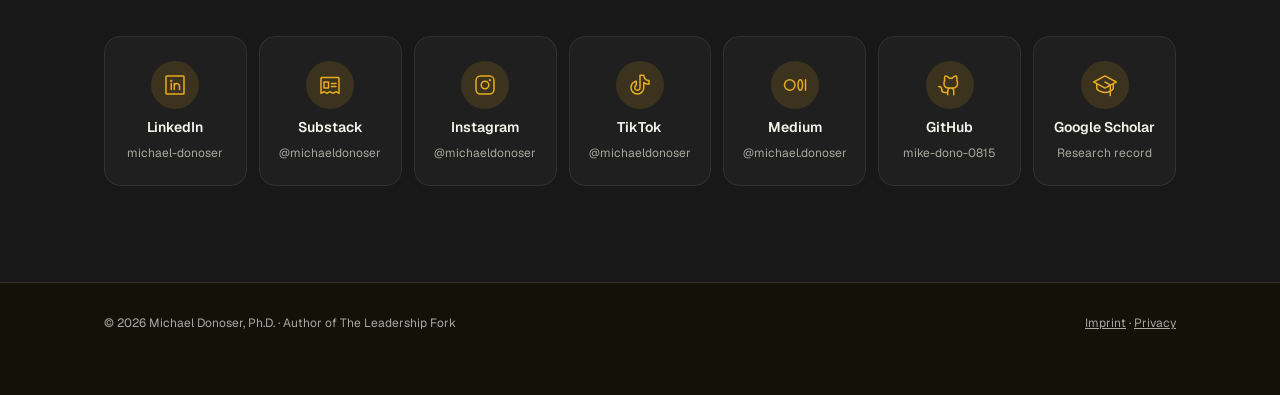
==== commit 485090df: "Align launch count, LinkedIn link, story wording and spelling with the book site - 20+ product launc" ====
--- a/index.html
+++ b/index.html
@@ -6,6 +6,8 @@
 <title>Michael Donoser, Ph.D. | Author of The Leadership Fork</title>
   <meta name="description" content="Michael Donoser, former Director of Science at Amazon, is writing The Leadership Fork: 55 mechanisms for leading when the playbook stops working. Subscribe to the biweekly newsletter.">
   <link rel="icon" type="image/svg+xml" href="favicon.svg">
+  <link rel="apple-touch-icon" href="img/apple-touch-icon.png">
+  <meta name="theme-color" content="#131209">
   <link rel="canonical" href="https://mike-dono-0815.github.io/homepage/">
   <meta name="robots" content="index, follow">
   <meta name="author" content="Michael Donoser">
@@ -359,7 +361,7 @@
       </a>
       <div class="hero-cta">
         <a class="btn btn-gold" href="#newsletter" aria-describedby="hero-note">Subscribe to the newsletter</a>
-        <p class="note" id="hero-note">Free, every two weeks: one real team story and the habit behind it. <strong>Plus Chapter 1 free in your welcome email.</strong></p>
+        <p class="note" id="hero-note">Free, every two weeks: one team story drawn from real moments, and the habit behind it. <strong>Plus Chapter 1 free in your welcome email.</strong></p>
       </div>
       <div class="hero-links">
         <a class="link-quiet" href="#tracks">See the two tracks &darr;</a>
@@ -460,16 +462,16 @@
           <article class="t-card highlight reveal">
             <span class="when">2023 – 2026 · Amazon, Germany</span>
             <h3>Director of Science</h3>
-            <p>Led a cross-functional computer vision and AI organisation across several German sites.</p>
+            <p>Led a cross-functional computer vision and AI organization across several German sites.</p>
           </article>
           <article class="t-card reveal">
             <span class="when">Industry record</span>
             <div class="t-stats">
-              <div><strong>25+</strong><span>production launches</span></div>
+              <div><strong>20+</strong><span>product launches</span></div>
               <div><strong>$B+</strong><span>customer impact</span></div>
             </div>
-            <p class="mono launches-label">Key production launches</p>
-            <ul class="venues launches" aria-label="Key production launches">
+            <p class="mono launches-label">Key product launches</p>
+            <ul class="venues launches" aria-label="Key product launches">
               <li>Image &amp; video generation and moderation</li>
               <li>Visual recommendations</li>
               <li>Image translation</li>
@@ -490,7 +492,7 @@
           <circle class="meet" cx="280" cy="88" r="8"/>
         </svg>
         <p class="mono mono-gold">2026 · Both tracks meet</p>
-        <h3>The biggest leverage point in any organisation <span class="dim">isn&rsquo;t the technology. It&rsquo;s the people.</span></h3>
+        <h3>The biggest leverage point in any organization <span class="dim">isn&rsquo;t the technology. It&rsquo;s the people.</span></h3>
         <p>That is what both tracks taught me, and what the book is about.</p>
       </div>
     </div>
@@ -731,7 +733,7 @@
         <h2>Where I write and stay in touch</h2>
       </div>
       <div class="socials reveal">
-        <a class="social" href="https://www.linkedin.com/in/michael-donoser-17449458/" target="_blank" rel="noopener">
+        <a class="social" href="https://www.linkedin.com/in/michael-donoser/" target="_blank" rel="noopener">
           <span class="social-icon"><svg aria-hidden="true"><use href="#i-linkedin-logo"/></svg></span>
           <span class="social-name">LinkedIn</span>
           <span class="social-handle">michael-donoser</span>
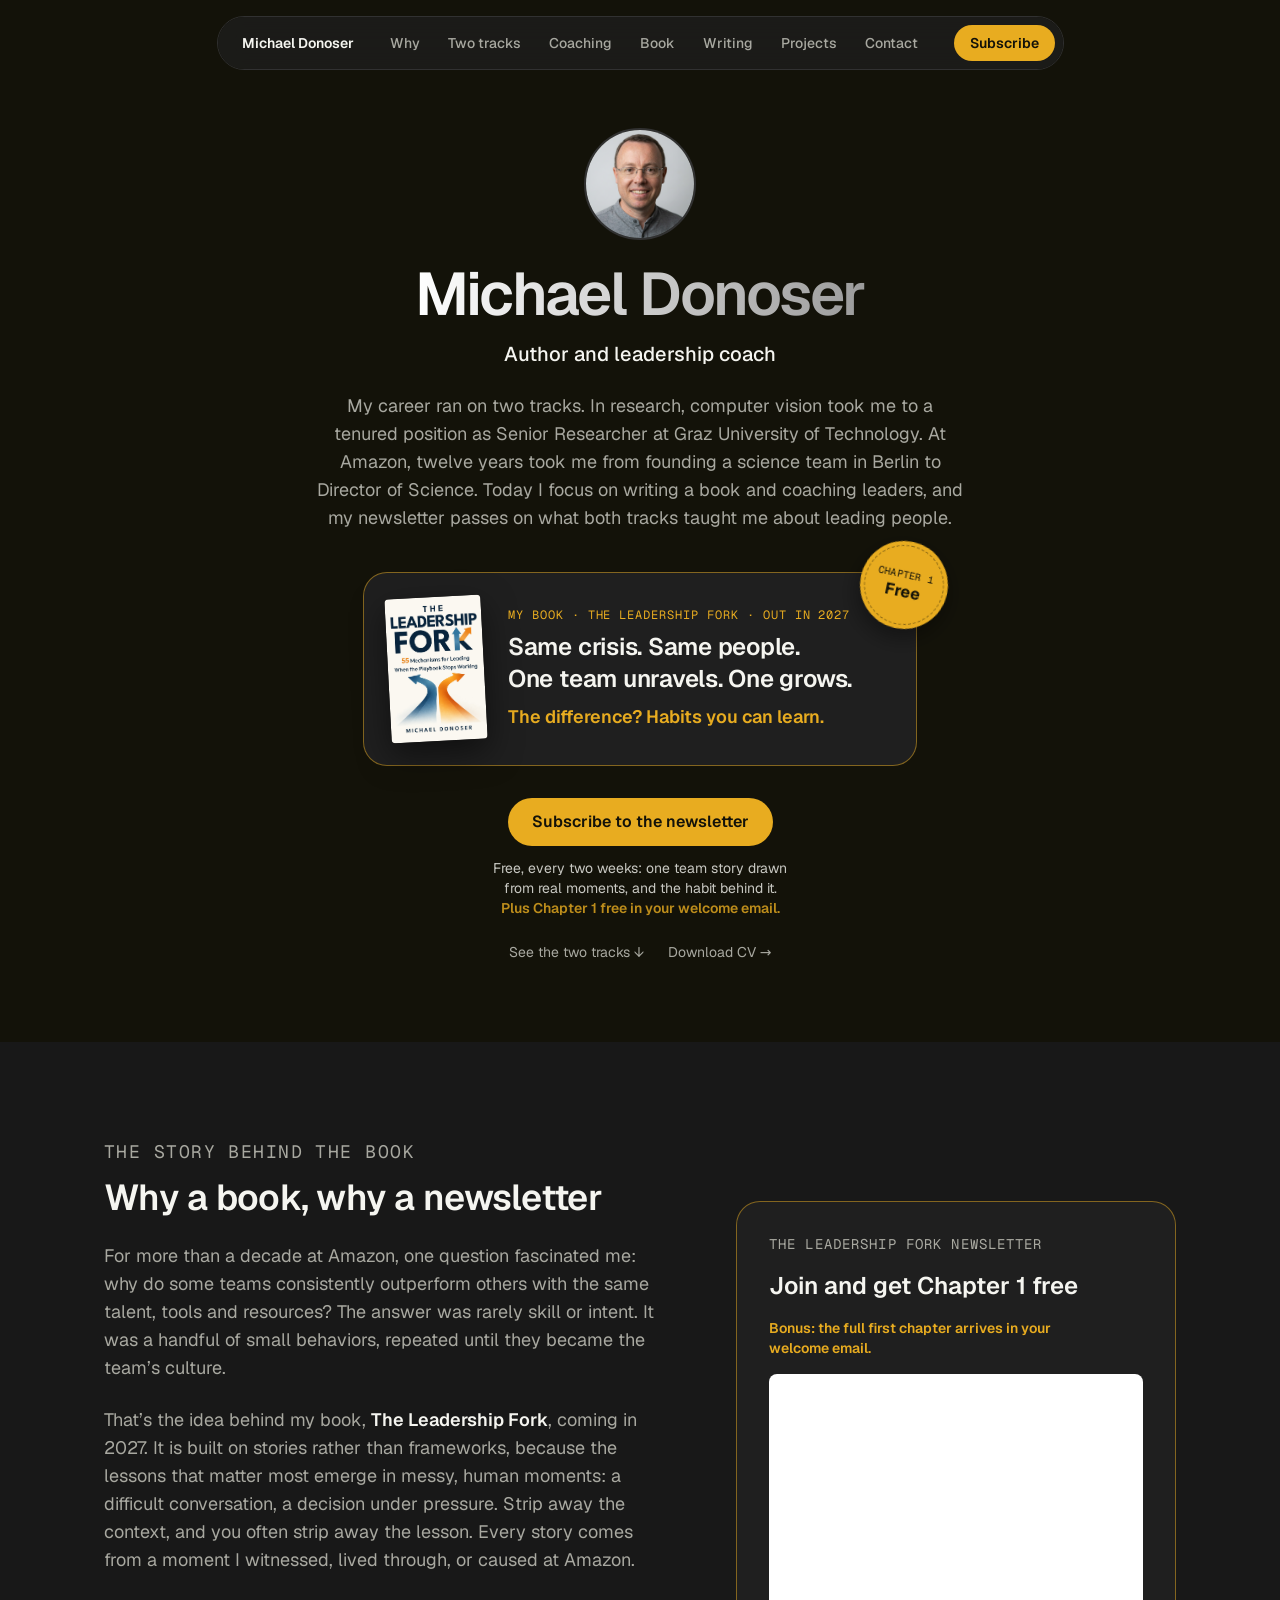
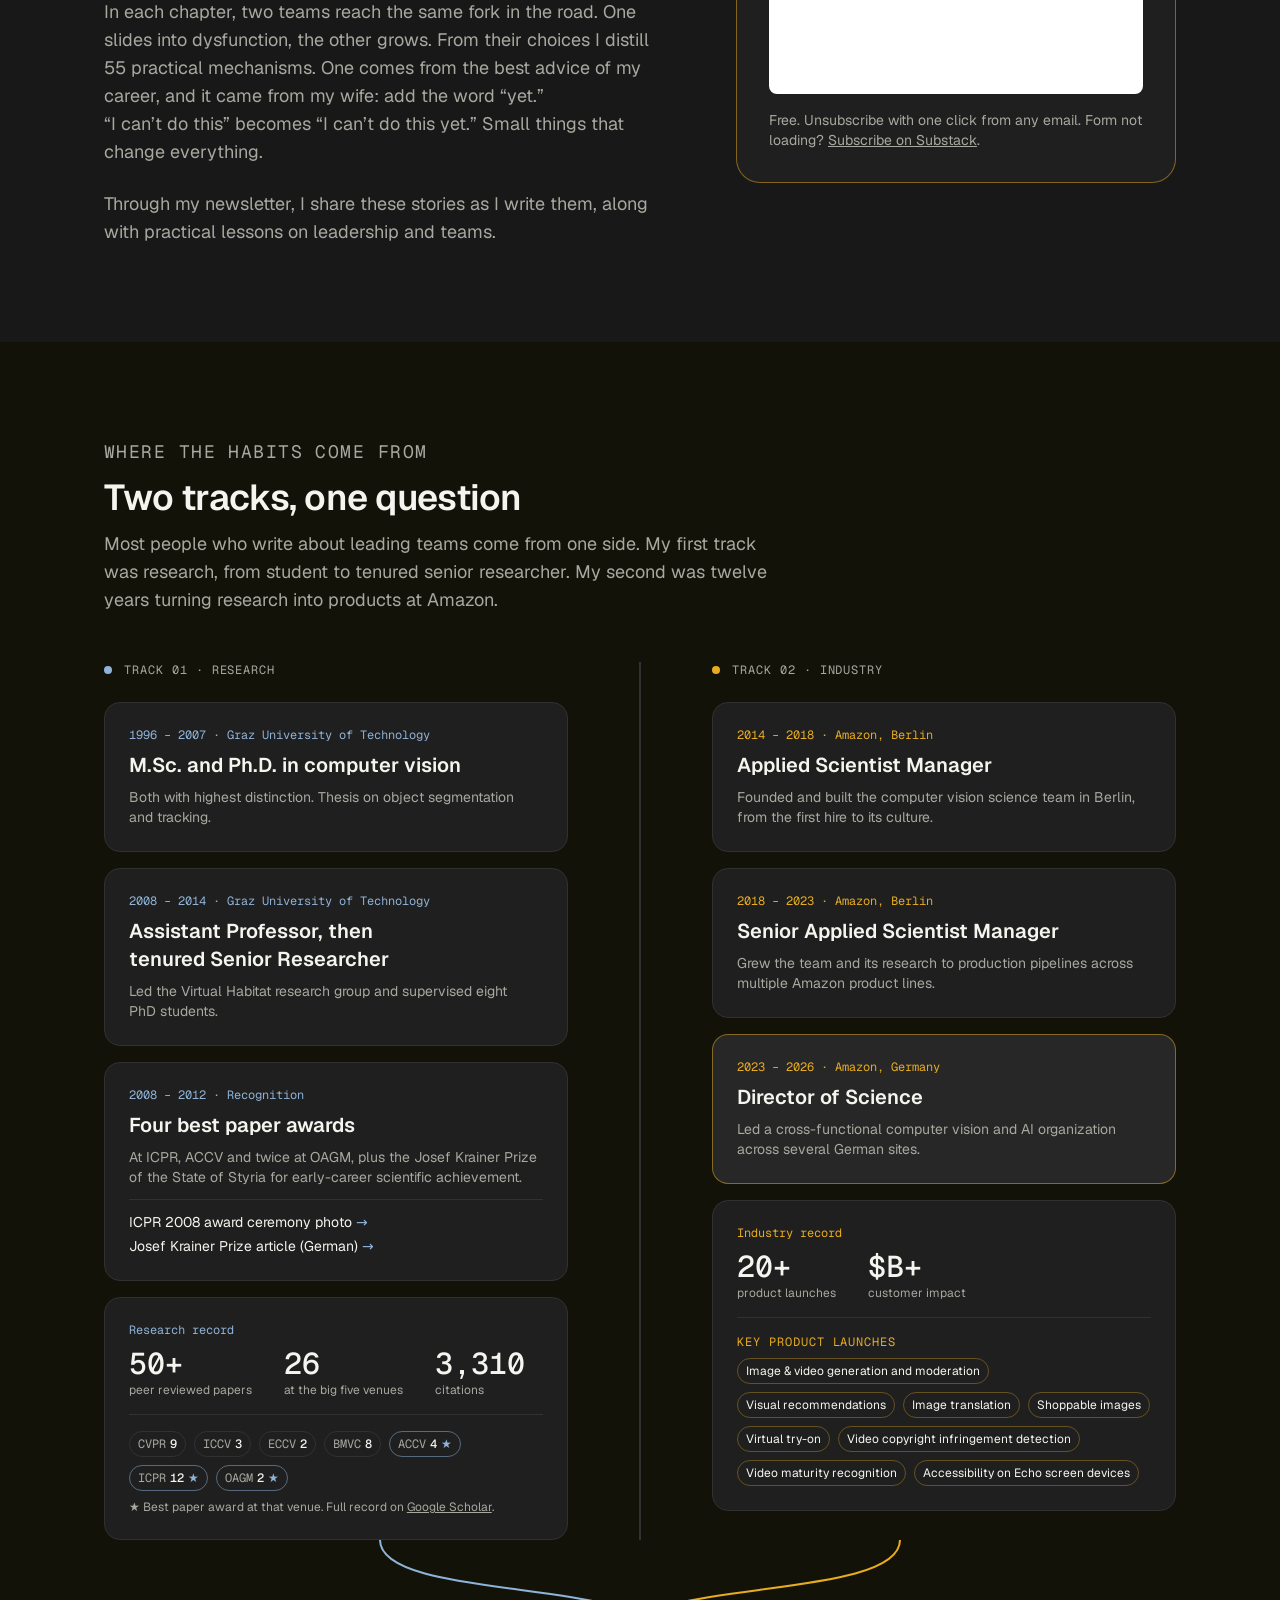
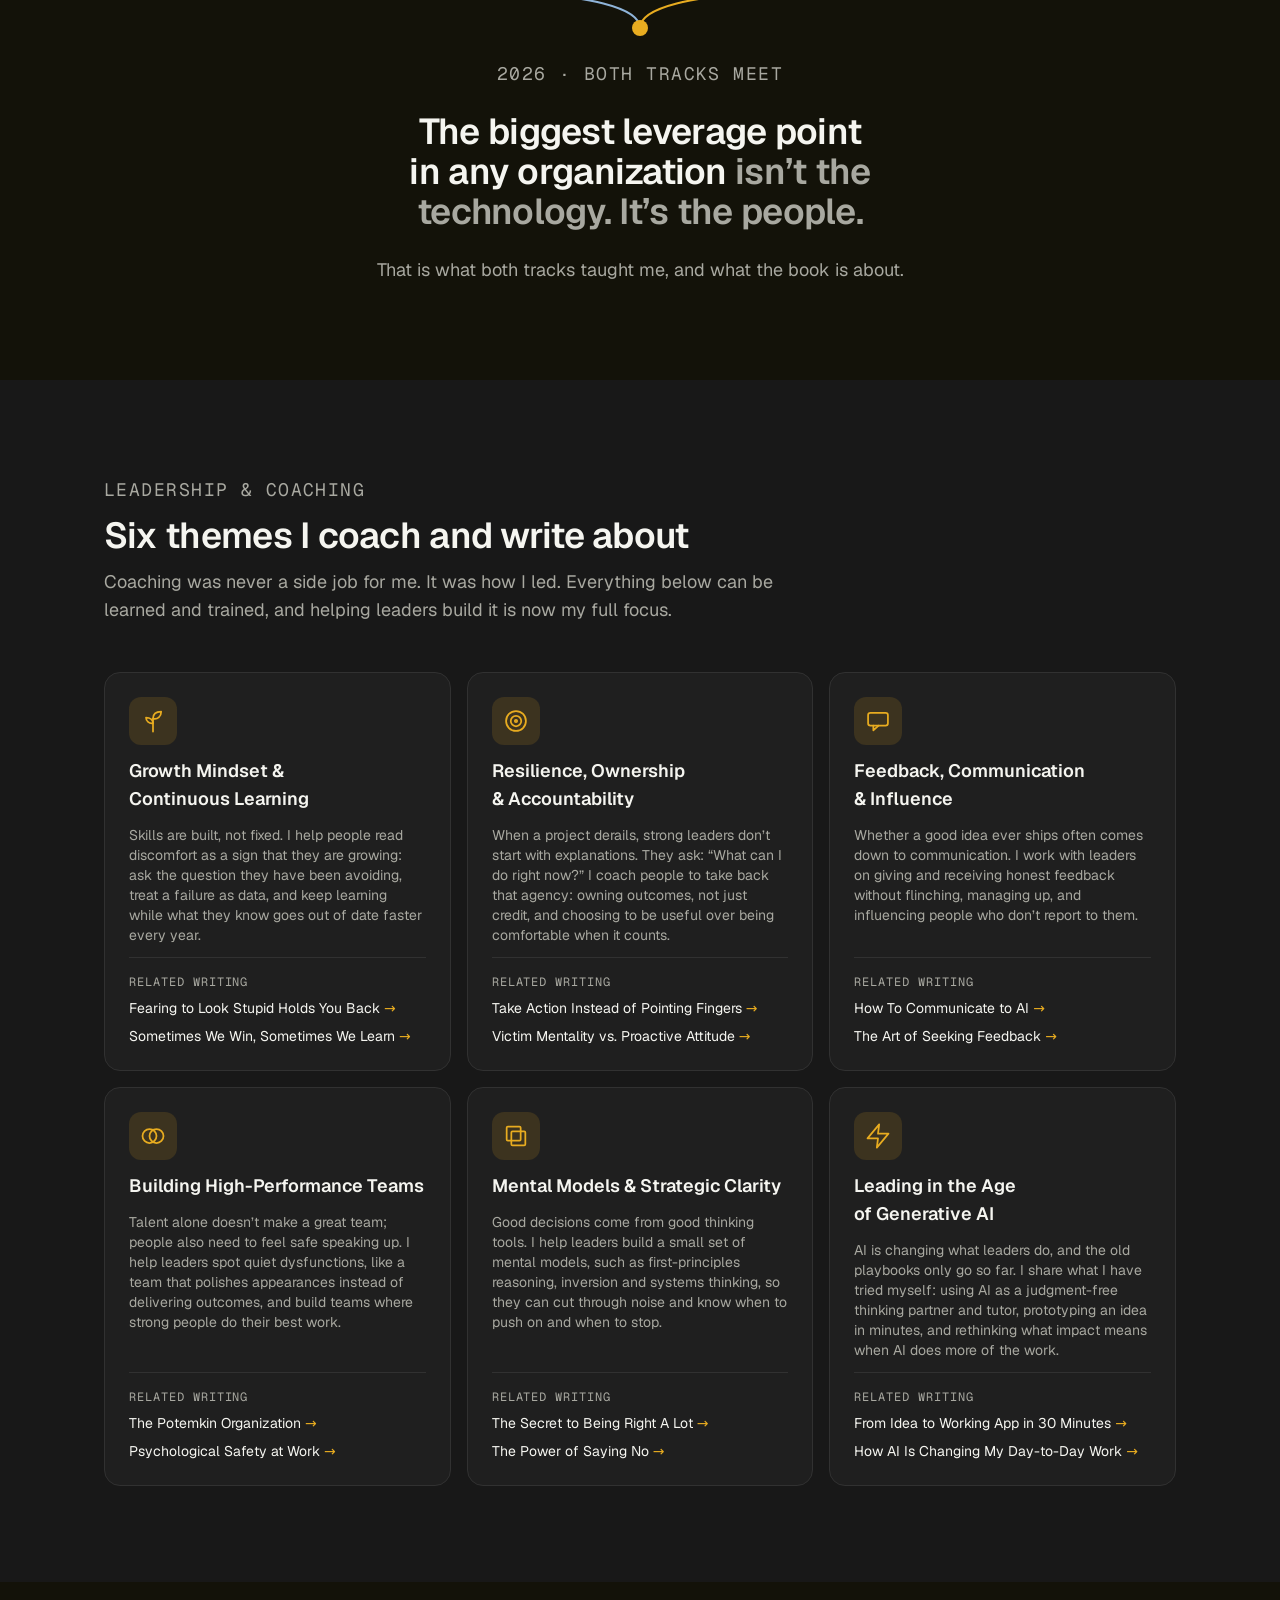
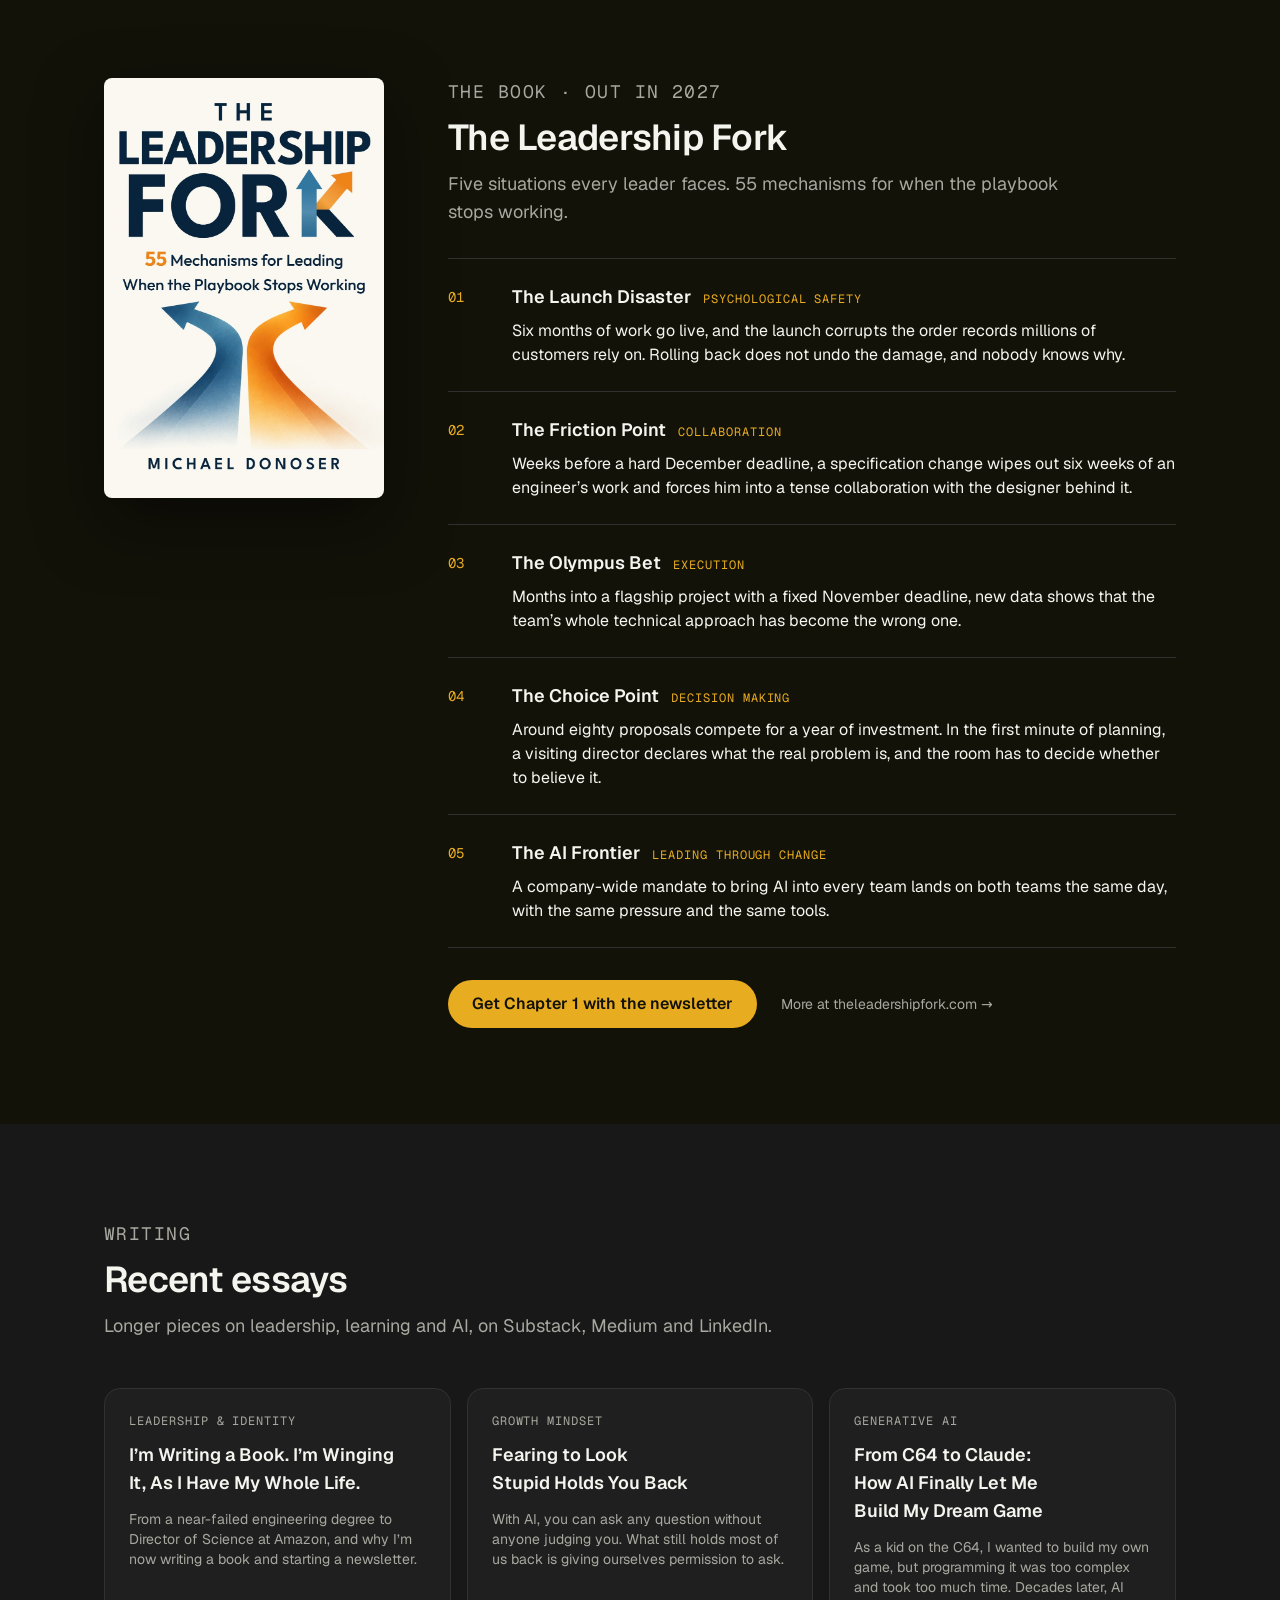
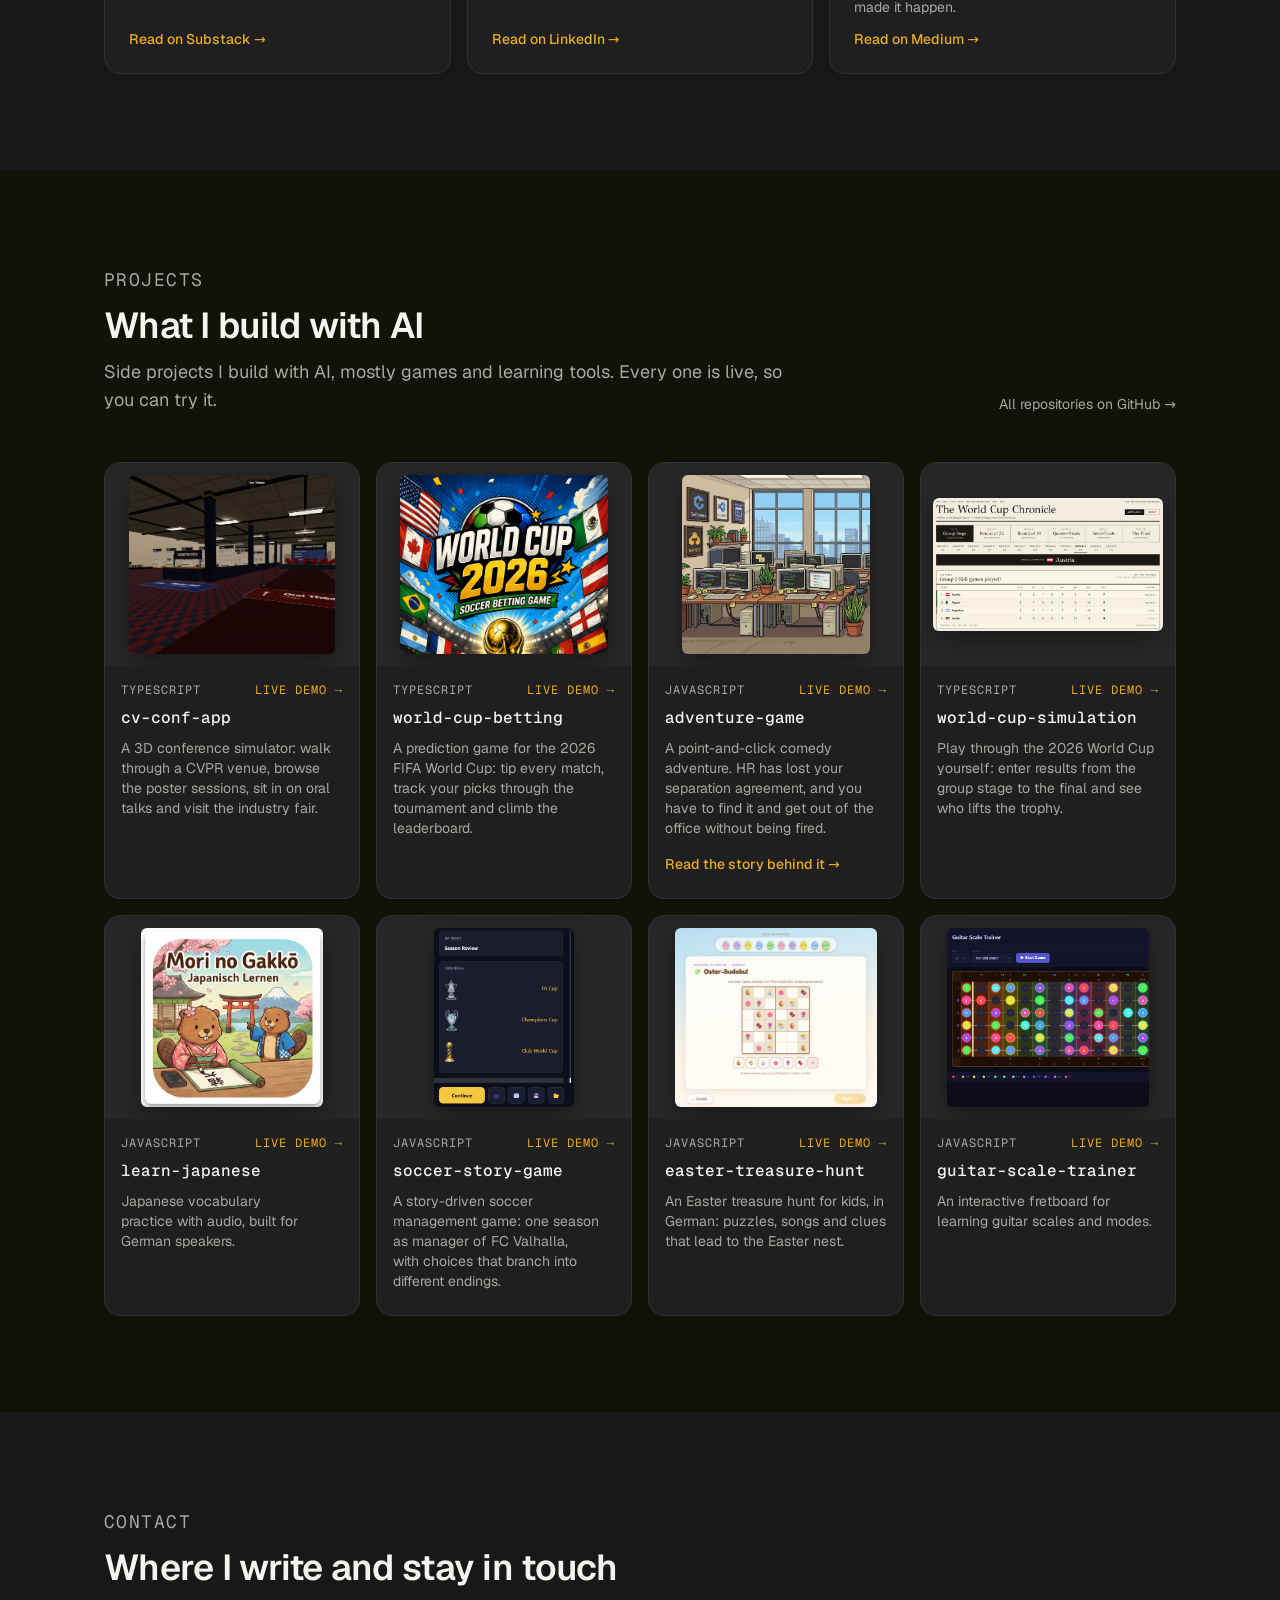
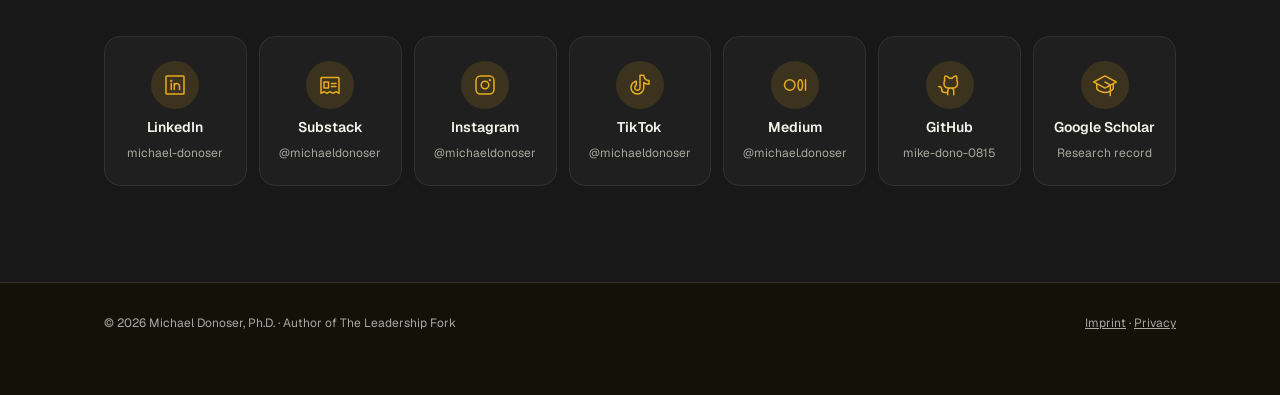
==== commit f93635d9: "Point Winging It essay card to the new Substack post Co-Authored-By: Claude Opus 5.5 <noreply@anthro" ====
--- a/index.html
+++ b/index.html
@@ -619,14 +619,14 @@
       <div class="section-head reveal">
         <p class="mono">Writing</p>
         <h2>Recent essays</h2>
-        <p>Longer pieces on leadership, learning and AI, on Medium and LinkedIn.</p>
+        <p>Longer pieces on leadership, learning and AI, on Substack, Medium and LinkedIn.</p>
       </div>
       <div class="posts">
-        <a class="post reveal" href="https://medium.com/age-of-awareness/i-am-a-director-of-science-at-amazon-ive-been-winging-it-my-whole-life-dac6ebc17beb" target="_blank" rel="noopener">
+        <a class="post reveal" href="https://theleadershipfork.substack.com/p/im-writing-a-book-im-winging-it-as" target="_blank" rel="noopener">
           <span class="mono">Leadership &amp; identity</span>
-          <h3>I am a Director of Science at Amazon. I&rsquo;ve Been Winging It My Whole Life.</h3>
-          <p>Imposter syndrome, self-doubt, and the messy reality behind a career that looks polished from the outside.</p>
-          <span class="more">Read on Medium &rarr;</span>
+          <h3>I&rsquo;m Writing a Book. I&rsquo;m Winging It, As I Have My Whole Life.</h3>
+          <p>From a near-failed engineering degree to Director of Science at Amazon, and why I&rsquo;m now writing a book and starting a newsletter.</p>
+          <span class="more">Read on Substack &rarr;</span>
         </a>
         <a class="post reveal" href="https://www.linkedin.com/posts/michael-donoser-17449458_artificialintelligence-ailearning-growthmindset-activity-7414689371649703936-IjMn" target="_blank" rel="noopener">
           <span class="mono">Growth mindset</span>
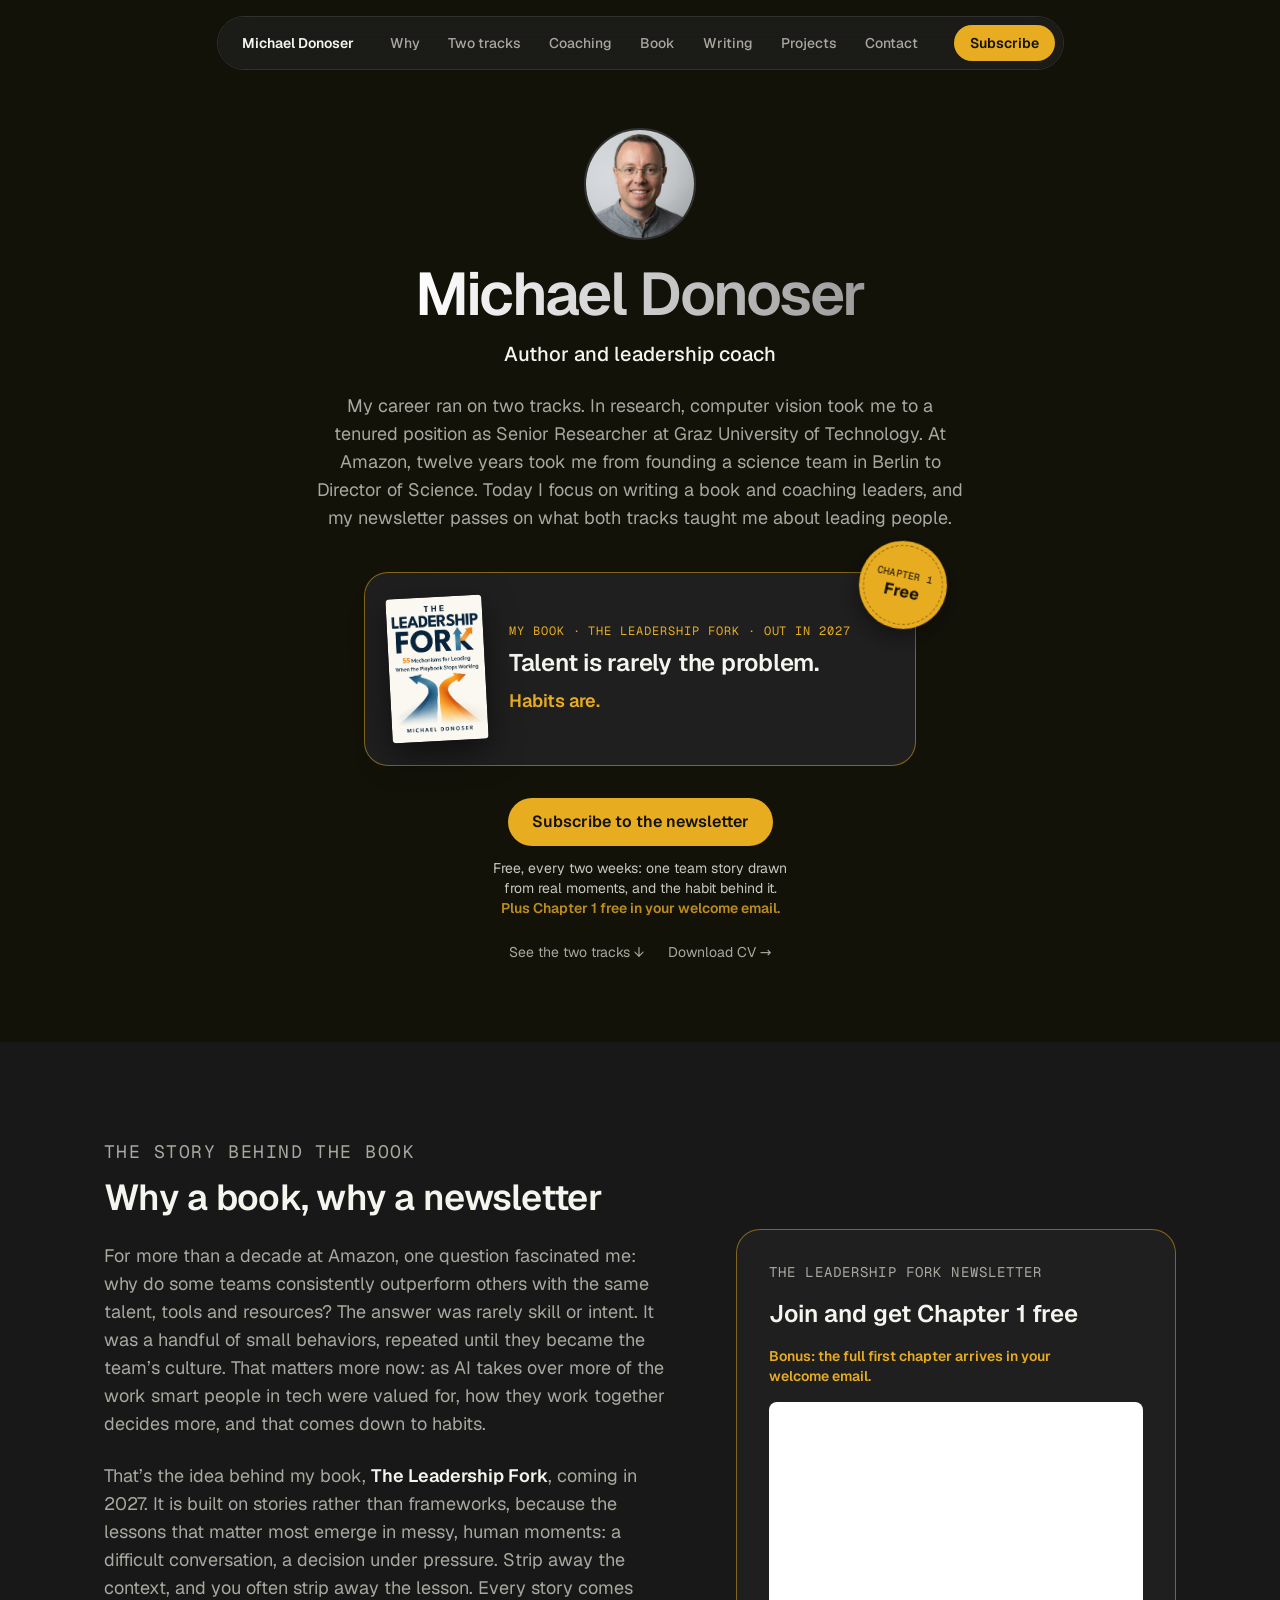
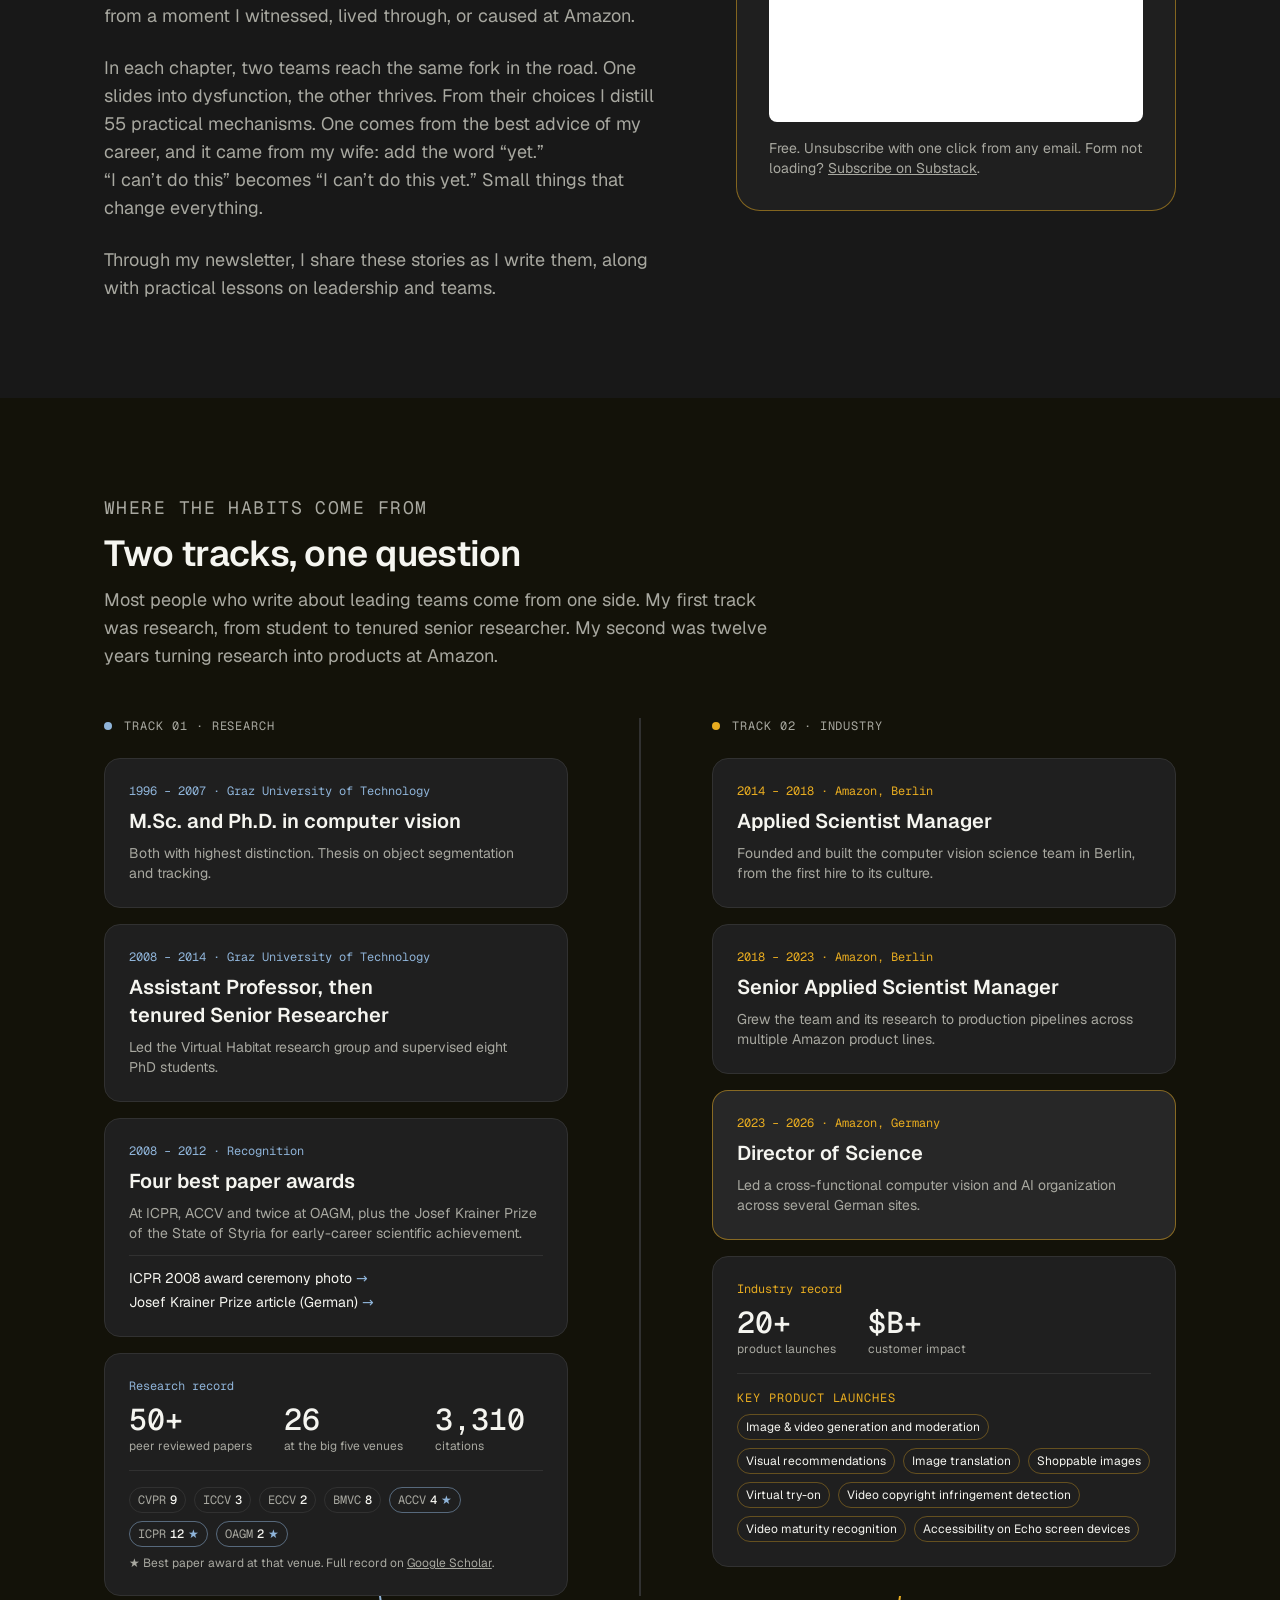
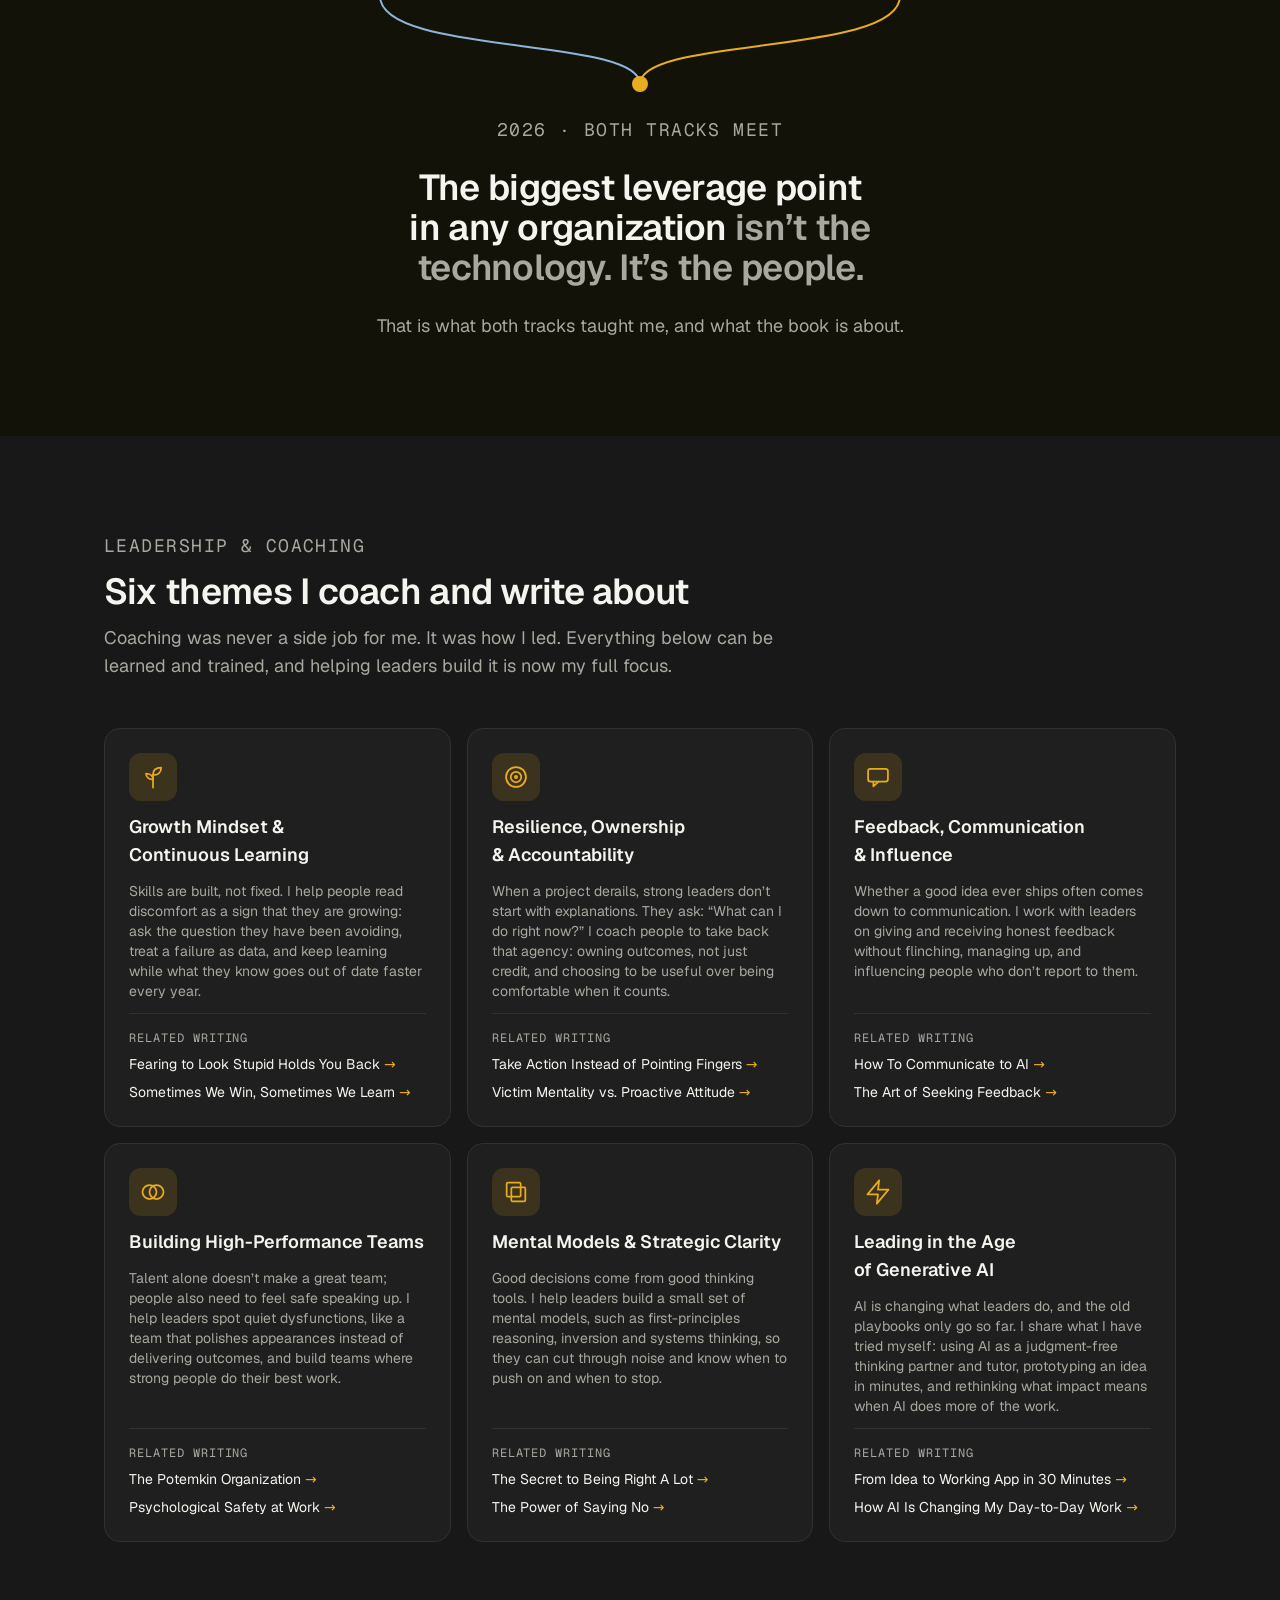
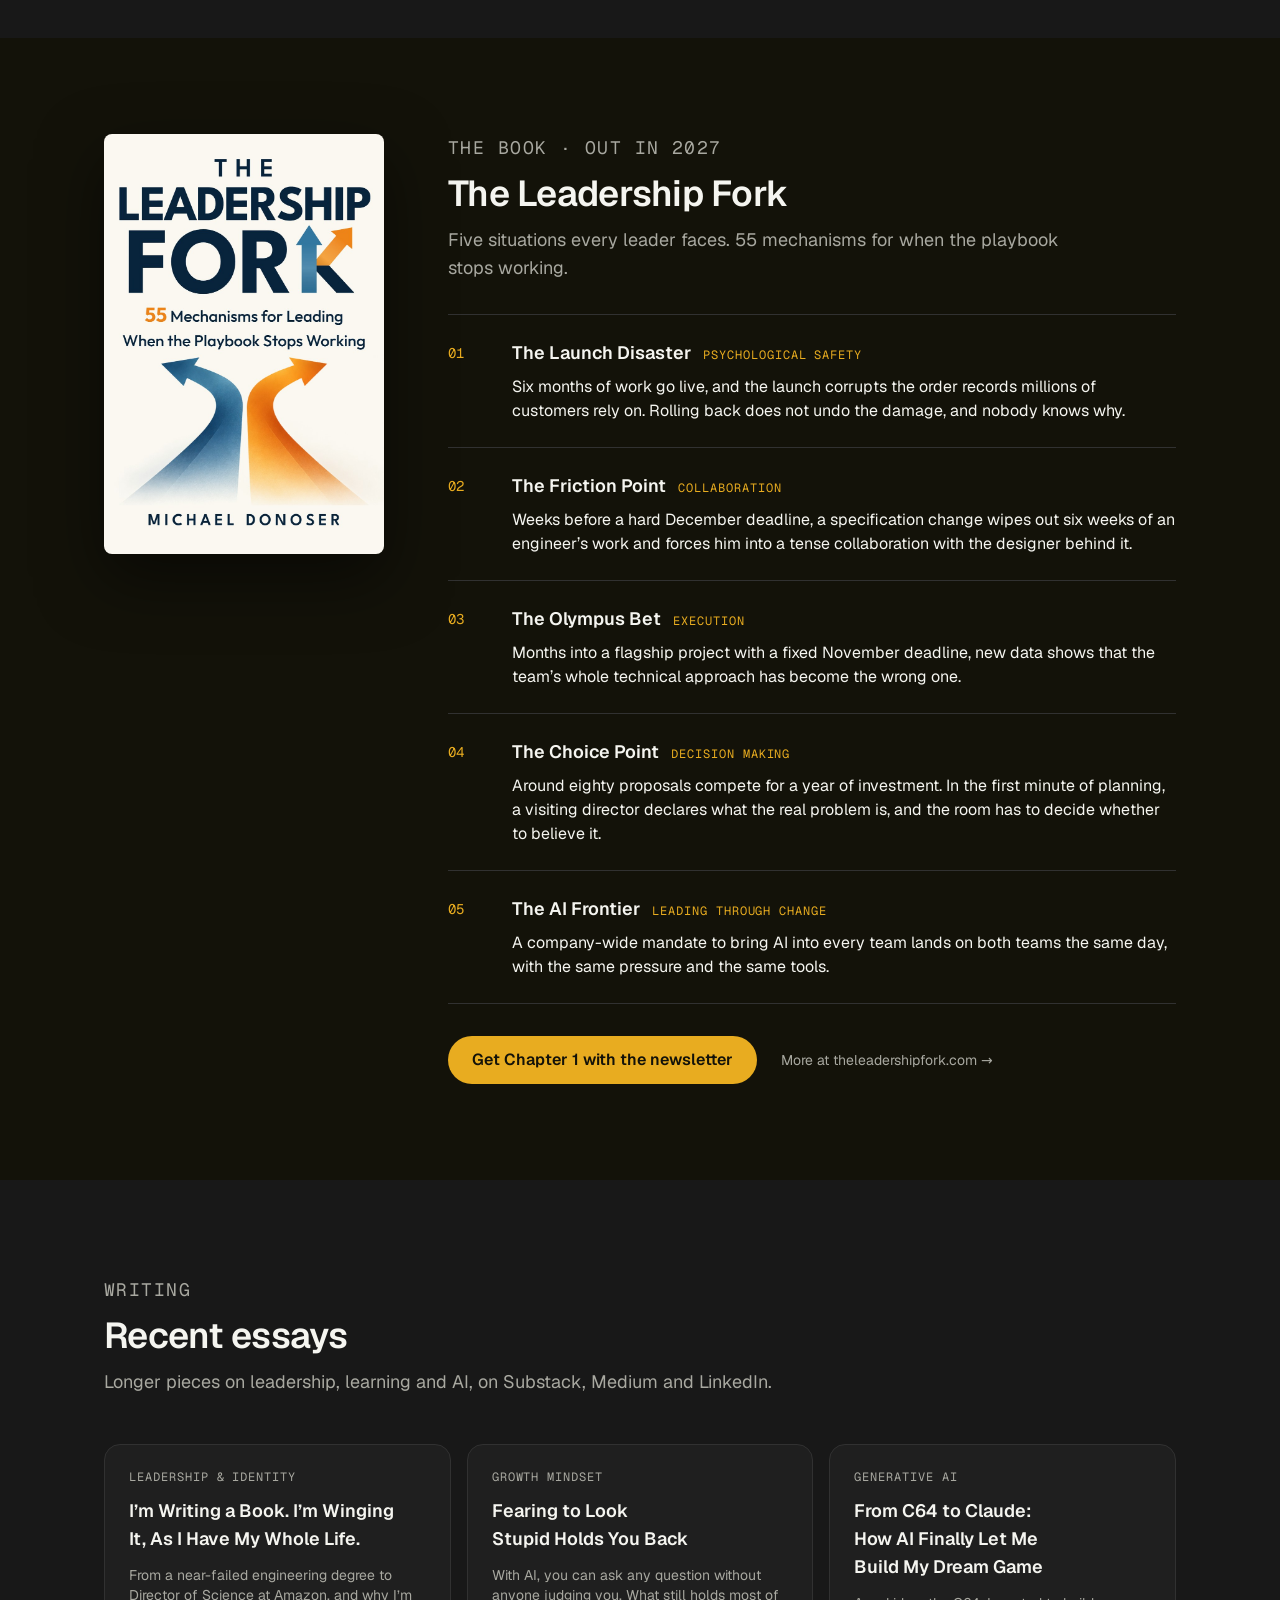
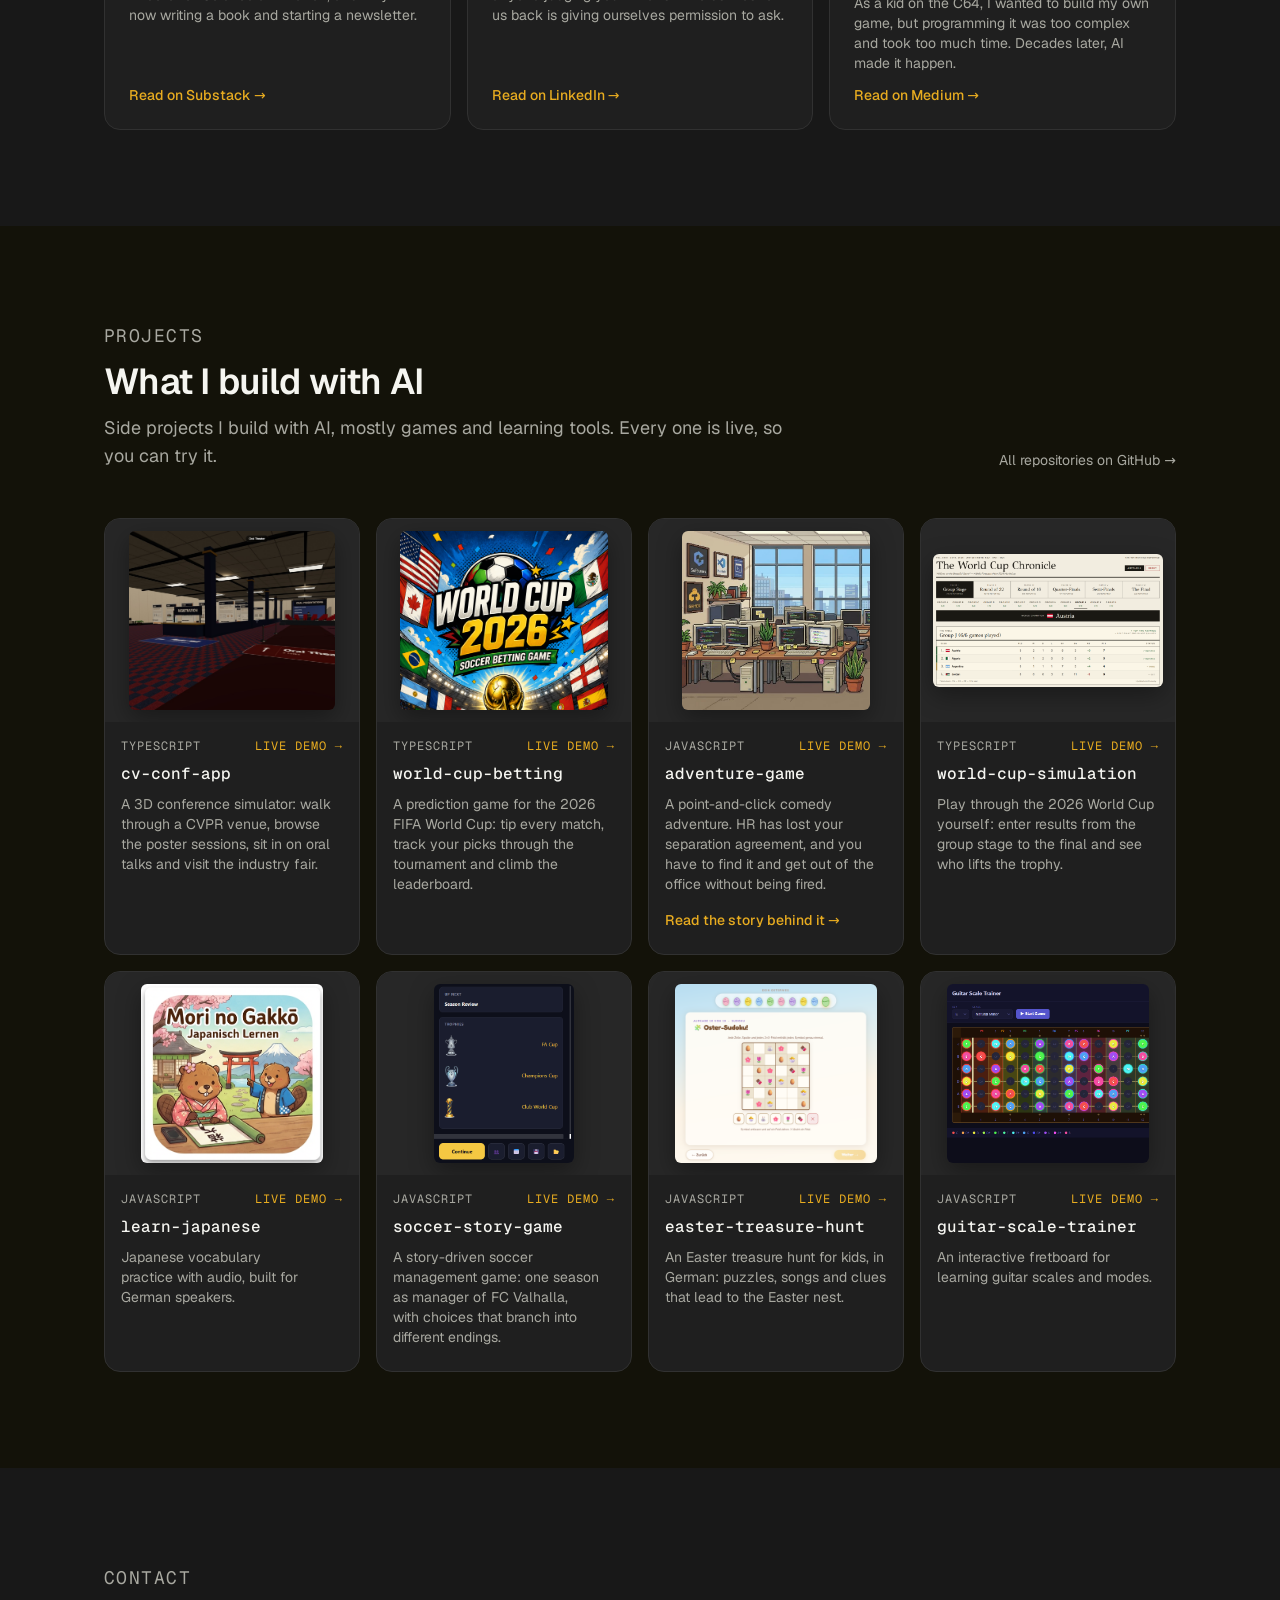
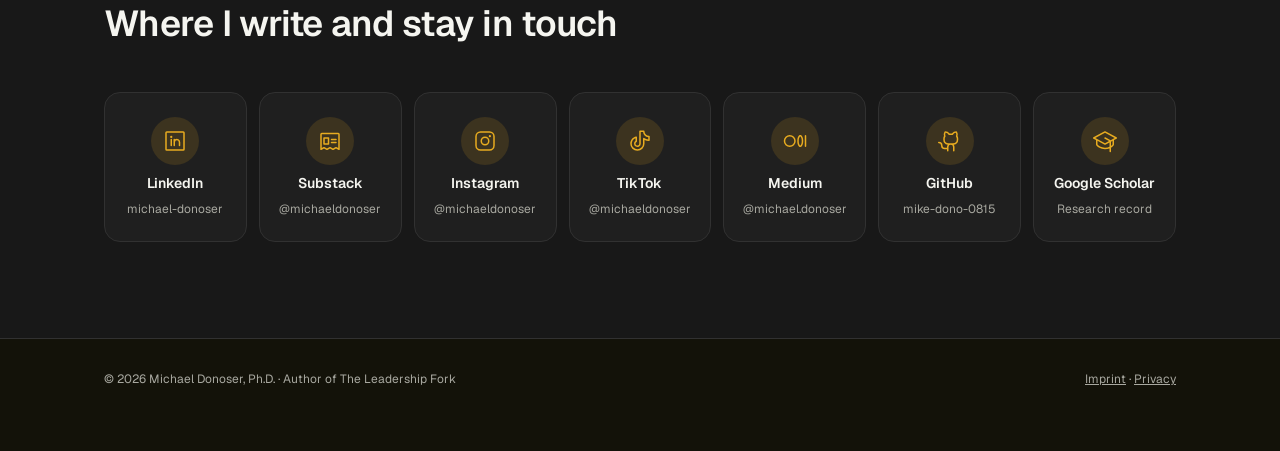
==== commit b8e44448: "Book card and share text lead with the new hook; add why now line Co-Authored-By: Claude Opus 5.5 <n" ====
--- a/index.html
+++ b/index.html
@@ -16,7 +16,7 @@
   <meta property="og:type" content="profile">
   <meta property="og:url" content="https://mike-dono-0815.github.io/homepage/">
   <meta property="og:title" content="Michael Donoser, Ph.D. | Author of The Leadership Fork">
-  <meta property="og:description" content="Same crisis. Same people. One team unravels. One grows. The difference? Habits you can learn. One leadership fork every two weeks from a former Amazon Director of Science.">
+  <meta property="og:description" content="Talent is rarely the problem. Habits are. One leadership fork every two weeks from a former Amazon Director of Science.">
   <meta property="og:image" content="https://mike-dono-0815.github.io/homepage/img/profile.png">
   <meta property="og:site_name" content="Michael Donoser">
   <meta property="og:locale" content="en_US">
@@ -24,7 +24,7 @@
   <!-- Twitter Card -->
   <meta name="twitter:card" content="summary">
   <meta name="twitter:title" content="Michael Donoser, Ph.D. | Author of The Leadership Fork">
-  <meta name="twitter:description" content="Same crisis. Same people. One team unravels. One grows. The difference? Habits you can learn.">
+  <meta name="twitter:description" content="Talent is rarely the problem. Habits are. One leadership fork every two weeks from a former Amazon Director of Science.">
   <meta name="twitter:image" content="https://mike-dono-0815.github.io/homepage/img/profile.png">
 
   <!-- JSON-LD: Person -->
@@ -355,8 +355,8 @@
         <img src="img/BookCover.jpg?v=3" alt="Cover of The Leadership Fork">
         <div class="hero-book-text">
           <p class="mono mono-gold">My book · The Leadership Fork · <span class="nowrap">out in 2027</span></p>
-          <p class="hero-hook"><span class="nowrap">Same crisis.</span> <span class="nowrap">Same people.</span><br> <span class="nowrap">One team unravels.</span> <span class="nowrap">One grows.</span></p>
-          <p class="hero-hook-accent">The difference? Habits you can learn.</p>
+          <p class="hero-hook"><span class="nowrap">Talent is rarely</span> <span class="nowrap">the problem.</span></p>
+          <p class="hero-hook-accent">Habits are.</p>
         </div>
       </a>
       <div class="hero-cta">
@@ -379,9 +379,9 @@
             <p class="mono">The story behind the book</p>
             <h2>Why a book, why a newsletter</h2>
           </div>
-          <p>For more than a decade at Amazon, one question fascinated me: why do some teams consistently outperform others with the same talent, tools and resources? The answer was rarely skill or intent. It was a handful of small behaviors, repeated until they became the team&rsquo;s culture.</p>
+          <p>For more than a decade at Amazon, one question fascinated me: why do some teams consistently outperform others with the same talent, tools and resources? The answer was rarely skill or intent. It was a handful of small behaviors, repeated until they became the team&rsquo;s culture. That matters more now: as AI takes over more of the work smart people in tech were valued for, how they work together decides more, and that comes down to habits.</p>
           <p>That&rsquo;s the idea behind my book, <strong>The Leadership Fork</strong>, coming in 2027. It is built on stories rather than frameworks, because the lessons that matter most emerge in messy, human moments: a difficult conversation, a decision under pressure. Strip away the context, and you often strip away the lesson. Every story comes from a moment I witnessed, lived through, or caused at Amazon.</p>
-          <p>In each chapter, two teams reach the same fork in the road. One slides into dysfunction, the other grows. From their choices I distill 55 practical mechanisms. One comes from the best advice of my career, and it came from my wife: add the word &ldquo;yet.&rdquo; <span class="nowrap">&ldquo;I can&rsquo;t do this&rdquo;</span> becomes <span class="nowrap">&ldquo;I can&rsquo;t do this yet.&rdquo;</span> Small things that change everything.</p>
+          <p>In each chapter, two teams reach the same fork in the road. One slides into dysfunction, the other thrives. From their choices I distill 55 practical mechanisms. One comes from the best advice of my career, and it came from my wife: add the word &ldquo;yet.&rdquo; <span class="nowrap">&ldquo;I can&rsquo;t do this&rdquo;</span> becomes <span class="nowrap">&ldquo;I can&rsquo;t do this yet.&rdquo;</span> Small things that change everything.</p>
           <p>Through my newsletter, I share these stories as I write them, along with practical lessons on leadership and teams.</p>
         </div>
         <div class="nl-card reveal">
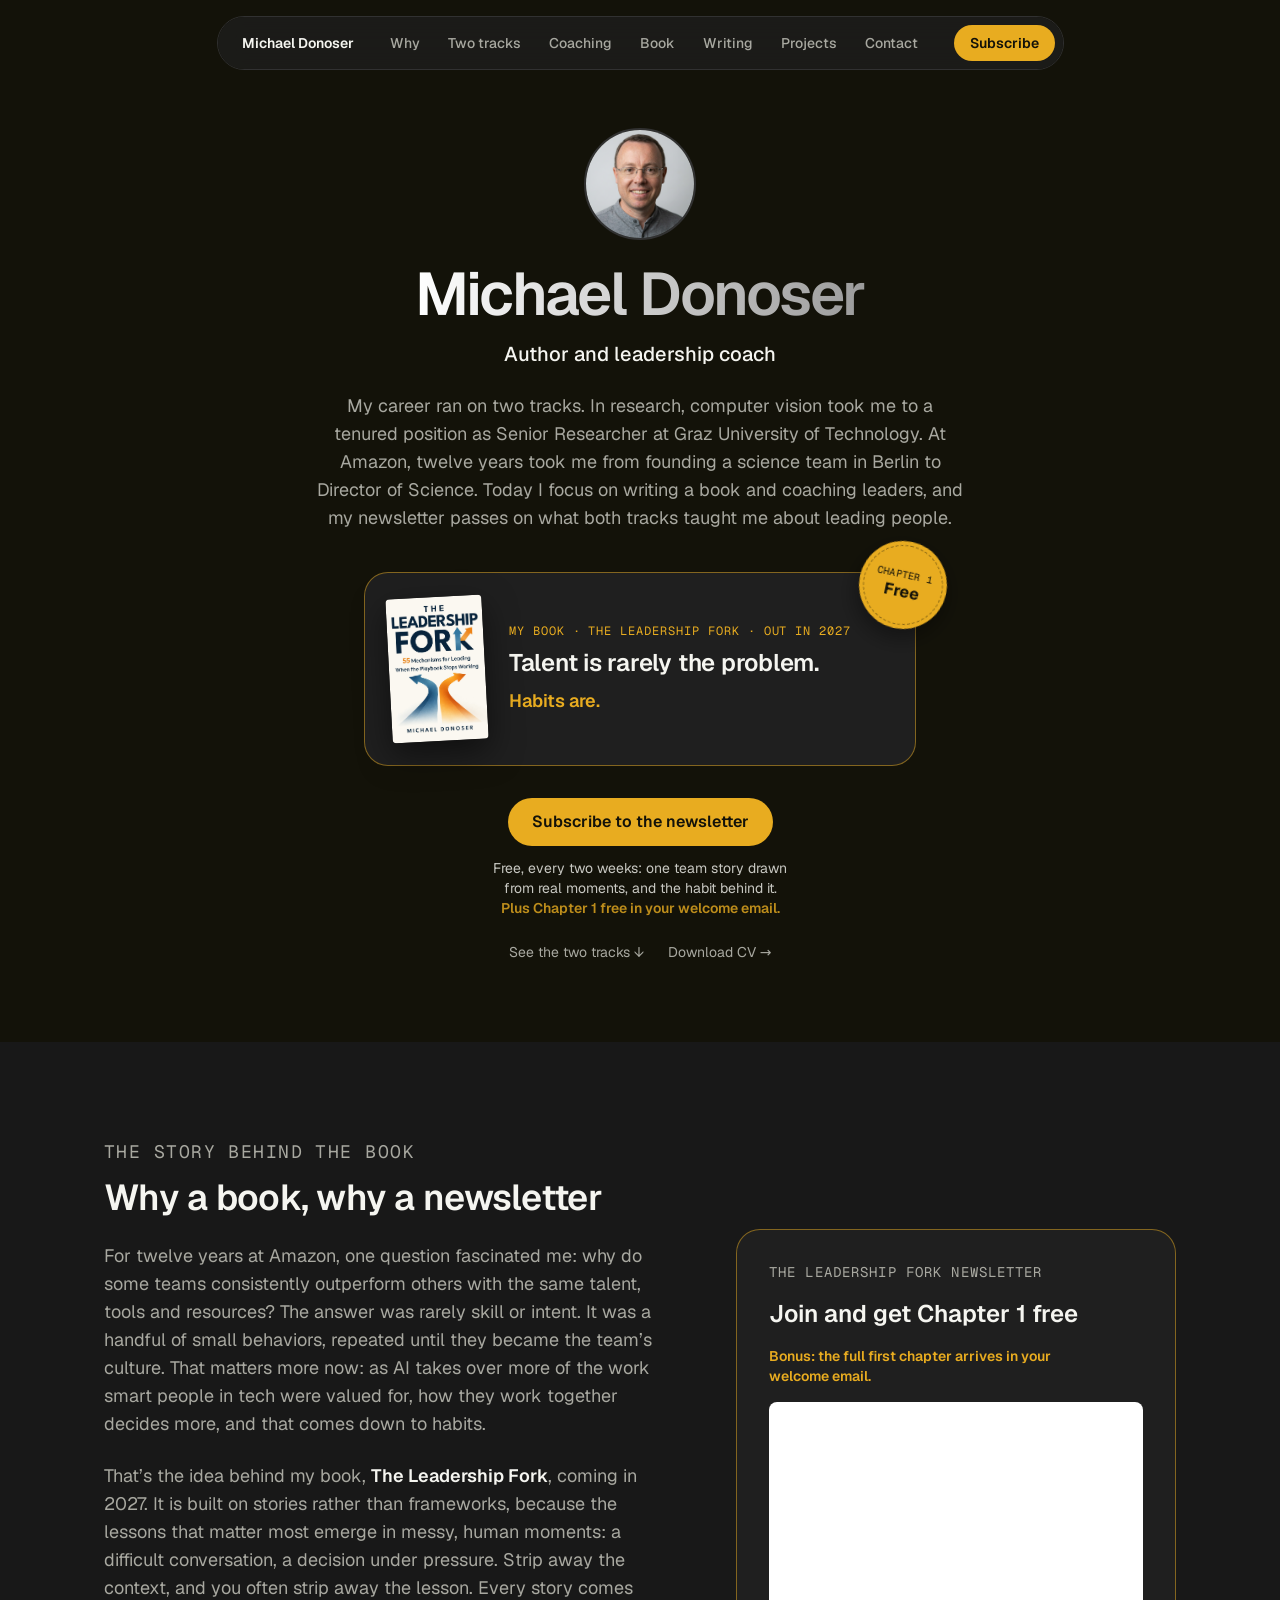
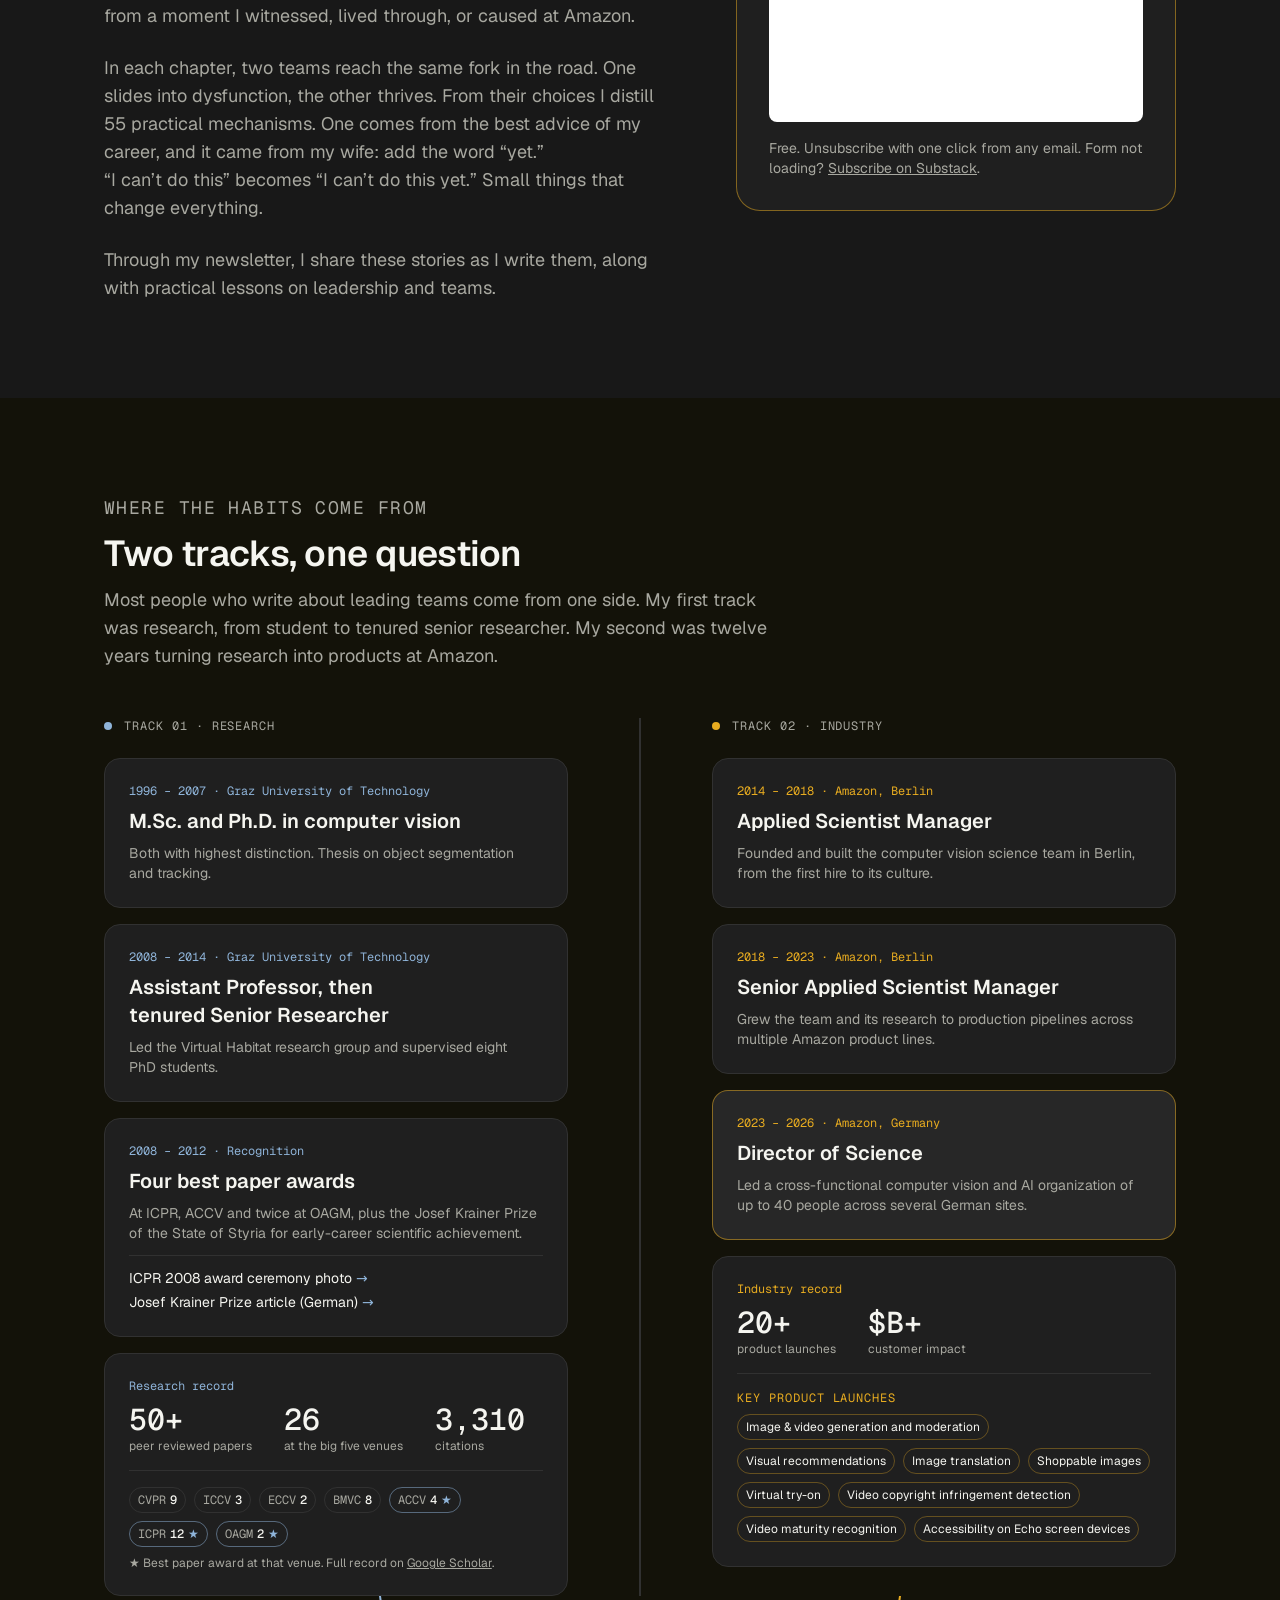
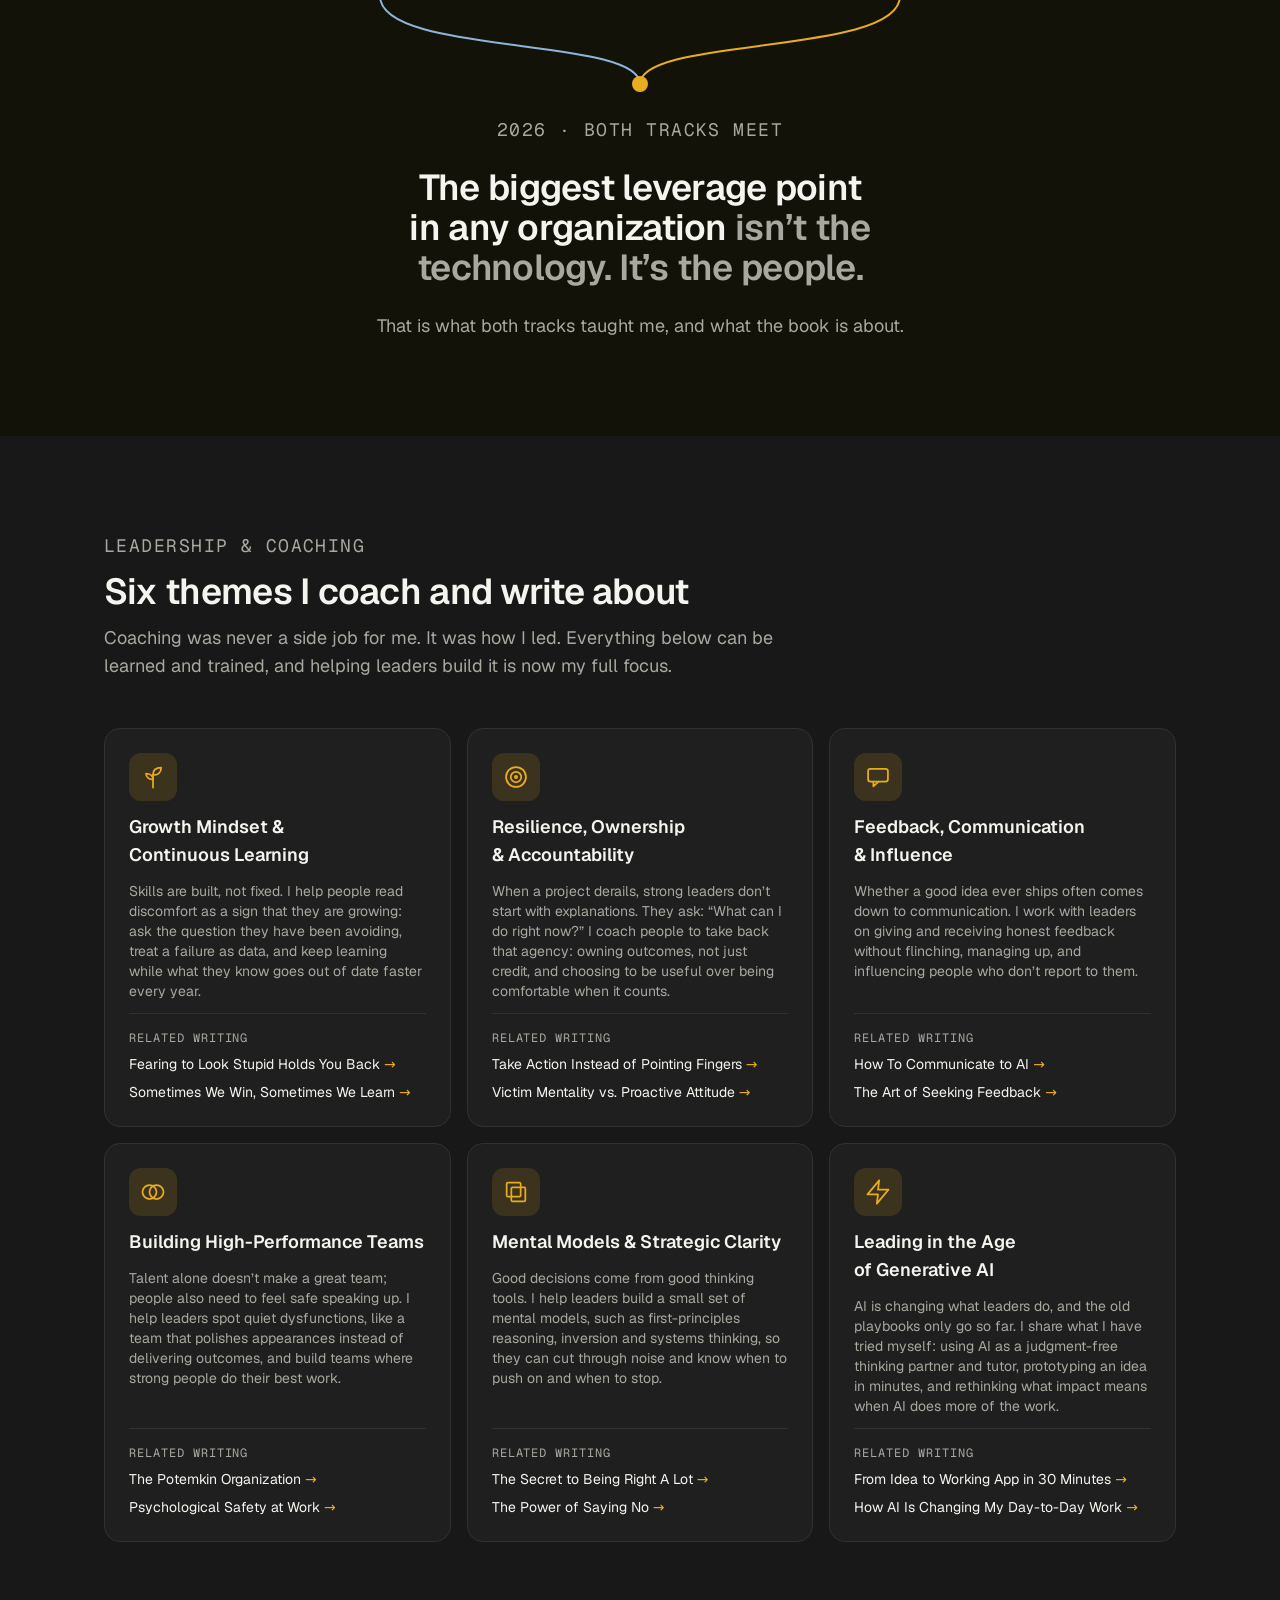
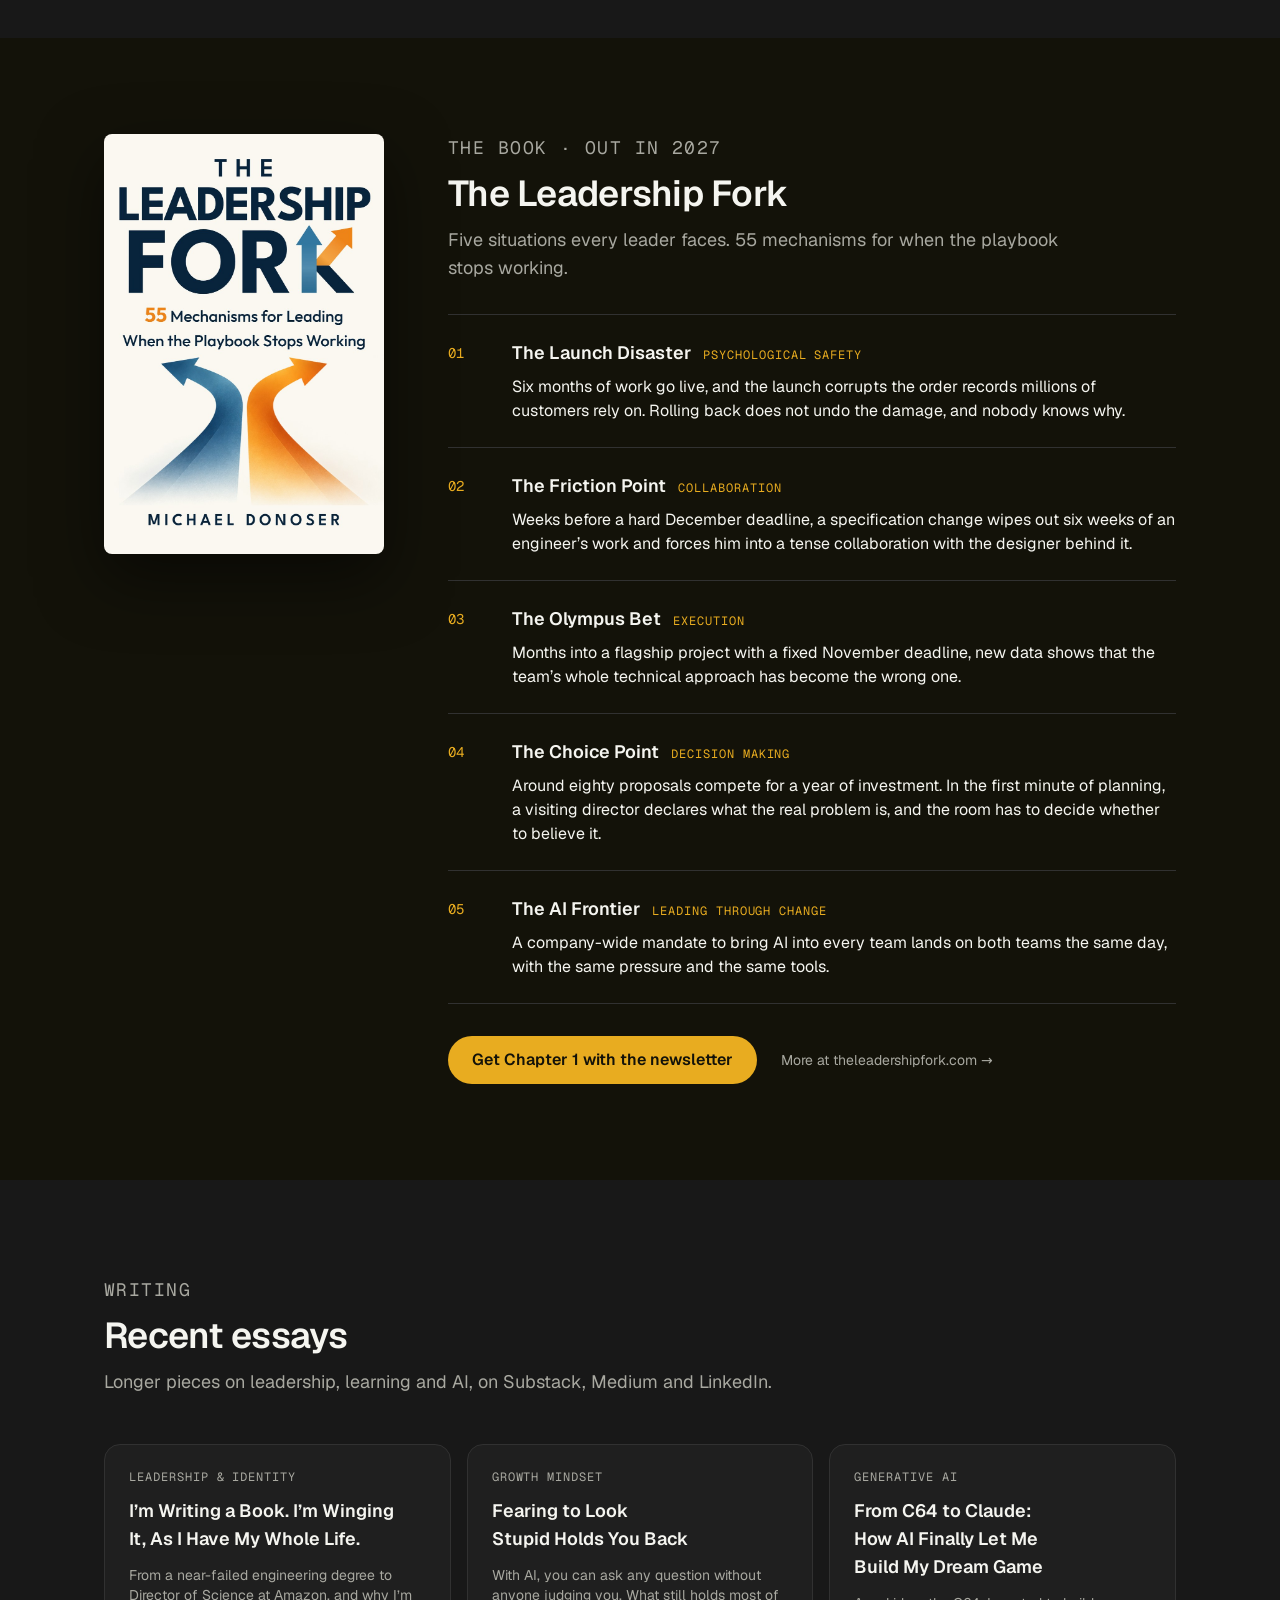
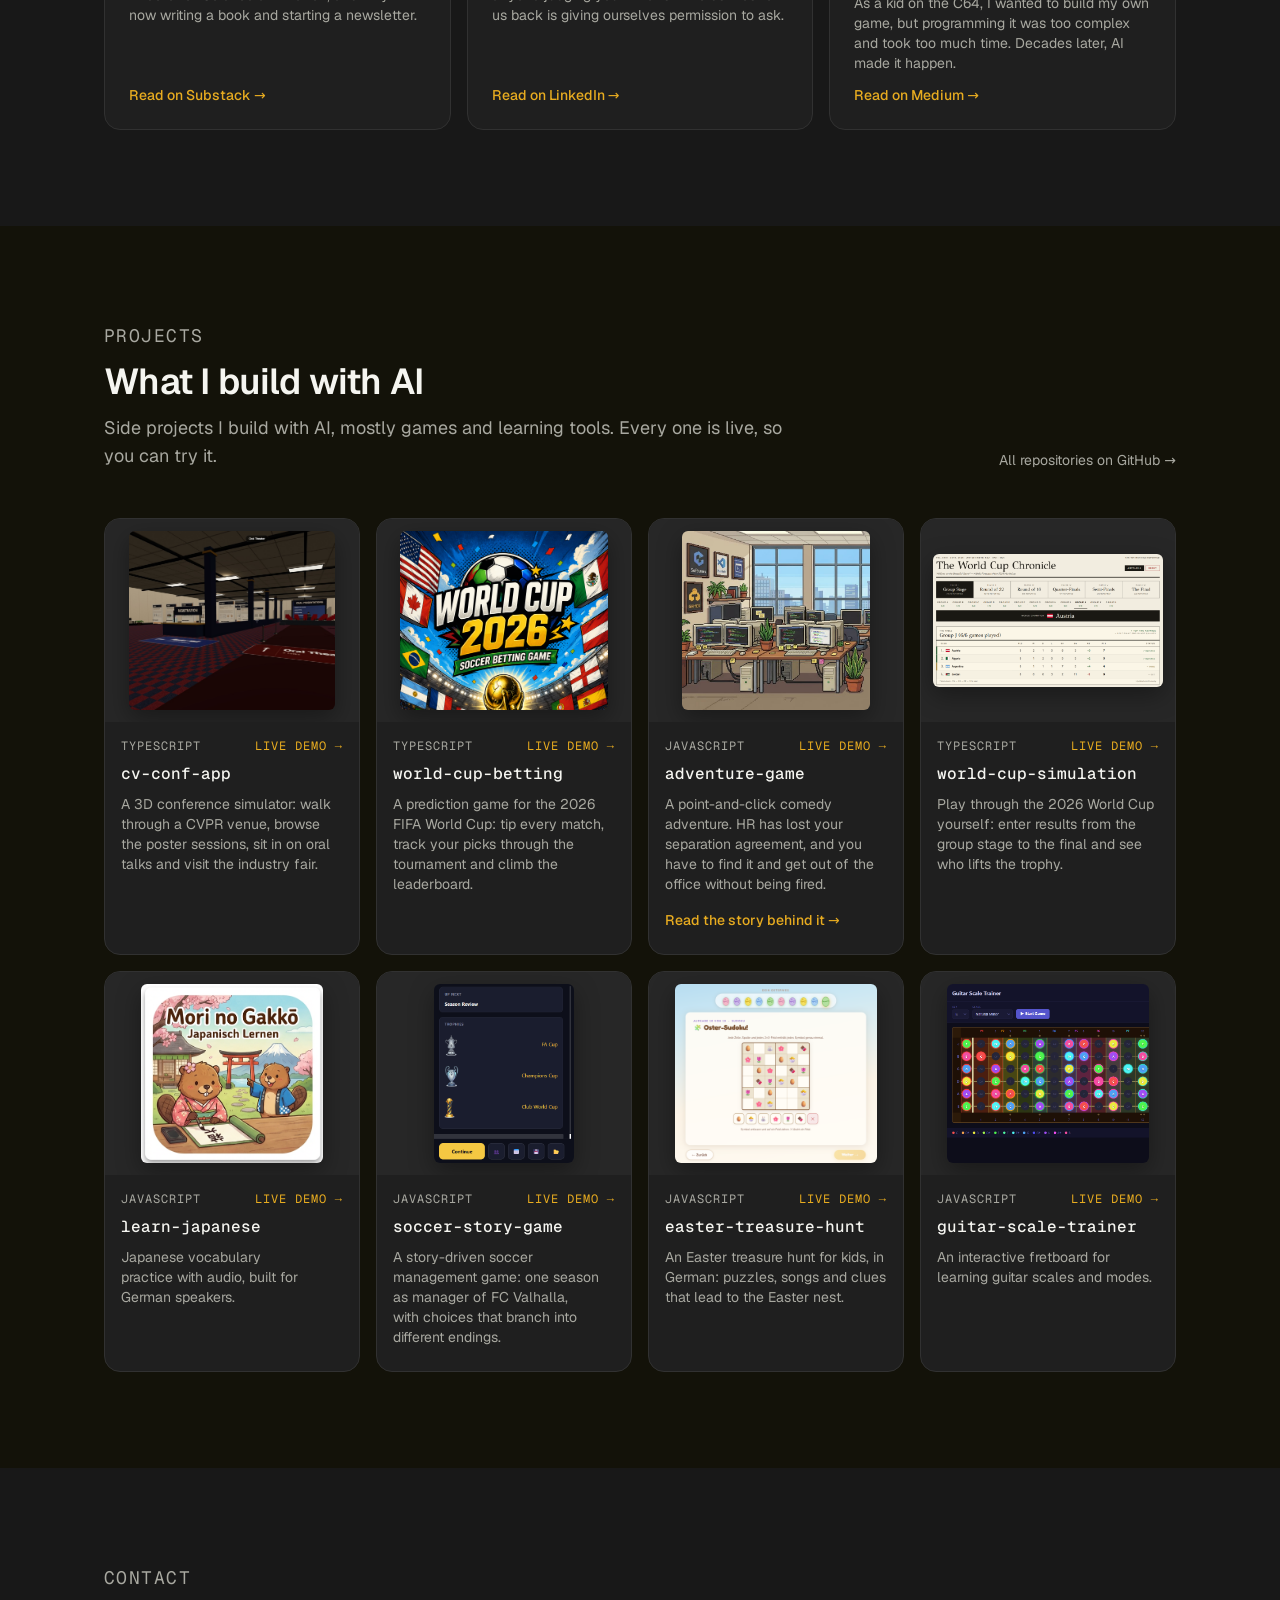
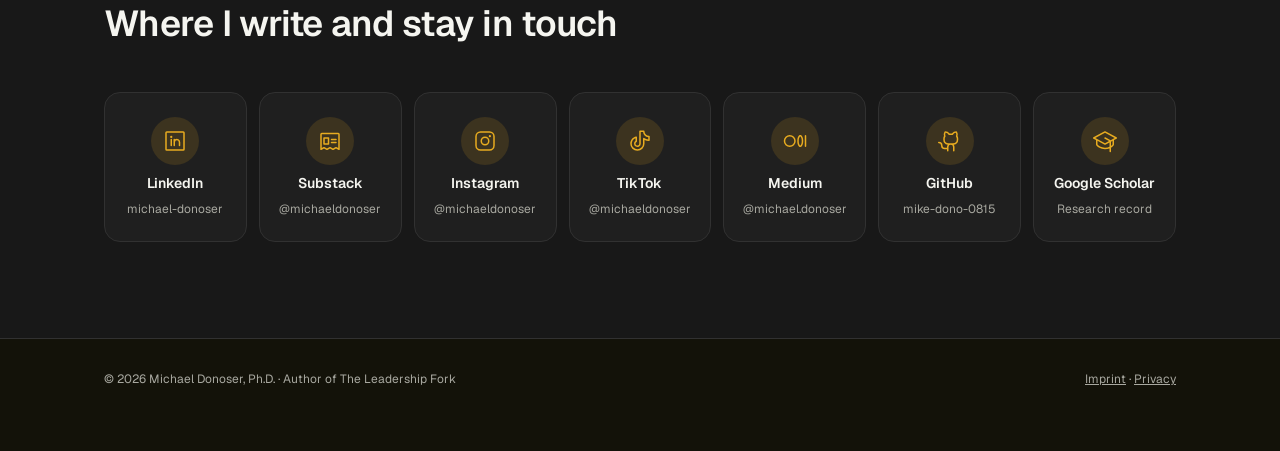
==== commit cf6b7b50: "Twelve years wording, team size, book site in JSON-LD, sitemap date, CV update, refresh PRODUCT.md C" ====
--- a/index.html
+++ b/index.html
@@ -48,6 +48,7 @@
       "https://github.com/mike-dono-0815",
       "https://medium.com/@michael.donoser",
       "https://substack.com/@michaeldonoser",
+      "https://theleadershipfork.com/",
       "https://www.instagram.com/michaeldonoser/",
       "https://www.tiktok.com/@michaeldonoser"
     ],
@@ -379,7 +380,7 @@
             <p class="mono">The story behind the book</p>
             <h2>Why a book, why a newsletter</h2>
           </div>
-          <p>For more than a decade at Amazon, one question fascinated me: why do some teams consistently outperform others with the same talent, tools and resources? The answer was rarely skill or intent. It was a handful of small behaviors, repeated until they became the team&rsquo;s culture. That matters more now: as AI takes over more of the work smart people in tech were valued for, how they work together decides more, and that comes down to habits.</p>
+          <p>For twelve years at Amazon, one question fascinated me: why do some teams consistently outperform others with the same talent, tools and resources? The answer was rarely skill or intent. It was a handful of small behaviors, repeated until they became the team&rsquo;s culture. That matters more now: as AI takes over more of the work smart people in tech were valued for, how they work together decides more, and that comes down to habits.</p>
           <p>That&rsquo;s the idea behind my book, <strong>The Leadership Fork</strong>, coming in 2027. It is built on stories rather than frameworks, because the lessons that matter most emerge in messy, human moments: a difficult conversation, a decision under pressure. Strip away the context, and you often strip away the lesson. Every story comes from a moment I witnessed, lived through, or caused at Amazon.</p>
           <p>In each chapter, two teams reach the same fork in the road. One slides into dysfunction, the other thrives. From their choices I distill 55 practical mechanisms. One comes from the best advice of my career, and it came from my wife: add the word &ldquo;yet.&rdquo; <span class="nowrap">&ldquo;I can&rsquo;t do this&rdquo;</span> becomes <span class="nowrap">&ldquo;I can&rsquo;t do this yet.&rdquo;</span> Small things that change everything.</p>
           <p>Through my newsletter, I share these stories as I write them, along with practical lessons on leadership and teams.</p>
@@ -462,7 +463,7 @@
           <article class="t-card highlight reveal">
             <span class="when">2023 – 2026 · Amazon, Germany</span>
             <h3>Director of Science</h3>
-            <p>Led a cross-functional computer vision and AI organization across several German sites.</p>
+            <p>Led a cross-functional computer vision and AI organization of up to 40 people across several German sites.</p>
           </article>
           <article class="t-card reveal">
             <span class="when">Industry record</span>
